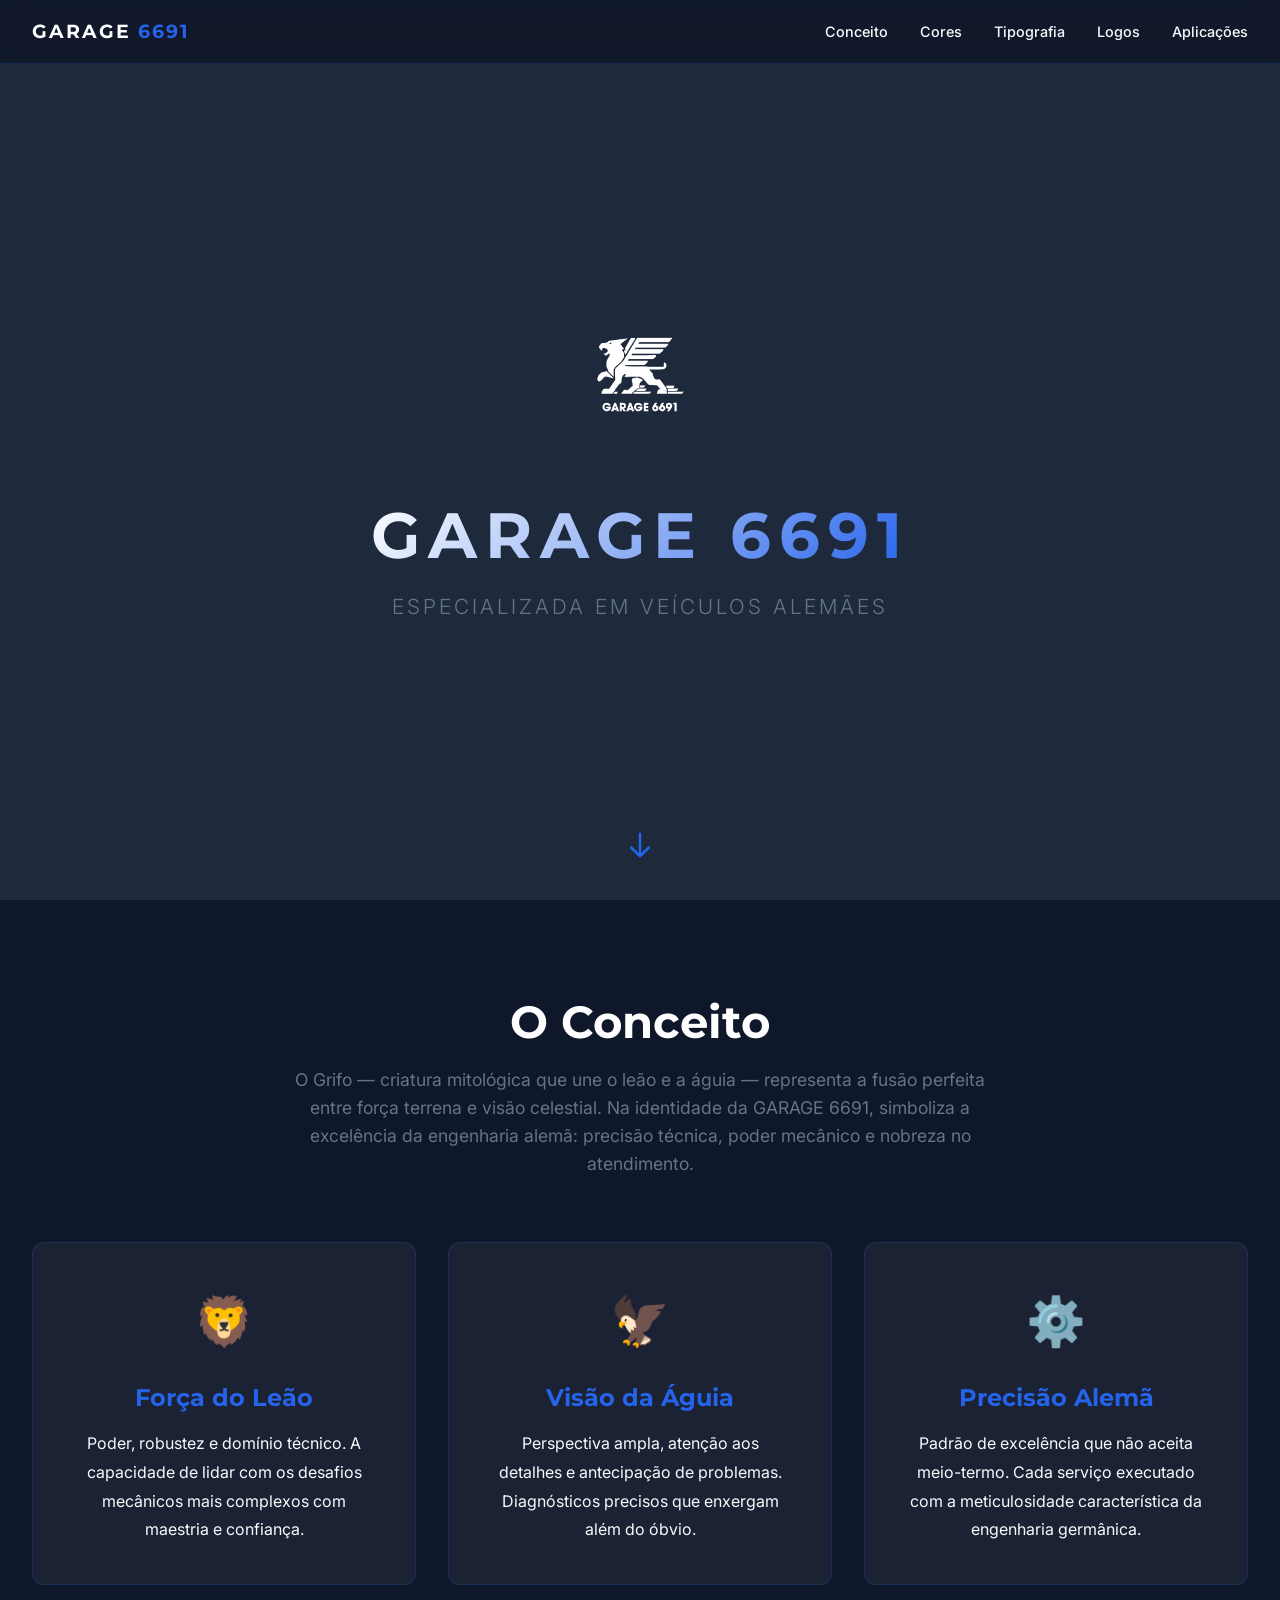
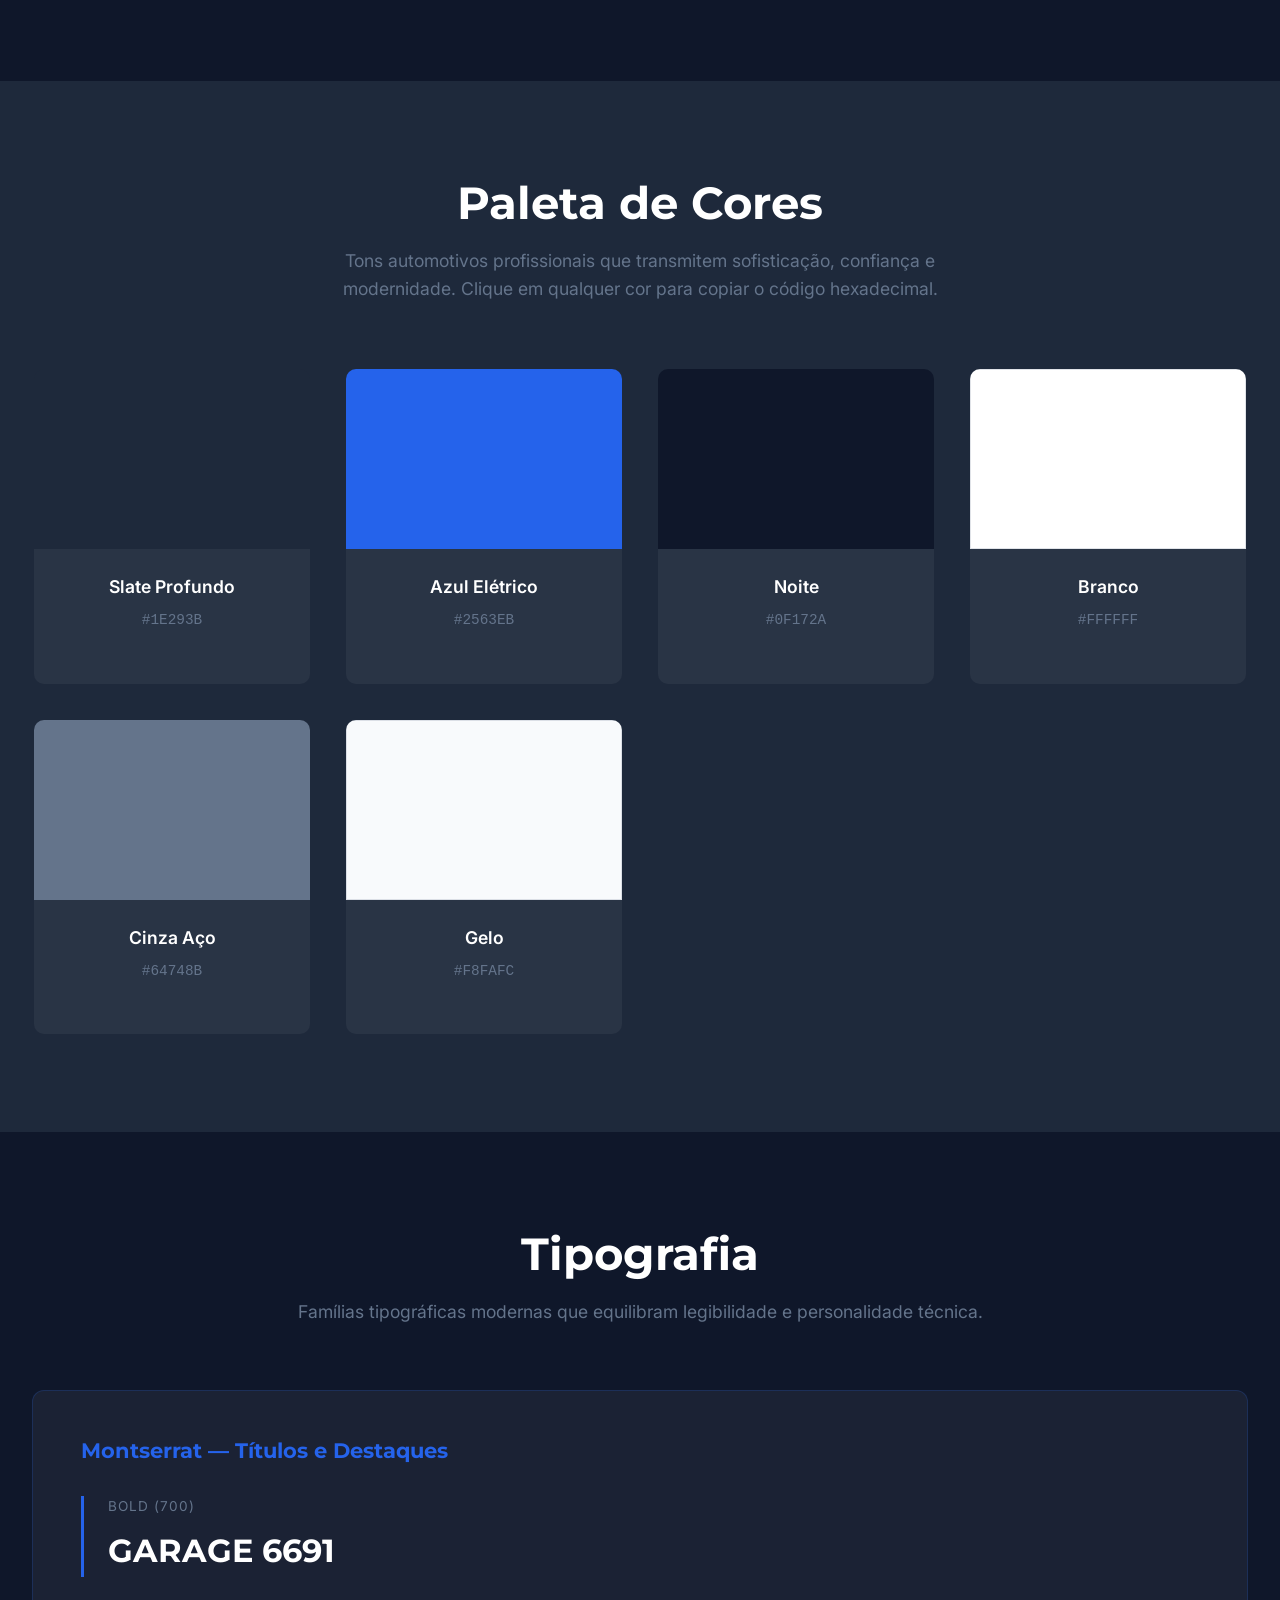
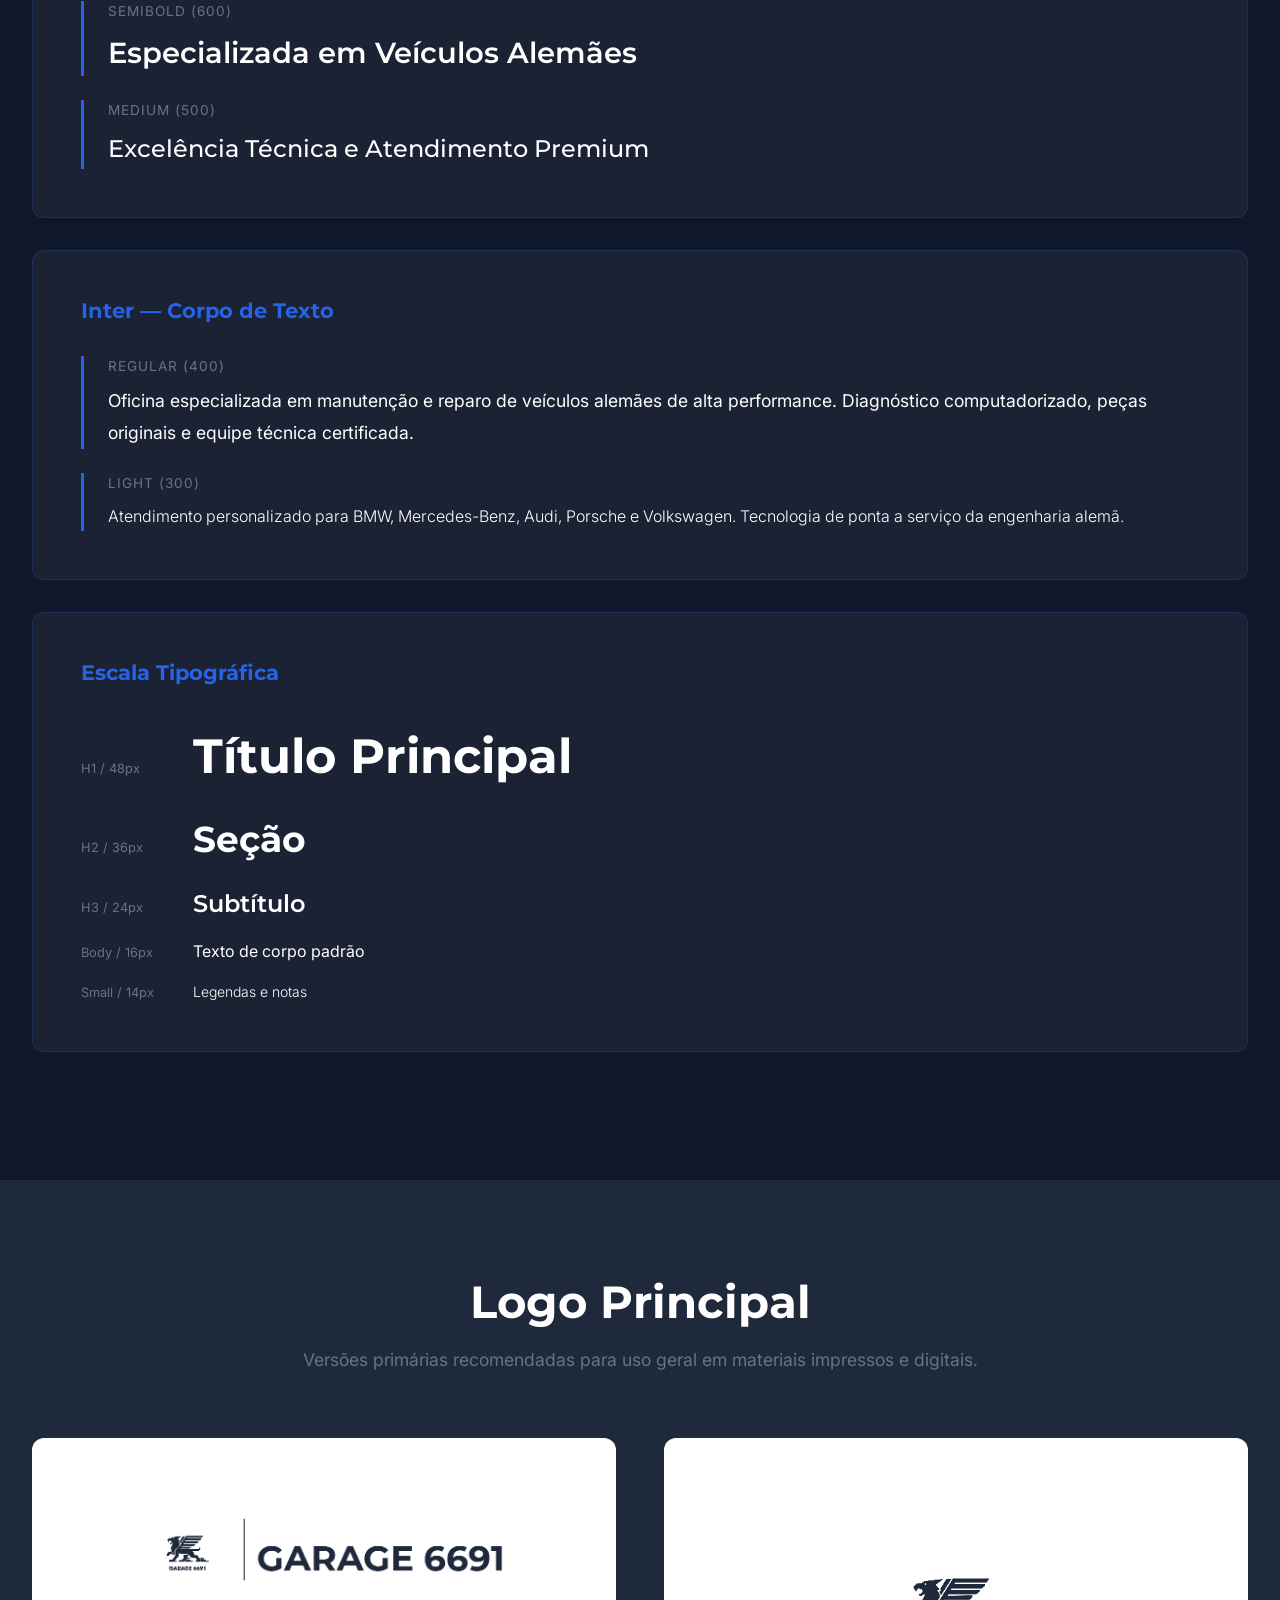
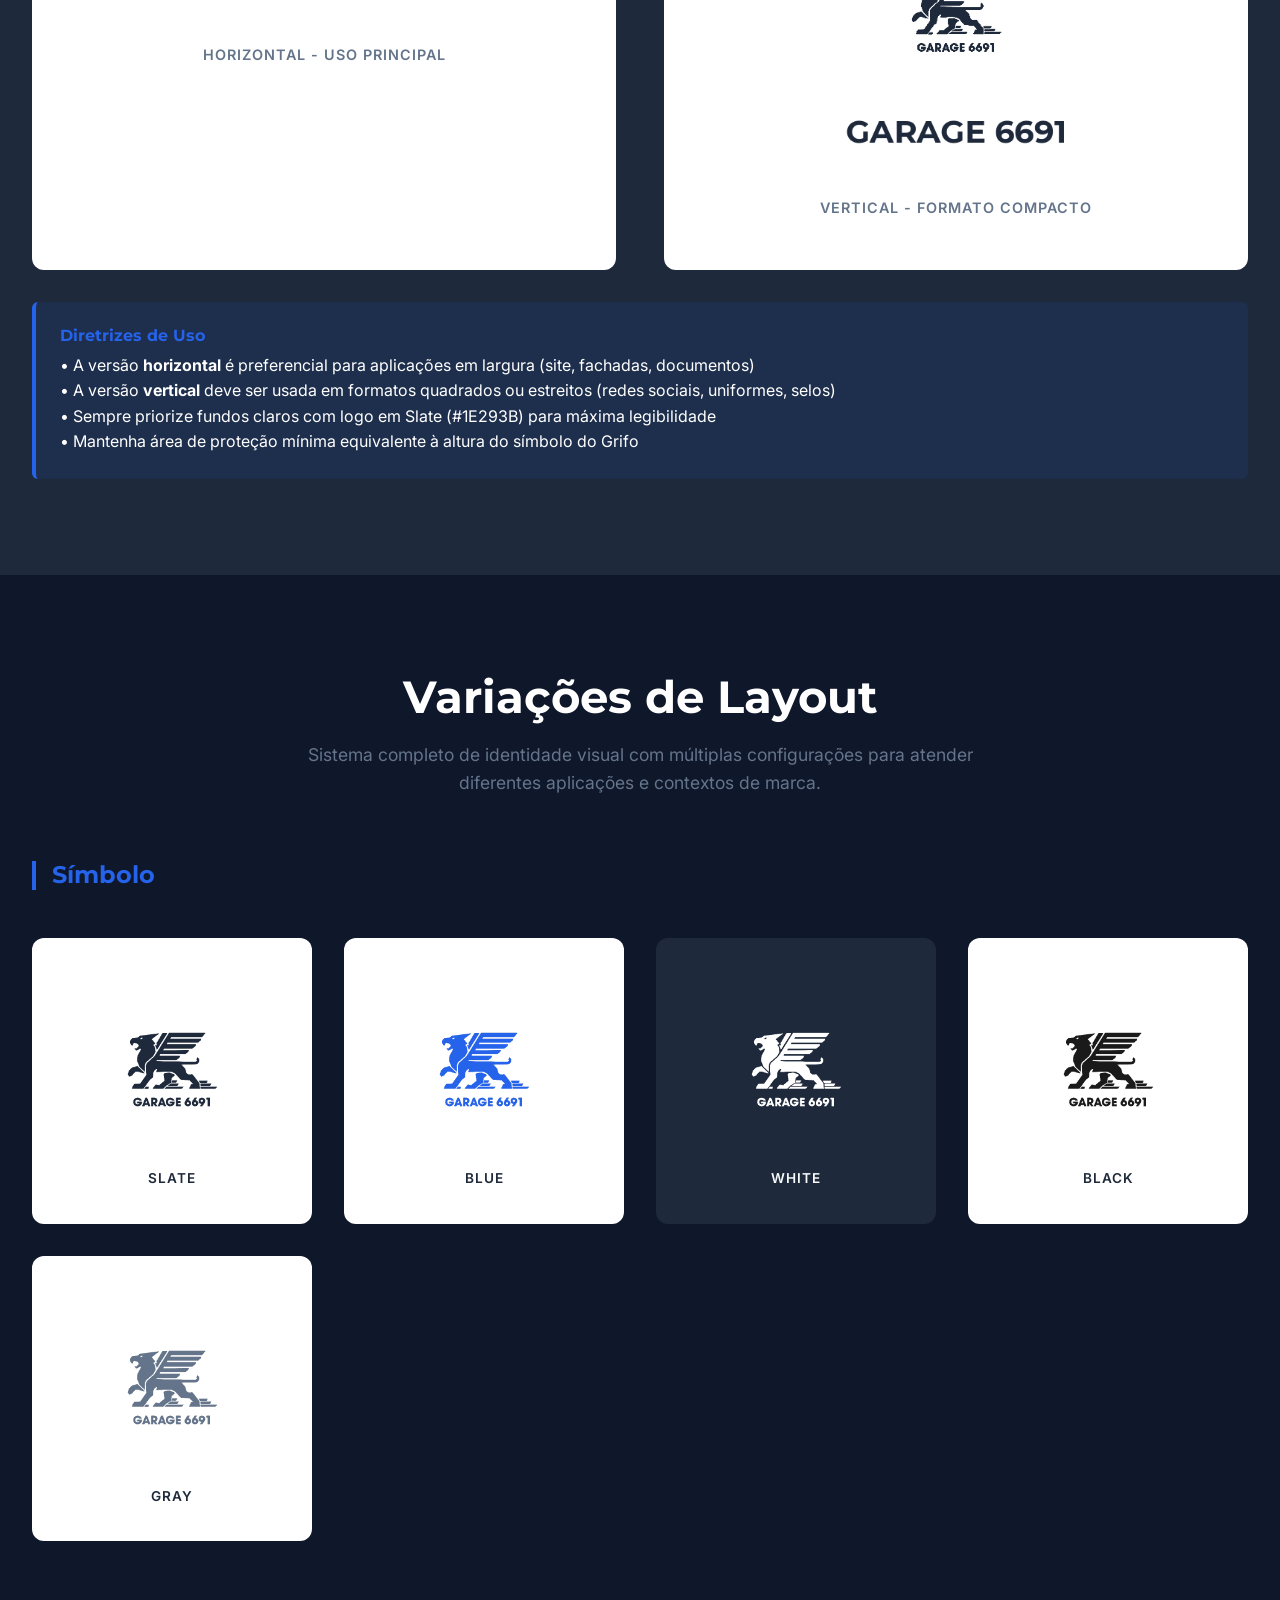
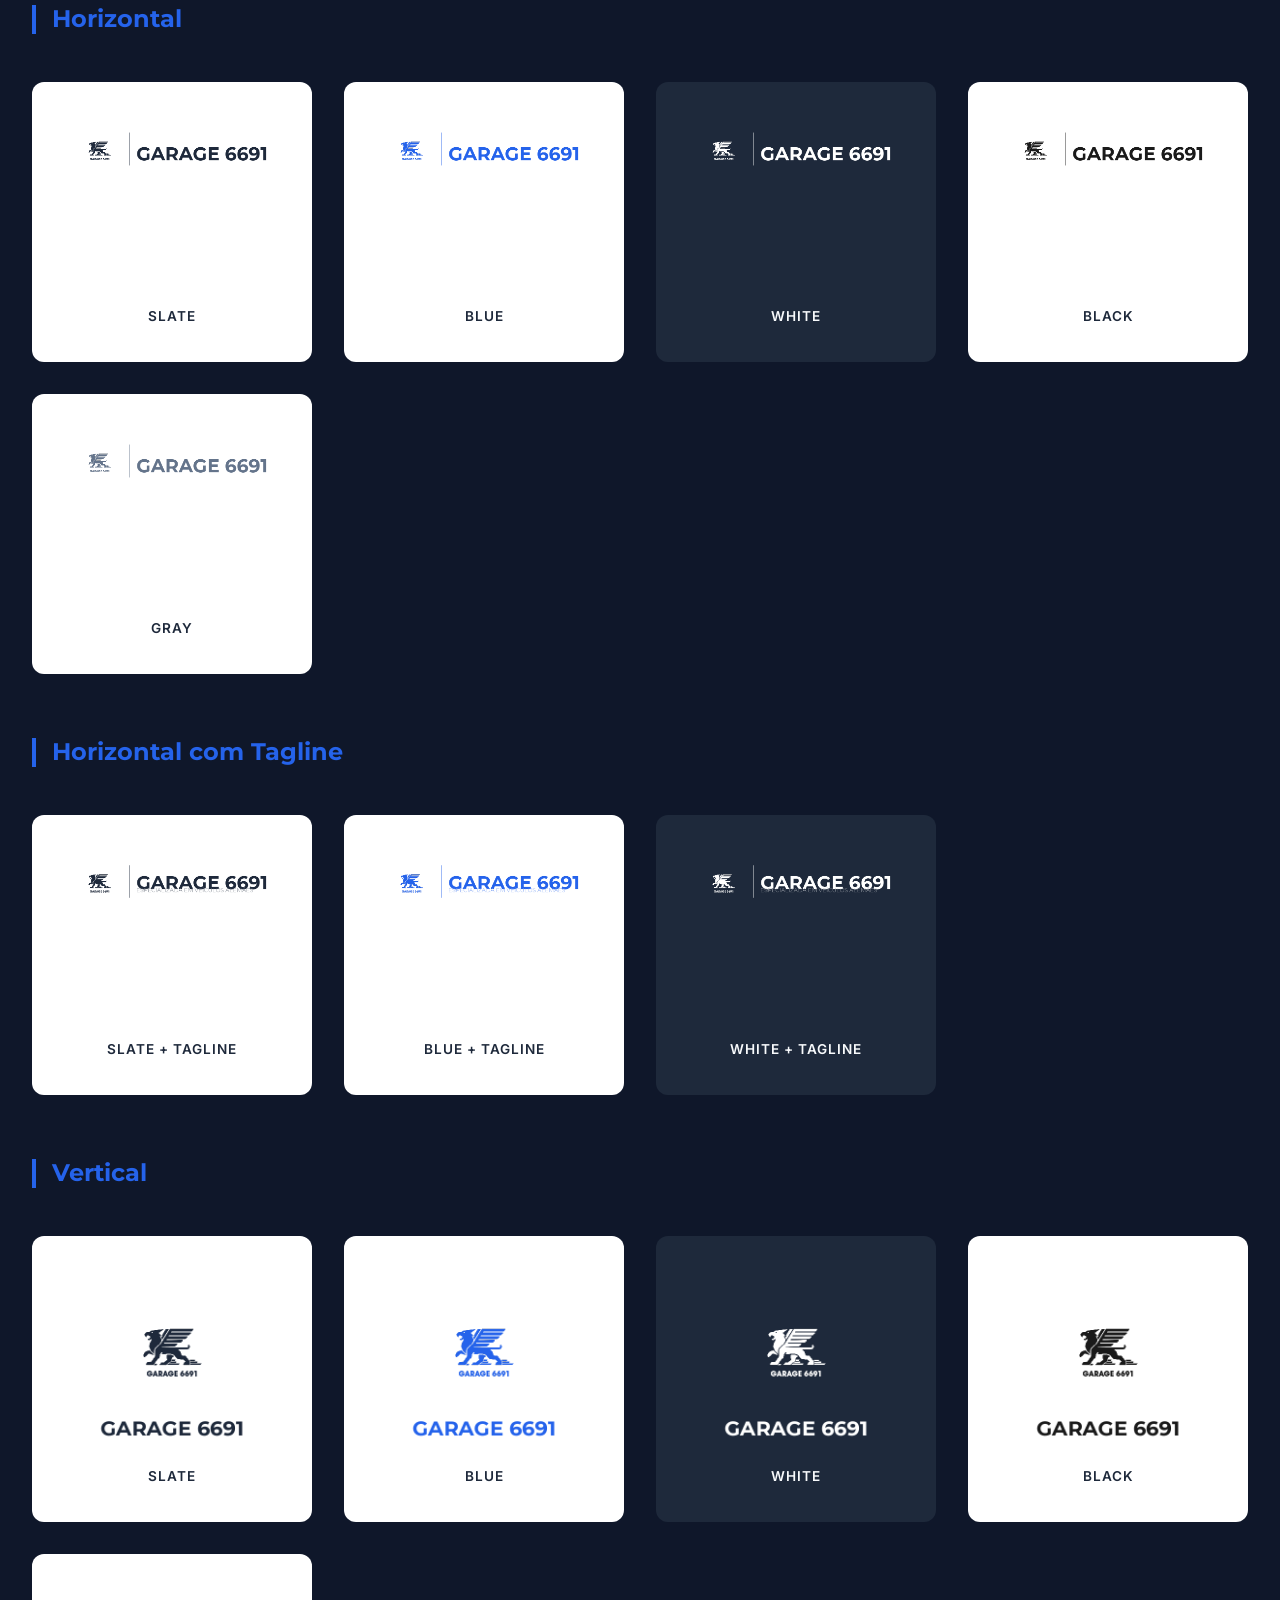
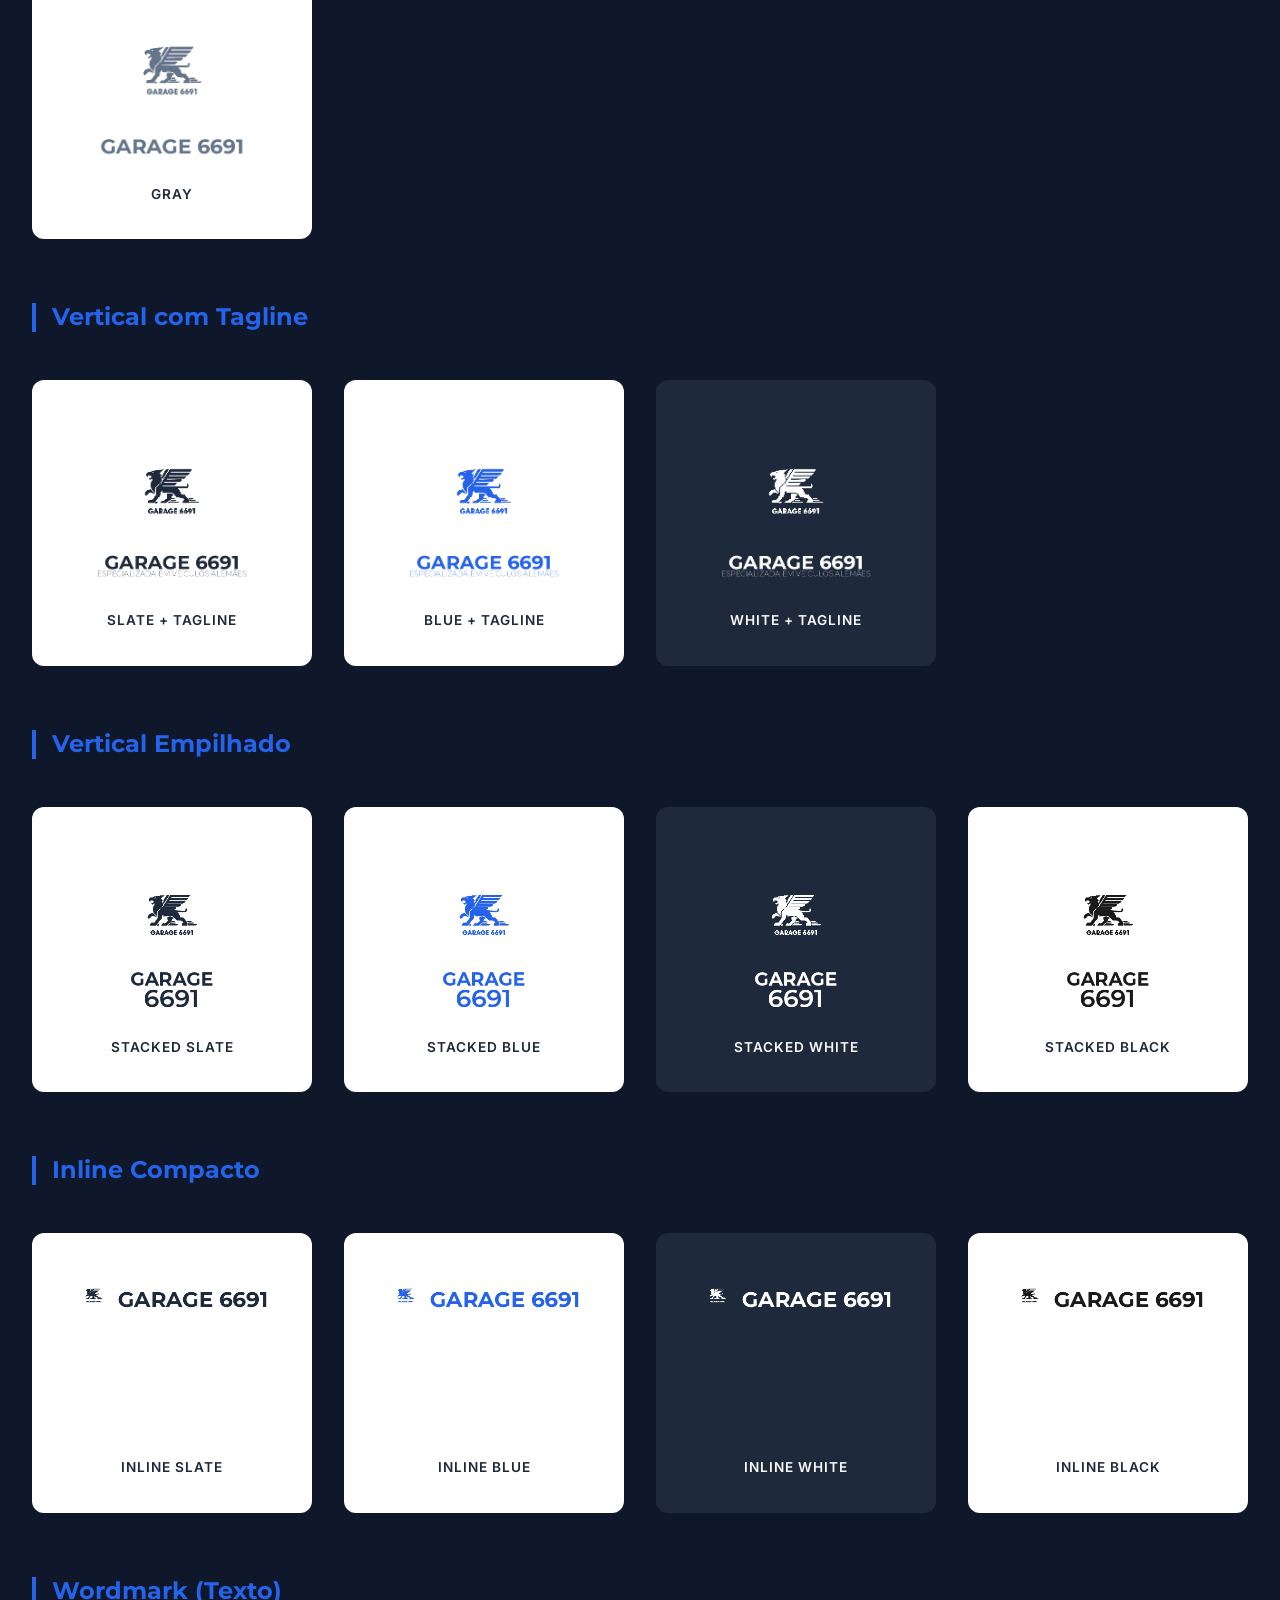
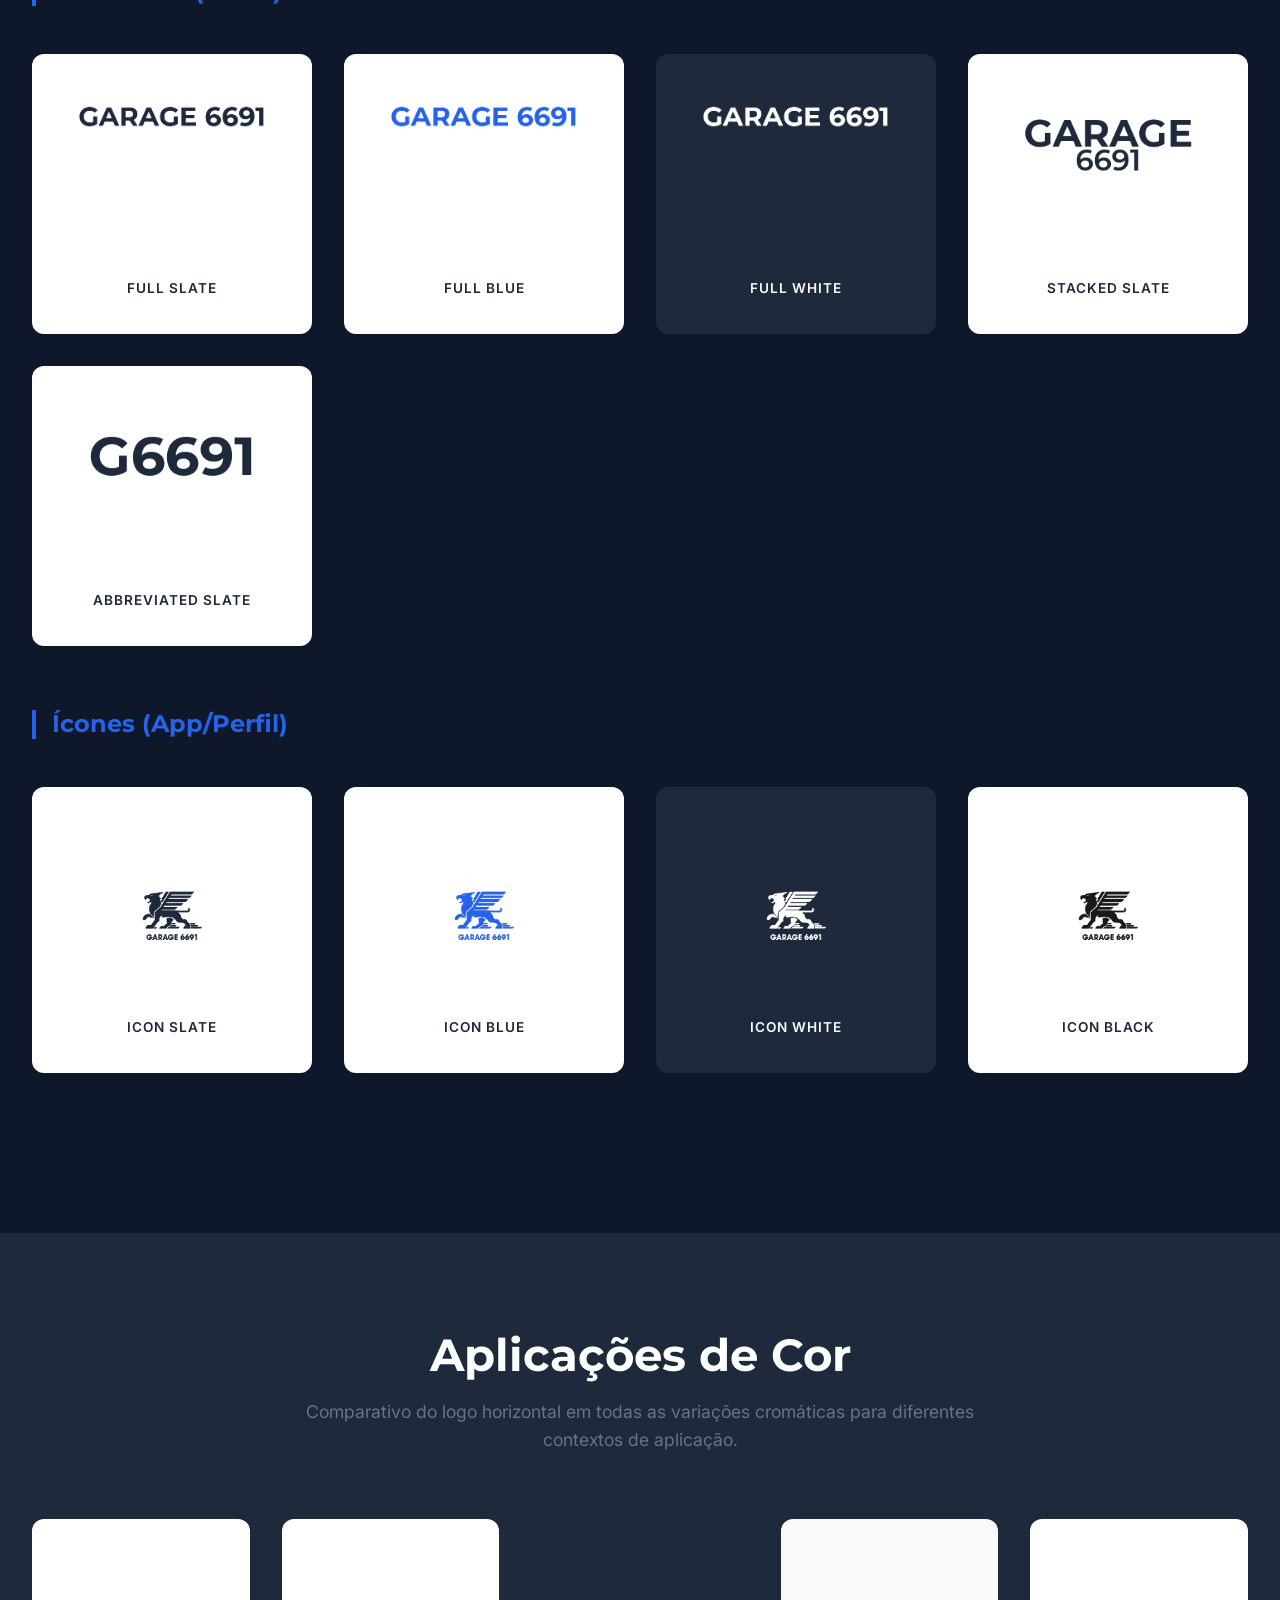
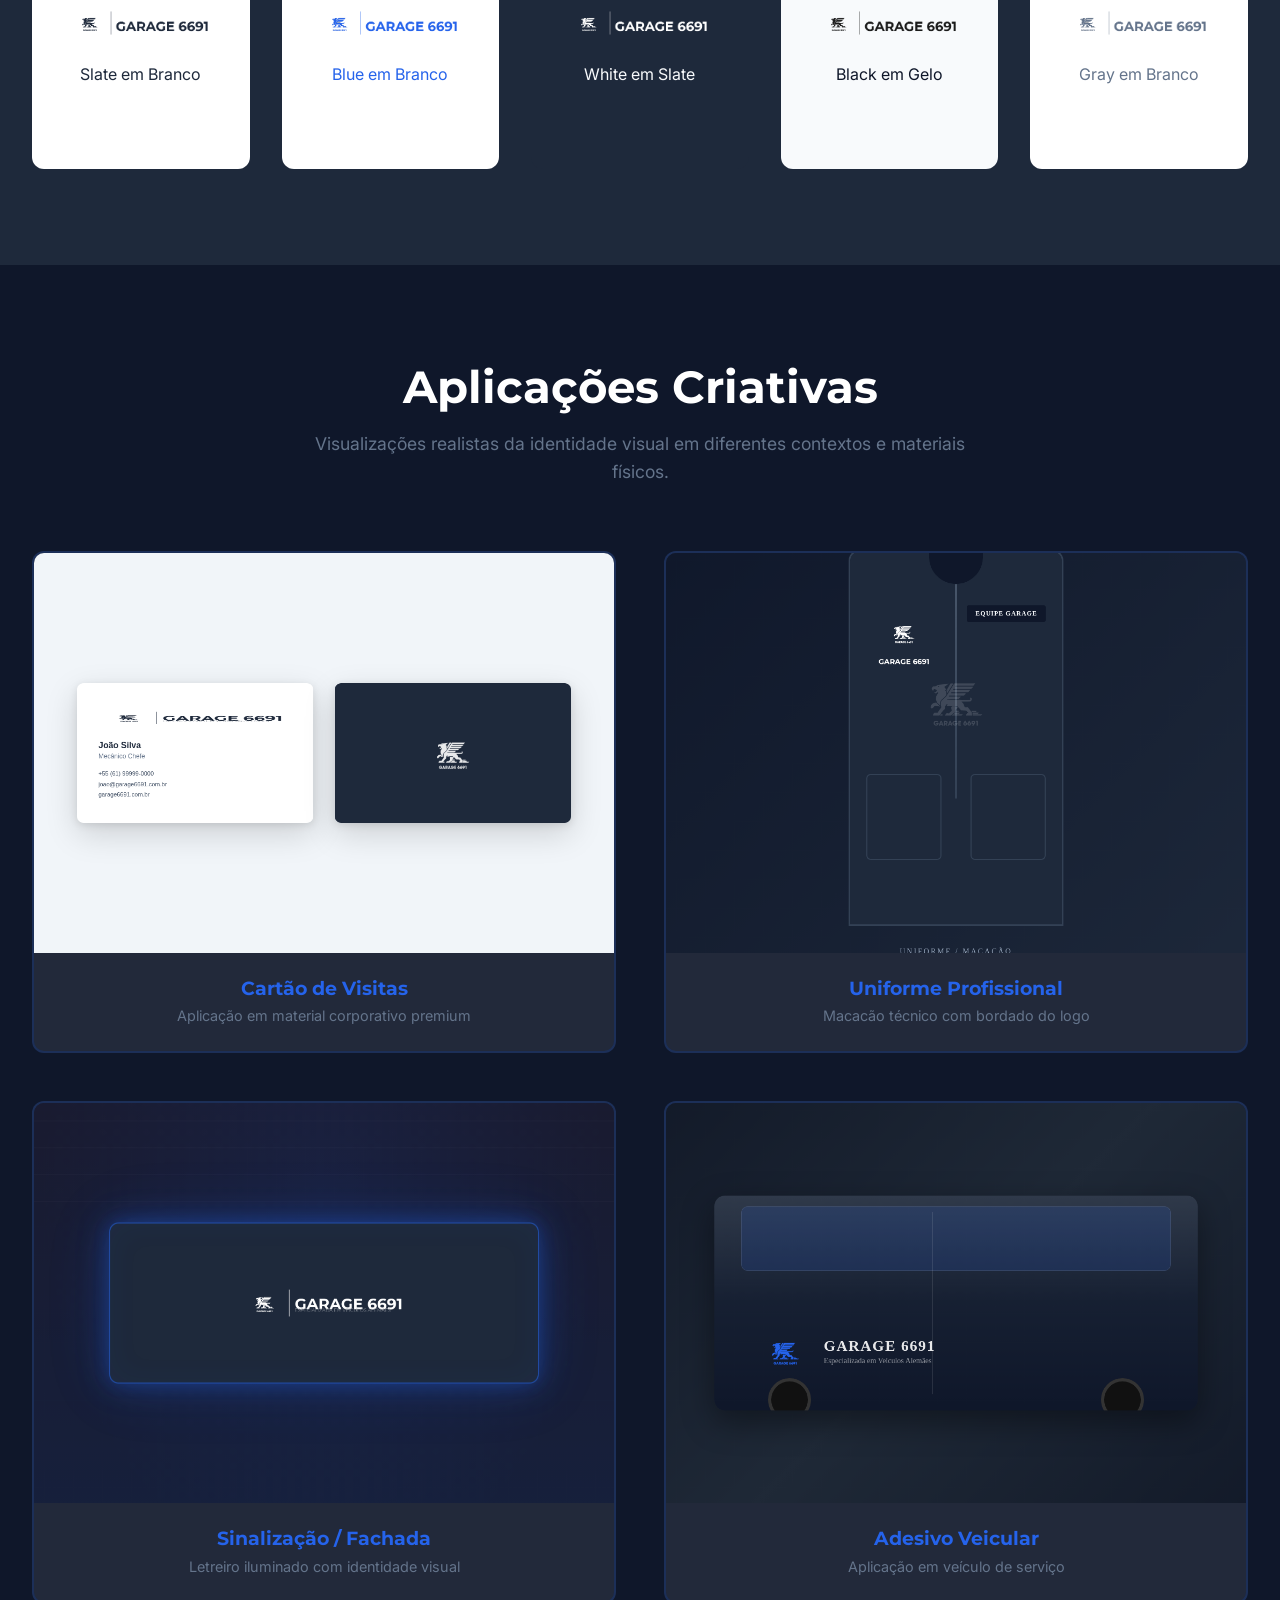
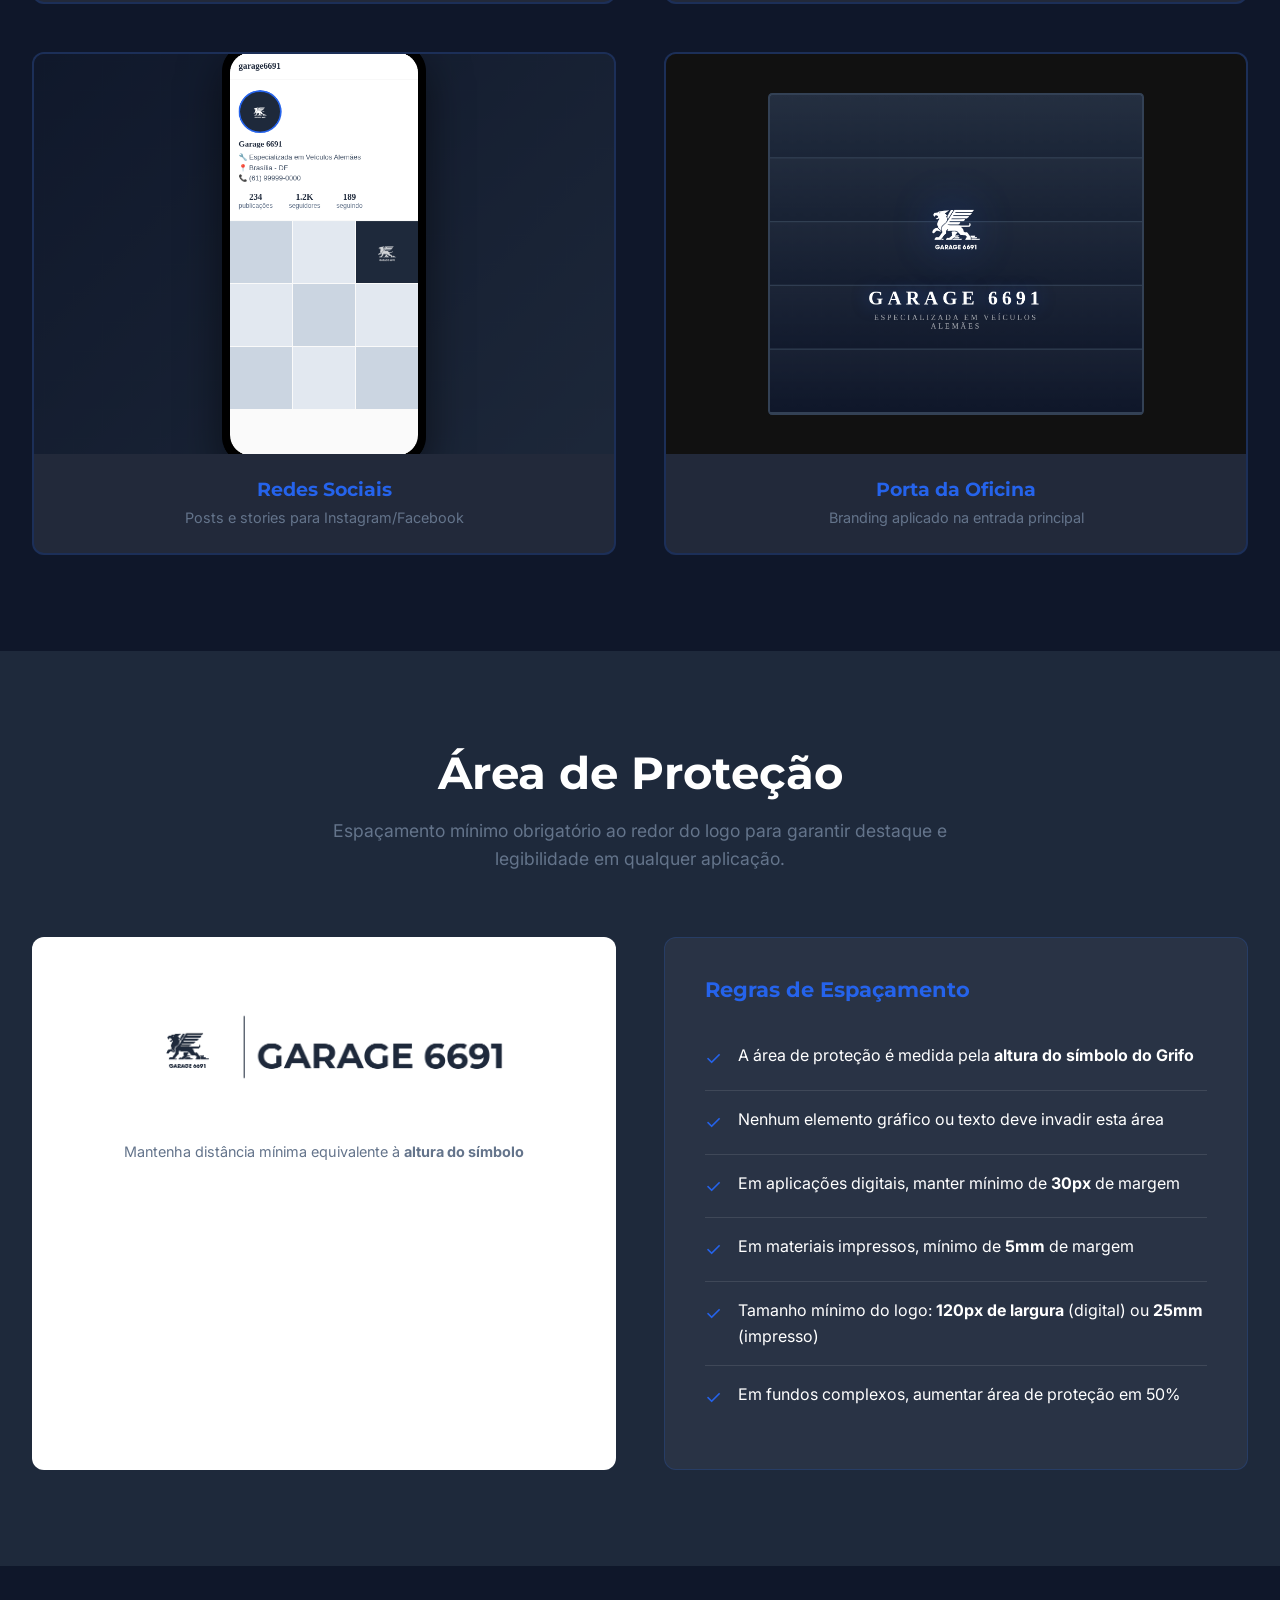
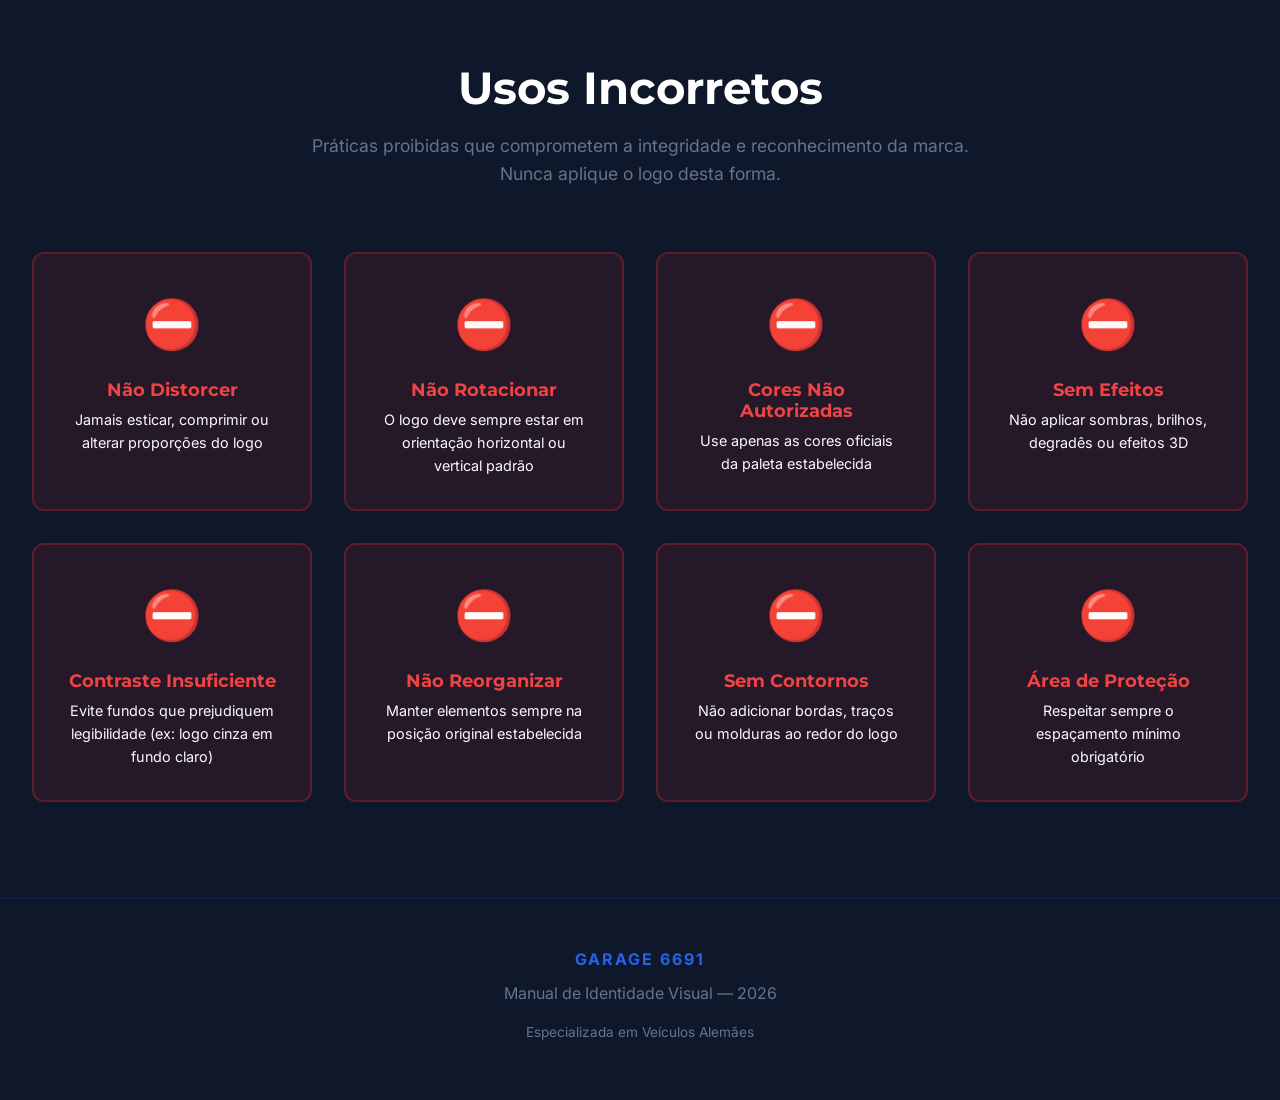
==== index.html @ 2727e560 "IDV v4: transparent logos + creative mockups + redesigned site - ALL 45 logo variations now transpar" ====
<!DOCTYPE html>
<html lang="pt-BR">
<head>
    <meta charset="UTF-8">
    <meta name="viewport" content="width=device-width, initial-scale=1.0">
    <title>GARAGE 6691 — Manual de Identidade Visual</title>
    <link rel="preconnect" href="https://fonts.googleapis.com">
    <link rel="preconnect" href="https://fonts.gstatic.com" crossorigin>
    <link href="https://fonts.googleapis.com/css2?family=Montserrat:wght@400;500;600;700&family=Inter:wght@300;400;500;600&display=swap" rel="stylesheet">
    <style>
        * {
            margin: 0;
            padding: 0;
            box-sizing: border-box;
        }

        :root {
            --slate: #1E293B;
            --blue: #2563EB;
            --dark: #0F172A;
            --white: #FFFFFF;
            --gray: #64748B;
            --ice: #F8FAFC;
            --steel: #475569;
        }

        html {
            scroll-behavior: smooth;
        }

        body {
            font-family: 'Inter', sans-serif;
            background-color: var(--dark);
            color: var(--white);
            line-height: 1.6;
            overflow-x: hidden;
        }

        h1, h2, h3, h4, h5, h6 {
            font-family: 'Montserrat', sans-serif;
            font-weight: 700;
            line-height: 1.2;
        }

        /* Navigation */
        nav {
            position: fixed;
            top: 0;
            left: 0;
            right: 0;
            background: rgba(15, 23, 42, 0.9);
            backdrop-filter: blur(10px);
            padding: 1rem 2rem;
            z-index: 1000;
            border-bottom: 1px solid rgba(37, 99, 235, 0.2);
        }

        nav .container {
            max-width: 1400px;
            margin: 0 auto;
            display: flex;
            justify-content: space-between;
            align-items: center;
        }

        nav .logo {
            font-family: 'Montserrat', sans-serif;
            font-weight: 700;
            font-size: 1.2rem;
            color: var(--white);
            letter-spacing: 2px;
        }

        nav .logo span {
            color: var(--blue);
        }

        nav ul {
            display: flex;
            gap: 2rem;
            list-style: none;
        }

        nav a {
            color: var(--ice);
            text-decoration: none;
            font-size: 0.9rem;
            font-weight: 500;
            transition: color 0.3s;
        }

        nav a:hover {
            color: var(--blue);
        }

        /* Hero Section */
        .hero {
            height: 100vh;
            display: flex;
            align-items: center;
            justify-content: center;
            position: relative;
            background: var(--dark);
            overflow: hidden;
        }

        .hero::before {
            content: '';
            position: absolute;
            top: 0;
            left: 0;
            right: 0;
            bottom: 0;
            background-image:
                linear-gradient(rgba(37, 99, 235, 0.05) 1px, transparent 1px),
                linear-gradient(90deg, rgba(37, 99, 235, 0.05) 1px, transparent 1px);
            background-size: 50px 50px;
            animation: gridMove 20s linear infinite;
        }

        @keyframes gridMove {
            0% { transform: translate(0, 0); }
            100% { transform: translate(50px, 50px); }
        }

        .hero-content {
            text-align: center;
            position: relative;
            z-index: 2;
        }

        .hero-symbol {
            width: 180px;
            height: 180px;
            margin: 0 auto 2rem;
            animation: float 6s ease-in-out infinite;
        }

        @keyframes float {
            0%, 100% { transform: translateY(0px); }
            50% { transform: translateY(-20px); }
        }

        .hero h1 {
            font-size: 4rem;
            letter-spacing: 8px;
            margin-bottom: 1rem;
            background: linear-gradient(135deg, var(--white) 0%, var(--blue) 100%);
            -webkit-background-clip: text;
            -webkit-text-fill-color: transparent;
            background-clip: text;
        }

        .hero .tagline {
            font-size: 1.3rem;
            color: var(--gray);
            font-weight: 300;
            letter-spacing: 3px;
            text-transform: uppercase;
        }

        .scroll-indicator {
            position: absolute;
            bottom: 2rem;
            left: 50%;
            transform: translateX(-50%);
            animation: bounce 2s infinite;
        }

        @keyframes bounce {
            0%, 20%, 50%, 80%, 100% { transform: translateX(-50%) translateY(0); }
            40% { transform: translateX(-50%) translateY(-10px); }
            60% { transform: translateX(-50%) translateY(-5px); }
        }

        .scroll-indicator svg {
            width: 30px;
            height: 30px;
            stroke: var(--blue);
        }

        /* Section Styles */
        section {
            padding: 6rem 2rem;
            position: relative;
        }

        section:nth-child(even) {
            background-color: var(--slate);
        }

        .container {
            max-width: 1400px;
            margin: 0 auto;
        }

        .section-title {
            font-size: 2.8rem;
            margin-bottom: 1rem;
            text-align: center;
            color: var(--white);
        }

        .section-subtitle {
            text-align: center;
            color: var(--gray);
            font-size: 1.1rem;
            margin-bottom: 4rem;
            max-width: 700px;
            margin-left: auto;
            margin-right: auto;
        }

        /* Fade-in Animation */
        .fade-in {
            opacity: 0;
            transform: translateY(30px);
            transition: opacity 0.8s ease, transform 0.8s ease;
        }

        .fade-in.visible {
            opacity: 1;
            transform: translateY(0);
        }

        /* Conceito Section */
        .concept-grid {
            display: grid;
            grid-template-columns: repeat(auto-fit, minmax(300px, 1fr));
            gap: 2rem;
            margin-top: 3rem;
        }

        .concept-card {
            background: rgba(255, 255, 255, 0.05);
            border: 1px solid rgba(37, 99, 235, 0.2);
            border-radius: 12px;
            padding: 2.5rem;
            text-align: center;
            transition: all 0.3s;
        }

        .concept-card:hover {
            transform: translateY(-5px);
            border-color: var(--blue);
            box-shadow: 0 10px 40px rgba(37, 99, 235, 0.2);
        }

        .concept-icon {
            font-size: 3rem;
            margin-bottom: 1.5rem;
        }

        .concept-card h3 {
            font-size: 1.5rem;
            margin-bottom: 1rem;
            color: var(--blue);
        }

        .concept-card p {
            color: var(--ice);
            line-height: 1.8;
        }

        /* Paleta de Cores */
        .color-grid {
            display: grid;
            grid-template-columns: repeat(auto-fit, minmax(250px, 1fr));
            gap: 2rem;
            margin-top: 3rem;
        }

        .color-swatch {
            border-radius: 12px;
            overflow: hidden;
            cursor: pointer;
            transition: transform 0.3s;
            border: 2px solid transparent;
        }

        .color-swatch:hover {
            transform: scale(1.05);
            border-color: var(--blue);
        }

        .color-preview {
            height: 180px;
            position: relative;
        }

        .color-info {
            background: rgba(255, 255, 255, 0.05);
            padding: 1.5rem;
            text-align: center;
        }

        .color-name {
            font-weight: 600;
            font-size: 1.1rem;
            margin-bottom: 0.5rem;
        }

        .color-hex {
            font-family: 'Courier New', monospace;
            color: var(--gray);
            font-size: 0.9rem;
        }

        .copy-hint {
            font-size: 0.75rem;
            color: var(--blue);
            margin-top: 0.5rem;
            opacity: 0;
            transition: opacity 0.3s;
        }

        .color-swatch:hover .copy-hint {
            opacity: 1;
        }

        /* Tipografia */
        .typography-section {
            margin-top: 3rem;
        }

        .font-showcase {
            background: rgba(255, 255, 255, 0.05);
            border-radius: 12px;
            padding: 3rem;
            margin-bottom: 2rem;
            border: 1px solid rgba(37, 99, 235, 0.2);
        }

        .font-showcase h3 {
            color: var(--blue);
            margin-bottom: 2rem;
            font-size: 1.3rem;
        }

        .font-weights {
            display: flex;
            flex-direction: column;
            gap: 1.5rem;
        }

        .font-sample {
            border-left: 3px solid var(--blue);
            padding-left: 1.5rem;
        }

        .font-label {
            font-size: 0.85rem;
            color: var(--gray);
            margin-bottom: 0.5rem;
            text-transform: uppercase;
            letter-spacing: 1px;
        }

        .scale-example {
            display: grid;
            gap: 1rem;
            margin-top: 2rem;
        }

        .scale-item {
            display: flex;
            align-items: baseline;
            gap: 2rem;
        }

        .scale-label {
            font-size: 0.8rem;
            color: var(--gray);
            min-width: 80px;
        }

        /* Logo Sections */
        .logo-showcase {
            display: grid;
            grid-template-columns: repeat(auto-fit, minmax(400px, 1fr));
            gap: 3rem;
            margin-top: 3rem;
        }

        .logo-card {
            background: var(--white);
            border-radius: 12px;
            padding: 3rem;
            text-align: center;
            border: 2px solid transparent;
            transition: all 0.3s;
        }

        .logo-card.dark-bg {
            background: var(--slate);
        }

        .logo-card:hover {
            border-color: var(--blue);
            box-shadow: 0 10px 40px rgba(37, 99, 235, 0.3);
        }

        .logo-card img {
            max-width: 100%;
            height: auto;
            margin-bottom: 1.5rem;
            object-fit: contain;
        }

        .logo-card .label {
            font-size: 0.9rem;
            color: var(--gray);
            font-weight: 600;
            text-transform: uppercase;
            letter-spacing: 1px;
        }

        .logo-card.dark-bg .label {
            color: var(--ice);
        }

        .usage-note {
            background: rgba(37, 99, 235, 0.1);
            border-left: 4px solid var(--blue);
            padding: 1.5rem;
            margin-top: 2rem;
            border-radius: 6px;
        }

        .usage-note h4 {
            color: var(--blue);
            margin-bottom: 0.5rem;
        }

        /* Variações de Layout */
        .layout-grid {
            display: grid;
            grid-template-columns: repeat(auto-fill, minmax(280px, 1fr));
            gap: 2rem;
            margin-top: 3rem;
        }

        .layout-card {
            border-radius: 12px;
            padding: 2rem;
            text-align: center;
            transition: all 0.3s;
            border: 2px solid transparent;
            display: flex;
            flex-direction: column;
            align-items: center;
            justify-content: center;
            min-height: 280px;
        }

        .layout-card.light-bg {
            background: var(--white);
        }

        .layout-card.dark-bg {
            background: var(--slate);
        }

        .layout-card:hover {
            border-color: var(--blue);
            transform: translateY(-5px);
            box-shadow: 0 10px 30px rgba(37, 99, 235, 0.2);
        }

        .layout-card img {
            max-width: 100%;
            max-height: 180px;
            width: auto;
            height: auto;
            object-fit: contain;
            margin-bottom: 1rem;
        }

        .layout-card .label {
            font-size: 0.85rem;
            font-weight: 600;
            text-transform: uppercase;
            letter-spacing: 1px;
            margin-top: auto;
        }

        .layout-card.light-bg .label {
            color: var(--slate);
        }

        .layout-card.dark-bg .label {
            color: var(--ice);
        }

        .layout-category {
            margin-bottom: 4rem;
        }

        .layout-category h3 {
            color: var(--blue);
            font-size: 1.5rem;
            margin-bottom: 2rem;
            padding-left: 1rem;
            border-left: 4px solid var(--blue);
        }

        /* Aplicações de Cor */
        .color-applications {
            margin-top: 3rem;
        }

        .color-app-grid {
            display: grid;
            grid-template-columns: repeat(auto-fit, minmax(200px, 1fr));
            gap: 2rem;
            margin-top: 2rem;
        }

        .color-app-card {
            border-radius: 12px;
            padding: 2rem;
            text-align: center;
            transition: all 0.3s;
            border: 2px solid transparent;
            min-height: 250px;
            display: flex;
            flex-direction: column;
            align-items: center;
            justify-content: center;
        }

        .color-app-card:hover {
            transform: translateY(-5px);
            border-color: var(--blue);
        }

        .color-app-card img {
            max-width: 100%;
            max-height: 140px;
            object-fit: contain;
            margin-bottom: 1rem;
        }

        /* Mockups Section */
        .mockups-grid {
            display: grid;
            grid-template-columns: repeat(auto-fit, minmax(500px, 1fr));
            gap: 3rem;
            margin-top: 3rem;
        }

        .mockup-card {
            background: rgba(255, 255, 255, 0.05);
            border-radius: 12px;
            overflow: hidden;
            border: 2px solid rgba(37, 99, 235, 0.2);
            transition: all 0.3s;
        }

        .mockup-card:hover {
            border-color: var(--blue);
            transform: translateY(-5px);
            box-shadow: 0 15px 50px rgba(37, 99, 235, 0.3);
        }

        .mockup-image {
            width: 100%;
            height: 400px;
            overflow: hidden;
            background: var(--dark);
        }

        .mockup-image img {
            width: 100%;
            height: 100%;
            object-fit: cover;
        }

        .mockup-label {
            padding: 1.5rem;
            text-align: center;
            background: rgba(255, 255, 255, 0.03);
        }

        .mockup-label h4 {
            font-size: 1.2rem;
            color: var(--blue);
            margin-bottom: 0.3rem;
        }

        .mockup-label p {
            font-size: 0.9rem;
            color: var(--gray);
        }

        /* Área de Proteção */
        .protection-area {
            margin-top: 3rem;
            display: grid;
            grid-template-columns: repeat(auto-fit, minmax(400px, 1fr));
            gap: 3rem;
        }

        .protection-visual {
            background: var(--white);
            border-radius: 12px;
            padding: 3rem;
            text-align: center;
        }

        .protection-visual img {
            max-width: 100%;
            height: auto;
        }

        .protection-rules {
            background: rgba(255, 255, 255, 0.05);
            border-radius: 12px;
            padding: 2.5rem;
            border: 1px solid rgba(37, 99, 235, 0.2);
        }

        .protection-rules h4 {
            color: var(--blue);
            margin-bottom: 1.5rem;
            font-size: 1.3rem;
        }

        .protection-rules ul {
            list-style: none;
            padding: 0;
        }

        .protection-rules li {
            padding: 1rem 0;
            border-bottom: 1px solid rgba(255, 255, 255, 0.1);
            display: flex;
            align-items: start;
            gap: 1rem;
        }

        .protection-rules li:last-child {
            border-bottom: none;
        }

        .check-icon {
            color: var(--blue);
            font-size: 1.2rem;
            flex-shrink: 0;
        }

        /* Usos Incorretos */
        .incorrect-usage-grid {
            display: grid;
            grid-template-columns: repeat(auto-fit, minmax(250px, 1fr));
            gap: 2rem;
            margin-top: 3rem;
        }

        .incorrect-card {
            background: rgba(220, 38, 38, 0.1);
            border: 2px solid rgba(220, 38, 38, 0.3);
            border-radius: 12px;
            padding: 2rem;
            text-align: center;
            transition: all 0.3s;
        }

        .incorrect-card:hover {
            border-color: #DC2626;
            transform: scale(1.02);
        }

        .incorrect-icon {
            font-size: 3rem;
            color: #DC2626;
            margin-bottom: 1rem;
        }

        .incorrect-card h4 {
            color: #EF4444;
            margin-bottom: 0.5rem;
            font-size: 1.1rem;
        }

        .incorrect-card p {
            color: var(--ice);
            font-size: 0.9rem;
        }

        /* Footer */
        footer {
            background: var(--dark);
            padding: 3rem 2rem;
            text-align: center;
            border-top: 1px solid rgba(37, 99, 235, 0.2);
        }

        footer p {
            color: var(--gray);
            margin-bottom: 0.5rem;
        }

        footer .brand {
            color: var(--blue);
            font-weight: 700;
            letter-spacing: 2px;
        }

        /* Toast Notification */
        .toast {
            position: fixed;
            bottom: 2rem;
            right: 2rem;
            background: var(--blue);
            color: var(--white);
            padding: 1rem 1.5rem;
            border-radius: 8px;
            box-shadow: 0 10px 40px rgba(0, 0, 0, 0.3);
            transform: translateY(200px);
            opacity: 0;
            transition: all 0.3s;
            z-index: 2000;
        }

        .toast.show {
            transform: translateY(0);
            opacity: 1;
        }

        /* Responsive */
        @media (max-width: 768px) {
            nav ul {
                display: none;
            }

            .hero h1 {
                font-size: 2.5rem;
                letter-spacing: 4px;
            }

            .hero .tagline {
                font-size: 0.9rem;
                letter-spacing: 2px;
            }

            .hero-symbol {
                width: 120px;
                height: 120px;
            }

            .section-title {
                font-size: 2rem;
            }

            .logo-showcase,
            .layout-grid,
            .mockups-grid {
                grid-template-columns: 1fr;
            }

            .mockups-grid {
                gap: 2rem;
            }

            .mockup-image {
                height: 300px;
            }

            section {
                padding: 4rem 1.5rem;
            }

            .concept-grid,
            .color-grid,
            .color-app-grid,
            .incorrect-usage-grid {
                grid-template-columns: 1fr;
            }

            .scale-item {
                flex-direction: column;
                gap: 0.5rem;
            }

            .protection-area {
                grid-template-columns: 1fr;
            }
        }
    </style>
</head>
<body>

    <!-- Navigation -->
    <nav>
        <div class="container">
            <div class="logo">GARAGE <span>6691</span></div>
            <ul>
                <li><a href="#conceito">Conceito</a></li>
                <li><a href="#cores">Cores</a></li>
                <li><a href="#tipografia">Tipografia</a></li>
                <li><a href="#logos">Logos</a></li>
                <li><a href="#mockups">Aplicações</a></li>
            </ul>
        </div>
    </nav>

    <!-- Hero Section -->
    <section class="hero">
        <div class="hero-content">
            <img src="logos/symbol-white.png" alt="Grifo GARAGE 6691" class="hero-symbol">
            <h1>GARAGE 6691</h1>
            <p class="tagline">Especializada em Veículos Alemães</p>
        </div>
        <div class="scroll-indicator">
            <svg fill="none" stroke="currentColor" stroke-width="2" viewBox="0 0 24 24">
                <path stroke-linecap="round" stroke-linejoin="round" d="M19 14l-7 7m0 0l-7-7m7 7V3"></path>
            </svg>
        </div>
    </section>

    <!-- Conceito -->
    <section id="conceito">
        <div class="container">
            <h2 class="section-title fade-in">O Conceito</h2>
            <p class="section-subtitle fade-in">O Grifo — criatura mitológica que une o leão e a águia — representa a fusão perfeita entre força terrena e visão celestial. Na identidade da GARAGE 6691, simboliza a excelência da engenharia alemã: precisão técnica, poder mecânico e nobreza no atendimento.</p>

            <div class="concept-grid">
                <div class="concept-card fade-in">
                    <div class="concept-icon">🦁</div>
                    <h3>Força do Leão</h3>
                    <p>Poder, robustez e domínio técnico. A capacidade de lidar com os desafios mecânicos mais complexos com maestria e confiança.</p>
                </div>
                <div class="concept-card fade-in">
                    <div class="concept-icon">🦅</div>
                    <h3>Visão da Águia</h3>
                    <p>Perspectiva ampla, atenção aos detalhes e antecipação de problemas. Diagnósticos precisos que enxergam além do óbvio.</p>
                </div>
                <div class="concept-card fade-in">
                    <div class="concept-icon">⚙️</div>
                    <h3>Precisão Alemã</h3>
                    <p>Padrão de excelência que não aceita meio-termo. Cada serviço executado com a meticulosidade característica da engenharia germânica.</p>
                </div>
            </div>
        </div>
    </section>

    <!-- Paleta de Cores -->
    <section id="cores">
        <div class="container">
            <h2 class="section-title fade-in">Paleta de Cores</h2>
            <p class="section-subtitle fade-in">Tons automotivos profissionais que transmitem sofisticação, confiança e modernidade. Clique em qualquer cor para copiar o código hexadecimal.</p>

            <div class="color-grid">
                <div class="color-swatch fade-in" data-color="#1E293B">
                    <div class="color-preview" style="background: #1E293B;"></div>
                    <div class="color-info">
                        <div class="color-name">Slate Profundo</div>
                        <div class="color-hex">#1E293B</div>
                        <div class="copy-hint">Clique para copiar</div>
                    </div>
                </div>

                <div class="color-swatch fade-in" data-color="#2563EB">
                    <div class="color-preview" style="background: #2563EB;"></div>
                    <div class="color-info">
                        <div class="color-name">Azul Elétrico</div>
                        <div class="color-hex">#2563EB</div>
                        <div class="copy-hint">Clique para copiar</div>
                    </div>
                </div>

                <div class="color-swatch fade-in" data-color="#0F172A">
                    <div class="color-preview" style="background: #0F172A;"></div>
                    <div class="color-info">
                        <div class="color-name">Noite</div>
                        <div class="color-hex">#0F172A</div>
                        <div class="copy-hint">Clique para copiar</div>
                    </div>
                </div>

                <div class="color-swatch fade-in" data-color="#FFFFFF">
                    <div class="color-preview" style="background: #FFFFFF; border: 1px solid rgba(100, 116, 139, 0.2);"></div>
                    <div class="color-info">
                        <div class="color-name">Branco</div>
                        <div class="color-hex">#FFFFFF</div>
                        <div class="copy-hint">Clique para copiar</div>
                    </div>
                </div>

                <div class="color-swatch fade-in" data-color="#64748B">
                    <div class="color-preview" style="background: #64748B;"></div>
                    <div class="color-info">
                        <div class="color-name">Cinza Aço</div>
                        <div class="color-hex">#64748B</div>
                        <div class="copy-hint">Clique para copiar</div>
                    </div>
                </div>

                <div class="color-swatch fade-in" data-color="#F8FAFC">
                    <div class="color-preview" style="background: #F8FAFC; border: 1px solid rgba(100, 116, 139, 0.2);"></div>
                    <div class="color-info">
                        <div class="color-name">Gelo</div>
                        <div class="color-hex">#F8FAFC</div>
                        <div class="copy-hint">Clique para copiar</div>
                    </div>
                </div>
            </div>
        </div>
    </section>

    <!-- Tipografia -->
    <section id="tipografia">
        <div class="container">
            <h2 class="section-title fade-in">Tipografia</h2>
            <p class="section-subtitle fade-in">Famílias tipográficas modernas que equilibram legibilidade e personalidade técnica.</p>

            <div class="typography-section fade-in">
                <div class="font-showcase">
                    <h3>Montserrat — Títulos e Destaques</h3>
                    <div class="font-weights">
                        <div class="font-sample">
                            <div class="font-label">Bold (700)</div>
                            <div style="font-family: 'Montserrat', sans-serif; font-weight: 700; font-size: 2rem;">GARAGE 6691</div>
                        </div>
                        <div class="font-sample">
                            <div class="font-label">SemiBold (600)</div>
                            <div style="font-family: 'Montserrat', sans-serif; font-weight: 600; font-size: 1.8rem;">Especializada em Veículos Alemães</div>
                        </div>
                        <div class="font-sample">
                            <div class="font-label">Medium (500)</div>
                            <div style="font-family: 'Montserrat', sans-serif; font-weight: 500; font-size: 1.5rem;">Excelência Técnica e Atendimento Premium</div>
                        </div>
                    </div>
                </div>

                <div class="font-showcase">
                    <h3>Inter — Corpo de Texto</h3>
                    <div class="font-weights">
                        <div class="font-sample">
                            <div class="font-label">Regular (400)</div>
                            <div style="font-family: 'Inter', sans-serif; font-weight: 400; font-size: 1.1rem; line-height: 1.8;">Oficina especializada em manutenção e reparo de veículos alemães de alta performance. Diagnóstico computadorizado, peças originais e equipe técnica certificada.</div>
                        </div>
                        <div class="font-sample">
                            <div class="font-label">Light (300)</div>
                            <div style="font-family: 'Inter', sans-serif; font-weight: 300; font-size: 1rem; line-height: 1.8;">Atendimento personalizado para BMW, Mercedes-Benz, Audi, Porsche e Volkswagen. Tecnologia de ponta a serviço da engenharia alemã.</div>
                        </div>
                    </div>
                </div>

                <div class="font-showcase">
                    <h3>Escala Tipográfica</h3>
                    <div class="scale-example">
                        <div class="scale-item">
                            <span class="scale-label">H1 / 48px</span>
                            <span style="font-size: 3rem; font-family: 'Montserrat', sans-serif; font-weight: 700;">Título Principal</span>
                        </div>
                        <div class="scale-item">
                            <span class="scale-label">H2 / 36px</span>
                            <span style="font-size: 2.25rem; font-family: 'Montserrat', sans-serif; font-weight: 700;">Seção</span>
                        </div>
                        <div class="scale-item">
                            <span class="scale-label">H3 / 24px</span>
                            <span style="font-size: 1.5rem; font-family: 'Montserrat', sans-serif; font-weight: 600;">Subtítulo</span>
                        </div>
                        <div class="scale-item">
                            <span class="scale-label">Body / 16px</span>
                            <span style="font-size: 1rem; font-family: 'Inter', sans-serif;">Texto de corpo padrão</span>
                        </div>
                        <div class="scale-item">
                            <span class="scale-label">Small / 14px</span>
                            <span style="font-size: 0.875rem; font-family: 'Inter', sans-serif; font-weight: 300;">Legendas e notas</span>
                        </div>
                    </div>
                </div>
            </div>
        </div>
    </section>

    <!-- Logo Principal -->
    <section id="logos">
        <div class="container">
            <h2 class="section-title fade-in">Logo Principal</h2>
            <p class="section-subtitle fade-in">Versões primárias recomendadas para uso geral em materiais impressos e digitais.</p>

            <div class="logo-showcase">
                <div class="logo-card fade-in">
                    <img src="logos/horizontal-slate.png" alt="Logo Horizontal Slate" style="max-width: 400px;">
                    <div class="label">Horizontal - Uso Principal</div>
                </div>

                <div class="logo-card fade-in">
                    <img src="logos/vertical-slate.png" alt="Logo Vertical Slate" style="max-width: 280px;">
                    <div class="label">Vertical - Formato Compacto</div>
                </div>
            </div>

            <div class="usage-note fade-in">
                <h4>Diretrizes de Uso</h4>
                <p>• A versão <strong>horizontal</strong> é preferencial para aplicações em largura (site, fachadas, documentos)</p>
                <p>• A versão <strong>vertical</strong> deve ser usada em formatos quadrados ou estreitos (redes sociais, uniformes, selos)</p>
                <p>• Sempre priorize fundos claros com logo em Slate (#1E293B) para máxima legibilidade</p>
                <p>• Mantenha área de proteção mínima equivalente à altura do símbolo do Grifo</p>
            </div>
        </div>
    </section>

    <!-- Variações de Layout -->
    <section id="variacoes">
        <div class="container">
            <h2 class="section-title fade-in">Variações de Layout</h2>
            <p class="section-subtitle fade-in">Sistema completo de identidade visual com múltiplas configurações para atender diferentes aplicações e contextos de marca.</p>

            <!-- Símbolo -->
            <div class="layout-category fade-in">
                <h3>Símbolo</h3>
                <div class="layout-grid">
                    <div class="layout-card light-bg">
                        <img src="logos/symbol-slate.png" alt="Símbolo Slate">
                        <div class="label">Slate</div>
                    </div>
                    <div class="layout-card light-bg">
                        <img src="logos/symbol-blue.png" alt="Símbolo Blue">
                        <div class="label">Blue</div>
                    </div>
                    <div class="layout-card dark-bg">
                        <img src="logos/symbol-white.png" alt="Símbolo White">
                        <div class="label">White</div>
                    </div>
                    <div class="layout-card light-bg">
                        <img src="logos/symbol-black.png" alt="Símbolo Black">
                        <div class="label">Black</div>
                    </div>
                    <div class="layout-card light-bg">
                        <img src="logos/symbol-gray.png" alt="Símbolo Gray">
                        <div class="label">Gray</div>
                    </div>
                </div>
            </div>

            <!-- Horizontal -->
            <div class="layout-category fade-in">
                <h3>Horizontal</h3>
                <div class="layout-grid">
                    <div class="layout-card light-bg">
                        <img src="logos/horizontal-slate.png" alt="Horizontal Slate">
                        <div class="label">Slate</div>
                    </div>
                    <div class="layout-card light-bg">
                        <img src="logos/horizontal-blue.png" alt="Horizontal Blue">
                        <div class="label">Blue</div>
                    </div>
                    <div class="layout-card dark-bg">
                        <img src="logos/horizontal-white.png" alt="Horizontal White">
                        <div class="label">White</div>
                    </div>
                    <div class="layout-card light-bg">
                        <img src="logos/horizontal-black.png" alt="Horizontal Black">
                        <div class="label">Black</div>
                    </div>
                    <div class="layout-card light-bg">
                        <img src="logos/horizontal-gray.png" alt="Horizontal Gray">
                        <div class="label">Gray</div>
                    </div>
                </div>
            </div>

            <!-- Horizontal com Tagline -->
            <div class="layout-category fade-in">
                <h3>Horizontal com Tagline</h3>
                <div class="layout-grid">
                    <div class="layout-card light-bg">
                        <img src="logos/horizontal-slate-tagline.png" alt="Horizontal Slate Tagline">
                        <div class="label">Slate + Tagline</div>
                    </div>
                    <div class="layout-card light-bg">
                        <img src="logos/horizontal-blue-tagline.png" alt="Horizontal Blue Tagline">
                        <div class="label">Blue + Tagline</div>
                    </div>
                    <div class="layout-card dark-bg">
                        <img src="logos/horizontal-white-tagline.png" alt="Horizontal White Tagline">
                        <div class="label">White + Tagline</div>
                    </div>
                </div>
            </div>

            <!-- Vertical -->
            <div class="layout-category fade-in">
                <h3>Vertical</h3>
                <div class="layout-grid">
                    <div class="layout-card light-bg">
                        <img src="logos/vertical-slate.png" alt="Vertical Slate">
                        <div class="label">Slate</div>
                    </div>
                    <div class="layout-card light-bg">
                        <img src="logos/vertical-blue.png" alt="Vertical Blue">
                        <div class="label">Blue</div>
                    </div>
                    <div class="layout-card dark-bg">
                        <img src="logos/vertical-white.png" alt="Vertical White">
                        <div class="label">White</div>
                    </div>
                    <div class="layout-card light-bg">
                        <img src="logos/vertical-black.png" alt="Vertical Black">
                        <div class="label">Black</div>
                    </div>
                    <div class="layout-card light-bg">
                        <img src="logos/vertical-gray.png" alt="Vertical Gray">
                        <div class="label">Gray</div>
                    </div>
                </div>
            </div>

            <!-- Vertical com Tagline -->
            <div class="layout-category fade-in">
                <h3>Vertical com Tagline</h3>
                <div class="layout-grid">
                    <div class="layout-card light-bg">
                        <img src="logos/vertical-slate-tagline.png" alt="Vertical Slate Tagline">
                        <div class="label">Slate + Tagline</div>
                    </div>
                    <div class="layout-card light-bg">
                        <img src="logos/vertical-blue-tagline.png" alt="Vertical Blue Tagline">
                        <div class="label">Blue + Tagline</div>
                    </div>
                    <div class="layout-card dark-bg">
                        <img src="logos/vertical-white-tagline.png" alt="Vertical White Tagline">
                        <div class="label">White + Tagline</div>
                    </div>
                </div>
            </div>

            <!-- Vertical Stacked -->
            <div class="layout-category fade-in">
                <h3>Vertical Empilhado</h3>
                <div class="layout-grid">
                    <div class="layout-card light-bg">
                        <img src="logos/vertical-stacked-slate.png" alt="Vertical Stacked Slate">
                        <div class="label">Stacked Slate</div>
                    </div>
                    <div class="layout-card light-bg">
                        <img src="logos/vertical-stacked-blue.png" alt="Vertical Stacked Blue">
                        <div class="label">Stacked Blue</div>
                    </div>
                    <div class="layout-card dark-bg">
                        <img src="logos/vertical-stacked-white.png" alt="Vertical Stacked White">
                        <div class="label">Stacked White</div>
                    </div>
                    <div class="layout-card light-bg">
                        <img src="logos/vertical-stacked-black.png" alt="Vertical Stacked Black">
                        <div class="label">Stacked Black</div>
                    </div>
                </div>
            </div>

            <!-- Inline -->
            <div class="layout-category fade-in">
                <h3>Inline Compacto</h3>
                <div class="layout-grid">
                    <div class="layout-card light-bg">
                        <img src="logos/inline-slate.png" alt="Inline Slate">
                        <div class="label">Inline Slate</div>
                    </div>
                    <div class="layout-card light-bg">
                        <img src="logos/inline-blue.png" alt="Inline Blue">
                        <div class="label">Inline Blue</div>
                    </div>
                    <div class="layout-card dark-bg">
                        <img src="logos/inline-white.png" alt="Inline White">
                        <div class="label">Inline White</div>
                    </div>
                    <div class="layout-card light-bg">
                        <img src="logos/inline-black.png" alt="Inline Black">
                        <div class="label">Inline Black</div>
                    </div>
                </div>
            </div>

            <!-- Wordmark -->
            <div class="layout-category fade-in">
                <h3>Wordmark (Texto)</h3>
                <div class="layout-grid">
                    <div class="layout-card light-bg">
                        <img src="logos/wordmark-full-slate.png" alt="Wordmark Full Slate">
                        <div class="label">Full Slate</div>
                    </div>
                    <div class="layout-card light-bg">
                        <img src="logos/wordmark-full-blue.png" alt="Wordmark Full Blue">
                        <div class="label">Full Blue</div>
                    </div>
                    <div class="layout-card dark-bg">
                        <img src="logos/wordmark-full-white.png" alt="Wordmark Full White">
                        <div class="label">Full White</div>
                    </div>
                    <div class="layout-card light-bg">
                        <img src="logos/wordmark-stacked-slate.png" alt="Wordmark Stacked Slate">
                        <div class="label">Stacked Slate</div>
                    </div>
                    <div class="layout-card light-bg">
                        <img src="logos/wordmark-abbrev-slate.png" alt="Wordmark Abbrev Slate">
                        <div class="label">Abbreviated Slate</div>
                    </div>
                </div>
            </div>

            <!-- Ícones -->
            <div class="layout-category fade-in">
                <h3>Ícones (App/Perfil)</h3>
                <div class="layout-grid">
                    <div class="layout-card light-bg">
                        <img src="logos/icon-slate.png" alt="Icon Slate">
                        <div class="label">Icon Slate</div>
                    </div>
                    <div class="layout-card light-bg">
                        <img src="logos/icon-blue.png" alt="Icon Blue">
                        <div class="label">Icon Blue</div>
                    </div>
                    <div class="layout-card dark-bg">
                        <img src="logos/icon-white.png" alt="Icon White">
                        <div class="label">Icon White</div>
                    </div>
                    <div class="layout-card light-bg">
                        <img src="logos/icon-black.png" alt="Icon Black">
                        <div class="label">Icon Black</div>
                    </div>
                </div>
            </div>
        </div>
    </section>

    <!-- Aplicações de Cor -->
    <section id="aplicacoes-cor">
        <div class="container">
            <h2 class="section-title fade-in">Aplicações de Cor</h2>
            <p class="section-subtitle fade-in">Comparativo do logo horizontal em todas as variações cromáticas para diferentes contextos de aplicação.</p>

            <div class="color-applications">
                <div class="color-app-grid">
                    <div class="color-app-card fade-in" style="background: #FFFFFF;">
                        <img src="logos/horizontal-slate.png" alt="Logo Slate">
                        <div class="label" style="color: #1E293B;">Slate em Branco</div>
                    </div>

                    <div class="color-app-card fade-in" style="background: #FFFFFF;">
                        <img src="logos/horizontal-blue.png" alt="Logo Blue">
                        <div class="label" style="color: #2563EB;">Blue em Branco</div>
                    </div>

                    <div class="color-app-card fade-in" style="background: #1E293B;">
                        <img src="logos/horizontal-white.png" alt="Logo White">
                        <div class="label" style="color: #F8FAFC;">White em Slate</div>
                    </div>

                    <div class="color-app-card fade-in" style="background: #F8FAFC;">
                        <img src="logos/horizontal-black.png" alt="Logo Black">
                        <div class="label" style="color: #0F172A;">Black em Gelo</div>
                    </div>

                    <div class="color-app-card fade-in" style="background: #FFFFFF;">
                        <img src="logos/horizontal-gray.png" alt="Logo Gray">
                        <div class="label" style="color: #64748B;">Gray em Branco</div>
                    </div>
                </div>
            </div>
        </div>
    </section>

    <!-- Mockups Criativos -->
    <section id="mockups">
        <div class="container">
            <h2 class="section-title fade-in">Aplicações Criativas</h2>
            <p class="section-subtitle fade-in">Visualizações realistas da identidade visual em diferentes contextos e materiais físicos.</p>

            <div class="mockups-grid">
                <div class="mockup-card fade-in">
                    <div class="mockup-image">
                        <img src="mockups/business-card.png" alt="Cartão de Visitas">
                    </div>
                    <div class="mockup-label">
                        <h4>Cartão de Visitas</h4>
                        <p>Aplicação em material corporativo premium</p>
                    </div>
                </div>

                <div class="mockup-card fade-in">
                    <div class="mockup-image">
                        <img src="mockups/uniform.png" alt="Uniforme">
                    </div>
                    <div class="mockup-label">
                        <h4>Uniforme Profissional</h4>
                        <p>Macacão técnico com bordado do logo</p>
                    </div>
                </div>

                <div class="mockup-card fade-in">
                    <div class="mockup-image">
                        <img src="mockups/signage.png" alt="Letreiro">
                    </div>
                    <div class="mockup-label">
                        <h4>Sinalização / Fachada</h4>
                        <p>Letreiro iluminado com identidade visual</p>
                    </div>
                </div>

                <div class="mockup-card fade-in">
                    <div class="mockup-image">
                        <img src="mockups/car-sticker.png" alt="Adesivo Veicular">
                    </div>
                    <div class="mockup-label">
                        <h4>Adesivo Veicular</h4>
                        <p>Aplicação em veículo de serviço</p>
                    </div>
                </div>

                <div class="mockup-card fade-in">
                    <div class="mockup-image">
                        <img src="mockups/social-media.png" alt="Redes Sociais">
                    </div>
                    <div class="mockup-label">
                        <h4>Redes Sociais</h4>
                        <p>Posts e stories para Instagram/Facebook</p>
                    </div>
                </div>

                <div class="mockup-card fade-in">
                    <div class="mockup-image">
                        <img src="mockups/garage-door.png" alt="Porta da Oficina">
                    </div>
                    <div class="mockup-label">
                        <h4>Porta da Oficina</h4>
                        <p>Branding aplicado na entrada principal</p>
                    </div>
                </div>
            </div>
        </div>
    </section>

    <!-- Área de Proteção -->
    <section id="protecao">
        <div class="container">
            <h2 class="section-title fade-in">Área de Proteção</h2>
            <p class="section-subtitle fade-in">Espaçamento mínimo obrigatório ao redor do logo para garantir destaque e legibilidade em qualquer aplicação.</p>

            <div class="protection-area">
                <div class="protection-visual fade-in">
                    <img src="logos/horizontal-slate.png" alt="Área de Proteção" style="max-width: 400px;">
                    <p style="color: #64748B; margin-top: 1.5rem; font-size: 0.9rem;">Mantenha distância mínima equivalente à <strong>altura do símbolo</strong></p>
                </div>

                <div class="protection-rules fade-in">
                    <h4>Regras de Espaçamento</h4>
                    <ul>
                        <li>
                            <span class="check-icon">✓</span>
                            <span>A área de proteção é medida pela <strong>altura do símbolo do Grifo</strong></span>
                        </li>
                        <li>
                            <span class="check-icon">✓</span>
                            <span>Nenhum elemento gráfico ou texto deve invadir esta área</span>
                        </li>
                        <li>
                            <span class="check-icon">✓</span>
                            <span>Em aplicações digitais, manter mínimo de <strong>30px</strong> de margem</span>
                        </li>
                        <li>
                            <span class="check-icon">✓</span>
                            <span>Em materiais impressos, mínimo de <strong>5mm</strong> de margem</span>
                        </li>
                        <li>
                            <span class="check-icon">✓</span>
                            <span>Tamanho mínimo do logo: <strong>120px de largura</strong> (digital) ou <strong>25mm</strong> (impresso)</span>
                        </li>
                        <li>
                            <span class="check-icon">✓</span>
                            <span>Em fundos complexos, aumentar área de proteção em 50%</span>
                        </li>
                    </ul>
                </div>
            </div>
        </div>
    </section>

    <!-- Usos Incorretos -->
    <section id="usos-incorretos">
        <div class="container">
            <h2 class="section-title fade-in">Usos Incorretos</h2>
            <p class="section-subtitle fade-in">Práticas proibidas que comprometem a integridade e reconhecimento da marca. Nunca aplique o logo desta forma.</p>

            <div class="incorrect-usage-grid">
                <div class="incorrect-card fade-in">
                    <div class="incorrect-icon">⛔</div>
                    <h4>Não Distorcer</h4>
                    <p>Jamais esticar, comprimir ou alterar proporções do logo</p>
                </div>

                <div class="incorrect-card fade-in">
                    <div class="incorrect-icon">⛔</div>
                    <h4>Não Rotacionar</h4>
                    <p>O logo deve sempre estar em orientação horizontal ou vertical padrão</p>
                </div>

                <div class="incorrect-card fade-in">
                    <div class="incorrect-icon">⛔</div>
                    <h4>Cores Não Autorizadas</h4>
                    <p>Use apenas as cores oficiais da paleta estabelecida</p>
                </div>

                <div class="incorrect-card fade-in">
                    <div class="incorrect-icon">⛔</div>
                    <h4>Sem Efeitos</h4>
                    <p>Não aplicar sombras, brilhos, degradês ou efeitos 3D</p>
                </div>

                <div class="incorrect-card fade-in">
                    <div class="incorrect-icon">⛔</div>
                    <h4>Contraste Insuficiente</h4>
                    <p>Evite fundos que prejudiquem legibilidade (ex: logo cinza em fundo claro)</p>
                </div>

                <div class="incorrect-card fade-in">
                    <div class="incorrect-icon">⛔</div>
                    <h4>Não Reorganizar</h4>
                    <p>Manter elementos sempre na posição original estabelecida</p>
                </div>

                <div class="incorrect-card fade-in">
                    <div class="incorrect-icon">⛔</div>
                    <h4>Sem Contornos</h4>
                    <p>Não adicionar bordas, traços ou molduras ao redor do logo</p>
                </div>

                <div class="incorrect-card fade-in">
                    <div class="incorrect-icon">⛔</div>
                    <h4>Área de Proteção</h4>
                    <p>Respeitar sempre o espaçamento mínimo obrigatório</p>
                </div>
            </div>
        </div>
    </section>

    <!-- Footer -->
    <footer>
        <p class="brand">GARAGE 6691</p>
        <p>Manual de Identidade Visual — 2026</p>
        <p style="margin-top: 1rem; font-size: 0.85rem;">Especializada em Veículos Alemães</p>
    </footer>

    <!-- Toast Notification -->
    <div class="toast" id="toast">
        Código hexadecimal copiado!
    </div>

    <script>
        // Intersection Observer for fade-in animations
        const observerOptions = {
            threshold: 0.1,
            rootMargin: '0px 0px -50px 0px'
        };

        const observer = new IntersectionObserver((entries) => {
            entries.forEach(entry => {
                if (entry.isIntersecting) {
                    entry.target.classList.add('visible');
                }
            });
        }, observerOptions);

        document.querySelectorAll('.fade-in').forEach(el => {
            observer.observe(el);
        });

        // Color swatch click-to-copy
        const toast = document.getElementById('toast');

        document.querySelectorAll('.color-swatch').forEach(swatch => {
            swatch.addEventListener('click', () => {
                const color = swatch.dataset.color;

                // Copy to clipboard
                navigator.clipboard.writeText(color).then(() => {
                    // Show toast
                    toast.classList.add('show');

                    // Hide after 2 seconds
                    setTimeout(() => {
                        toast.classList.remove('show');
                    }, 2000);
                });
            });
        });

        // Smooth scroll for navigation
        document.querySelectorAll('nav a').forEach(anchor => {
            anchor.addEventListener('click', function(e) {
                e.preventDefault();
                const target = document.querySelector(this.getAttribute('href'));
                if (target) {
                    target.scrollIntoView({
                        behavior: 'smooth',
                        block: 'start'
                    });
                }
            });
        });

        // Parallax effect on hero
        window.addEventListener('scroll', () => {
            const scrolled = window.pageYOffset;
            const heroSymbol = document.querySelector('.hero-symbol');
            if (heroSymbol && scrolled < window.innerHeight) {
                heroSymbol.style.transform = `translateY(${scrolled * 0.3}px)`;
            }
        });
    </script>

</body>
</html>
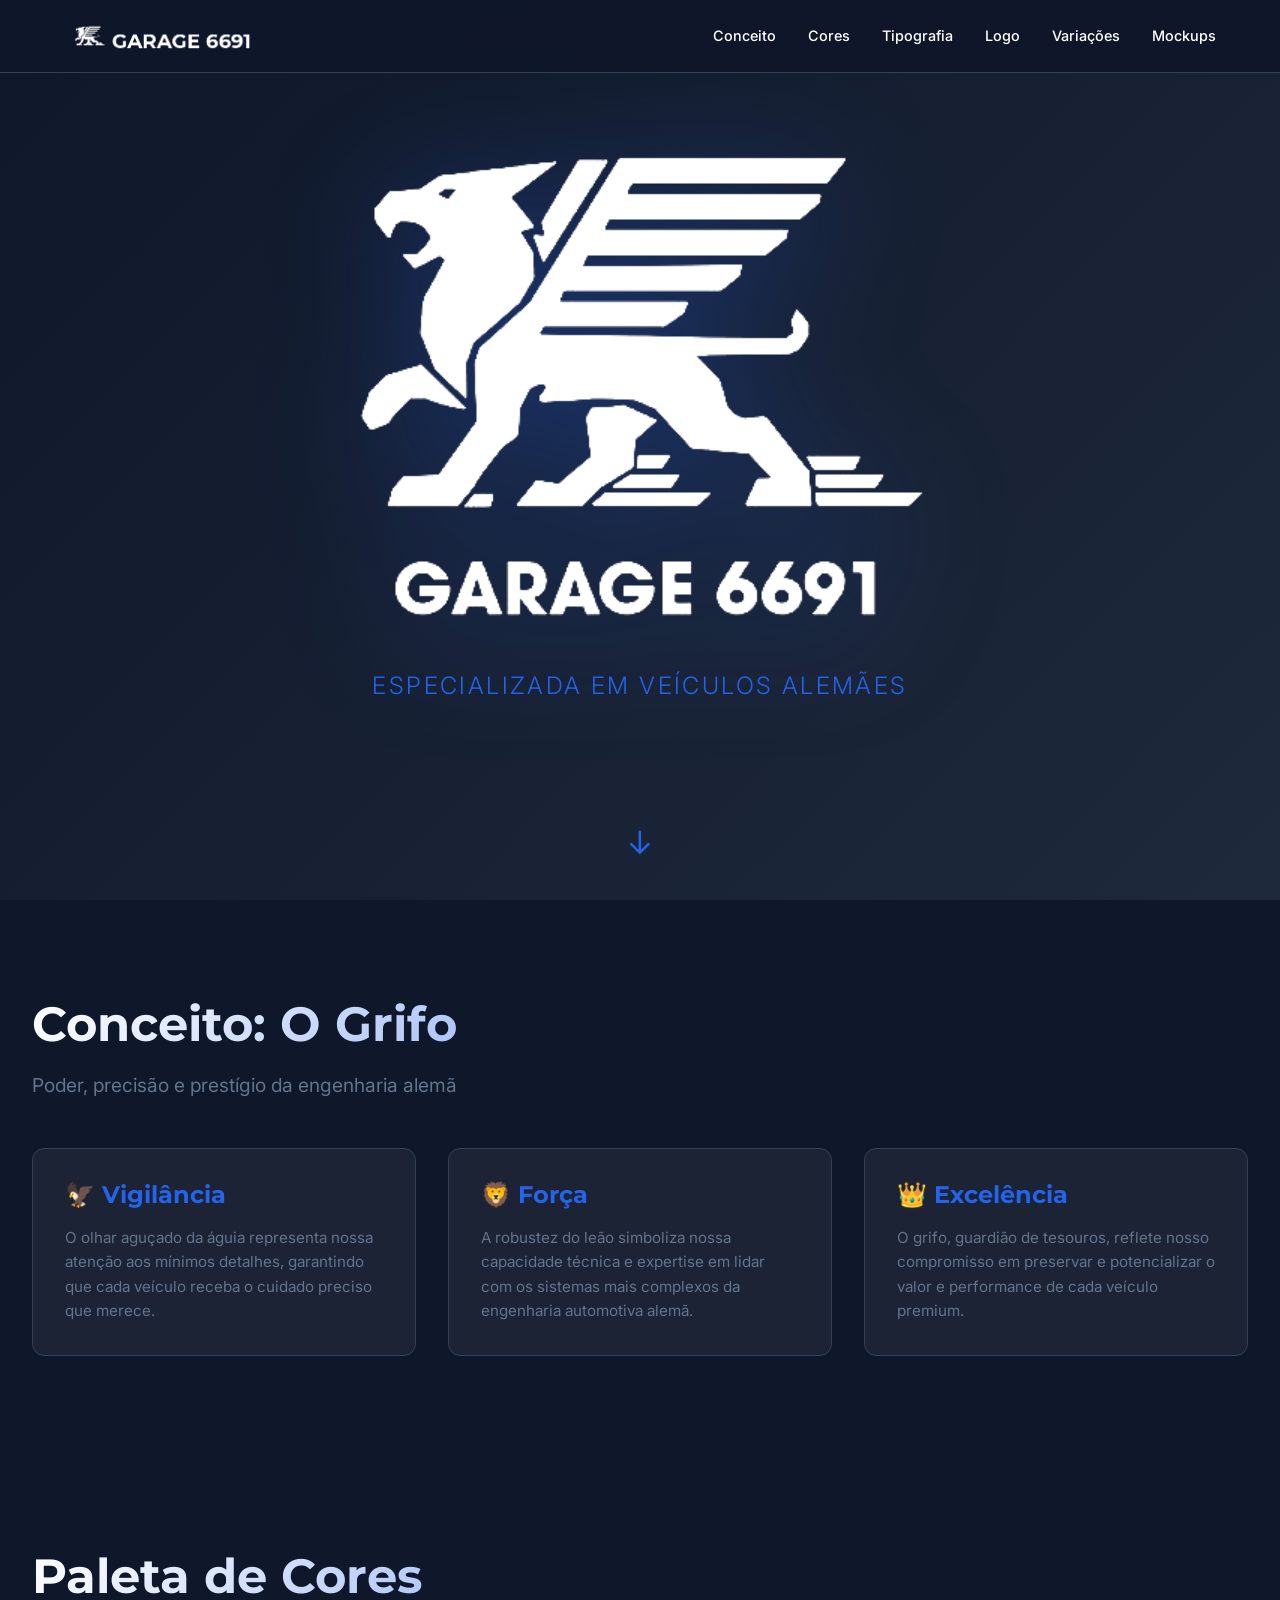
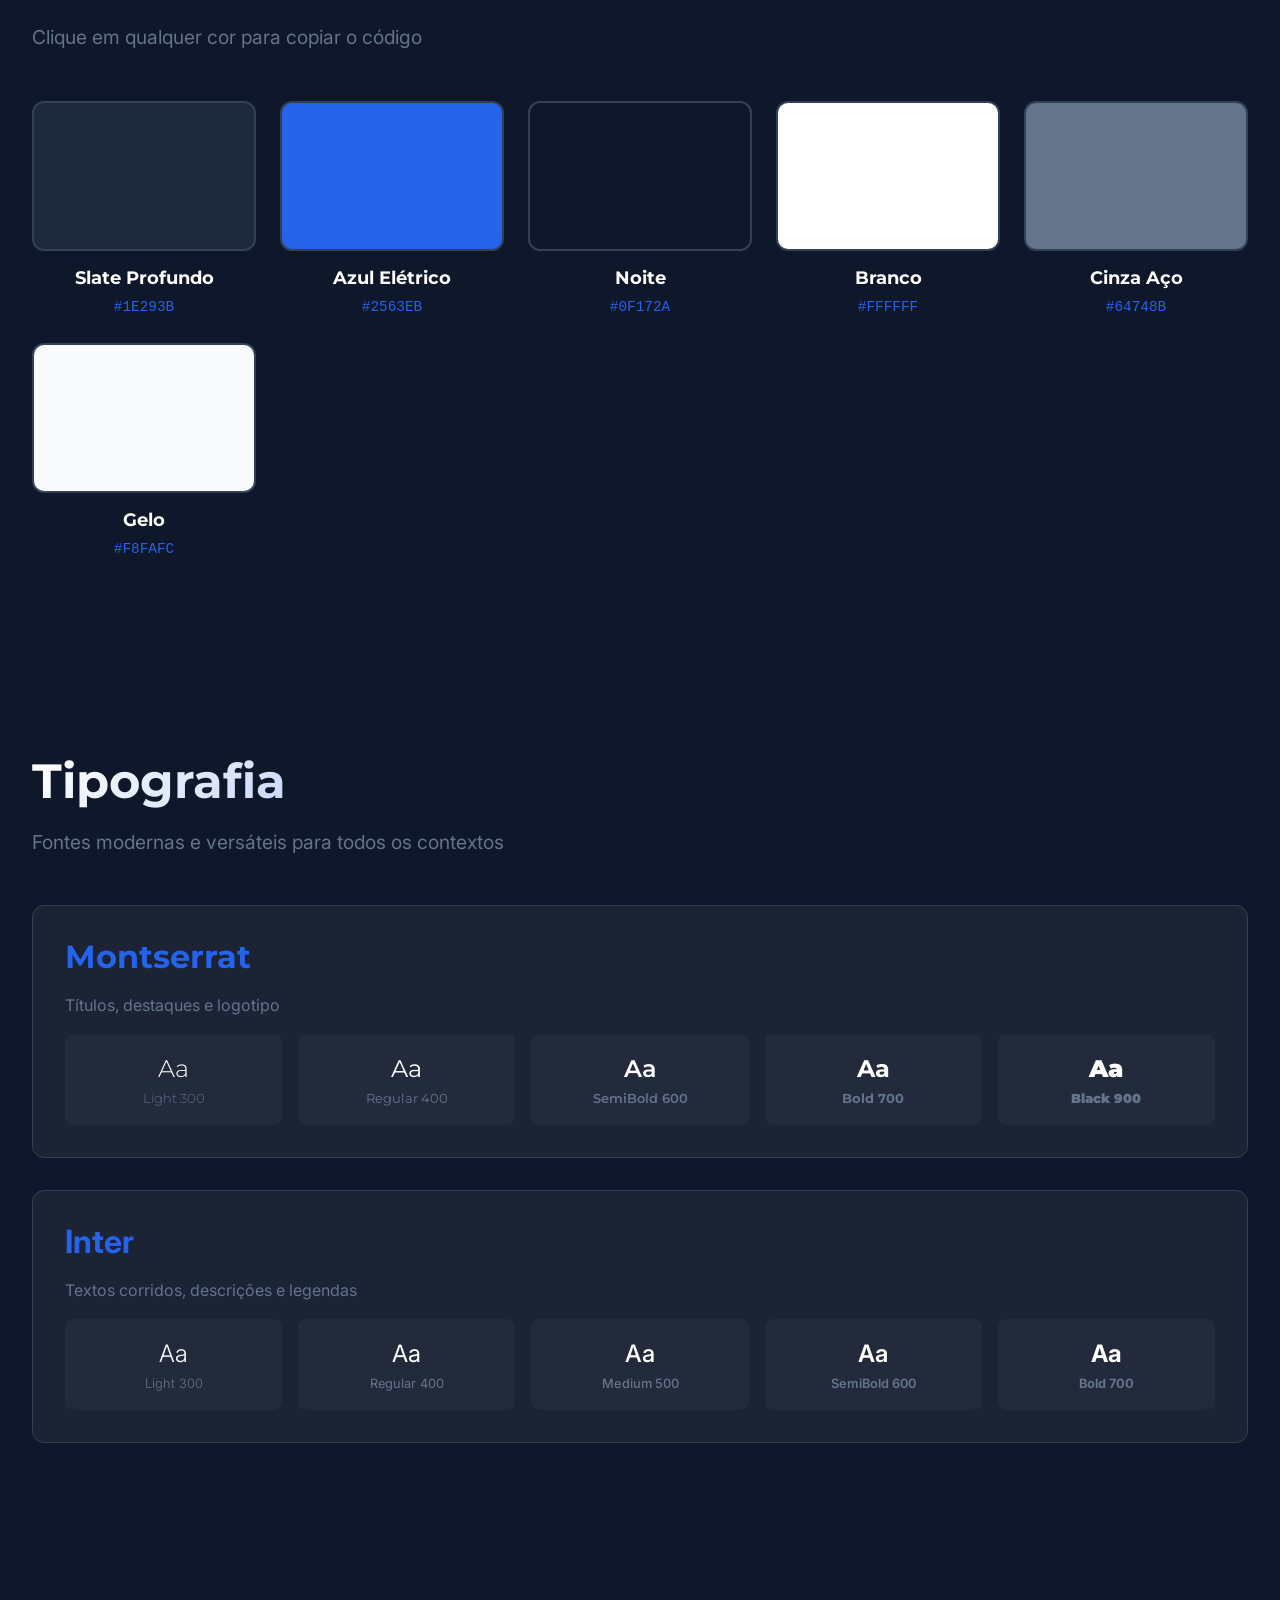
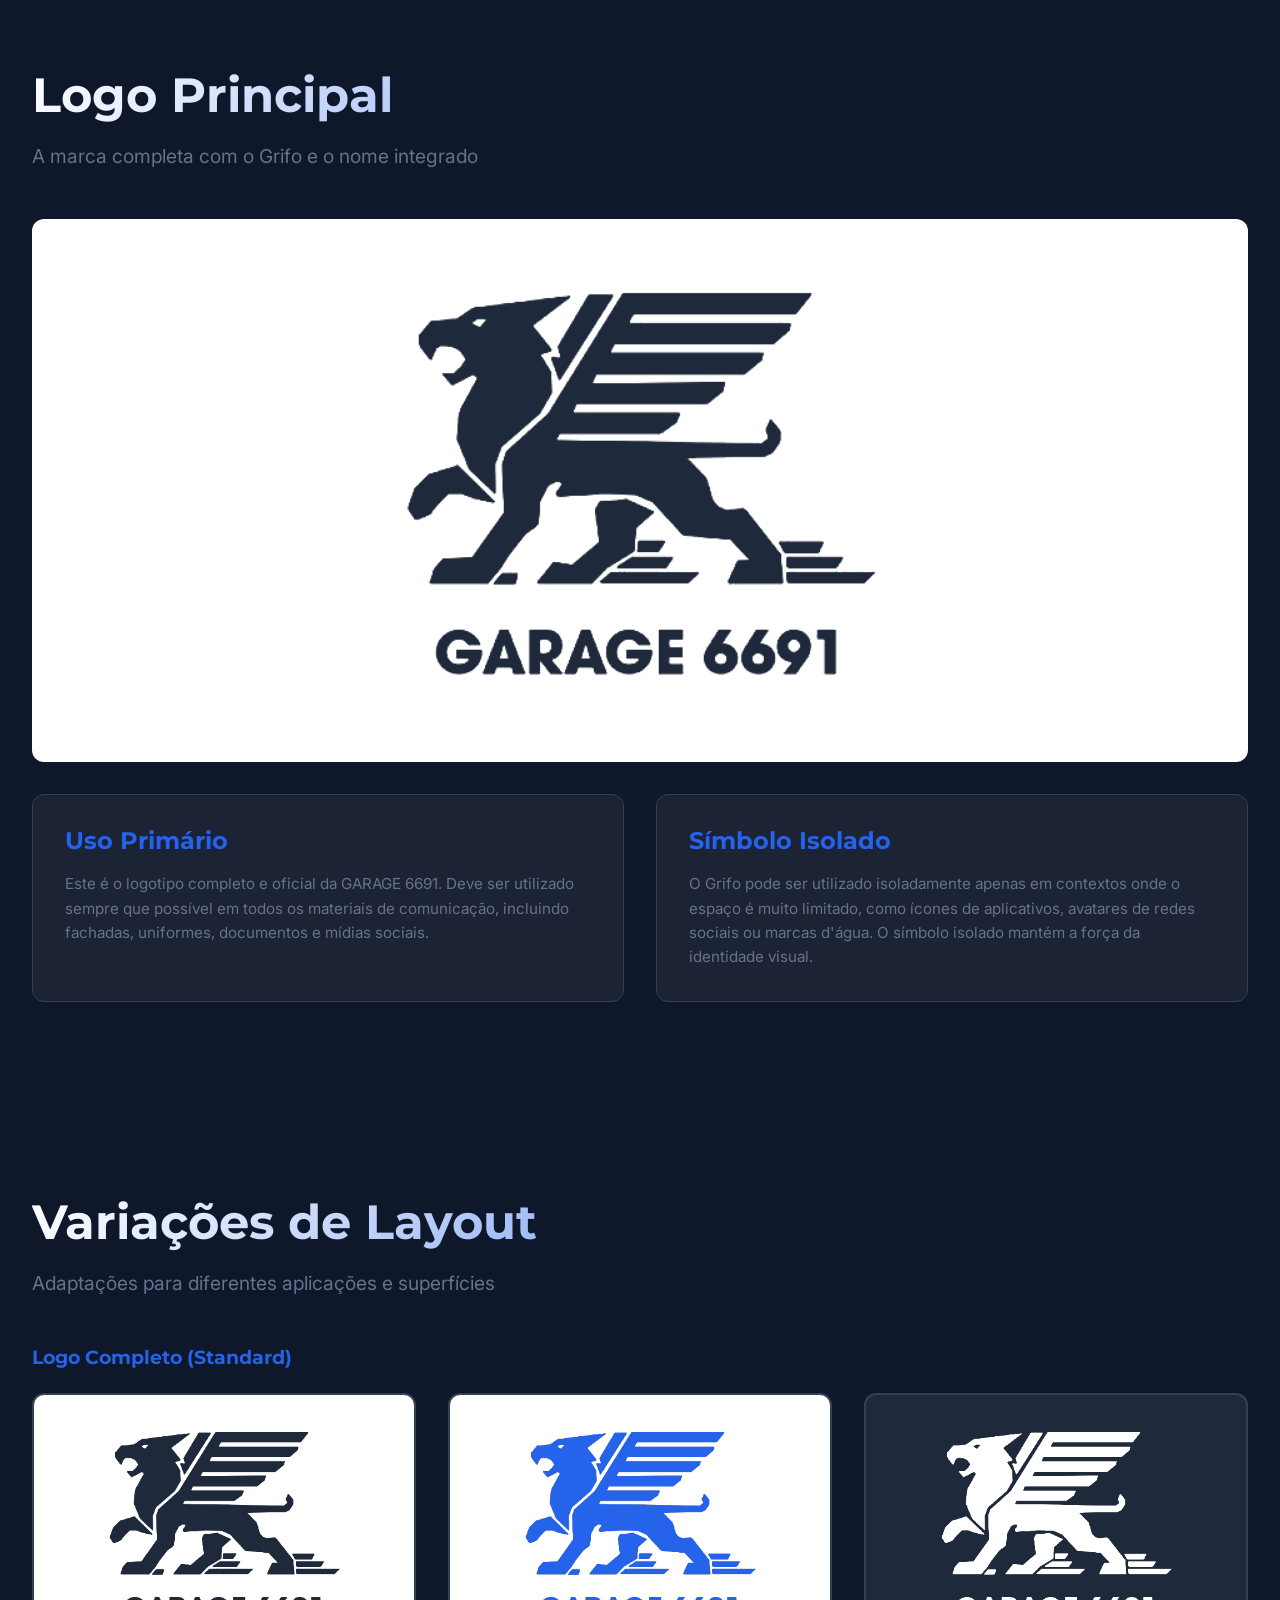
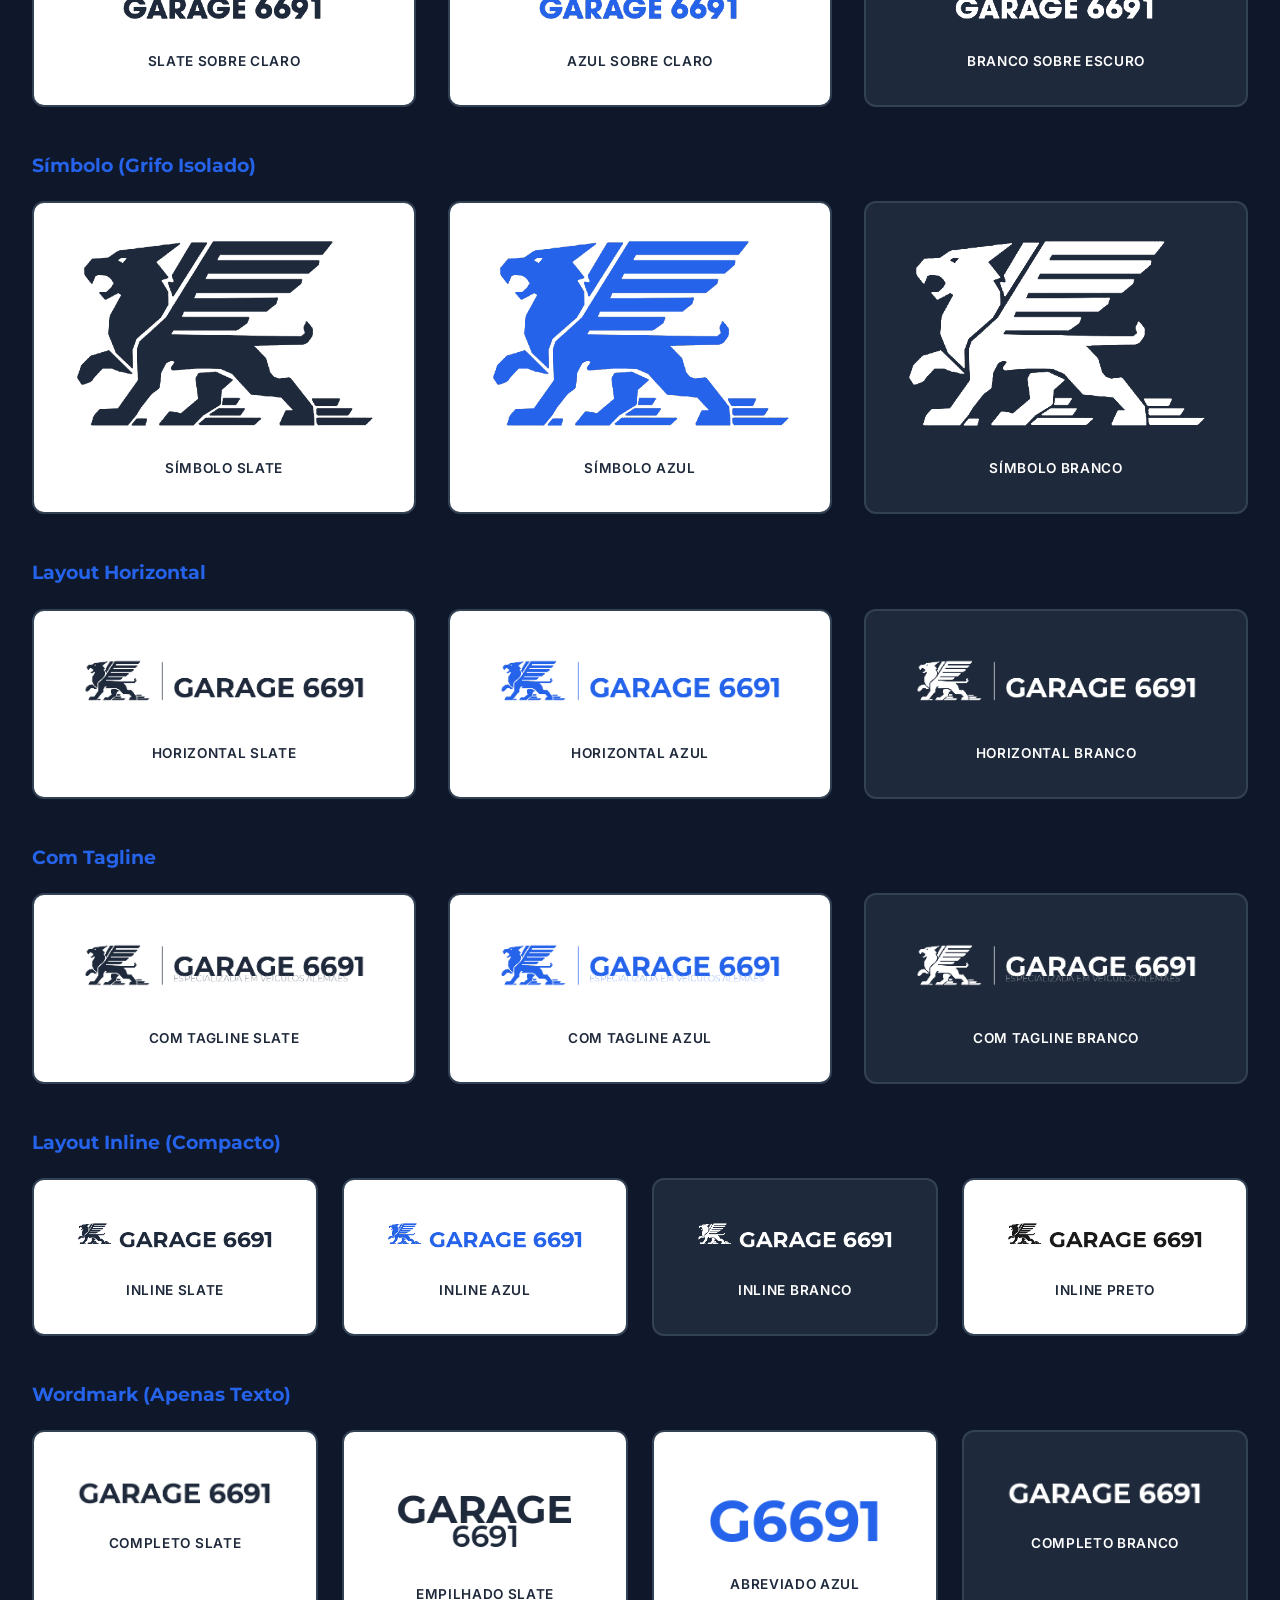
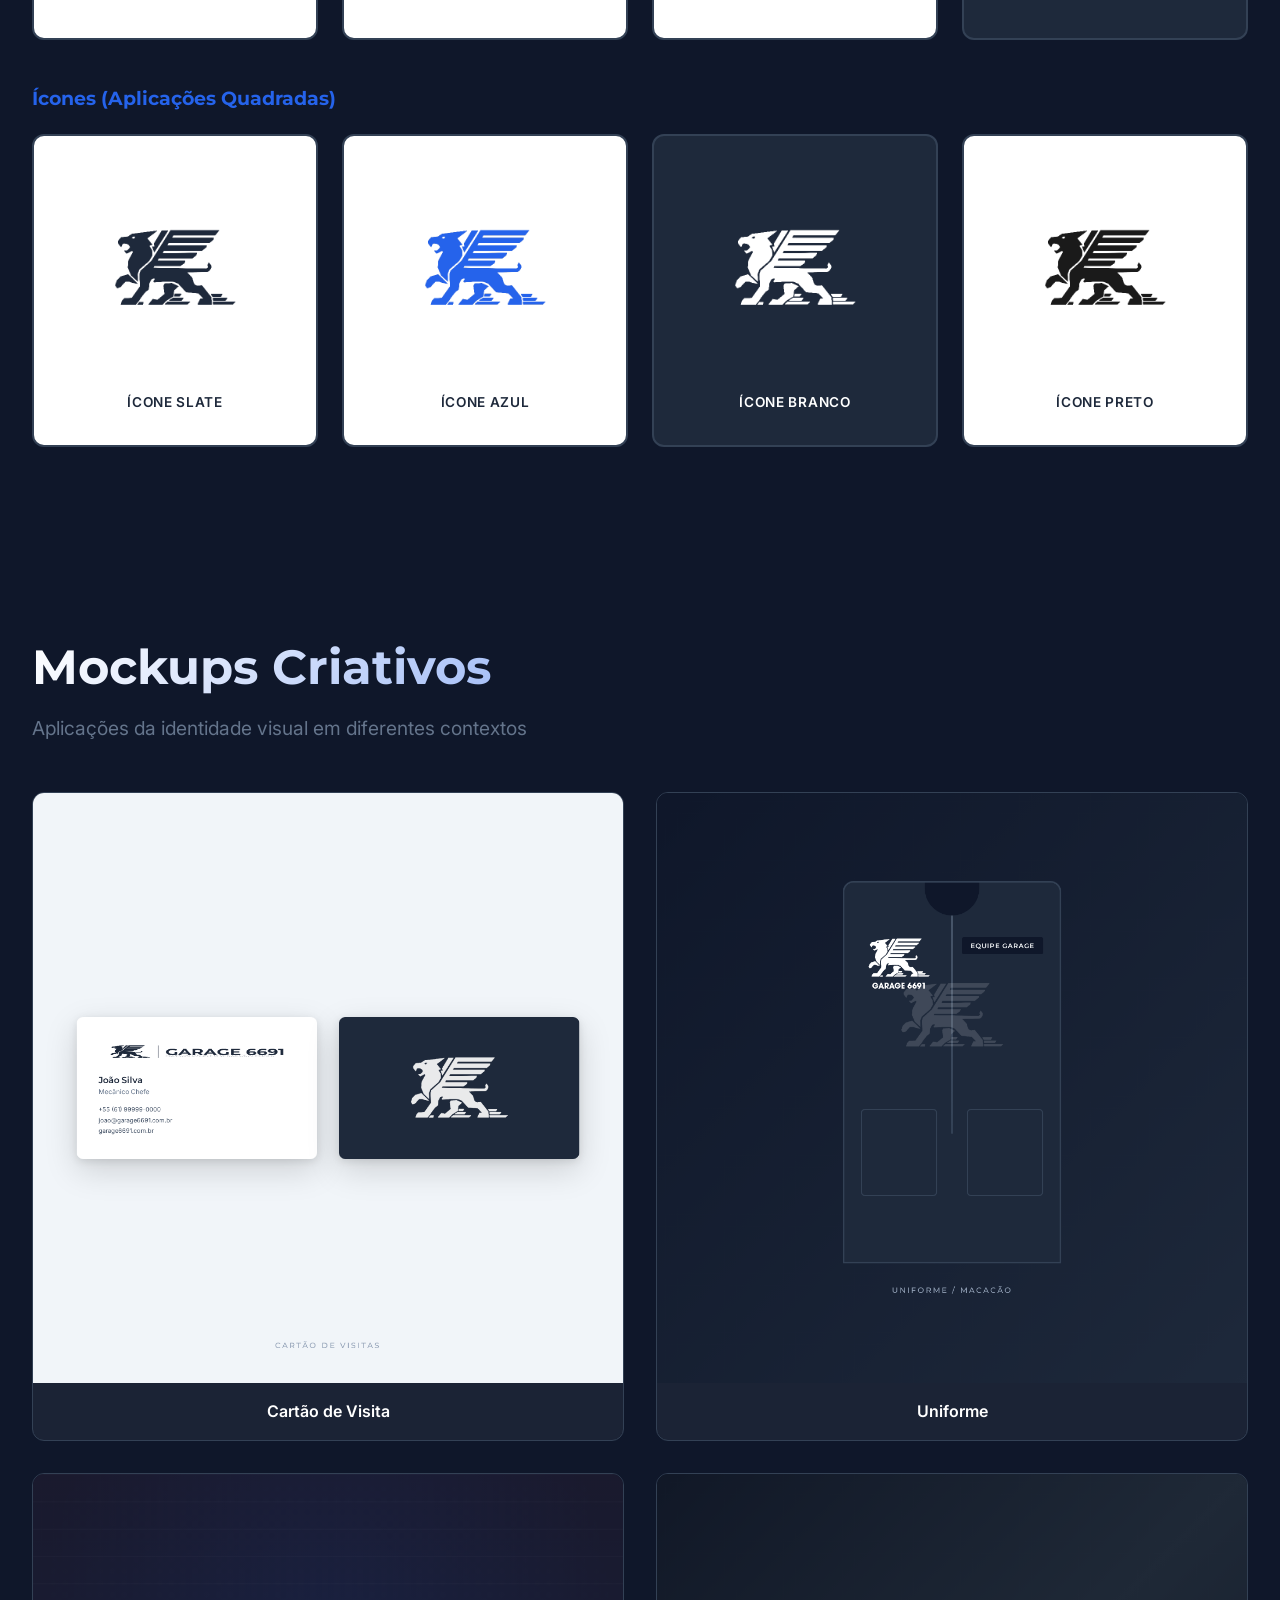
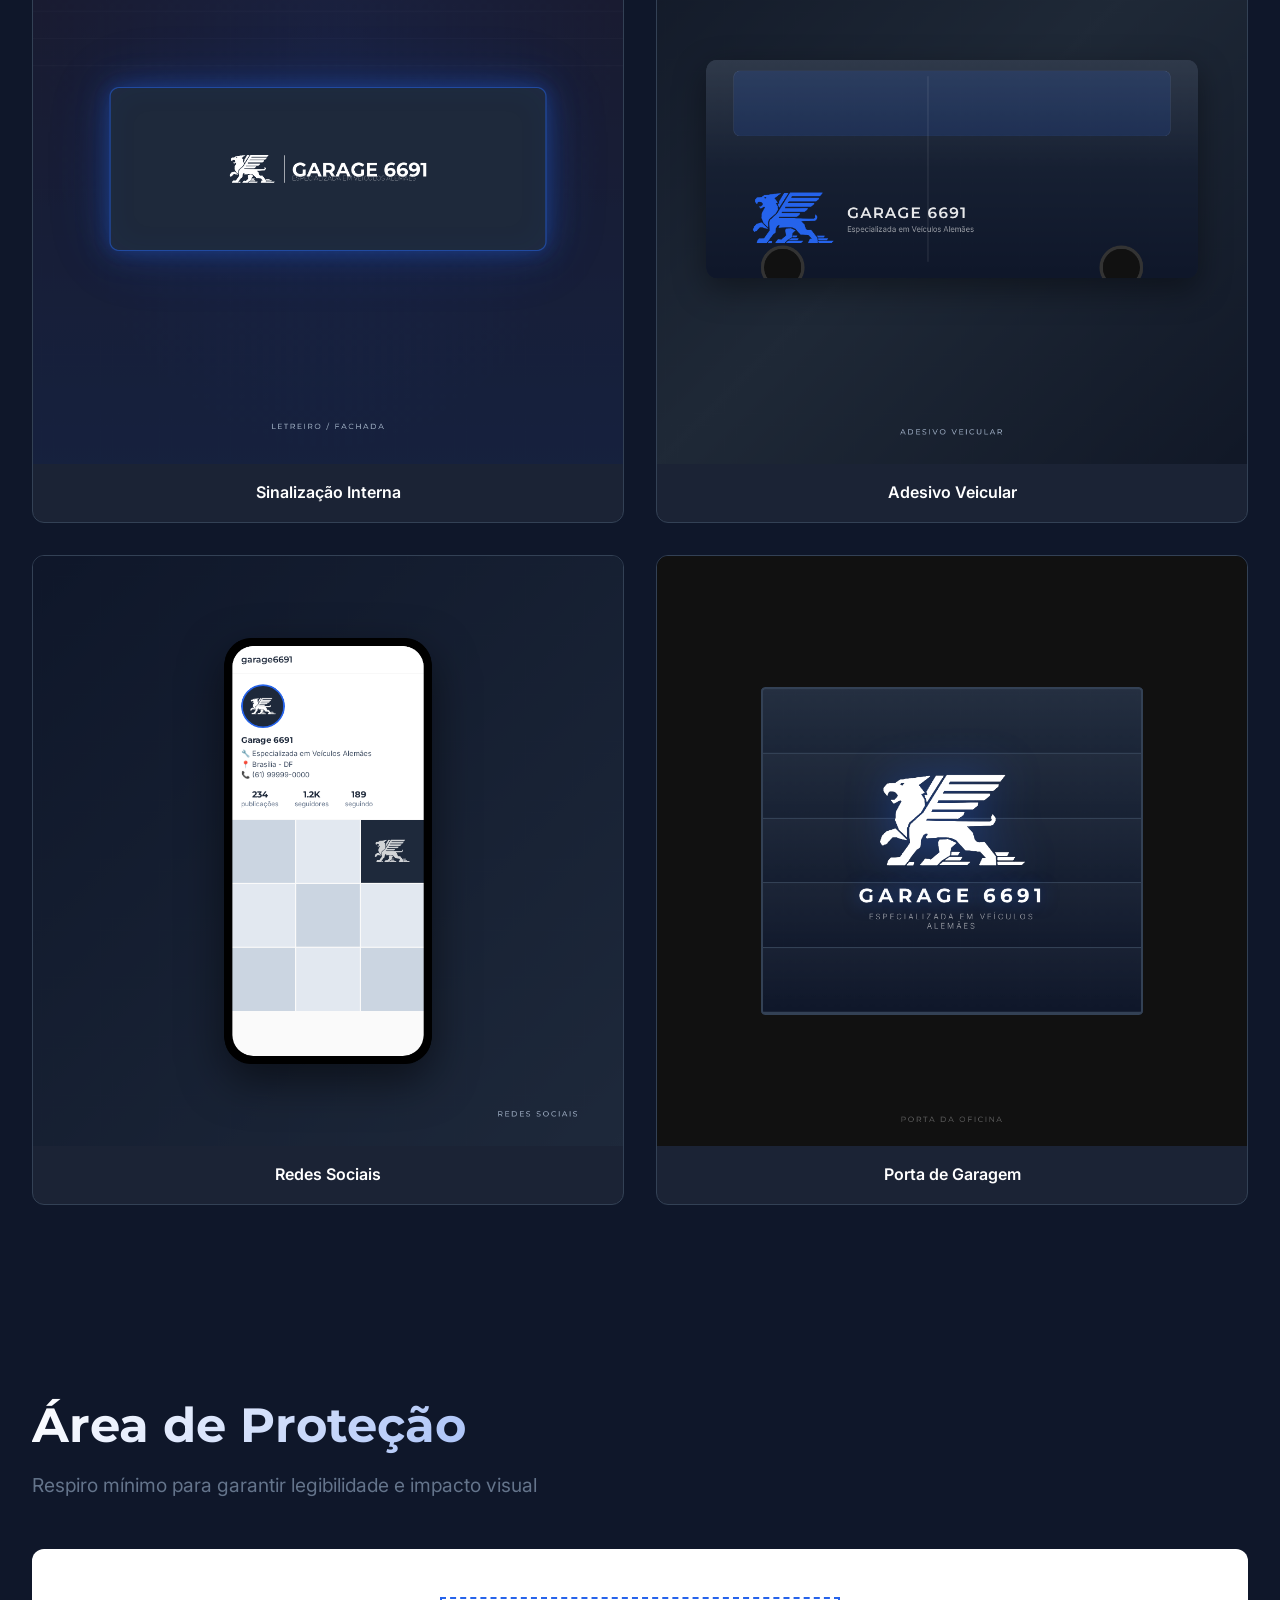
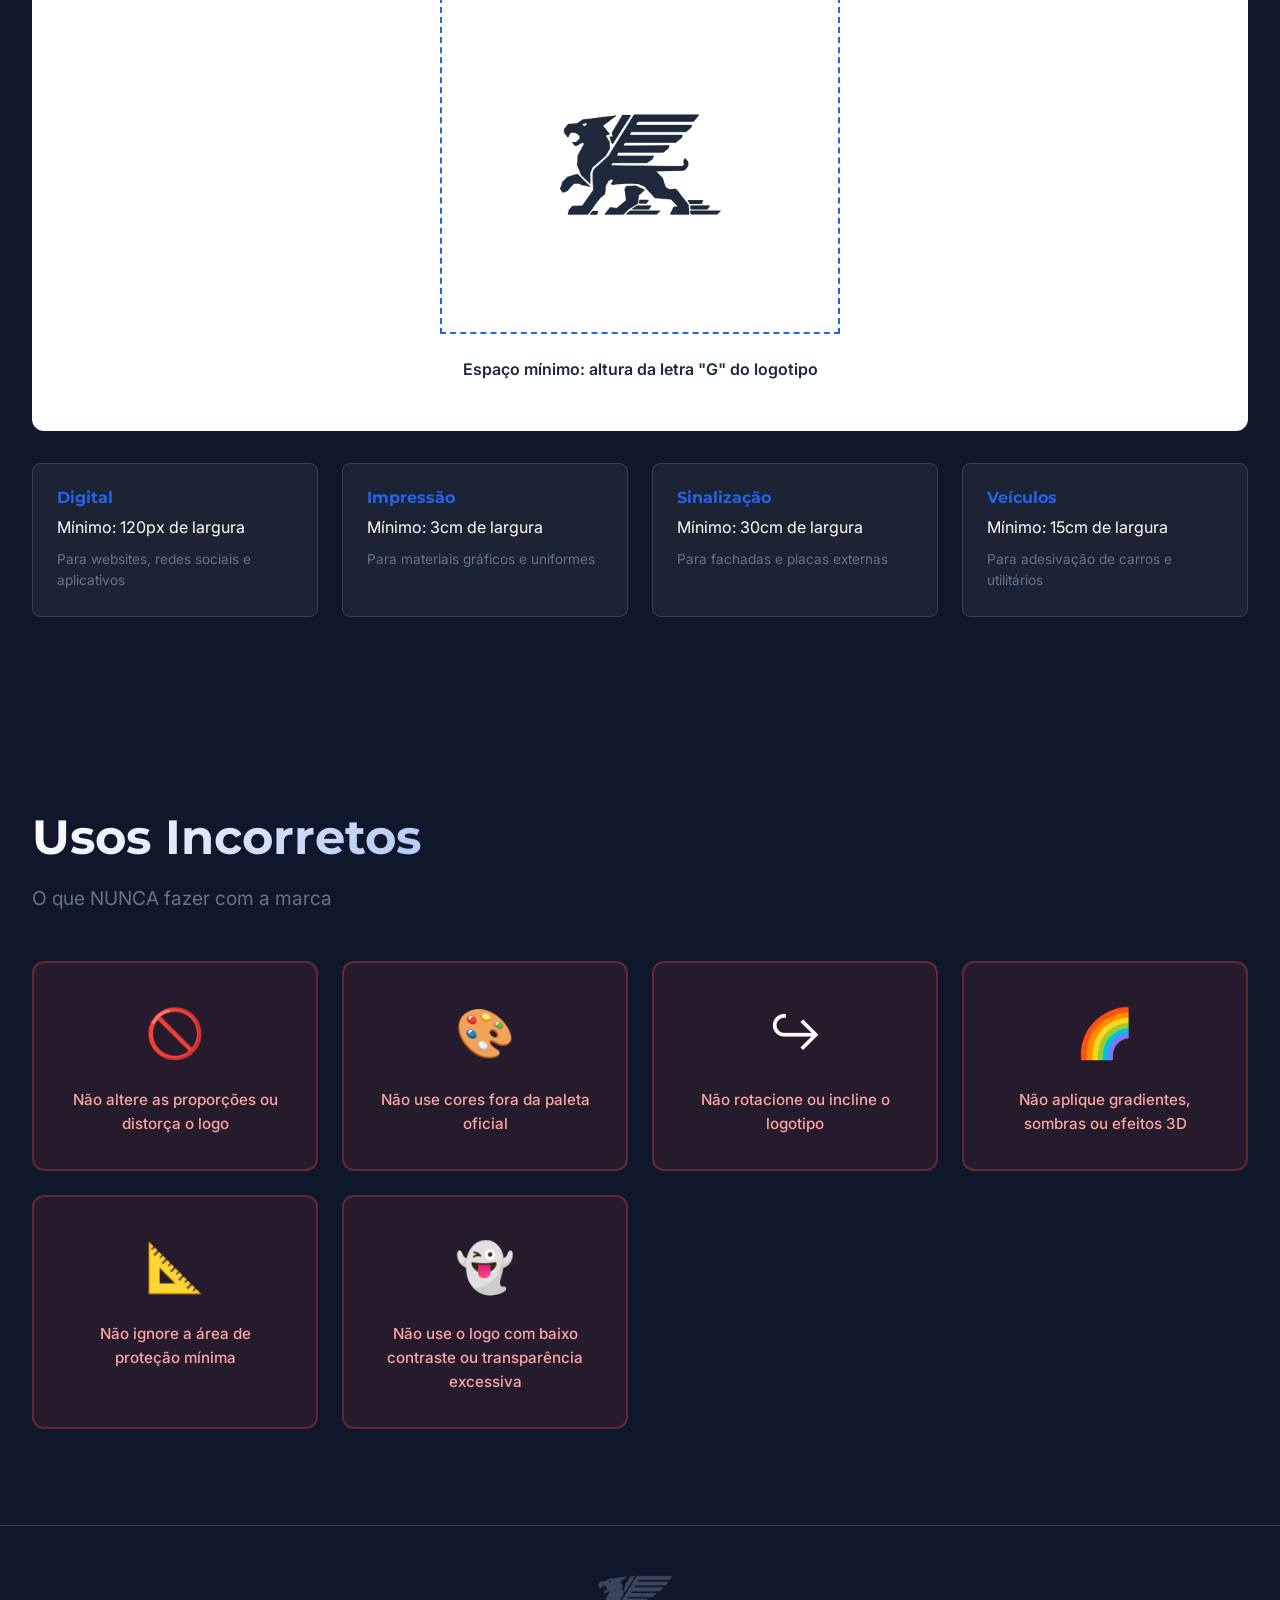
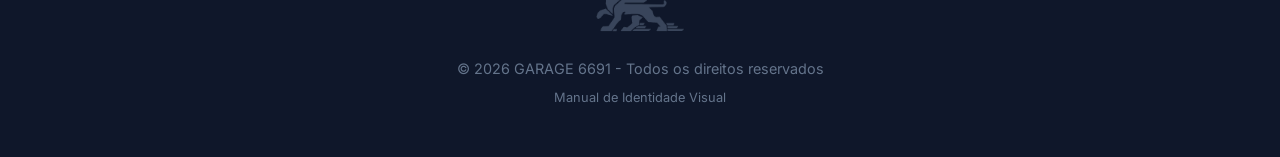
==== commit 127f62a7: "IDV v5: fix nome duplicado + responsividade mobile - Separou Grifo (símbolo) do texto "GARAGE 6691" " ====
--- a/index.html
+++ b/index.html
@@ -3,10 +3,10 @@
 <head>
     <meta charset="UTF-8">
     <meta name="viewport" content="width=device-width, initial-scale=1.0">
-    <title>GARAGE 6691 — Manual de Identidade Visual</title>
+    <title>GARAGE 6691 - Manual de Identidade Visual</title>
     <link rel="preconnect" href="https://fonts.googleapis.com">
     <link rel="preconnect" href="https://fonts.gstatic.com" crossorigin>
-    <link href="https://fonts.googleapis.com/css2?family=Montserrat:wght@400;500;600;700&family=Inter:wght@300;400;500;600&display=swap" rel="stylesheet">
+    <link href="https://fonts.googleapis.com/css2?family=Montserrat:wght@300;400;500;600;700;800;900&family=Inter:wght@300;400;500;600;700&display=swap" rel="stylesheet">
     <style>
         * {
             margin: 0;
@@ -21,16 +21,12 @@
             --white: #FFFFFF;
             --gray: #64748B;
             --ice: #F8FAFC;
-            --steel: #475569;
-        }
-
-        html {
-            scroll-behavior: smooth;
+            --border: #334155;
         }
 
         body {
             font-family: 'Inter', sans-serif;
-            background-color: var(--dark);
+            background: var(--dark);
             color: var(--white);
             line-height: 1.6;
             overflow-x: hidden;
@@ -48,11 +44,11 @@
             top: 0;
             left: 0;
             right: 0;
-            background: rgba(15, 23, 42, 0.9);
+            background: rgba(15, 23, 42, 0.95);
             backdrop-filter: blur(10px);
             padding: 1rem 2rem;
             z-index: 1000;
-            border-bottom: 1px solid rgba(37, 99, 235, 0.2);
+            border-bottom: 1px solid var(--border);
         }
 
         nav .container {
@@ -64,28 +60,22 @@
         }
 
         nav .logo {
-            font-family: 'Montserrat', sans-serif;
-            font-weight: 700;
-            font-size: 1.2rem;
-            color: var(--white);
-            letter-spacing: 2px;
-        }
-
-        nav .logo span {
-            color: var(--blue);
+            height: 40px;
+            width: auto;
+            max-width: 100%;
         }
 
         nav ul {
+            list-style: none;
             display: flex;
             gap: 2rem;
-            list-style: none;
         }
 
         nav a {
-            color: var(--ice);
+            color: var(--white);
             text-decoration: none;
+            font-weight: 500;
             font-size: 0.9rem;
-            font-weight: 500;
             transition: color 0.3s;
         }
 
@@ -93,57 +83,60 @@
             color: var(--blue);
         }
 
-        /* Hero Section */
-        .hero {
-            height: 100vh;
-            display: flex;
-            align-items: center;
-            justify-content: center;
-            position: relative;
-            background: var(--dark);
-            overflow: hidden;
-        }
-
-        .hero::before {
-            content: '';
-            position: absolute;
-            top: 0;
-            left: 0;
-            right: 0;
-            bottom: 0;
-            background-image:
-                linear-gradient(rgba(37, 99, 235, 0.05) 1px, transparent 1px),
-                linear-gradient(90deg, rgba(37, 99, 235, 0.05) 1px, transparent 1px);
-            background-size: 50px 50px;
-            animation: gridMove 20s linear infinite;
-        }
-
-        @keyframes gridMove {
-            0% { transform: translate(0, 0); }
-            100% { transform: translate(50px, 50px); }
-        }
-
-        .hero-content {
-            text-align: center;
-            position: relative;
-            z-index: 2;
-        }
-
-        .hero-symbol {
-            width: 180px;
-            height: 180px;
-            margin: 0 auto 2rem;
-            animation: float 6s ease-in-out infinite;
-        }
-
-        @keyframes float {
-            0%, 100% { transform: translateY(0px); }
-            50% { transform: translateY(-20px); }
-        }
-
-        .hero h1 {
-            font-size: 4rem;
-            letter-spacing: 8px;
+        @media (max-width: 768px) {
+            nav {
+                padding: 1rem;
+            }
+
+            nav ul {
+                display: none;
+            }
+
+            nav .logo {
+                height: 32px;
+            }
+        }
+
+        /* Container */
+        .container {
+            max-width: 1400px;
+            margin: 0 auto;
+            padding: 0 2rem;
+        }
+
+        @media (max-width: 768px) {
+            .container {
+                padding: 0 1rem;
+            }
+        }
+
+        /* Section */
+        section {
+            padding: 6rem 0;
+            opacity: 0;
+            transform: translateY(30px);
+            transition: opacity 0.8s, transform 0.8s;
+        }
+
+        section.visible {
+            opacity: 1;
+            transform: translateY(0);
+        }
+
+        @media (max-width: 768px) {
+            section {
+                padding: 4rem 0;
+            }
+        }
+
+        @media (max-width: 480px) {
+            section {
+                padding: 3rem 0;
+            }
+        }
+
+        section h2 {
+            font-size: 3rem;
             margin-bottom: 1rem;
             background: linear-gradient(135deg, var(--white) 0%, var(--blue) 100%);
             -webkit-background-clip: text;
@@ -151,15 +144,84 @@
             background-clip: text;
         }
 
-        .hero .tagline {
-            font-size: 1.3rem;
+        @media (max-width: 768px) {
+            section h2 {
+                font-size: 2.2rem;
+            }
+        }
+
+        @media (max-width: 480px) {
+            section h2 {
+                font-size: 1.8rem;
+            }
+        }
+
+        section .subtitle {
+            font-size: 1.2rem;
             color: var(--gray);
+            margin-bottom: 3rem;
+        }
+
+        @media (max-width: 480px) {
+            section .subtitle {
+                font-size: 1rem;
+                margin-bottom: 2rem;
+            }
+        }
+
+        /* Hero */
+        #hero {
+            min-height: 100vh;
+            display: flex;
+            flex-direction: column;
+            justify-content: center;
+            align-items: center;
+            text-align: center;
+            background: linear-gradient(135deg, var(--dark) 0%, var(--slate) 100%);
+            position: relative;
+            padding: 6rem 2rem;
+        }
+
+        #hero .hero-logo {
+            max-width: 600px;
+            width: 100%;
+            height: auto;
+            margin-bottom: 2rem;
+            filter: drop-shadow(0 20px 60px rgba(37, 99, 235, 0.3));
+        }
+
+        @media (max-width: 768px) {
+            #hero .hero-logo {
+                max-width: 400px;
+            }
+        }
+
+        @media (max-width: 480px) {
+            #hero .hero-logo {
+                max-width: 280px;
+            }
+
+            #hero {
+                padding: 4rem 1rem;
+            }
+        }
+
+        #hero .tagline {
+            font-size: 1.5rem;
             font-weight: 300;
-            letter-spacing: 3px;
+            letter-spacing: 0.1em;
             text-transform: uppercase;
-        }
-
-        .scroll-indicator {
+            color: var(--blue);
+            margin-bottom: 3rem;
+        }
+
+        @media (max-width: 480px) {
+            #hero .tagline {
+                font-size: 1rem;
+            }
+        }
+
+        #hero .scroll-indicator {
             position: absolute;
             bottom: 2rem;
             left: 50%;
@@ -167,544 +229,450 @@
             animation: bounce 2s infinite;
         }
 
+        #hero .scroll-indicator::before {
+            content: '↓';
+            font-size: 2rem;
+            color: var(--blue);
+        }
+
         @keyframes bounce {
-            0%, 20%, 50%, 80%, 100% { transform: translateX(-50%) translateY(0); }
-            40% { transform: translateX(-50%) translateY(-10px); }
-            60% { transform: translateX(-50%) translateY(-5px); }
-        }
-
-        .scroll-indicator svg {
-            width: 30px;
-            height: 30px;
-            stroke: var(--blue);
-        }
-
-        /* Section Styles */
-        section {
-            padding: 6rem 2rem;
-            position: relative;
-        }
-
-        section:nth-child(even) {
-            background-color: var(--slate);
-        }
-
-        .container {
-            max-width: 1400px;
-            margin: 0 auto;
-        }
-
-        .section-title {
-            font-size: 2.8rem;
-            margin-bottom: 1rem;
-            text-align: center;
-            color: var(--white);
-        }
-
-        .section-subtitle {
-            text-align: center;
-            color: var(--gray);
-            font-size: 1.1rem;
-            margin-bottom: 4rem;
-            max-width: 700px;
-            margin-left: auto;
-            margin-right: auto;
-        }
-
-        /* Fade-in Animation */
-        .fade-in {
-            opacity: 0;
-            transform: translateY(30px);
-            transition: opacity 0.8s ease, transform 0.8s ease;
-        }
-
-        .fade-in.visible {
-            opacity: 1;
-            transform: translateY(0);
-        }
-
-        /* Conceito Section */
-        .concept-grid {
+            0%, 100% { transform: translateX(-50%) translateY(0); }
+            50% { transform: translateX(-50%) translateY(-10px); }
+        }
+
+        /* Grid Systems */
+        .grid-3 {
             display: grid;
-            grid-template-columns: repeat(auto-fit, minmax(300px, 1fr));
+            grid-template-columns: repeat(auto-fit, minmax(min(300px, 100%), 1fr));
             gap: 2rem;
-            margin-top: 3rem;
-        }
-
-        .concept-card {
+        }
+
+        @media (max-width: 480px) {
+            .grid-3 {
+                gap: 1.5rem;
+            }
+        }
+
+        .grid-2 {
+            display: grid;
+            grid-template-columns: repeat(auto-fit, minmax(min(400px, 100%), 1fr));
+            gap: 2rem;
+        }
+
+        @media (max-width: 768px) {
+            .grid-2 {
+                grid-template-columns: 1fr;
+            }
+        }
+
+        .grid-4 {
+            display: grid;
+            grid-template-columns: repeat(auto-fit, minmax(min(280px, 100%), 1fr));
+            gap: 1.5rem;
+        }
+
+        @media (max-width: 480px) {
+            .grid-4 {
+                gap: 1rem;
+            }
+        }
+
+        /* Cards */
+        .card {
             background: rgba(255, 255, 255, 0.05);
-            border: 1px solid rgba(37, 99, 235, 0.2);
+            border: 1px solid var(--border);
             border-radius: 12px;
-            padding: 2.5rem;
-            text-align: center;
-            transition: all 0.3s;
-        }
-
-        .concept-card:hover {
+            padding: 2rem;
+            transition: transform 0.3s, box-shadow 0.3s;
+        }
+
+        .card:hover {
             transform: translateY(-5px);
-            border-color: var(--blue);
-            box-shadow: 0 10px 40px rgba(37, 99, 235, 0.2);
-        }
-
-        .concept-icon {
-            font-size: 3rem;
-            margin-bottom: 1.5rem;
-        }
-
-        .concept-card h3 {
+            box-shadow: 0 20px 40px rgba(37, 99, 235, 0.2);
+        }
+
+        @media (max-width: 480px) {
+            .card {
+                padding: 1.5rem;
+            }
+        }
+
+        .card h3 {
             font-size: 1.5rem;
             margin-bottom: 1rem;
             color: var(--blue);
         }
 
-        .concept-card p {
-            color: var(--ice);
-            line-height: 1.8;
-        }
-
-        /* Paleta de Cores */
+        @media (max-width: 480px) {
+            .card h3 {
+                font-size: 1.2rem;
+            }
+        }
+
+        .card p {
+            color: var(--gray);
+            font-size: 0.95rem;
+        }
+
+        /* Color Swatches */
         .color-grid {
             display: grid;
-            grid-template-columns: repeat(auto-fit, minmax(250px, 1fr));
-            gap: 2rem;
-            margin-top: 3rem;
+            grid-template-columns: repeat(auto-fit, minmax(min(200px, 100%), 1fr));
+            gap: 1.5rem;
         }
 
         .color-swatch {
-            border-radius: 12px;
-            overflow: hidden;
+            text-align: center;
             cursor: pointer;
             transition: transform 0.3s;
-            border: 2px solid transparent;
         }
 
         .color-swatch:hover {
             transform: scale(1.05);
-            border-color: var(--blue);
-        }
-
-        .color-preview {
-            height: 180px;
+        }
+
+        .color-swatch .swatch {
+            height: 150px;
+            border-radius: 12px;
+            margin-bottom: 1rem;
+            border: 2px solid var(--border);
             position: relative;
-        }
-
-        .color-info {
-            background: rgba(255, 255, 255, 0.05);
-            padding: 1.5rem;
-            text-align: center;
-        }
-
-        .color-name {
-            font-weight: 600;
+            overflow: hidden;
+        }
+
+        @media (max-width: 480px) {
+            .color-swatch .swatch {
+                height: 100px;
+            }
+        }
+
+        .color-swatch .swatch::after {
+            content: 'Clique para copiar';
+            position: absolute;
+            top: 50%;
+            left: 50%;
+            transform: translate(-50%, -50%);
+            background: rgba(0, 0, 0, 0.8);
+            color: white;
+            padding: 0.5rem 1rem;
+            border-radius: 6px;
+            opacity: 0;
+            transition: opacity 0.3s;
+            font-size: 0.8rem;
+            white-space: nowrap;
+        }
+
+        .color-swatch .swatch:hover::after {
+            opacity: 1;
+        }
+
+        .color-swatch h4 {
             font-size: 1.1rem;
             margin-bottom: 0.5rem;
         }
 
-        .color-hex {
+        @media (max-width: 480px) {
+            .color-swatch h4 {
+                font-size: 0.95rem;
+            }
+        }
+
+        .color-swatch p {
             font-family: 'Courier New', monospace;
-            color: var(--gray);
+            color: var(--blue);
             font-size: 0.9rem;
         }
 
-        .copy-hint {
-            font-size: 0.75rem;
+        /* Typography */
+        .type-sample {
+            background: rgba(255, 255, 255, 0.05);
+            border: 1px solid var(--border);
+            border-radius: 12px;
+            padding: 2rem;
+            margin-bottom: 2rem;
+        }
+
+        @media (max-width: 480px) {
+            .type-sample {
+                padding: 1.5rem;
+            }
+        }
+
+        .type-sample h3 {
+            font-size: 2rem;
+            margin-bottom: 1rem;
             color: var(--blue);
-            margin-top: 0.5rem;
-            opacity: 0;
-            transition: opacity 0.3s;
-        }
-
-        .color-swatch:hover .copy-hint {
-            opacity: 1;
-        }
-
-        /* Tipografia */
-        .typography-section {
-            margin-top: 3rem;
-        }
-
-        .font-showcase {
-            background: rgba(255, 255, 255, 0.05);
+        }
+
+        @media (max-width: 480px) {
+            .type-sample h3 {
+                font-size: 1.5rem;
+            }
+        }
+
+        .weight-row {
+            display: flex;
+            flex-wrap: wrap;
+            gap: 1rem;
+            margin-top: 1rem;
+        }
+
+        .weight-sample {
+            flex: 1;
+            min-width: 120px;
+            text-align: center;
+            padding: 1rem;
+            background: rgba(255, 255, 255, 0.03);
+            border-radius: 8px;
+        }
+
+        @media (max-width: 480px) {
+            .weight-sample {
+                min-width: 100px;
+                padding: 0.75rem;
+                font-size: 0.85rem;
+            }
+        }
+
+        /* Logo Display */
+        .logo-showcase {
+            background: white;
+            padding: 4rem;
             border-radius: 12px;
-            padding: 3rem;
+            text-align: center;
             margin-bottom: 2rem;
-            border: 1px solid rgba(37, 99, 235, 0.2);
-        }
-
-        .font-showcase h3 {
-            color: var(--blue);
-            margin-bottom: 2rem;
-            font-size: 1.3rem;
-        }
-
-        .font-weights {
-            display: flex;
-            flex-direction: column;
-            gap: 1.5rem;
-        }
-
-        .font-sample {
-            border-left: 3px solid var(--blue);
-            padding-left: 1.5rem;
-        }
-
-        .font-label {
-            font-size: 0.85rem;
-            color: var(--gray);
-            margin-bottom: 0.5rem;
-            text-transform: uppercase;
-            letter-spacing: 1px;
-        }
-
-        .scale-example {
+        }
+
+        @media (max-width: 768px) {
+            .logo-showcase {
+                padding: 3rem;
+            }
+        }
+
+        @media (max-width: 480px) {
+            .logo-showcase {
+                padding: 2rem 1rem;
+            }
+        }
+
+        .logo-showcase img {
+            max-width: 500px;
+            width: 100%;
+            height: auto;
+        }
+
+        @media (max-width: 480px) {
+            .logo-showcase img {
+                max-width: 300px;
+            }
+        }
+
+        .logo-showcase.dark {
+            background: var(--slate);
+        }
+
+        /* Logo Variations Grid */
+        .logo-variations-grid {
             display: grid;
-            gap: 1rem;
-            margin-top: 2rem;
-        }
-
-        .scale-item {
-            display: flex;
-            align-items: baseline;
+            grid-template-columns: repeat(auto-fit, minmax(min(280px, 100%), 1fr));
             gap: 2rem;
         }
 
-        .scale-label {
-            font-size: 0.8rem;
-            color: var(--gray);
-            min-width: 80px;
-        }
-
-        /* Logo Sections */
-        .logo-showcase {
-            display: grid;
-            grid-template-columns: repeat(auto-fit, minmax(400px, 1fr));
-            gap: 3rem;
-            margin-top: 3rem;
+        @media (max-width: 480px) {
+            .logo-variations-grid {
+                gap: 1.5rem;
+            }
         }
 
         .logo-card {
-            background: var(--white);
+            background: white;
             border-radius: 12px;
-            padding: 3rem;
+            padding: 2rem;
             text-align: center;
-            border: 2px solid transparent;
-            transition: all 0.3s;
-        }
-
-        .logo-card.dark-bg {
+            border: 2px solid var(--border);
+        }
+
+        @media (max-width: 480px) {
+            .logo-card {
+                padding: 1.5rem;
+            }
+        }
+
+        .logo-card.dark {
             background: var(--slate);
-        }
-
-        .logo-card:hover {
-            border-color: var(--blue);
-            box-shadow: 0 10px 40px rgba(37, 99, 235, 0.3);
         }
 
         .logo-card img {
             max-width: 100%;
             height: auto;
-            margin-bottom: 1.5rem;
+            max-height: 200px;
             object-fit: contain;
+            margin-bottom: 1rem;
+        }
+
+        @media (max-width: 480px) {
+            .logo-card img {
+                max-height: 150px;
+            }
         }
 
         .logo-card .label {
-            font-size: 0.9rem;
-            color: var(--gray);
+            font-size: 0.85rem;
+            color: var(--slate);
             font-weight: 600;
             text-transform: uppercase;
-            letter-spacing: 1px;
-        }
-
-        .logo-card.dark-bg .label {
-            color: var(--ice);
-        }
-
-        .usage-note {
-            background: rgba(37, 99, 235, 0.1);
-            border-left: 4px solid var(--blue);
+            letter-spacing: 0.05em;
+        }
+
+        .logo-card.dark .label {
+            color: var(--white);
+        }
+
+        /* Mockups */
+        .mockup-grid {
+            display: grid;
+            grid-template-columns: repeat(auto-fit, minmax(min(400px, 100%), 1fr));
+            gap: 2rem;
+        }
+
+        @media (max-width: 768px) {
+            .mockup-grid {
+                grid-template-columns: 1fr;
+            }
+        }
+
+        .mockup-item {
+            border-radius: 12px;
+            overflow: hidden;
+            border: 1px solid var(--border);
+            transition: transform 0.3s;
+        }
+
+        .mockup-item:hover {
+            transform: scale(1.02);
+        }
+
+        .mockup-item img {
+            width: 100%;
+            height: auto;
+            display: block;
+        }
+
+        .mockup-item .caption {
+            padding: 1rem;
+            background: rgba(255, 255, 255, 0.05);
+            text-align: center;
+            font-weight: 600;
+        }
+
+        @media (max-width: 480px) {
+            .mockup-item .caption {
+                padding: 0.75rem;
+                font-size: 0.9rem;
+            }
+        }
+
+        /* Protection Area */
+        .protection-diagram {
+            background: white;
+            padding: 3rem;
+            border-radius: 12px;
+            text-align: center;
+            margin-top: 2rem;
+        }
+
+        @media (max-width: 480px) {
+            .protection-diagram {
+                padding: 2rem 1rem;
+            }
+        }
+
+        .protection-diagram img {
+            max-width: 400px;
+            width: 100%;
+            height: auto;
+        }
+
+        .size-guide {
+            display: grid;
+            grid-template-columns: repeat(auto-fit, minmax(min(250px, 100%), 1fr));
+            gap: 1.5rem;
+            margin-top: 2rem;
+        }
+
+        .size-item {
+            background: rgba(255, 255, 255, 0.05);
             padding: 1.5rem;
-            margin-top: 2rem;
-            border-radius: 6px;
-        }
-
-        .usage-note h4 {
+            border-radius: 8px;
+            border: 1px solid var(--border);
+        }
+
+        @media (max-width: 480px) {
+            .size-item {
+                padding: 1rem;
+            }
+        }
+
+        .size-item h4 {
             color: var(--blue);
             margin-bottom: 0.5rem;
         }
 
-        /* Variações de Layout */
-        .layout-grid {
+        /* Don'ts */
+        .donts-grid {
             display: grid;
-            grid-template-columns: repeat(auto-fill, minmax(280px, 1fr));
-            gap: 2rem;
-            margin-top: 3rem;
-        }
-
-        .layout-card {
+            grid-template-columns: repeat(auto-fit, minmax(min(280px, 100%), 1fr));
+            gap: 1.5rem;
+        }
+
+        .dont-item {
+            background: rgba(239, 68, 68, 0.1);
+            border: 2px solid rgba(239, 68, 68, 0.3);
             border-radius: 12px;
             padding: 2rem;
             text-align: center;
-            transition: all 0.3s;
-            border: 2px solid transparent;
-            display: flex;
-            flex-direction: column;
-            align-items: center;
-            justify-content: center;
-            min-height: 280px;
-        }
-
-        .layout-card.light-bg {
-            background: var(--white);
-        }
-
-        .layout-card.dark-bg {
-            background: var(--slate);
-        }
-
-        .layout-card:hover {
-            border-color: var(--blue);
-            transform: translateY(-5px);
-            box-shadow: 0 10px 30px rgba(37, 99, 235, 0.2);
-        }
-
-        .layout-card img {
-            max-width: 100%;
-            max-height: 180px;
-            width: auto;
-            height: auto;
-            object-fit: contain;
+        }
+
+        @media (max-width: 480px) {
+            .dont-item {
+                padding: 1.5rem;
+            }
+        }
+
+        .dont-item .icon {
+            font-size: 3rem;
             margin-bottom: 1rem;
         }
 
-        .layout-card .label {
-            font-size: 0.85rem;
-            font-weight: 600;
-            text-transform: uppercase;
-            letter-spacing: 1px;
-            margin-top: auto;
-        }
-
-        .layout-card.light-bg .label {
-            color: var(--slate);
-        }
-
-        .layout-card.dark-bg .label {
-            color: var(--ice);
-        }
-
-        .layout-category {
-            margin-bottom: 4rem;
-        }
-
-        .layout-category h3 {
-            color: var(--blue);
-            font-size: 1.5rem;
-            margin-bottom: 2rem;
-            padding-left: 1rem;
-            border-left: 4px solid var(--blue);
-        }
-
-        /* Aplicações de Cor */
-        .color-applications {
-            margin-top: 3rem;
-        }
-
-        .color-app-grid {
-            display: grid;
-            grid-template-columns: repeat(auto-fit, minmax(200px, 1fr));
-            gap: 2rem;
-            margin-top: 2rem;
-        }
-
-        .color-app-card {
-            border-radius: 12px;
-            padding: 2rem;
-            text-align: center;
-            transition: all 0.3s;
-            border: 2px solid transparent;
-            min-height: 250px;
-            display: flex;
-            flex-direction: column;
-            align-items: center;
-            justify-content: center;
-        }
-
-        .color-app-card:hover {
-            transform: translateY(-5px);
-            border-color: var(--blue);
-        }
-
-        .color-app-card img {
-            max-width: 100%;
-            max-height: 140px;
-            object-fit: contain;
-            margin-bottom: 1rem;
-        }
-
-        /* Mockups Section */
-        .mockups-grid {
-            display: grid;
-            grid-template-columns: repeat(auto-fit, minmax(500px, 1fr));
-            gap: 3rem;
-            margin-top: 3rem;
-        }
-
-        .mockup-card {
-            background: rgba(255, 255, 255, 0.05);
-            border-radius: 12px;
-            overflow: hidden;
-            border: 2px solid rgba(37, 99, 235, 0.2);
-            transition: all 0.3s;
-        }
-
-        .mockup-card:hover {
-            border-color: var(--blue);
-            transform: translateY(-5px);
-            box-shadow: 0 15px 50px rgba(37, 99, 235, 0.3);
-        }
-
-        .mockup-image {
-            width: 100%;
-            height: 400px;
-            overflow: hidden;
-            background: var(--dark);
-        }
-
-        .mockup-image img {
-            width: 100%;
-            height: 100%;
-            object-fit: cover;
-        }
-
-        .mockup-label {
-            padding: 1.5rem;
-            text-align: center;
-            background: rgba(255, 255, 255, 0.03);
-        }
-
-        .mockup-label h4 {
-            font-size: 1.2rem;
-            color: var(--blue);
-            margin-bottom: 0.3rem;
-        }
-
-        .mockup-label p {
-            font-size: 0.9rem;
-            color: var(--gray);
-        }
-
-        /* Área de Proteção */
-        .protection-area {
-            margin-top: 3rem;
-            display: grid;
-            grid-template-columns: repeat(auto-fit, minmax(400px, 1fr));
-            gap: 3rem;
-        }
-
-        .protection-visual {
-            background: var(--white);
-            border-radius: 12px;
-            padding: 3rem;
-            text-align: center;
-        }
-
-        .protection-visual img {
-            max-width: 100%;
-            height: auto;
-        }
-
-        .protection-rules {
-            background: rgba(255, 255, 255, 0.05);
-            border-radius: 12px;
-            padding: 2.5rem;
-            border: 1px solid rgba(37, 99, 235, 0.2);
-        }
-
-        .protection-rules h4 {
-            color: var(--blue);
-            margin-bottom: 1.5rem;
-            font-size: 1.3rem;
-        }
-
-        .protection-rules ul {
-            list-style: none;
-            padding: 0;
-        }
-
-        .protection-rules li {
-            padding: 1rem 0;
-            border-bottom: 1px solid rgba(255, 255, 255, 0.1);
-            display: flex;
-            align-items: start;
-            gap: 1rem;
-        }
-
-        .protection-rules li:last-child {
-            border-bottom: none;
-        }
-
-        .check-icon {
-            color: var(--blue);
-            font-size: 1.2rem;
-            flex-shrink: 0;
-        }
-
-        /* Usos Incorretos */
-        .incorrect-usage-grid {
-            display: grid;
-            grid-template-columns: repeat(auto-fit, minmax(250px, 1fr));
-            gap: 2rem;
-            margin-top: 3rem;
-        }
-
-        .incorrect-card {
-            background: rgba(220, 38, 38, 0.1);
-            border: 2px solid rgba(220, 38, 38, 0.3);
-            border-radius: 12px;
-            padding: 2rem;
-            text-align: center;
-            transition: all 0.3s;
-        }
-
-        .incorrect-card:hover {
-            border-color: #DC2626;
-            transform: scale(1.02);
-        }
-
-        .incorrect-icon {
-            font-size: 3rem;
-            color: #DC2626;
-            margin-bottom: 1rem;
-        }
-
-        .incorrect-card h4 {
-            color: #EF4444;
-            margin-bottom: 0.5rem;
-            font-size: 1.1rem;
-        }
-
-        .incorrect-card p {
-            color: var(--ice);
-            font-size: 0.9rem;
+        @media (max-width: 480px) {
+            .dont-item .icon {
+                font-size: 2rem;
+            }
+        }
+
+        .dont-item p {
+            color: #FCA5A5;
+            font-weight: 500;
+            font-size: 0.95rem;
+        }
+
+        @media (max-width: 480px) {
+            .dont-item p {
+                font-size: 0.85rem;
+            }
         }
 
         /* Footer */
         footer {
             background: var(--dark);
-            padding: 3rem 2rem;
+            border-top: 1px solid var(--border);
+            padding: 3rem 0;
             text-align: center;
-            border-top: 1px solid rgba(37, 99, 235, 0.2);
         }
 
         footer p {
             color: var(--gray);
-            margin-bottom: 0.5rem;
-        }
-
-        footer .brand {
-            color: var(--blue);
-            font-weight: 700;
-            letter-spacing: 2px;
+            font-size: 0.9rem;
         }
 
         /* Toast Notification */
@@ -713,133 +681,85 @@
             bottom: 2rem;
             right: 2rem;
             background: var(--blue);
-            color: var(--white);
-            padding: 1rem 1.5rem;
+            color: white;
+            padding: 1rem 2rem;
             border-radius: 8px;
-            box-shadow: 0 10px 40px rgba(0, 0, 0, 0.3);
-            transform: translateY(200px);
+            box-shadow: 0 10px 30px rgba(0, 0, 0, 0.3);
             opacity: 0;
-            transition: all 0.3s;
+            transform: translateY(100px);
+            transition: opacity 0.3s, transform 0.3s;
             z-index: 2000;
         }
 
+        @media (max-width: 480px) {
+            .toast {
+                right: 1rem;
+                left: 1rem;
+                bottom: 1rem;
+                padding: 0.75rem 1rem;
+                font-size: 0.9rem;
+            }
+        }
+
         .toast.show {
+            opacity: 1;
             transform: translateY(0);
-            opacity: 1;
-        }
-
-        /* Responsive */
-        @media (max-width: 768px) {
-            nav ul {
-                display: none;
-            }
-
-            .hero h1 {
-                font-size: 2.5rem;
-                letter-spacing: 4px;
-            }
-
-            .hero .tagline {
-                font-size: 0.9rem;
-                letter-spacing: 2px;
-            }
-
-            .hero-symbol {
-                width: 120px;
-                height: 120px;
-            }
-
-            .section-title {
-                font-size: 2rem;
-            }
-
-            .logo-showcase,
-            .layout-grid,
-            .mockups-grid {
-                grid-template-columns: 1fr;
-            }
-
-            .mockups-grid {
-                gap: 2rem;
-            }
-
-            .mockup-image {
-                height: 300px;
-            }
-
-            section {
-                padding: 4rem 1.5rem;
-            }
-
-            .concept-grid,
-            .color-grid,
-            .color-app-grid,
-            .incorrect-usage-grid {
-                grid-template-columns: 1fr;
-            }
-
-            .scale-item {
-                flex-direction: column;
-                gap: 0.5rem;
-            }
-
-            .protection-area {
-                grid-template-columns: 1fr;
-            }
+        }
+
+        /* Utility Classes */
+        .text-center {
+            text-align: center;
+        }
+
+        .mb-2 {
+            margin-bottom: 2rem;
+        }
+
+        .mt-2 {
+            margin-top: 2rem;
         }
     </style>
 </head>
 <body>
-
     <!-- Navigation -->
     <nav>
         <div class="container">
-            <div class="logo">GARAGE <span>6691</span></div>
+            <img src="logos/inline-white.png" alt="GARAGE 6691" class="logo">
             <ul>
                 <li><a href="#conceito">Conceito</a></li>
                 <li><a href="#cores">Cores</a></li>
                 <li><a href="#tipografia">Tipografia</a></li>
-                <li><a href="#logos">Logos</a></li>
-                <li><a href="#mockups">Aplicações</a></li>
+                <li><a href="#logo">Logo</a></li>
+                <li><a href="#variacoes">Variações</a></li>
+                <li><a href="#mockups">Mockups</a></li>
             </ul>
         </div>
     </nav>
 
-    <!-- Hero Section -->
-    <section class="hero">
-        <div class="hero-content">
-            <img src="logos/symbol-white.png" alt="Grifo GARAGE 6691" class="hero-symbol">
-            <h1>GARAGE 6691</h1>
-            <p class="tagline">Especializada em Veículos Alemães</p>
-        </div>
-        <div class="scroll-indicator">
-            <svg fill="none" stroke="currentColor" stroke-width="2" viewBox="0 0 24 24">
-                <path stroke-linecap="round" stroke-linejoin="round" d="M19 14l-7 7m0 0l-7-7m7 7V3"></path>
-            </svg>
-        </div>
+    <!-- Hero -->
+    <section id="hero">
+        <img src="logos/standard-white.png" alt="GARAGE 6691" class="hero-logo">
+        <p class="tagline">Especializada em Veículos Alemães</p>
+        <div class="scroll-indicator"></div>
     </section>
 
     <!-- Conceito -->
     <section id="conceito">
         <div class="container">
-            <h2 class="section-title fade-in">O Conceito</h2>
-            <p class="section-subtitle fade-in">O Grifo — criatura mitológica que une o leão e a águia — representa a fusão perfeita entre força terrena e visão celestial. Na identidade da GARAGE 6691, simboliza a excelência da engenharia alemã: precisão técnica, poder mecânico e nobreza no atendimento.</p>
-
-            <div class="concept-grid">
-                <div class="concept-card fade-in">
-                    <div class="concept-icon">🦁</div>
-                    <h3>Força do Leão</h3>
-                    <p>Poder, robustez e domínio técnico. A capacidade de lidar com os desafios mecânicos mais complexos com maestria e confiança.</p>
-                </div>
-                <div class="concept-card fade-in">
-                    <div class="concept-icon">🦅</div>
-                    <h3>Visão da Águia</h3>
-                    <p>Perspectiva ampla, atenção aos detalhes e antecipação de problemas. Diagnósticos precisos que enxergam além do óbvio.</p>
-                </div>
-                <div class="concept-card fade-in">
-                    <div class="concept-icon">⚙️</div>
-                    <h3>Precisão Alemã</h3>
-                    <p>Padrão de excelência que não aceita meio-termo. Cada serviço executado com a meticulosidade característica da engenharia germânica.</p>
+            <h2>Conceito: O Grifo</h2>
+            <p class="subtitle">Poder, precisão e prestígio da engenharia alemã</p>
+            <div class="grid-3">
+                <div class="card">
+                    <h3>🦅 Vigilância</h3>
+                    <p>O olhar aguçado da águia representa nossa atenção aos mínimos detalhes, garantindo que cada veículo receba o cuidado preciso que merece.</p>
+                </div>
+                <div class="card">
+                    <h3>🦁 Força</h3>
+                    <p>A robustez do leão simboliza nossa capacidade técnica e expertise em lidar com os sistemas mais complexos da engenharia automotiva alemã.</p>
+                </div>
+                <div class="card">
+                    <h3>👑 Excelência</h3>
+                    <p>O grifo, guardião de tesouros, reflete nosso compromisso em preservar e potencializar o valor e performance de cada veículo premium.</p>
                 </div>
             </div>
         </div>
@@ -848,62 +768,38 @@
     <!-- Paleta de Cores -->
     <section id="cores">
         <div class="container">
-            <h2 class="section-title fade-in">Paleta de Cores</h2>
-            <p class="section-subtitle fade-in">Tons automotivos profissionais que transmitem sofisticação, confiança e modernidade. Clique em qualquer cor para copiar o código hexadecimal.</p>
-
+            <h2>Paleta de Cores</h2>
+            <p class="subtitle">Clique em qualquer cor para copiar o código</p>
             <div class="color-grid">
-                <div class="color-swatch fade-in" data-color="#1E293B">
-                    <div class="color-preview" style="background: #1E293B;"></div>
-                    <div class="color-info">
-                        <div class="color-name">Slate Profundo</div>
-                        <div class="color-hex">#1E293B</div>
-                        <div class="copy-hint">Clique para copiar</div>
-                    </div>
-                </div>
-
-                <div class="color-swatch fade-in" data-color="#2563EB">
-                    <div class="color-preview" style="background: #2563EB;"></div>
-                    <div class="color-info">
-                        <div class="color-name">Azul Elétrico</div>
-                        <div class="color-hex">#2563EB</div>
-                        <div class="copy-hint">Clique para copiar</div>
-                    </div>
-                </div>
-
-                <div class="color-swatch fade-in" data-color="#0F172A">
-                    <div class="color-preview" style="background: #0F172A;"></div>
-                    <div class="color-info">
-                        <div class="color-name">Noite</div>
-                        <div class="color-hex">#0F172A</div>
-                        <div class="copy-hint">Clique para copiar</div>
-                    </div>
-                </div>
-
-                <div class="color-swatch fade-in" data-color="#FFFFFF">
-                    <div class="color-preview" style="background: #FFFFFF; border: 1px solid rgba(100, 116, 139, 0.2);"></div>
-                    <div class="color-info">
-                        <div class="color-name">Branco</div>
-                        <div class="color-hex">#FFFFFF</div>
-                        <div class="copy-hint">Clique para copiar</div>
-                    </div>
-                </div>
-
-                <div class="color-swatch fade-in" data-color="#64748B">
-                    <div class="color-preview" style="background: #64748B;"></div>
-                    <div class="color-info">
-                        <div class="color-name">Cinza Aço</div>
-                        <div class="color-hex">#64748B</div>
-                        <div class="copy-hint">Clique para copiar</div>
-                    </div>
-                </div>
-
-                <div class="color-swatch fade-in" data-color="#F8FAFC">
-                    <div class="color-preview" style="background: #F8FAFC; border: 1px solid rgba(100, 116, 139, 0.2);"></div>
-                    <div class="color-info">
-                        <div class="color-name">Gelo</div>
-                        <div class="color-hex">#F8FAFC</div>
-                        <div class="copy-hint">Clique para copiar</div>
-                    </div>
+                <div class="color-swatch" onclick="copyColor('#1E293B', 'Slate Profundo')">
+                    <div class="swatch" style="background: #1E293B;"></div>
+                    <h4>Slate Profundo</h4>
+                    <p>#1E293B</p>
+                </div>
+                <div class="color-swatch" onclick="copyColor('#2563EB', 'Azul Elétrico')">
+                    <div class="swatch" style="background: #2563EB;"></div>
+                    <h4>Azul Elétrico</h4>
+                    <p>#2563EB</p>
+                </div>
+                <div class="color-swatch" onclick="copyColor('#0F172A', 'Noite')">
+                    <div class="swatch" style="background: #0F172A;"></div>
+                    <h4>Noite</h4>
+                    <p>#0F172A</p>
+                </div>
+                <div class="color-swatch" onclick="copyColor('#FFFFFF', 'Branco')">
+                    <div class="swatch" style="background: #FFFFFF; border-color: #334155;"></div>
+                    <h4>Branco</h4>
+                    <p>#FFFFFF</p>
+                </div>
+                <div class="color-swatch" onclick="copyColor('#64748B', 'Cinza Aço')">
+                    <div class="swatch" style="background: #64748B;"></div>
+                    <h4>Cinza Aço</h4>
+                    <p>#64748B</p>
+                </div>
+                <div class="color-swatch" onclick="copyColor('#F8FAFC', 'Gelo')">
+                    <div class="swatch" style="background: #F8FAFC; border-color: #334155;"></div>
+                    <h4>Gelo</h4>
+                    <p>#F8FAFC</p>
                 </div>
             </div>
         </div>
@@ -912,65 +808,59 @@
     <!-- Tipografia -->
     <section id="tipografia">
         <div class="container">
-            <h2 class="section-title fade-in">Tipografia</h2>
-            <p class="section-subtitle fade-in">Famílias tipográficas modernas que equilibram legibilidade e personalidade técnica.</p>
-
-            <div class="typography-section fade-in">
-                <div class="font-showcase">
-                    <h3>Montserrat — Títulos e Destaques</h3>
-                    <div class="font-weights">
-                        <div class="font-sample">
-                            <div class="font-label">Bold (700)</div>
-                            <div style="font-family: 'Montserrat', sans-serif; font-weight: 700; font-size: 2rem;">GARAGE 6691</div>
-                        </div>
-                        <div class="font-sample">
-                            <div class="font-label">SemiBold (600)</div>
-                            <div style="font-family: 'Montserrat', sans-serif; font-weight: 600; font-size: 1.8rem;">Especializada em Veículos Alemães</div>
-                        </div>
-                        <div class="font-sample">
-                            <div class="font-label">Medium (500)</div>
-                            <div style="font-family: 'Montserrat', sans-serif; font-weight: 500; font-size: 1.5rem;">Excelência Técnica e Atendimento Premium</div>
-                        </div>
+            <h2>Tipografia</h2>
+            <p class="subtitle">Fontes modernas e versáteis para todos os contextos</p>
+
+            <div class="type-sample">
+                <h3 style="font-family: 'Montserrat', sans-serif;">Montserrat</h3>
+                <p style="color: var(--gray); margin-bottom: 1rem;">Títulos, destaques e logotipo</p>
+                <div class="weight-row">
+                    <div class="weight-sample" style="font-family: 'Montserrat'; font-weight: 300;">
+                        <div style="font-size: 1.5rem;">Aa</div>
+                        <div style="font-size: 0.8rem; color: var(--gray);">Light 300</div>
                     </div>
-                </div>
-
-                <div class="font-showcase">
-                    <h3>Inter — Corpo de Texto</h3>
-                    <div class="font-weights">
-                        <div class="font-sample">
-                            <div class="font-label">Regular (400)</div>
-                            <div style="font-family: 'Inter', sans-serif; font-weight: 400; font-size: 1.1rem; line-height: 1.8;">Oficina especializada em manutenção e reparo de veículos alemães de alta performance. Diagnóstico computadorizado, peças originais e equipe técnica certificada.</div>
-                        </div>
-                        <div class="font-sample">
-                            <div class="font-label">Light (300)</div>
-                            <div style="font-family: 'Inter', sans-serif; font-weight: 300; font-size: 1rem; line-height: 1.8;">Atendimento personalizado para BMW, Mercedes-Benz, Audi, Porsche e Volkswagen. Tecnologia de ponta a serviço da engenharia alemã.</div>
-                        </div>
+                    <div class="weight-sample" style="font-family: 'Montserrat'; font-weight: 400;">
+                        <div style="font-size: 1.5rem;">Aa</div>
+                        <div style="font-size: 0.8rem; color: var(--gray);">Regular 400</div>
                     </div>
-                </div>
-
-                <div class="font-showcase">
-                    <h3>Escala Tipográfica</h3>
-                    <div class="scale-example">
-                        <div class="scale-item">
-                            <span class="scale-label">H1 / 48px</span>
-                            <span style="font-size: 3rem; font-family: 'Montserrat', sans-serif; font-weight: 700;">Título Principal</span>
-                        </div>
-                        <div class="scale-item">
-                            <span class="scale-label">H2 / 36px</span>
-                            <span style="font-size: 2.25rem; font-family: 'Montserrat', sans-serif; font-weight: 700;">Seção</span>
-                        </div>
-                        <div class="scale-item">
-                            <span class="scale-label">H3 / 24px</span>
-                            <span style="font-size: 1.5rem; font-family: 'Montserrat', sans-serif; font-weight: 600;">Subtítulo</span>
-                        </div>
-                        <div class="scale-item">
-                            <span class="scale-label">Body / 16px</span>
-                            <span style="font-size: 1rem; font-family: 'Inter', sans-serif;">Texto de corpo padrão</span>
-                        </div>
-                        <div class="scale-item">
-                            <span class="scale-label">Small / 14px</span>
-                            <span style="font-size: 0.875rem; font-family: 'Inter', sans-serif; font-weight: 300;">Legendas e notas</span>
-                        </div>
+                    <div class="weight-sample" style="font-family: 'Montserrat'; font-weight: 600;">
+                        <div style="font-size: 1.5rem;">Aa</div>
+                        <div style="font-size: 0.8rem; color: var(--gray);">SemiBold 600</div>
+                    </div>
+                    <div class="weight-sample" style="font-family: 'Montserrat'; font-weight: 700;">
+                        <div style="font-size: 1.5rem;">Aa</div>
+                        <div style="font-size: 0.8rem; color: var(--gray);">Bold 700</div>
+                    </div>
+                    <div class="weight-sample" style="font-family: 'Montserrat'; font-weight: 900;">
+                        <div style="font-size: 1.5rem;">Aa</div>
+                        <div style="font-size: 0.8rem; color: var(--gray);">Black 900</div>
+                    </div>
+                </div>
+            </div>
+
+            <div class="type-sample">
+                <h3 style="font-family: 'Inter', sans-serif;">Inter</h3>
+                <p style="color: var(--gray); margin-bottom: 1rem;">Textos corridos, descrições e legendas</p>
+                <div class="weight-row">
+                    <div class="weight-sample" style="font-family: 'Inter'; font-weight: 300;">
+                        <div style="font-size: 1.5rem;">Aa</div>
+                        <div style="font-size: 0.8rem; color: var(--gray);">Light 300</div>
+                    </div>
+                    <div class="weight-sample" style="font-family: 'Inter'; font-weight: 400;">
+                        <div style="font-size: 1.5rem;">Aa</div>
+                        <div style="font-size: 0.8rem; color: var(--gray);">Regular 400</div>
+                    </div>
+                    <div class="weight-sample" style="font-family: 'Inter'; font-weight: 500;">
+                        <div style="font-size: 1.5rem;">Aa</div>
+                        <div style="font-size: 0.8rem; color: var(--gray);">Medium 500</div>
+                    </div>
+                    <div class="weight-sample" style="font-family: 'Inter'; font-weight: 600;">
+                        <div style="font-size: 1.5rem;">Aa</div>
+                        <div style="font-size: 0.8rem; color: var(--gray);">SemiBold 600</div>
+                    </div>
+                    <div class="weight-sample" style="font-family: 'Inter'; font-weight: 700;">
+                        <div style="font-size: 1.5rem;">Aa</div>
+                        <div style="font-size: 0.8rem; color: var(--gray);">Bold 700</div>
                     </div>
                 </div>
             </div>
@@ -978,29 +868,24 @@
     </section>
 
     <!-- Logo Principal -->
-    <section id="logos">
+    <section id="logo">
         <div class="container">
-            <h2 class="section-title fade-in">Logo Principal</h2>
-            <p class="section-subtitle fade-in">Versões primárias recomendadas para uso geral em materiais impressos e digitais.</p>
+            <h2>Logo Principal</h2>
+            <p class="subtitle">A marca completa com o Grifo e o nome integrado</p>
 
             <div class="logo-showcase">
-                <div class="logo-card fade-in">
-                    <img src="logos/horizontal-slate.png" alt="Logo Horizontal Slate" style="max-width: 400px;">
-                    <div class="label">Horizontal - Uso Principal</div>
-                </div>
-
-                <div class="logo-card fade-in">
-                    <img src="logos/vertical-slate.png" alt="Logo Vertical Slate" style="max-width: 280px;">
-                    <div class="label">Vertical - Formato Compacto</div>
-                </div>
-            </div>
-
-            <div class="usage-note fade-in">
-                <h4>Diretrizes de Uso</h4>
-                <p>• A versão <strong>horizontal</strong> é preferencial para aplicações em largura (site, fachadas, documentos)</p>
-                <p>• A versão <strong>vertical</strong> deve ser usada em formatos quadrados ou estreitos (redes sociais, uniformes, selos)</p>
-                <p>• Sempre priorize fundos claros com logo em Slate (#1E293B) para máxima legibilidade</p>
-                <p>• Mantenha área de proteção mínima equivalente à altura do símbolo do Grifo</p>
+                <img src="logos/standard-slate.png" alt="GARAGE 6691 - Logo Principal">
+            </div>
+
+            <div class="grid-2">
+                <div class="card">
+                    <h3>Uso Primário</h3>
+                    <p>Este é o logotipo completo e oficial da GARAGE 6691. Deve ser utilizado sempre que possível em todos os materiais de comunicação, incluindo fachadas, uniformes, documentos e mídias sociais.</p>
+                </div>
+                <div class="card">
+                    <h3>Símbolo Isolado</h3>
+                    <p>O Grifo pode ser utilizado isoladamente apenas em contextos onde o espaço é muito limitado, como ícones de aplicativos, avatares de redes sociais ou marcas d'água. O símbolo isolado mantém a força da identidade visual.</p>
+                </div>
             </div>
         </div>
     </section>
@@ -1008,258 +893,130 @@
     <!-- Variações de Layout -->
     <section id="variacoes">
         <div class="container">
-            <h2 class="section-title fade-in">Variações de Layout</h2>
-            <p class="section-subtitle fade-in">Sistema completo de identidade visual com múltiplas configurações para atender diferentes aplicações e contextos de marca.</p>
-
-            <!-- Símbolo -->
-            <div class="layout-category fade-in">
-                <h3>Símbolo</h3>
-                <div class="layout-grid">
-                    <div class="layout-card light-bg">
-                        <img src="logos/symbol-slate.png" alt="Símbolo Slate">
-                        <div class="label">Slate</div>
-                    </div>
-                    <div class="layout-card light-bg">
-                        <img src="logos/symbol-blue.png" alt="Símbolo Blue">
-                        <div class="label">Blue</div>
-                    </div>
-                    <div class="layout-card dark-bg">
-                        <img src="logos/symbol-white.png" alt="Símbolo White">
-                        <div class="label">White</div>
-                    </div>
-                    <div class="layout-card light-bg">
-                        <img src="logos/symbol-black.png" alt="Símbolo Black">
-                        <div class="label">Black</div>
-                    </div>
-                    <div class="layout-card light-bg">
-                        <img src="logos/symbol-gray.png" alt="Símbolo Gray">
-                        <div class="label">Gray</div>
-                    </div>
-                </div>
-            </div>
-
-            <!-- Horizontal -->
-            <div class="layout-category fade-in">
-                <h3>Horizontal</h3>
-                <div class="layout-grid">
-                    <div class="layout-card light-bg">
-                        <img src="logos/horizontal-slate.png" alt="Horizontal Slate">
-                        <div class="label">Slate</div>
-                    </div>
-                    <div class="layout-card light-bg">
-                        <img src="logos/horizontal-blue.png" alt="Horizontal Blue">
-                        <div class="label">Blue</div>
-                    </div>
-                    <div class="layout-card dark-bg">
-                        <img src="logos/horizontal-white.png" alt="Horizontal White">
-                        <div class="label">White</div>
-                    </div>
-                    <div class="layout-card light-bg">
-                        <img src="logos/horizontal-black.png" alt="Horizontal Black">
-                        <div class="label">Black</div>
-                    </div>
-                    <div class="layout-card light-bg">
-                        <img src="logos/horizontal-gray.png" alt="Horizontal Gray">
-                        <div class="label">Gray</div>
-                    </div>
-                </div>
-            </div>
-
-            <!-- Horizontal com Tagline -->
-            <div class="layout-category fade-in">
-                <h3>Horizontal com Tagline</h3>
-                <div class="layout-grid">
-                    <div class="layout-card light-bg">
-                        <img src="logos/horizontal-slate-tagline.png" alt="Horizontal Slate Tagline">
-                        <div class="label">Slate + Tagline</div>
-                    </div>
-                    <div class="layout-card light-bg">
-                        <img src="logos/horizontal-blue-tagline.png" alt="Horizontal Blue Tagline">
-                        <div class="label">Blue + Tagline</div>
-                    </div>
-                    <div class="layout-card dark-bg">
-                        <img src="logos/horizontal-white-tagline.png" alt="Horizontal White Tagline">
-                        <div class="label">White + Tagline</div>
-                    </div>
-                </div>
-            </div>
-
-            <!-- Vertical -->
-            <div class="layout-category fade-in">
-                <h3>Vertical</h3>
-                <div class="layout-grid">
-                    <div class="layout-card light-bg">
-                        <img src="logos/vertical-slate.png" alt="Vertical Slate">
-                        <div class="label">Slate</div>
-                    </div>
-                    <div class="layout-card light-bg">
-                        <img src="logos/vertical-blue.png" alt="Vertical Blue">
-                        <div class="label">Blue</div>
-                    </div>
-                    <div class="layout-card dark-bg">
-                        <img src="logos/vertical-white.png" alt="Vertical White">
-                        <div class="label">White</div>
-                    </div>
-                    <div class="layout-card light-bg">
-                        <img src="logos/vertical-black.png" alt="Vertical Black">
-                        <div class="label">Black</div>
-                    </div>
-                    <div class="layout-card light-bg">
-                        <img src="logos/vertical-gray.png" alt="Vertical Gray">
-                        <div class="label">Gray</div>
-                    </div>
-                </div>
-            </div>
-
-            <!-- Vertical com Tagline -->
-            <div class="layout-category fade-in">
-                <h3>Vertical com Tagline</h3>
-                <div class="layout-grid">
-                    <div class="layout-card light-bg">
-                        <img src="logos/vertical-slate-tagline.png" alt="Vertical Slate Tagline">
-                        <div class="label">Slate + Tagline</div>
-                    </div>
-                    <div class="layout-card light-bg">
-                        <img src="logos/vertical-blue-tagline.png" alt="Vertical Blue Tagline">
-                        <div class="label">Blue + Tagline</div>
-                    </div>
-                    <div class="layout-card dark-bg">
-                        <img src="logos/vertical-white-tagline.png" alt="Vertical White Tagline">
-                        <div class="label">White + Tagline</div>
-                    </div>
-                </div>
-            </div>
-
-            <!-- Vertical Stacked -->
-            <div class="layout-category fade-in">
-                <h3>Vertical Empilhado</h3>
-                <div class="layout-grid">
-                    <div class="layout-card light-bg">
-                        <img src="logos/vertical-stacked-slate.png" alt="Vertical Stacked Slate">
-                        <div class="label">Stacked Slate</div>
-                    </div>
-                    <div class="layout-card light-bg">
-                        <img src="logos/vertical-stacked-blue.png" alt="Vertical Stacked Blue">
-                        <div class="label">Stacked Blue</div>
-                    </div>
-                    <div class="layout-card dark-bg">
-                        <img src="logos/vertical-stacked-white.png" alt="Vertical Stacked White">
-                        <div class="label">Stacked White</div>
-                    </div>
-                    <div class="layout-card light-bg">
-                        <img src="logos/vertical-stacked-black.png" alt="Vertical Stacked Black">
-                        <div class="label">Stacked Black</div>
-                    </div>
-                </div>
-            </div>
-
-            <!-- Inline -->
-            <div class="layout-category fade-in">
-                <h3>Inline Compacto</h3>
-                <div class="layout-grid">
-                    <div class="layout-card light-bg">
-                        <img src="logos/inline-slate.png" alt="Inline Slate">
-                        <div class="label">Inline Slate</div>
-                    </div>
-                    <div class="layout-card light-bg">
-                        <img src="logos/inline-blue.png" alt="Inline Blue">
-                        <div class="label">Inline Blue</div>
-                    </div>
-                    <div class="layout-card dark-bg">
-                        <img src="logos/inline-white.png" alt="Inline White">
-                        <div class="label">Inline White</div>
-                    </div>
-                    <div class="layout-card light-bg">
-                        <img src="logos/inline-black.png" alt="Inline Black">
-                        <div class="label">Inline Black</div>
-                    </div>
-                </div>
-            </div>
-
-            <!-- Wordmark -->
-            <div class="layout-category fade-in">
-                <h3>Wordmark (Texto)</h3>
-                <div class="layout-grid">
-                    <div class="layout-card light-bg">
-                        <img src="logos/wordmark-full-slate.png" alt="Wordmark Full Slate">
-                        <div class="label">Full Slate</div>
-                    </div>
-                    <div class="layout-card light-bg">
-                        <img src="logos/wordmark-full-blue.png" alt="Wordmark Full Blue">
-                        <div class="label">Full Blue</div>
-                    </div>
-                    <div class="layout-card dark-bg">
-                        <img src="logos/wordmark-full-white.png" alt="Wordmark Full White">
-                        <div class="label">Full White</div>
-                    </div>
-                    <div class="layout-card light-bg">
-                        <img src="logos/wordmark-stacked-slate.png" alt="Wordmark Stacked Slate">
-                        <div class="label">Stacked Slate</div>
-                    </div>
-                    <div class="layout-card light-bg">
-                        <img src="logos/wordmark-abbrev-slate.png" alt="Wordmark Abbrev Slate">
-                        <div class="label">Abbreviated Slate</div>
-                    </div>
-                </div>
-            </div>
-
-            <!-- Ícones -->
-            <div class="layout-category fade-in">
-                <h3>Ícones (App/Perfil)</h3>
-                <div class="layout-grid">
-                    <div class="layout-card light-bg">
-                        <img src="logos/icon-slate.png" alt="Icon Slate">
-                        <div class="label">Icon Slate</div>
-                    </div>
-                    <div class="layout-card light-bg">
-                        <img src="logos/icon-blue.png" alt="Icon Blue">
-                        <div class="label">Icon Blue</div>
-                    </div>
-                    <div class="layout-card dark-bg">
-                        <img src="logos/icon-white.png" alt="Icon White">
-                        <div class="label">Icon White</div>
-                    </div>
-                    <div class="layout-card light-bg">
-                        <img src="logos/icon-black.png" alt="Icon Black">
-                        <div class="label">Icon Black</div>
-                    </div>
-                </div>
-            </div>
-        </div>
-    </section>
-
-    <!-- Aplicações de Cor -->
-    <section id="aplicacoes-cor">
-        <div class="container">
-            <h2 class="section-title fade-in">Aplicações de Cor</h2>
-            <p class="section-subtitle fade-in">Comparativo do logo horizontal em todas as variações cromáticas para diferentes contextos de aplicação.</p>
-
-            <div class="color-applications">
-                <div class="color-app-grid">
-                    <div class="color-app-card fade-in" style="background: #FFFFFF;">
-                        <img src="logos/horizontal-slate.png" alt="Logo Slate">
-                        <div class="label" style="color: #1E293B;">Slate em Branco</div>
-                    </div>
-
-                    <div class="color-app-card fade-in" style="background: #FFFFFF;">
-                        <img src="logos/horizontal-blue.png" alt="Logo Blue">
-                        <div class="label" style="color: #2563EB;">Blue em Branco</div>
-                    </div>
-
-                    <div class="color-app-card fade-in" style="background: #1E293B;">
-                        <img src="logos/horizontal-white.png" alt="Logo White">
-                        <div class="label" style="color: #F8FAFC;">White em Slate</div>
-                    </div>
-
-                    <div class="color-app-card fade-in" style="background: #F8FAFC;">
-                        <img src="logos/horizontal-black.png" alt="Logo Black">
-                        <div class="label" style="color: #0F172A;">Black em Gelo</div>
-                    </div>
-
-                    <div class="color-app-card fade-in" style="background: #FFFFFF;">
-                        <img src="logos/horizontal-gray.png" alt="Logo Gray">
-                        <div class="label" style="color: #64748B;">Gray em Branco</div>
-                    </div>
+            <h2>Variações de Layout</h2>
+            <p class="subtitle">Adaptações para diferentes aplicações e superfícies</p>
+
+            <h3 style="color: var(--blue); margin: 3rem 0 1.5rem;">Logo Completo (Standard)</h3>
+            <div class="logo-variations-grid">
+                <div class="logo-card">
+                    <img src="logos/standard-slate.png" alt="Standard Slate">
+                    <div class="label">Slate sobre Claro</div>
+                </div>
+                <div class="logo-card">
+                    <img src="logos/standard-blue.png" alt="Standard Blue">
+                    <div class="label">Azul sobre Claro</div>
+                </div>
+                <div class="logo-card dark">
+                    <img src="logos/standard-white.png" alt="Standard White">
+                    <div class="label">Branco sobre Escuro</div>
+                </div>
+            </div>
+
+            <h3 style="color: var(--blue); margin: 3rem 0 1.5rem;">Símbolo (Grifo Isolado)</h3>
+            <div class="logo-variations-grid">
+                <div class="logo-card">
+                    <img src="logos/symbol-slate.png" alt="Symbol Slate">
+                    <div class="label">Símbolo Slate</div>
+                </div>
+                <div class="logo-card">
+                    <img src="logos/symbol-blue.png" alt="Symbol Blue">
+                    <div class="label">Símbolo Azul</div>
+                </div>
+                <div class="logo-card dark">
+                    <img src="logos/symbol-white.png" alt="Symbol White">
+                    <div class="label">Símbolo Branco</div>
+                </div>
+            </div>
+
+            <h3 style="color: var(--blue); margin: 3rem 0 1.5rem;">Layout Horizontal</h3>
+            <div class="logo-variations-grid">
+                <div class="logo-card">
+                    <img src="logos/horizontal-slate.png" alt="Horizontal Slate">
+                    <div class="label">Horizontal Slate</div>
+                </div>
+                <div class="logo-card">
+                    <img src="logos/horizontal-blue.png" alt="Horizontal Blue">
+                    <div class="label">Horizontal Azul</div>
+                </div>
+                <div class="logo-card dark">
+                    <img src="logos/horizontal-white.png" alt="Horizontal White">
+                    <div class="label">Horizontal Branco</div>
+                </div>
+            </div>
+
+            <h3 style="color: var(--blue); margin: 3rem 0 1.5rem;">Com Tagline</h3>
+            <div class="logo-variations-grid">
+                <div class="logo-card">
+                    <img src="logos/horizontal-slate-tagline.png" alt="Tagline Slate">
+                    <div class="label">Com Tagline Slate</div>
+                </div>
+                <div class="logo-card">
+                    <img src="logos/horizontal-blue-tagline.png" alt="Tagline Blue">
+                    <div class="label">Com Tagline Azul</div>
+                </div>
+                <div class="logo-card dark">
+                    <img src="logos/horizontal-white-tagline.png" alt="Tagline White">
+                    <div class="label">Com Tagline Branco</div>
+                </div>
+            </div>
+
+            <h3 style="color: var(--blue); margin: 3rem 0 1.5rem;">Layout Inline (Compacto)</h3>
+            <div class="grid-4">
+                <div class="logo-card">
+                    <img src="logos/inline-slate.png" alt="Inline Slate">
+                    <div class="label">Inline Slate</div>
+                </div>
+                <div class="logo-card">
+                    <img src="logos/inline-blue.png" alt="Inline Blue">
+                    <div class="label">Inline Azul</div>
+                </div>
+                <div class="logo-card dark">
+                    <img src="logos/inline-white.png" alt="Inline White">
+                    <div class="label">Inline Branco</div>
+                </div>
+                <div class="logo-card">
+                    <img src="logos/inline-black.png" alt="Inline Black">
+                    <div class="label">Inline Preto</div>
+                </div>
+            </div>
+
+            <h3 style="color: var(--blue); margin: 3rem 0 1.5rem;">Wordmark (Apenas Texto)</h3>
+            <div class="grid-4">
+                <div class="logo-card">
+                    <img src="logos/wordmark-full-slate.png" alt="Wordmark Full Slate">
+                    <div class="label">Completo Slate</div>
+                </div>
+                <div class="logo-card">
+                    <img src="logos/wordmark-stacked-slate.png" alt="Wordmark Stacked Slate">
+                    <div class="label">Empilhado Slate</div>
+                </div>
+                <div class="logo-card">
+                    <img src="logos/wordmark-abbrev-blue.png" alt="Wordmark Abbrev Blue">
+                    <div class="label">Abreviado Azul</div>
+                </div>
+                <div class="logo-card dark">
+                    <img src="logos/wordmark-full-white.png" alt="Wordmark Full White">
+                    <div class="label">Completo Branco</div>
+                </div>
+            </div>
+
+            <h3 style="color: var(--blue); margin: 3rem 0 1.5rem;">Ícones (Aplicações Quadradas)</h3>
+            <div class="grid-4">
+                <div class="logo-card">
+                    <img src="logos/icon-slate.png" alt="Icon Slate">
+                    <div class="label">Ícone Slate</div>
+                </div>
+                <div class="logo-card">
+                    <img src="logos/icon-blue.png" alt="Icon Blue">
+                    <div class="label">Ícone Azul</div>
+                </div>
+                <div class="logo-card dark">
+                    <img src="logos/icon-white.png" alt="Icon White">
+                    <div class="label">Ícone Branco</div>
+                </div>
+                <div class="logo-card">
+                    <img src="logos/icon-black.png" alt="Icon Black">
+                    <div class="label">Ícone Preto</div>
                 </div>
             </div>
         </div>
@@ -1268,68 +1025,33 @@
     <!-- Mockups Criativos -->
     <section id="mockups">
         <div class="container">
-            <h2 class="section-title fade-in">Aplicações Criativas</h2>
-            <p class="section-subtitle fade-in">Visualizações realistas da identidade visual em diferentes contextos e materiais físicos.</p>
-
-            <div class="mockups-grid">
-                <div class="mockup-card fade-in">
-                    <div class="mockup-image">
-                        <img src="mockups/business-card.png" alt="Cartão de Visitas">
-                    </div>
-                    <div class="mockup-label">
-                        <h4>Cartão de Visitas</h4>
-                        <p>Aplicação em material corporativo premium</p>
-                    </div>
-                </div>
-
-                <div class="mockup-card fade-in">
-                    <div class="mockup-image">
-                        <img src="mockups/uniform.png" alt="Uniforme">
-                    </div>
-                    <div class="mockup-label">
-                        <h4>Uniforme Profissional</h4>
-                        <p>Macacão técnico com bordado do logo</p>
-                    </div>
-                </div>
-
-                <div class="mockup-card fade-in">
-                    <div class="mockup-image">
-                        <img src="mockups/signage.png" alt="Letreiro">
-                    </div>
-                    <div class="mockup-label">
-                        <h4>Sinalização / Fachada</h4>
-                        <p>Letreiro iluminado com identidade visual</p>
-                    </div>
-                </div>
-
-                <div class="mockup-card fade-in">
-                    <div class="mockup-image">
-                        <img src="mockups/car-sticker.png" alt="Adesivo Veicular">
-                    </div>
-                    <div class="mockup-label">
-                        <h4>Adesivo Veicular</h4>
-                        <p>Aplicação em veículo de serviço</p>
-                    </div>
-                </div>
-
-                <div class="mockup-card fade-in">
-                    <div class="mockup-image">
-                        <img src="mockups/social-media.png" alt="Redes Sociais">
-                    </div>
-                    <div class="mockup-label">
-                        <h4>Redes Sociais</h4>
-                        <p>Posts e stories para Instagram/Facebook</p>
-                    </div>
-                </div>
-
-                <div class="mockup-card fade-in">
-                    <div class="mockup-image">
-                        <img src="mockups/garage-door.png" alt="Porta da Oficina">
-                    </div>
-                    <div class="mockup-label">
-                        <h4>Porta da Oficina</h4>
-                        <p>Branding aplicado na entrada principal</p>
-                    </div>
+            <h2>Mockups Criativos</h2>
+            <p class="subtitle">Aplicações da identidade visual em diferentes contextos</p>
+
+            <div class="mockup-grid">
+                <div class="mockup-item">
+                    <img src="mockups/business-card.png" alt="Cartão de Visita">
+                    <div class="caption">Cartão de Visita</div>
+                </div>
+                <div class="mockup-item">
+                    <img src="mockups/uniform.png" alt="Uniforme">
+                    <div class="caption">Uniforme</div>
+                </div>
+                <div class="mockup-item">
+                    <img src="mockups/signage.png" alt="Sinalização">
+                    <div class="caption">Sinalização Interna</div>
+                </div>
+                <div class="mockup-item">
+                    <img src="mockups/car-sticker.png" alt="Adesivo Veicular">
+                    <div class="caption">Adesivo Veicular</div>
+                </div>
+                <div class="mockup-item">
+                    <img src="mockups/social-media.png" alt="Redes Sociais">
+                    <div class="caption">Redes Sociais</div>
+                </div>
+                <div class="mockup-item">
+                    <img src="mockups/garage-door.png" alt="Porta de Garagem">
+                    <div class="caption">Porta de Garagem</div>
                 </div>
             </div>
         </div>
@@ -1338,43 +1060,34 @@
     <!-- Área de Proteção -->
     <section id="protecao">
         <div class="container">
-            <h2 class="section-title fade-in">Área de Proteção</h2>
-            <p class="section-subtitle fade-in">Espaçamento mínimo obrigatório ao redor do logo para garantir destaque e legibilidade em qualquer aplicação.</p>
-
-            <div class="protection-area">
-                <div class="protection-visual fade-in">
-                    <img src="logos/horizontal-slate.png" alt="Área de Proteção" style="max-width: 400px;">
-                    <p style="color: #64748B; margin-top: 1.5rem; font-size: 0.9rem;">Mantenha distância mínima equivalente à <strong>altura do símbolo</strong></p>
-                </div>
-
-                <div class="protection-rules fade-in">
-                    <h4>Regras de Espaçamento</h4>
-                    <ul>
-                        <li>
-                            <span class="check-icon">✓</span>
-                            <span>A área de proteção é medida pela <strong>altura do símbolo do Grifo</strong></span>
-                        </li>
-                        <li>
-                            <span class="check-icon">✓</span>
-                            <span>Nenhum elemento gráfico ou texto deve invadir esta área</span>
-                        </li>
-                        <li>
-                            <span class="check-icon">✓</span>
-                            <span>Em aplicações digitais, manter mínimo de <strong>30px</strong> de margem</span>
-                        </li>
-                        <li>
-                            <span class="check-icon">✓</span>
-                            <span>Em materiais impressos, mínimo de <strong>5mm</strong> de margem</span>
-                        </li>
-                        <li>
-                            <span class="check-icon">✓</span>
-                            <span>Tamanho mínimo do logo: <strong>120px de largura</strong> (digital) ou <strong>25mm</strong> (impresso)</span>
-                        </li>
-                        <li>
-                            <span class="check-icon">✓</span>
-                            <span>Em fundos complexos, aumentar área de proteção em 50%</span>
-                        </li>
-                    </ul>
+            <h2>Área de Proteção</h2>
+            <p class="subtitle">Respiro mínimo para garantir legibilidade e impacto visual</p>
+
+            <div class="protection-diagram">
+                <img src="logos/symbol-slate.png" alt="Área de Proteção" style="padding: 10%; border: 2px dashed var(--blue);">
+                <p style="color: var(--slate); margin-top: 1rem; font-weight: 600;">Espaço mínimo: altura da letra "G" do logotipo</p>
+            </div>
+
+            <div class="size-guide">
+                <div class="size-item">
+                    <h4>Digital</h4>
+                    <p>Mínimo: 120px de largura</p>
+                    <p style="font-size: 0.85rem; color: var(--gray); margin-top: 0.5rem;">Para websites, redes sociais e aplicativos</p>
+                </div>
+                <div class="size-item">
+                    <h4>Impressão</h4>
+                    <p>Mínimo: 3cm de largura</p>
+                    <p style="font-size: 0.85rem; color: var(--gray); margin-top: 0.5rem;">Para materiais gráficos e uniformes</p>
+                </div>
+                <div class="size-item">
+                    <h4>Sinalização</h4>
+                    <p>Mínimo: 30cm de largura</p>
+                    <p style="font-size: 0.85rem; color: var(--gray); margin-top: 0.5rem;">Para fachadas e placas externas</p>
+                </div>
+                <div class="size-item">
+                    <h4>Veículos</h4>
+                    <p>Mínimo: 15cm de largura</p>
+                    <p style="font-size: 0.85rem; color: var(--gray); margin-top: 0.5rem;">Para adesivação de carros e utilitários</p>
                 </div>
             </div>
         </div>
@@ -1383,56 +1096,33 @@
     <!-- Usos Incorretos -->
     <section id="usos-incorretos">
         <div class="container">
-            <h2 class="section-title fade-in">Usos Incorretos</h2>
-            <p class="section-subtitle fade-in">Práticas proibidas que comprometem a integridade e reconhecimento da marca. Nunca aplique o logo desta forma.</p>
-
-            <div class="incorrect-usage-grid">
-                <div class="incorrect-card fade-in">
-                    <div class="incorrect-icon">⛔</div>
-                    <h4>Não Distorcer</h4>
-                    <p>Jamais esticar, comprimir ou alterar proporções do logo</p>
-                </div>
-
-                <div class="incorrect-card fade-in">
-                    <div class="incorrect-icon">⛔</div>
-                    <h4>Não Rotacionar</h4>
-                    <p>O logo deve sempre estar em orientação horizontal ou vertical padrão</p>
-                </div>
-
-                <div class="incorrect-card fade-in">
-                    <div class="incorrect-icon">⛔</div>
-                    <h4>Cores Não Autorizadas</h4>
-                    <p>Use apenas as cores oficiais da paleta estabelecida</p>
-                </div>
-
-                <div class="incorrect-card fade-in">
-                    <div class="incorrect-icon">⛔</div>
-                    <h4>Sem Efeitos</h4>
-                    <p>Não aplicar sombras, brilhos, degradês ou efeitos 3D</p>
-                </div>
-
-                <div class="incorrect-card fade-in">
-                    <div class="incorrect-icon">⛔</div>
-                    <h4>Contraste Insuficiente</h4>
-                    <p>Evite fundos que prejudiquem legibilidade (ex: logo cinza em fundo claro)</p>
-                </div>
-
-                <div class="incorrect-card fade-in">
-                    <div class="incorrect-icon">⛔</div>
-                    <h4>Não Reorganizar</h4>
-                    <p>Manter elementos sempre na posição original estabelecida</p>
-                </div>
-
-                <div class="incorrect-card fade-in">
-                    <div class="incorrect-icon">⛔</div>
-                    <h4>Sem Contornos</h4>
-                    <p>Não adicionar bordas, traços ou molduras ao redor do logo</p>
-                </div>
-
-                <div class="incorrect-card fade-in">
-                    <div class="incorrect-icon">⛔</div>
-                    <h4>Área de Proteção</h4>
-                    <p>Respeitar sempre o espaçamento mínimo obrigatório</p>
+            <h2>Usos Incorretos</h2>
+            <p class="subtitle">O que NUNCA fazer com a marca</p>
+
+            <div class="donts-grid">
+                <div class="dont-item">
+                    <div class="icon">🚫</div>
+                    <p>Não altere as proporções ou distorça o logo</p>
+                </div>
+                <div class="dont-item">
+                    <div class="icon">🎨</div>
+                    <p>Não use cores fora da paleta oficial</p>
+                </div>
+                <div class="dont-item">
+                    <div class="icon">↪️</div>
+                    <p>Não rotacione ou incline o logotipo</p>
+                </div>
+                <div class="dont-item">
+                    <div class="icon">🌈</div>
+                    <p>Não aplique gradientes, sombras ou efeitos 3D</p>
+                </div>
+                <div class="dont-item">
+                    <div class="icon">📐</div>
+                    <p>Não ignore a área de proteção mínima</p>
+                </div>
+                <div class="dont-item">
+                    <div class="icon">👻</div>
+                    <p>Não use o logo com baixo contraste ou transparência excessiva</p>
                 </div>
             </div>
         </div>
@@ -1440,18 +1130,18 @@
 
     <!-- Footer -->
     <footer>
-        <p class="brand">GARAGE 6691</p>
-        <p>Manual de Identidade Visual — 2026</p>
-        <p style="margin-top: 1rem; font-size: 0.85rem;">Especializada em Veículos Alemães</p>
+        <div class="container">
+            <img src="logos/symbol-gray.png" alt="GARAGE 6691" style="height: 60px; margin-bottom: 1rem; opacity: 0.5; max-width: 100%;">
+            <p>&copy; 2026 GARAGE 6691 - Todos os direitos reservados</p>
+            <p style="margin-top: 0.5rem; font-size: 0.8rem;">Manual de Identidade Visual</p>
+        </div>
     </footer>
 
     <!-- Toast Notification -->
-    <div class="toast" id="toast">
-        Código hexadecimal copiado!
-    </div>
+    <div id="toast" class="toast"></div>
 
     <script>
-        // Intersection Observer for fade-in animations
+        // Intersection Observer for animations
         const observerOptions = {
             threshold: 0.1,
             rootMargin: '0px 0px -50px 0px'
@@ -1465,53 +1155,51 @@
             });
         }, observerOptions);
 
-        document.querySelectorAll('.fade-in').forEach(el => {
-            observer.observe(el);
+        document.querySelectorAll('section').forEach(section => {
+            observer.observe(section);
         });
 
-        // Color swatch click-to-copy
-        const toast = document.getElementById('toast');
-
-        document.querySelectorAll('.color-swatch').forEach(swatch => {
-            swatch.addEventListener('click', () => {
-                const color = swatch.dataset.color;
-
-                // Copy to clipboard
-                navigator.clipboard.writeText(color).then(() => {
-                    // Show toast
-                    toast.classList.add('show');
-
-                    // Hide after 2 seconds
-                    setTimeout(() => {
-                        toast.classList.remove('show');
-                    }, 2000);
-                });
+        // Color copy functionality
+        function copyColor(hex, name) {
+            navigator.clipboard.writeText(hex).then(() => {
+                showToast(`${name} (${hex}) copiado!`);
             });
-        });
+        }
+
+        // Toast notification
+        function showToast(message) {
+            const toast = document.getElementById('toast');
+            toast.textContent = message;
+            toast.classList.add('show');
+
+            setTimeout(() => {
+                toast.classList.remove('show');
+            }, 2000);
+        }
 
         // Smooth scroll for navigation
-        document.querySelectorAll('nav a').forEach(anchor => {
-            anchor.addEventListener('click', function(e) {
+        document.querySelectorAll('nav a').forEach(link => {
+            link.addEventListener('click', (e) => {
                 e.preventDefault();
-                const target = document.querySelector(this.getAttribute('href'));
-                if (target) {
-                    target.scrollIntoView({
-                        behavior: 'smooth',
-                        block: 'start'
+                const targetId = link.getAttribute('href');
+                const targetSection = document.querySelector(targetId);
+
+                if (targetSection) {
+                    const navHeight = document.querySelector('nav').offsetHeight;
+                    const targetPosition = targetSection.offsetTop - navHeight;
+
+                    window.scrollTo({
+                        top: targetPosition,
+                        behavior: 'smooth'
                     });
                 }
             });
         });
 
-        // Parallax effect on hero
-        window.addEventListener('scroll', () => {
-            const scrolled = window.pageYOffset;
-            const heroSymbol = document.querySelector('.hero-symbol');
-            if (heroSymbol && scrolled < window.innerHeight) {
-                heroSymbol.style.transform = `translateY(${scrolled * 0.3}px)`;
-            }
+        // Initial animation trigger
+        window.addEventListener('load', () => {
+            document.querySelector('#hero').classList.add('visible');
         });
     </script>
-
 </body>
 </html>
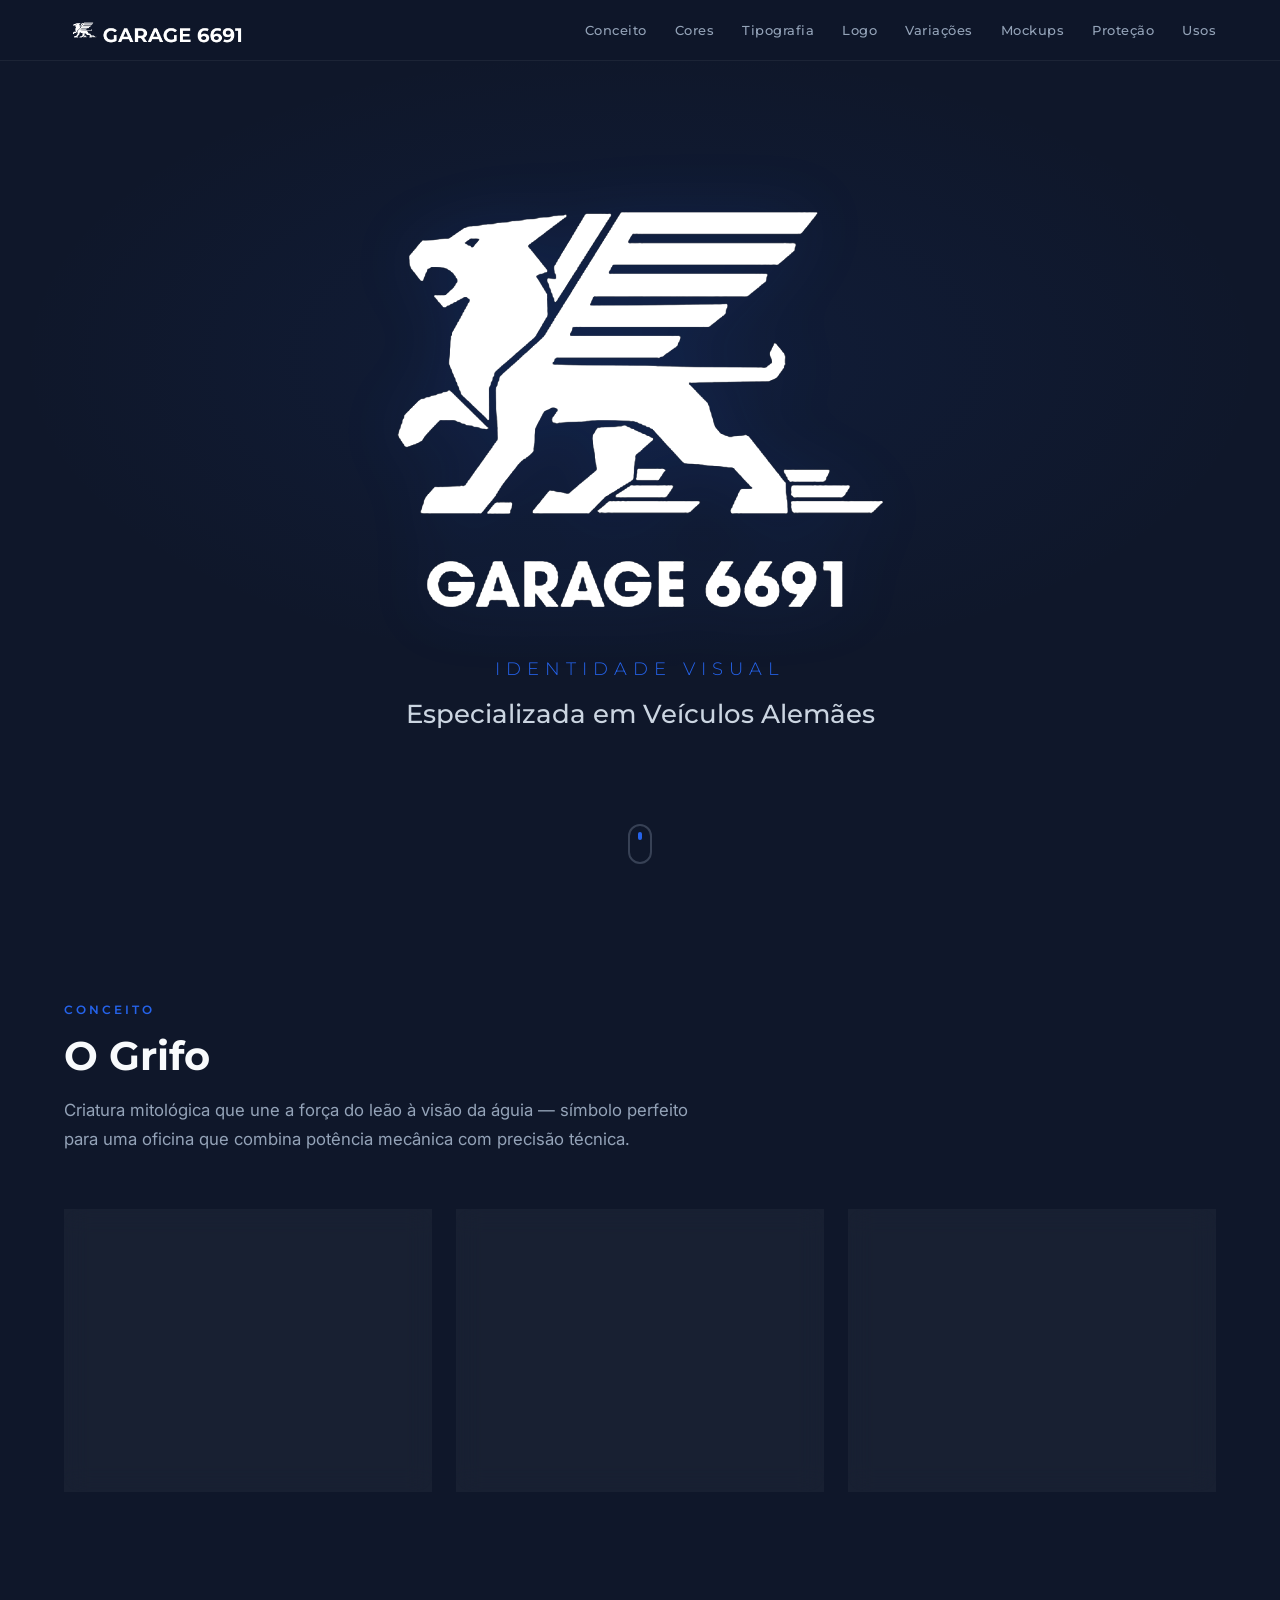
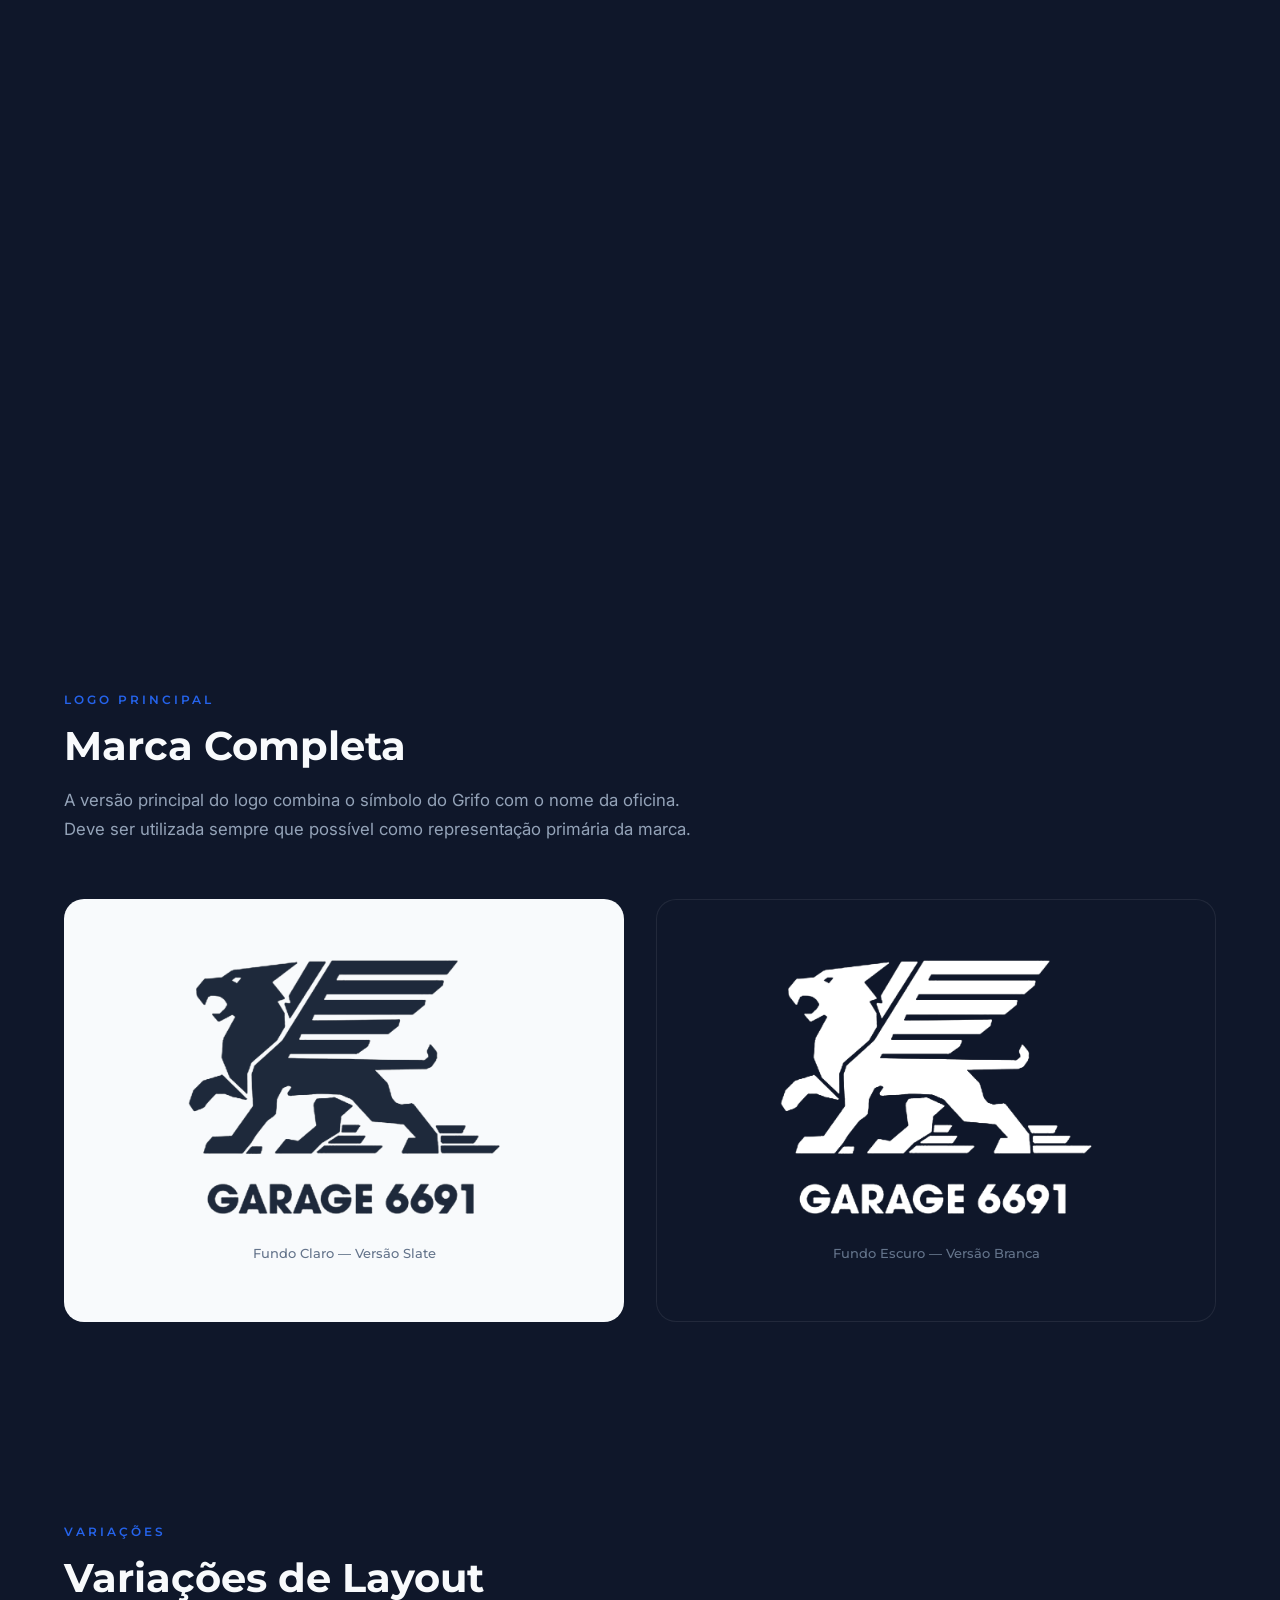
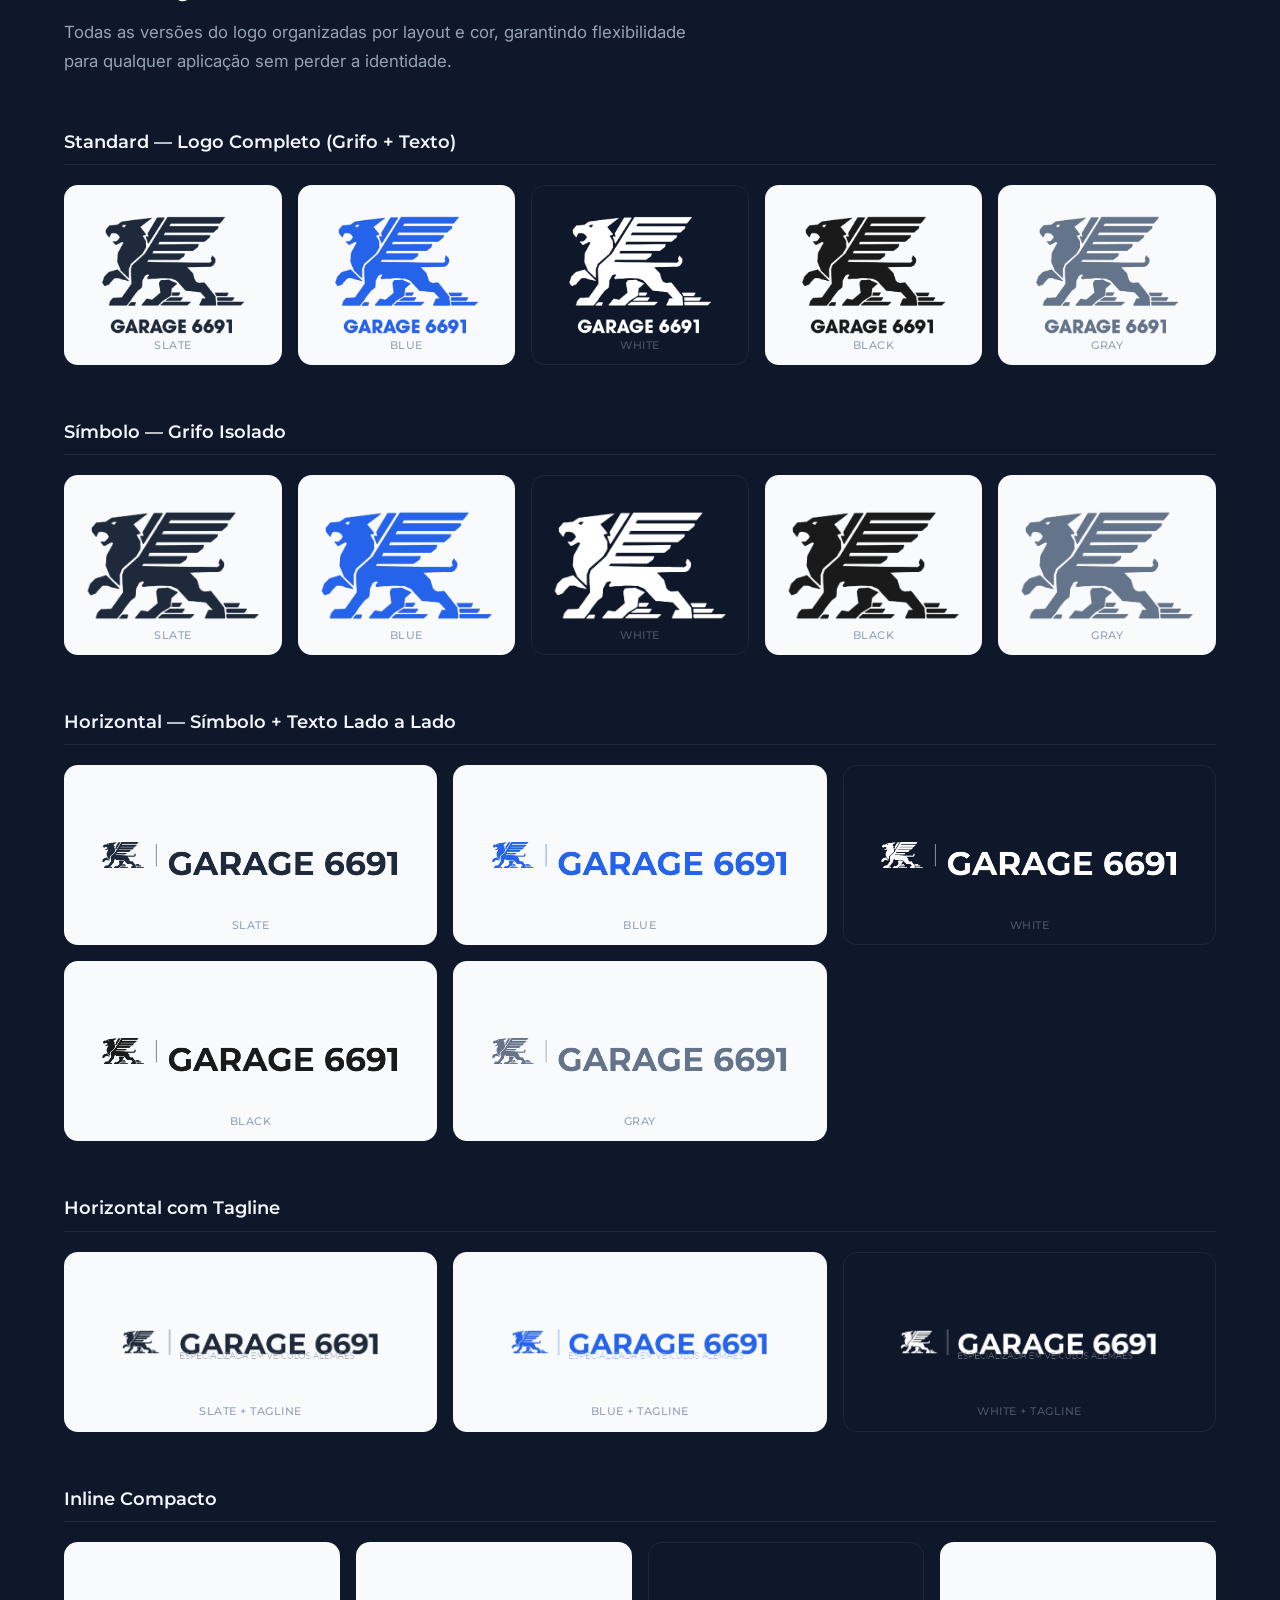
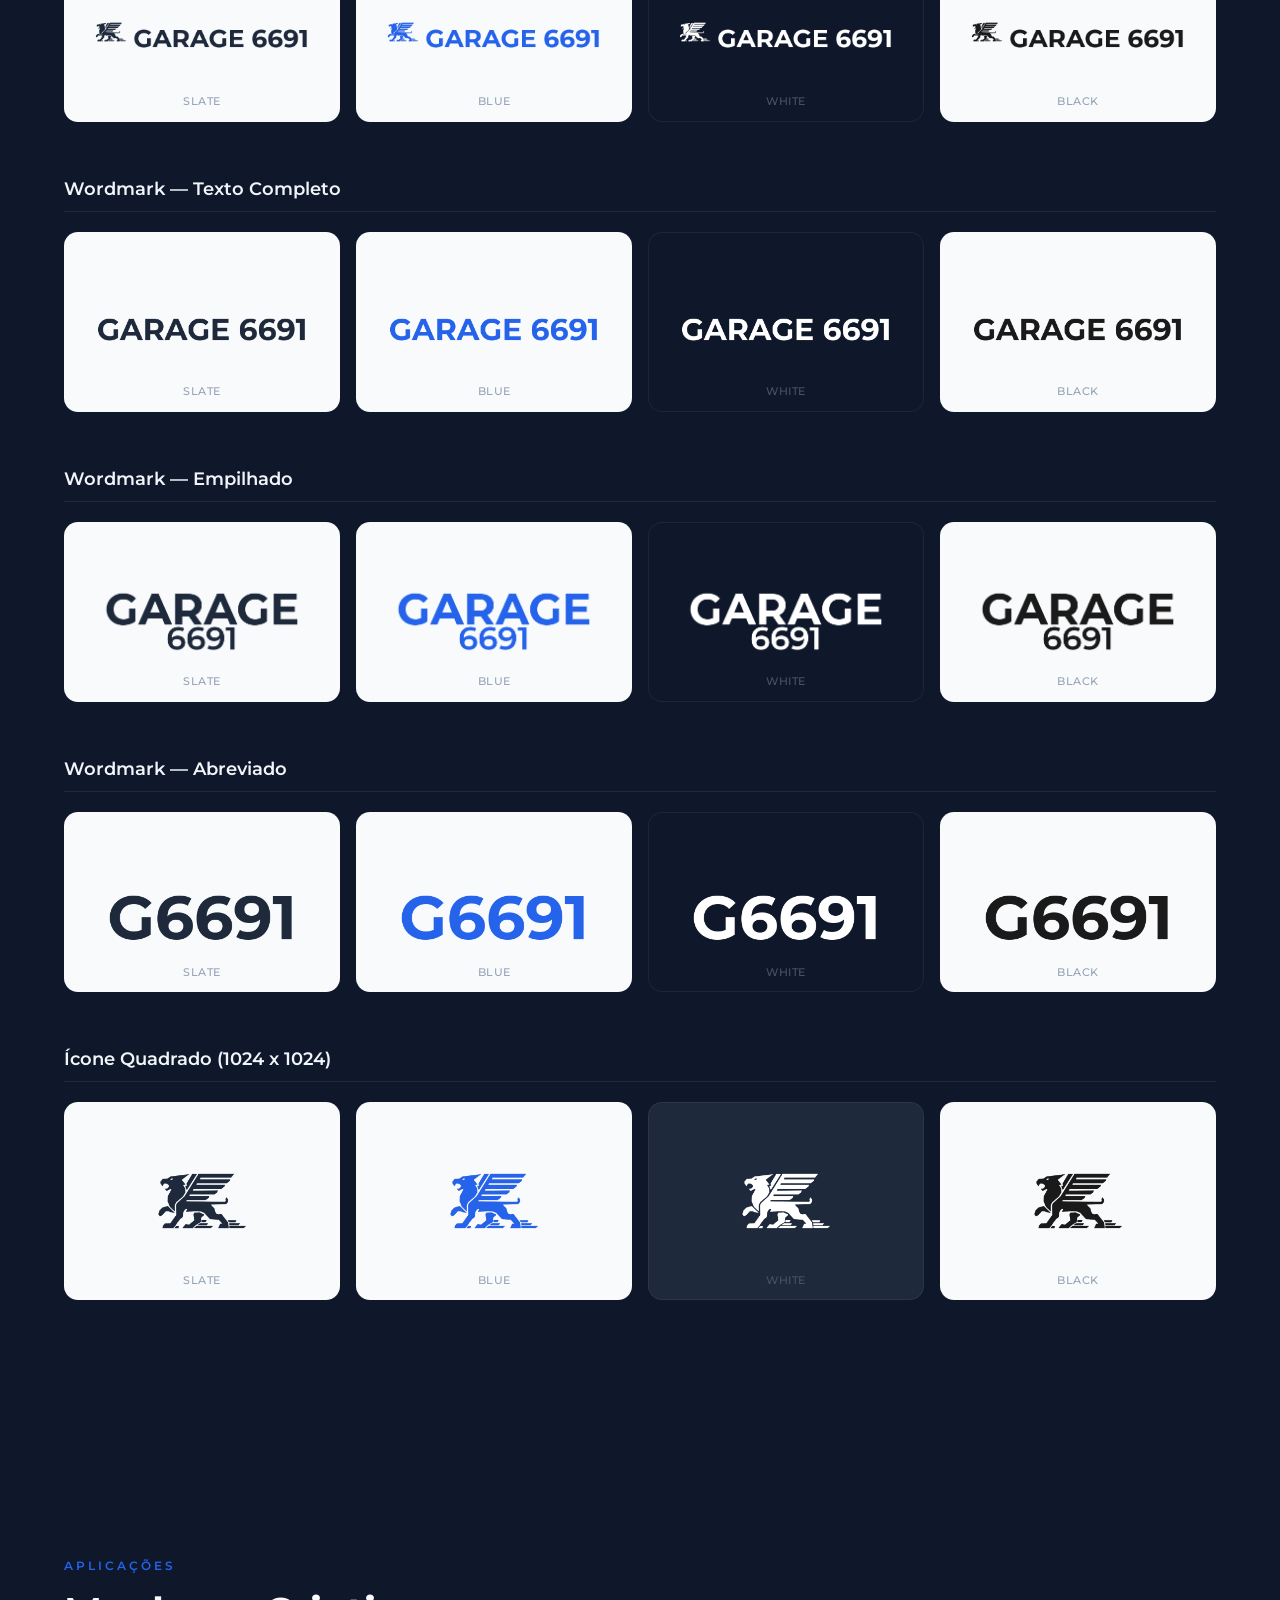
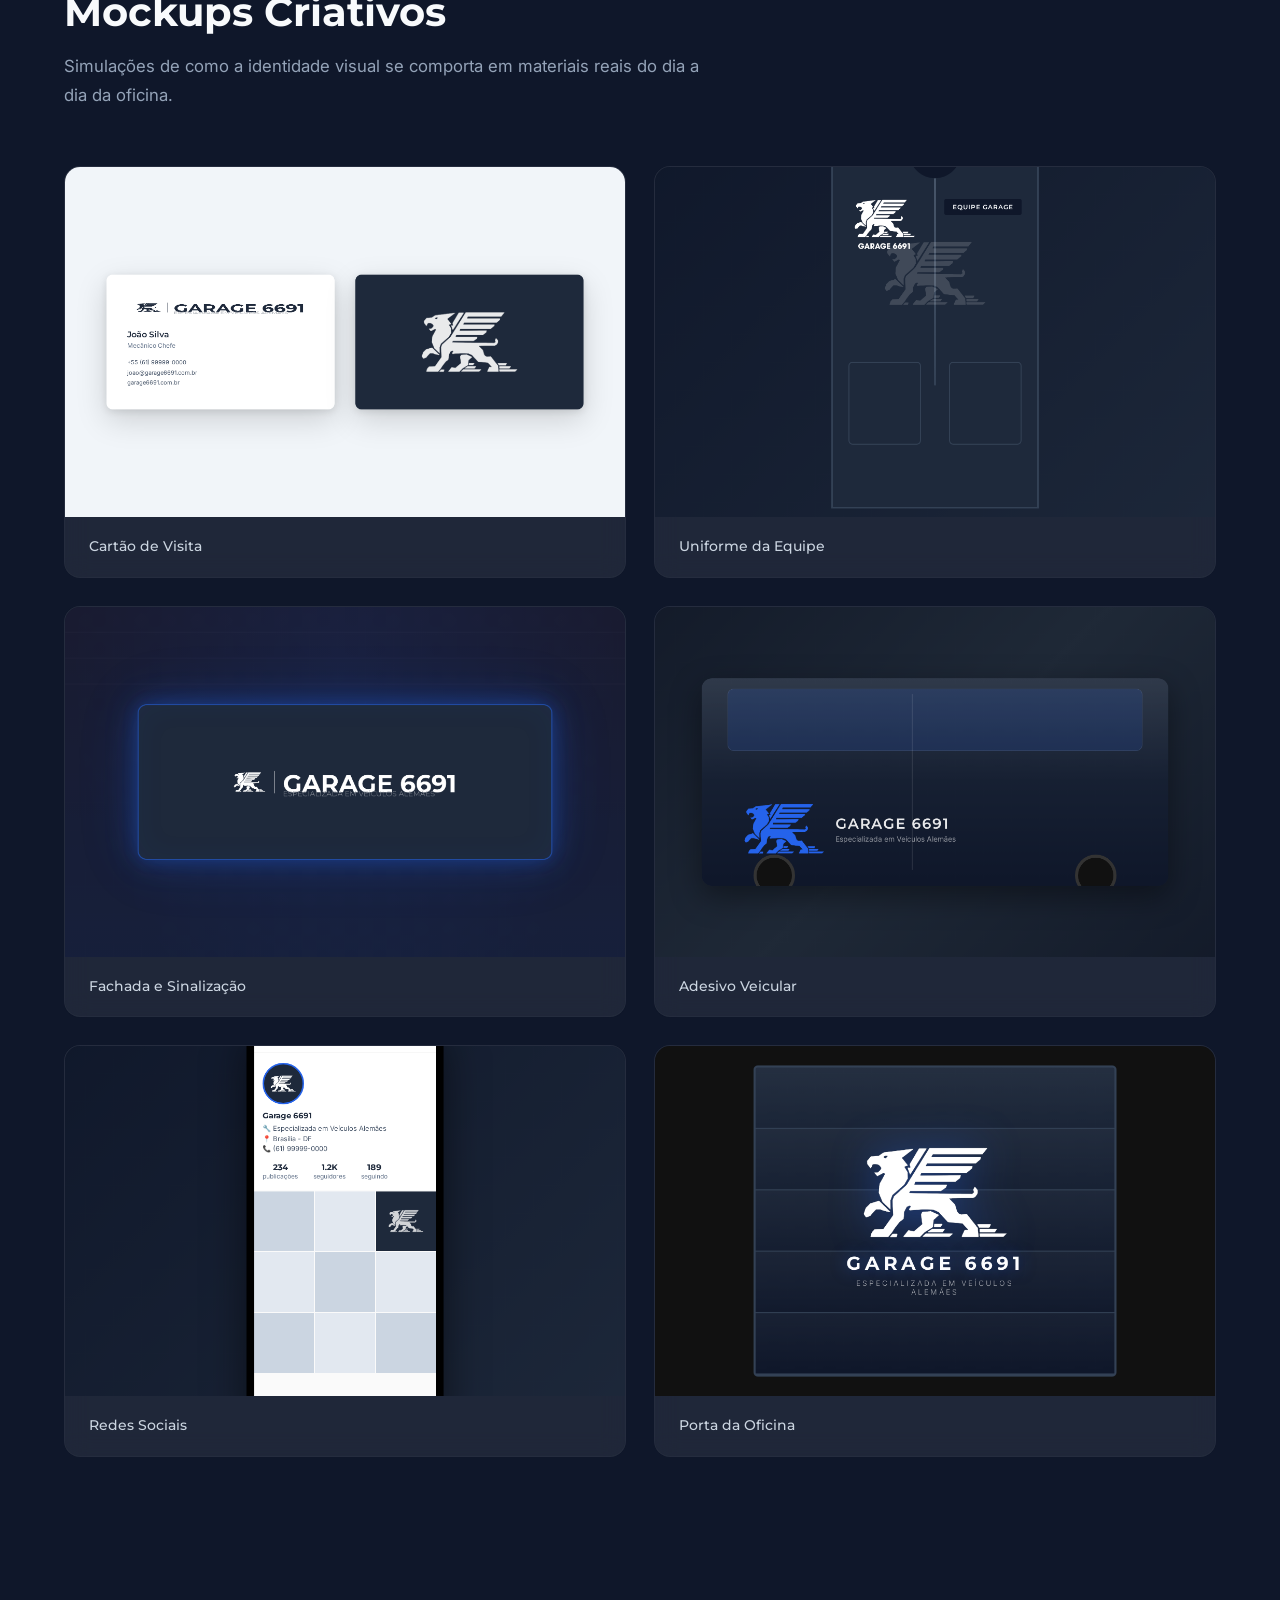
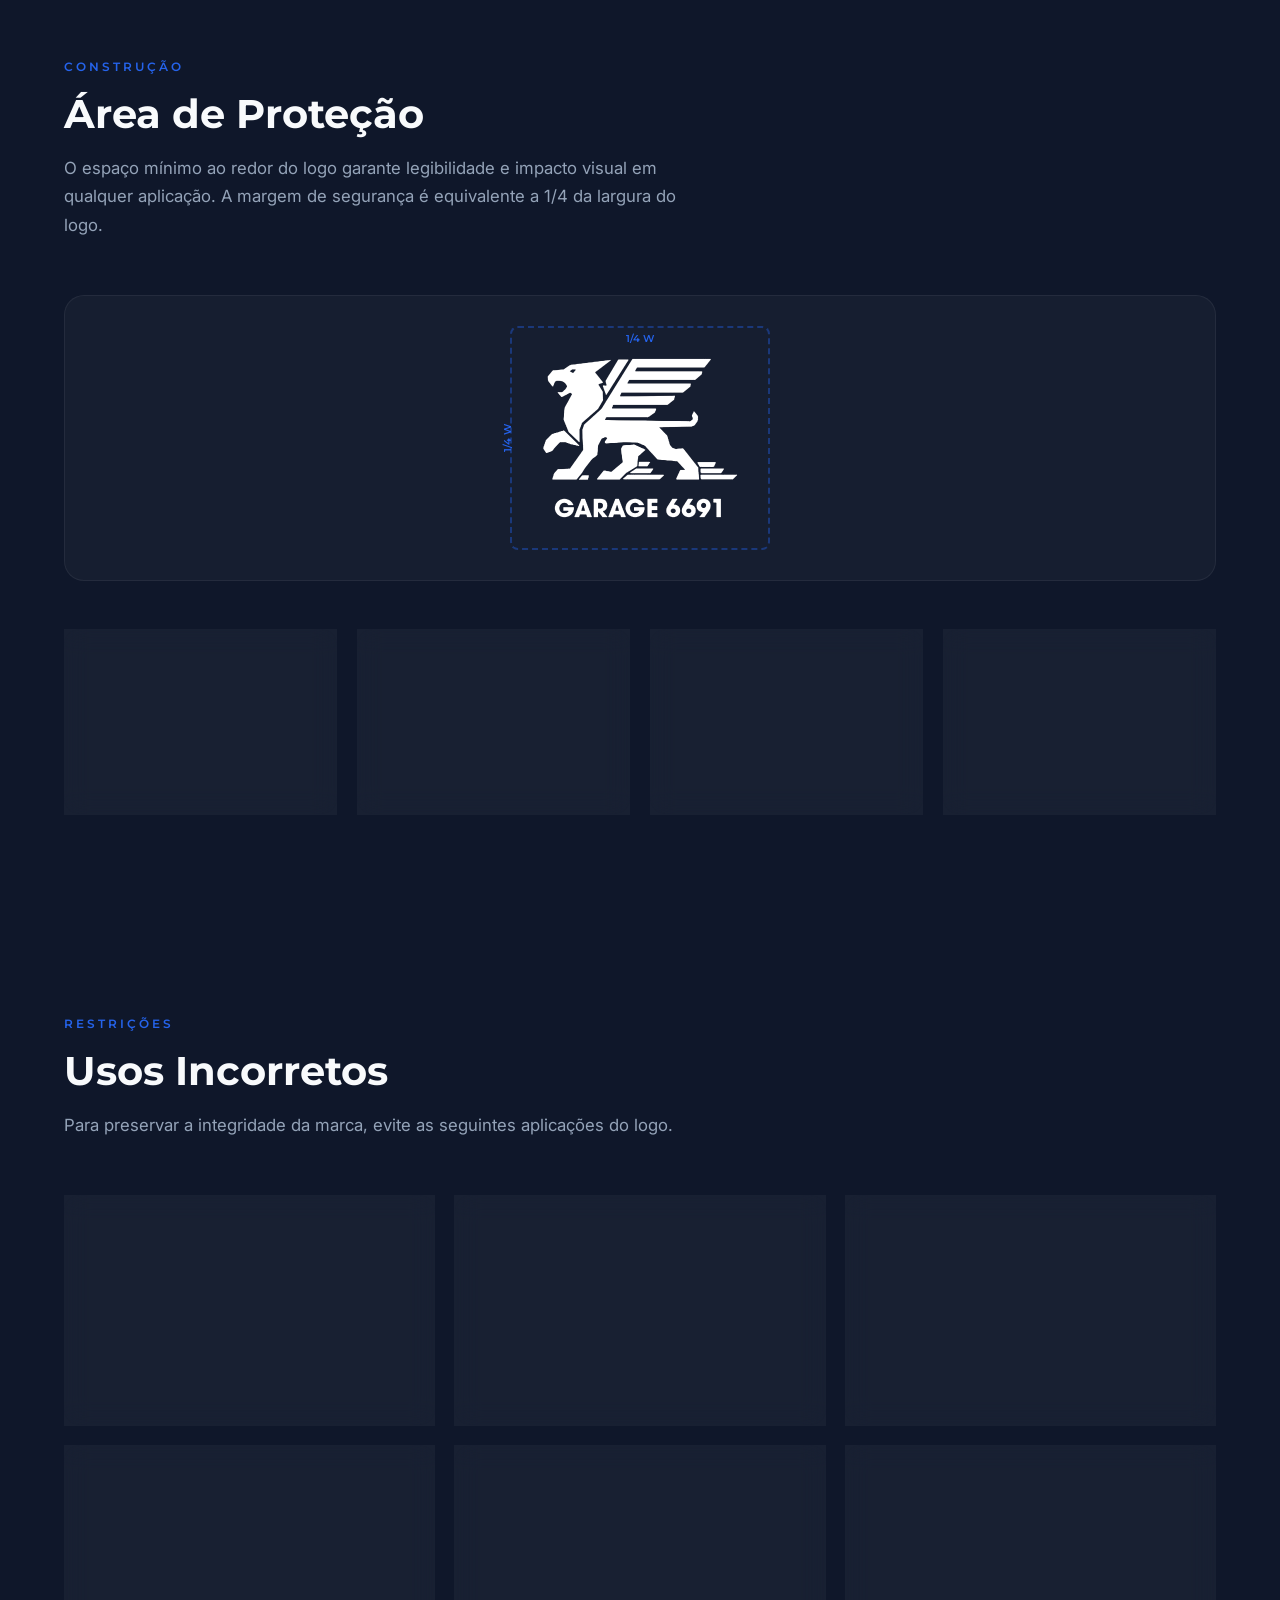
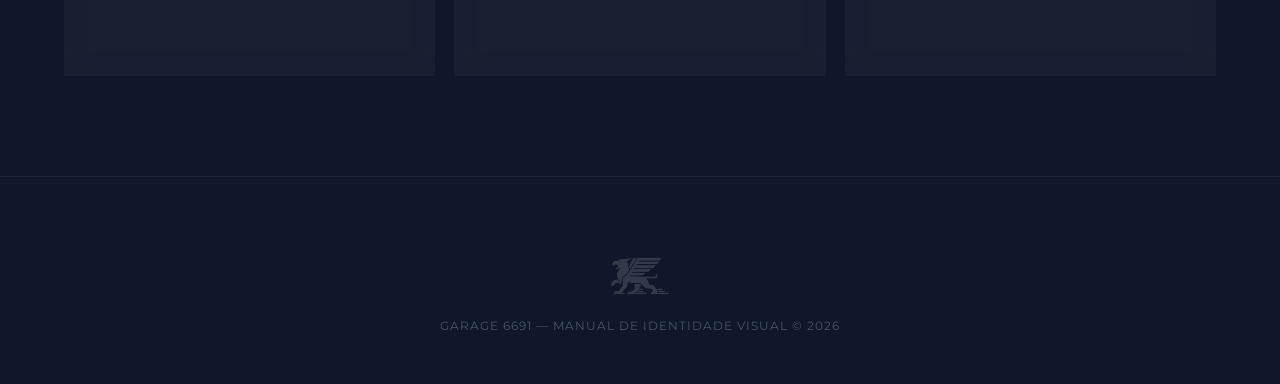
==== commit ac96e438: "IDV v6: logos hi-res 2x + horizontal proporcional - Todos logos renderizados a 2x resolução (standar" ====
--- a/index.html
+++ b/index.html
@@ -1,1205 +1,843 @@
 <!DOCTYPE html>
 <html lang="pt-BR">
 <head>
-    <meta charset="UTF-8">
-    <meta name="viewport" content="width=device-width, initial-scale=1.0">
-    <title>GARAGE 6691 - Manual de Identidade Visual</title>
-    <link rel="preconnect" href="https://fonts.googleapis.com">
-    <link rel="preconnect" href="https://fonts.gstatic.com" crossorigin>
-    <link href="https://fonts.googleapis.com/css2?family=Montserrat:wght@300;400;500;600;700;800;900&family=Inter:wght@300;400;500;600;700&display=swap" rel="stylesheet">
-    <style>
-        * {
-            margin: 0;
-            padding: 0;
-            box-sizing: border-box;
-        }
-
-        :root {
-            --slate: #1E293B;
-            --blue: #2563EB;
-            --dark: #0F172A;
-            --white: #FFFFFF;
-            --gray: #64748B;
-            --ice: #F8FAFC;
-            --border: #334155;
-        }
-
-        body {
-            font-family: 'Inter', sans-serif;
-            background: var(--dark);
-            color: var(--white);
-            line-height: 1.6;
-            overflow-x: hidden;
-        }
-
-        h1, h2, h3, h4, h5, h6 {
-            font-family: 'Montserrat', sans-serif;
-            font-weight: 700;
-            line-height: 1.2;
-        }
-
-        /* Navigation */
-        nav {
-            position: fixed;
-            top: 0;
-            left: 0;
-            right: 0;
-            background: rgba(15, 23, 42, 0.95);
-            backdrop-filter: blur(10px);
-            padding: 1rem 2rem;
-            z-index: 1000;
-            border-bottom: 1px solid var(--border);
-        }
-
-        nav .container {
-            max-width: 1400px;
-            margin: 0 auto;
-            display: flex;
-            justify-content: space-between;
-            align-items: center;
-        }
-
-        nav .logo {
-            height: 40px;
-            width: auto;
-            max-width: 100%;
-        }
-
-        nav ul {
-            list-style: none;
-            display: flex;
-            gap: 2rem;
-        }
-
-        nav a {
-            color: var(--white);
-            text-decoration: none;
-            font-weight: 500;
-            font-size: 0.9rem;
-            transition: color 0.3s;
-        }
-
-        nav a:hover {
-            color: var(--blue);
-        }
-
-        @media (max-width: 768px) {
-            nav {
-                padding: 1rem;
-            }
-
-            nav ul {
-                display: none;
-            }
-
-            nav .logo {
-                height: 32px;
-            }
-        }
-
-        /* Container */
-        .container {
-            max-width: 1400px;
-            margin: 0 auto;
-            padding: 0 2rem;
-        }
-
-        @media (max-width: 768px) {
-            .container {
-                padding: 0 1rem;
-            }
-        }
-
-        /* Section */
-        section {
-            padding: 6rem 0;
-            opacity: 0;
-            transform: translateY(30px);
-            transition: opacity 0.8s, transform 0.8s;
-        }
-
-        section.visible {
-            opacity: 1;
-            transform: translateY(0);
-        }
-
-        @media (max-width: 768px) {
-            section {
-                padding: 4rem 0;
-            }
-        }
-
-        @media (max-width: 480px) {
-            section {
-                padding: 3rem 0;
-            }
-        }
-
-        section h2 {
-            font-size: 3rem;
-            margin-bottom: 1rem;
-            background: linear-gradient(135deg, var(--white) 0%, var(--blue) 100%);
-            -webkit-background-clip: text;
-            -webkit-text-fill-color: transparent;
-            background-clip: text;
-        }
-
-        @media (max-width: 768px) {
-            section h2 {
-                font-size: 2.2rem;
-            }
-        }
-
-        @media (max-width: 480px) {
-            section h2 {
-                font-size: 1.8rem;
-            }
-        }
-
-        section .subtitle {
-            font-size: 1.2rem;
-            color: var(--gray);
-            margin-bottom: 3rem;
-        }
-
-        @media (max-width: 480px) {
-            section .subtitle {
-                font-size: 1rem;
-                margin-bottom: 2rem;
-            }
-        }
-
-        /* Hero */
-        #hero {
-            min-height: 100vh;
-            display: flex;
-            flex-direction: column;
-            justify-content: center;
-            align-items: center;
-            text-align: center;
-            background: linear-gradient(135deg, var(--dark) 0%, var(--slate) 100%);
-            position: relative;
-            padding: 6rem 2rem;
-        }
-
-        #hero .hero-logo {
-            max-width: 600px;
-            width: 100%;
-            height: auto;
-            margin-bottom: 2rem;
-            filter: drop-shadow(0 20px 60px rgba(37, 99, 235, 0.3));
-        }
-
-        @media (max-width: 768px) {
-            #hero .hero-logo {
-                max-width: 400px;
-            }
-        }
-
-        @media (max-width: 480px) {
-            #hero .hero-logo {
-                max-width: 280px;
-            }
-
-            #hero {
-                padding: 4rem 1rem;
-            }
-        }
-
-        #hero .tagline {
-            font-size: 1.5rem;
-            font-weight: 300;
-            letter-spacing: 0.1em;
-            text-transform: uppercase;
-            color: var(--blue);
-            margin-bottom: 3rem;
-        }
-
-        @media (max-width: 480px) {
-            #hero .tagline {
-                font-size: 1rem;
-            }
-        }
-
-        #hero .scroll-indicator {
-            position: absolute;
-            bottom: 2rem;
-            left: 50%;
-            transform: translateX(-50%);
-            animation: bounce 2s infinite;
-        }
-
-        #hero .scroll-indicator::before {
-            content: '↓';
-            font-size: 2rem;
-            color: var(--blue);
-        }
-
-        @keyframes bounce {
-            0%, 100% { transform: translateX(-50%) translateY(0); }
-            50% { transform: translateX(-50%) translateY(-10px); }
-        }
-
-        /* Grid Systems */
-        .grid-3 {
-            display: grid;
-            grid-template-columns: repeat(auto-fit, minmax(min(300px, 100%), 1fr));
-            gap: 2rem;
-        }
-
-        @media (max-width: 480px) {
-            .grid-3 {
-                gap: 1.5rem;
-            }
-        }
-
-        .grid-2 {
-            display: grid;
-            grid-template-columns: repeat(auto-fit, minmax(min(400px, 100%), 1fr));
-            gap: 2rem;
-        }
-
-        @media (max-width: 768px) {
-            .grid-2 {
-                grid-template-columns: 1fr;
-            }
-        }
-
-        .grid-4 {
-            display: grid;
-            grid-template-columns: repeat(auto-fit, minmax(min(280px, 100%), 1fr));
-            gap: 1.5rem;
-        }
-
-        @media (max-width: 480px) {
-            .grid-4 {
-                gap: 1rem;
-            }
-        }
-
-        /* Cards */
-        .card {
-            background: rgba(255, 255, 255, 0.05);
-            border: 1px solid var(--border);
-            border-radius: 12px;
-            padding: 2rem;
-            transition: transform 0.3s, box-shadow 0.3s;
-        }
-
-        .card:hover {
-            transform: translateY(-5px);
-            box-shadow: 0 20px 40px rgba(37, 99, 235, 0.2);
-        }
-
-        @media (max-width: 480px) {
-            .card {
-                padding: 1.5rem;
-            }
-        }
-
-        .card h3 {
-            font-size: 1.5rem;
-            margin-bottom: 1rem;
-            color: var(--blue);
-        }
-
-        @media (max-width: 480px) {
-            .card h3 {
-                font-size: 1.2rem;
-            }
-        }
-
-        .card p {
-            color: var(--gray);
-            font-size: 0.95rem;
-        }
-
-        /* Color Swatches */
-        .color-grid {
-            display: grid;
-            grid-template-columns: repeat(auto-fit, minmax(min(200px, 100%), 1fr));
-            gap: 1.5rem;
-        }
-
-        .color-swatch {
-            text-align: center;
-            cursor: pointer;
-            transition: transform 0.3s;
-        }
-
-        .color-swatch:hover {
-            transform: scale(1.05);
-        }
-
-        .color-swatch .swatch {
-            height: 150px;
-            border-radius: 12px;
-            margin-bottom: 1rem;
-            border: 2px solid var(--border);
-            position: relative;
-            overflow: hidden;
-        }
-
-        @media (max-width: 480px) {
-            .color-swatch .swatch {
-                height: 100px;
-            }
-        }
-
-        .color-swatch .swatch::after {
-            content: 'Clique para copiar';
-            position: absolute;
-            top: 50%;
-            left: 50%;
-            transform: translate(-50%, -50%);
-            background: rgba(0, 0, 0, 0.8);
-            color: white;
-            padding: 0.5rem 1rem;
-            border-radius: 6px;
-            opacity: 0;
-            transition: opacity 0.3s;
-            font-size: 0.8rem;
-            white-space: nowrap;
-        }
-
-        .color-swatch .swatch:hover::after {
-            opacity: 1;
-        }
-
-        .color-swatch h4 {
-            font-size: 1.1rem;
-            margin-bottom: 0.5rem;
-        }
-
-        @media (max-width: 480px) {
-            .color-swatch h4 {
-                font-size: 0.95rem;
-            }
-        }
-
-        .color-swatch p {
-            font-family: 'Courier New', monospace;
-            color: var(--blue);
-            font-size: 0.9rem;
-        }
-
-        /* Typography */
-        .type-sample {
-            background: rgba(255, 255, 255, 0.05);
-            border: 1px solid var(--border);
-            border-radius: 12px;
-            padding: 2rem;
-            margin-bottom: 2rem;
-        }
-
-        @media (max-width: 480px) {
-            .type-sample {
-                padding: 1.5rem;
-            }
-        }
-
-        .type-sample h3 {
-            font-size: 2rem;
-            margin-bottom: 1rem;
-            color: var(--blue);
-        }
-
-        @media (max-width: 480px) {
-            .type-sample h3 {
-                font-size: 1.5rem;
-            }
-        }
-
-        .weight-row {
-            display: flex;
-            flex-wrap: wrap;
-            gap: 1rem;
-            margin-top: 1rem;
-        }
-
-        .weight-sample {
-            flex: 1;
-            min-width: 120px;
-            text-align: center;
-            padding: 1rem;
-            background: rgba(255, 255, 255, 0.03);
-            border-radius: 8px;
-        }
-
-        @media (max-width: 480px) {
-            .weight-sample {
-                min-width: 100px;
-                padding: 0.75rem;
-                font-size: 0.85rem;
-            }
-        }
-
-        /* Logo Display */
-        .logo-showcase {
-            background: white;
-            padding: 4rem;
-            border-radius: 12px;
-            text-align: center;
-            margin-bottom: 2rem;
-        }
-
-        @media (max-width: 768px) {
-            .logo-showcase {
-                padding: 3rem;
-            }
-        }
-
-        @media (max-width: 480px) {
-            .logo-showcase {
-                padding: 2rem 1rem;
-            }
-        }
-
-        .logo-showcase img {
-            max-width: 500px;
-            width: 100%;
-            height: auto;
-        }
-
-        @media (max-width: 480px) {
-            .logo-showcase img {
-                max-width: 300px;
-            }
-        }
-
-        .logo-showcase.dark {
-            background: var(--slate);
-        }
-
-        /* Logo Variations Grid */
-        .logo-variations-grid {
-            display: grid;
-            grid-template-columns: repeat(auto-fit, minmax(min(280px, 100%), 1fr));
-            gap: 2rem;
-        }
-
-        @media (max-width: 480px) {
-            .logo-variations-grid {
-                gap: 1.5rem;
-            }
-        }
-
-        .logo-card {
-            background: white;
-            border-radius: 12px;
-            padding: 2rem;
-            text-align: center;
-            border: 2px solid var(--border);
-        }
-
-        @media (max-width: 480px) {
-            .logo-card {
-                padding: 1.5rem;
-            }
-        }
-
-        .logo-card.dark {
-            background: var(--slate);
-        }
-
-        .logo-card img {
-            max-width: 100%;
-            height: auto;
-            max-height: 200px;
-            object-fit: contain;
-            margin-bottom: 1rem;
-        }
-
-        @media (max-width: 480px) {
-            .logo-card img {
-                max-height: 150px;
-            }
-        }
-
-        .logo-card .label {
-            font-size: 0.85rem;
-            color: var(--slate);
-            font-weight: 600;
-            text-transform: uppercase;
-            letter-spacing: 0.05em;
-        }
-
-        .logo-card.dark .label {
-            color: var(--white);
-        }
-
-        /* Mockups */
-        .mockup-grid {
-            display: grid;
-            grid-template-columns: repeat(auto-fit, minmax(min(400px, 100%), 1fr));
-            gap: 2rem;
-        }
-
-        @media (max-width: 768px) {
-            .mockup-grid {
-                grid-template-columns: 1fr;
-            }
-        }
-
-        .mockup-item {
-            border-radius: 12px;
-            overflow: hidden;
-            border: 1px solid var(--border);
-            transition: transform 0.3s;
-        }
-
-        .mockup-item:hover {
-            transform: scale(1.02);
-        }
-
-        .mockup-item img {
-            width: 100%;
-            height: auto;
-            display: block;
-        }
-
-        .mockup-item .caption {
-            padding: 1rem;
-            background: rgba(255, 255, 255, 0.05);
-            text-align: center;
-            font-weight: 600;
-        }
-
-        @media (max-width: 480px) {
-            .mockup-item .caption {
-                padding: 0.75rem;
-                font-size: 0.9rem;
-            }
-        }
-
-        /* Protection Area */
-        .protection-diagram {
-            background: white;
-            padding: 3rem;
-            border-radius: 12px;
-            text-align: center;
-            margin-top: 2rem;
-        }
-
-        @media (max-width: 480px) {
-            .protection-diagram {
-                padding: 2rem 1rem;
-            }
-        }
-
-        .protection-diagram img {
-            max-width: 400px;
-            width: 100%;
-            height: auto;
-        }
-
-        .size-guide {
-            display: grid;
-            grid-template-columns: repeat(auto-fit, minmax(min(250px, 100%), 1fr));
-            gap: 1.5rem;
-            margin-top: 2rem;
-        }
-
-        .size-item {
-            background: rgba(255, 255, 255, 0.05);
-            padding: 1.5rem;
-            border-radius: 8px;
-            border: 1px solid var(--border);
-        }
-
-        @media (max-width: 480px) {
-            .size-item {
-                padding: 1rem;
-            }
-        }
-
-        .size-item h4 {
-            color: var(--blue);
-            margin-bottom: 0.5rem;
-        }
-
-        /* Don'ts */
-        .donts-grid {
-            display: grid;
-            grid-template-columns: repeat(auto-fit, minmax(min(280px, 100%), 1fr));
-            gap: 1.5rem;
-        }
-
-        .dont-item {
-            background: rgba(239, 68, 68, 0.1);
-            border: 2px solid rgba(239, 68, 68, 0.3);
-            border-radius: 12px;
-            padding: 2rem;
-            text-align: center;
-        }
-
-        @media (max-width: 480px) {
-            .dont-item {
-                padding: 1.5rem;
-            }
-        }
-
-        .dont-item .icon {
-            font-size: 3rem;
-            margin-bottom: 1rem;
-        }
-
-        @media (max-width: 480px) {
-            .dont-item .icon {
-                font-size: 2rem;
-            }
-        }
-
-        .dont-item p {
-            color: #FCA5A5;
-            font-weight: 500;
-            font-size: 0.95rem;
-        }
-
-        @media (max-width: 480px) {
-            .dont-item p {
-                font-size: 0.85rem;
-            }
-        }
-
-        /* Footer */
-        footer {
-            background: var(--dark);
-            border-top: 1px solid var(--border);
-            padding: 3rem 0;
-            text-align: center;
-        }
-
-        footer p {
-            color: var(--gray);
-            font-size: 0.9rem;
-        }
-
-        /* Toast Notification */
-        .toast {
-            position: fixed;
-            bottom: 2rem;
-            right: 2rem;
-            background: var(--blue);
-            color: white;
-            padding: 1rem 2rem;
-            border-radius: 8px;
-            box-shadow: 0 10px 30px rgba(0, 0, 0, 0.3);
-            opacity: 0;
-            transform: translateY(100px);
-            transition: opacity 0.3s, transform 0.3s;
-            z-index: 2000;
-        }
-
-        @media (max-width: 480px) {
-            .toast {
-                right: 1rem;
-                left: 1rem;
-                bottom: 1rem;
-                padding: 0.75rem 1rem;
-                font-size: 0.9rem;
-            }
-        }
-
-        .toast.show {
-            opacity: 1;
-            transform: translateY(0);
-        }
-
-        /* Utility Classes */
-        .text-center {
-            text-align: center;
-        }
-
-        .mb-2 {
-            margin-bottom: 2rem;
-        }
-
-        .mt-2 {
-            margin-top: 2rem;
-        }
-    </style>
+<meta charset="UTF-8">
+<meta name="viewport" content="width=device-width, initial-scale=1.0">
+<title>Garage 6691 — Manual de Identidade Visual</title>
+<link rel="preconnect" href="https://fonts.googleapis.com">
+<link rel="preconnect" href="https://fonts.gstatic.com" crossorigin>
+<link href="https://fonts.googleapis.com/css2?family=Inter:wght@300;400;500;600&family=Montserrat:wght@300;400;500;600;700;900&display=swap" rel="stylesheet">
+<style>
+/* ========== RESET & BASE ========== */
+*, *::before, *::after { margin: 0; padding: 0; box-sizing: border-box; }
+html { scroll-behavior: smooth; font-size: 16px; }
+body {
+  font-family: 'Inter', sans-serif;
+  font-weight: 400;
+  line-height: 1.7;
+  color: #e2e8f0;
+  background: #0F172A;
+  overflow-x: hidden;
+}
+img { max-width: 100%; height: auto; display: block; }
+a { color: #2563EB; text-decoration: none; }
+h1, h2, h3, h4, h5, h6 { font-family: 'Montserrat', sans-serif; line-height: 1.2; }
+
+/* ========== UTILITY ========== */
+.section { padding: 100px 24px; max-width: 1200px; margin: 0 auto; }
+.section-label {
+  font-family: 'Montserrat', sans-serif;
+  font-weight: 600;
+  font-size: 0.75rem;
+  letter-spacing: 3px;
+  text-transform: uppercase;
+  color: #2563EB;
+  margin-bottom: 12px;
+}
+.section-title {
+  font-weight: 700;
+  font-size: 2.5rem;
+  color: #f8fafc;
+  margin-bottom: 16px;
+}
+.section-desc {
+  font-size: 1.05rem;
+  color: #94a3b8;
+  max-width: 640px;
+  margin-bottom: 56px;
+}
+.card {
+  background: rgba(255,255,255,0.04);
+  border: 1px solid rgba(255,255,255,0.06);
+  border-radius: 16px;
+  backdrop-filter: blur(12px);
+  -webkit-backdrop-filter: blur(12px);
+  transition: transform 0.3s ease, box-shadow 0.3s ease;
+}
+.card:hover { transform: translateY(-3px); box-shadow: 0 12px 40px rgba(0,0,0,0.3); }
+.grid-auto {
+  display: grid;
+  grid-template-columns: repeat(auto-fit, minmax(min(280px, 100%), 1fr));
+  gap: 24px;
+}
+.fade-in { opacity: 0; transform: translateY(30px); transition: opacity 0.7s ease, transform 0.7s ease; }
+.fade-in.visible { opacity: 1; transform: translateY(0); }
+
+/* ========== NAV ========== */
+nav {
+  position: fixed; top: 0; left: 0; right: 0; z-index: 100;
+  background: rgba(15,23,42,0.85);
+  backdrop-filter: blur(16px);
+  -webkit-backdrop-filter: blur(16px);
+  border-bottom: 1px solid rgba(255,255,255,0.06);
+  transition: background 0.3s;
+}
+.nav-inner {
+  max-width: 1200px; margin: 0 auto;
+  display: flex; align-items: center; justify-content: space-between;
+  padding: 14px 24px;
+}
+.nav-logo { height: 32px; }
+.nav-links { display: flex; gap: 28px; list-style: none; }
+.nav-links a {
+  font-family: 'Montserrat', sans-serif;
+  font-weight: 500; font-size: 0.82rem;
+  letter-spacing: 0.5px; color: #94a3b8;
+  transition: color 0.2s;
+}
+.nav-links a:hover { color: #f8fafc; }
+
+/* ========== 1. HERO ========== */
+#hero {
+  min-height: 100vh; display: flex; flex-direction: column;
+  align-items: center; justify-content: center;
+  text-align: center; padding: 120px 24px 80px;
+  background: radial-gradient(ellipse 70% 50% at 50% 40%, rgba(37,99,235,0.08) 0%, transparent 70%), #0F172A;
+  position: relative;
+}
+.hero-logo {
+  max-width: 500px; width: 90%;
+  margin-bottom: 40px;
+  filter: drop-shadow(0 4px 32px rgba(37,99,235,0.12));
+  animation: heroFade 1.2s ease both;
+}
+@keyframes heroFade { from { opacity: 0; transform: scale(0.92) translateY(20px); } to { opacity: 1; transform: scale(1) translateY(0); } }
+.hero-tag {
+  font-family: 'Montserrat', sans-serif;
+  font-weight: 300; font-size: 1.1rem;
+  letter-spacing: 6px; text-transform: uppercase;
+  color: #2563EB; margin-bottom: 8px;
+  animation: heroFade 1.2s 0.3s ease both;
+}
+.hero-sub {
+  font-family: 'Montserrat', sans-serif;
+  font-weight: 500; font-size: 1.6rem;
+  color: #cbd5e1;
+  animation: heroFade 1.2s 0.5s ease both;
+}
+.scroll-indicator {
+  position: absolute; bottom: 36px;
+  width: 24px; height: 40px;
+  border: 2px solid rgba(148,163,184,0.3);
+  border-radius: 12px; display: flex; justify-content: center;
+  animation: heroFade 1.2s 0.8s ease both;
+}
+.scroll-dot {
+  width: 4px; height: 8px; background: #2563EB;
+  border-radius: 4px; margin-top: 6px;
+  animation: scrollBounce 2s infinite;
+}
+@keyframes scrollBounce { 0%,100% { transform: translateY(0); opacity: 1; } 50% { transform: translateY(12px); opacity: 0.3; } }
+
+/* ========== 2. CONCEITO ========== */
+.concept-icon {
+  width: 56px; height: 56px; border-radius: 14px;
+  background: rgba(37,99,235,0.12);
+  display: flex; align-items: center; justify-content: center;
+  margin-bottom: 20px; font-size: 1.5rem;
+}
+.concept-card { padding: 36px 28px; }
+.concept-card h3 { font-weight: 600; font-size: 1.15rem; color: #f1f5f9; margin-bottom: 10px; }
+.concept-card p { font-size: 0.92rem; color: #94a3b8; }
+
+/* ========== 3. PALETA ========== */
+.color-grid { display: grid; grid-template-columns: repeat(auto-fit, minmax(min(160px, 100%), 1fr)); gap: 20px; }
+.color-swatch {
+  border-radius: 14px; overflow: hidden; cursor: pointer;
+  background: rgba(255,255,255,0.04); border: 1px solid rgba(255,255,255,0.06);
+  transition: transform 0.2s;
+}
+.color-swatch:hover { transform: scale(1.03); }
+.swatch-block { height: 100px; transition: transform 0.3s; }
+.swatch-info { padding: 14px 16px; }
+.swatch-name { font-family: 'Montserrat', sans-serif; font-weight: 600; font-size: 0.85rem; color: #f1f5f9; }
+.swatch-hex { font-family: 'Inter', monospace; font-size: 0.78rem; color: #64748b; margin-top: 2px; }
+.swatch-copied {
+  font-size: 0.7rem; color: #2563EB; font-weight: 600;
+  opacity: 0; transition: opacity 0.3s; margin-top: 2px;
+}
+.swatch-copied.show { opacity: 1; }
+
+/* ========== 4. TIPOGRAFIA ========== */
+.type-block { margin-bottom: 48px; }
+.type-label {
+  font-family: 'Montserrat', sans-serif;
+  font-weight: 600; font-size: 0.75rem;
+  letter-spacing: 2px; text-transform: uppercase;
+  color: #2563EB; margin-bottom: 20px;
+}
+.type-sample {
+  padding: 28px 0; border-bottom: 1px solid rgba(255,255,255,0.06);
+  display: flex; align-items: baseline; gap: 20px; flex-wrap: wrap;
+}
+.type-weight { font-size: 0.72rem; color: #64748b; min-width: 80px; font-family: 'Inter', sans-serif; }
+.type-text-mont { font-family: 'Montserrat', sans-serif; font-size: 1.8rem; color: #f1f5f9; }
+.type-text-inter { font-family: 'Inter', sans-serif; font-size: 1.3rem; color: #f1f5f9; }
+
+/* ========== 5. LOGO PRINCIPAL ========== */
+.logo-showcase {
+  display: grid; grid-template-columns: 1fr 1fr; gap: 32px;
+}
+.showcase-card {
+  border-radius: 20px; padding: 56px 40px;
+  display: flex; flex-direction: column; align-items: center; justify-content: center;
+  min-height: 420px;
+}
+.showcase-card img { max-width: 320px; width: 100%; }
+.showcase-light { background: #f8fafc; }
+.showcase-dark { background: #0F172A; border: 1px solid rgba(255,255,255,0.08); }
+.showcase-caption {
+  margin-top: 24px; font-size: 0.82rem; color: #64748b;
+  font-family: 'Montserrat', sans-serif; font-weight: 500;
+}
+.showcase-dark .showcase-caption { color: #64748b; }
+
+/* ========== 6. VARIACOES ========== */
+.var-group { margin-bottom: 56px; }
+.var-group-title {
+  font-family: 'Montserrat', sans-serif;
+  font-weight: 600; font-size: 1.1rem; color: #f1f5f9;
+  margin-bottom: 20px; padding-bottom: 12px;
+  border-bottom: 1px solid rgba(255,255,255,0.08);
+}
+.var-grid { display: grid; gap: 16px; }
+.var-grid-5 { grid-template-columns: repeat(auto-fit, minmax(min(200px, 100%), 1fr)); }
+.var-grid-4 { grid-template-columns: repeat(auto-fit, minmax(min(220px, 100%), 1fr)); }
+.var-grid-wide { grid-template-columns: repeat(auto-fit, minmax(min(340px, 100%), 1fr)); }
+.var-item {
+  border-radius: 14px; padding: 28px 20px;
+  display: flex; flex-direction: column; align-items: center; justify-content: center;
+  min-height: 180px;
+  border: 1px solid rgba(255,255,255,0.06);
+  position: relative;
+}
+.var-item img { max-height: 120px; width: auto; max-width: 100%; object-fit: contain; }
+.var-item-wide img { max-height: 60px; width: 100%; object-fit: contain; }
+.var-item-icon img { max-height: 140px; }
+.var-bg-light { background: #f8fafc; }
+.var-bg-dark { background: #0F172A; }
+.var-bg-mid { background: #1e293b; }
+.var-label {
+  position: absolute; bottom: 10px; left: 0; right: 0; text-align: center;
+  font-size: 0.68rem; font-family: 'Montserrat', sans-serif;
+  font-weight: 500; letter-spacing: 0.5px; text-transform: uppercase;
+}
+.var-bg-light .var-label { color: #94a3b8; }
+.var-bg-dark .var-label, .var-bg-mid .var-label { color: #475569; }
+
+/* ========== 7. MOCKUPS ========== */
+.mockup-grid {
+  display: grid; grid-template-columns: repeat(auto-fit, minmax(min(380px, 100%), 1fr)); gap: 28px;
+}
+.mockup-card { border-radius: 16px; overflow: hidden; }
+.mockup-card img { width: 100%; aspect-ratio: 16/10; object-fit: cover; }
+.mockup-caption {
+  padding: 18px 24px;
+  font-family: 'Montserrat', sans-serif; font-weight: 500;
+  font-size: 0.88rem; color: #cbd5e1;
+  background: rgba(255,255,255,0.03);
+}
+
+/* ========== 8. AREA DE PROTECAO ========== */
+.protection-visual {
+  display: flex; align-items: center; justify-content: center;
+  padding: 60px; margin-bottom: 48px;
+  background: rgba(255,255,255,0.03); border-radius: 20px;
+  border: 1px solid rgba(255,255,255,0.06);
+}
+.protection-logo-wrap {
+  position: relative; display: inline-block;
+}
+.protection-logo-wrap img { width: 200px; }
+.protection-border {
+  position: absolute; inset: -30px;
+  border: 2px dashed rgba(37,99,235,0.4);
+  border-radius: 8px;
+}
+.protection-arrow {
+  position: absolute; color: #2563EB; font-size: 0.65rem;
+  font-family: 'Montserrat', sans-serif; font-weight: 600;
+}
+.protection-arrow.top { top: -26px; left: 50%; transform: translateX(-50%); }
+.protection-arrow.left { left: -46px; top: 50%; transform: translateY(-50%) rotate(-90deg); }
+.size-grid { display: grid; grid-template-columns: repeat(auto-fit, minmax(min(240px, 100%), 1fr)); gap: 20px; }
+.size-card {
+  padding: 28px 24px; text-align: center;
+}
+.size-value {
+  font-family: 'Montserrat', sans-serif; font-weight: 700;
+  font-size: 2rem; color: #2563EB; margin-bottom: 4px;
+}
+.size-context {
+  font-family: 'Montserrat', sans-serif; font-weight: 600;
+  font-size: 0.82rem; color: #f1f5f9; margin-bottom: 4px;
+}
+.size-detail { font-size: 0.78rem; color: #64748b; }
+
+/* ========== 9. USOS INCORRETOS ========== */
+.dont-grid { display: grid; grid-template-columns: repeat(auto-fit, minmax(min(280px, 100%), 1fr)); gap: 20px; }
+.dont-card { padding: 32px 24px; text-align: center; }
+.dont-icon {
+  width: 56px; height: 56px; border-radius: 50%;
+  background: rgba(239,68,68,0.12); color: #ef4444;
+  display: flex; align-items: center; justify-content: center;
+  margin: 0 auto 16px; font-size: 1.4rem;
+}
+.dont-card h4 {
+  font-family: 'Montserrat', sans-serif; font-weight: 600;
+  font-size: 0.9rem; color: #f1f5f9; margin-bottom: 8px;
+}
+.dont-card p { font-size: 0.82rem; color: #94a3b8; }
+
+/* ========== 10. FOOTER ========== */
+footer {
+  text-align: center; padding: 80px 24px 48px;
+  border-top: 1px solid rgba(255,255,255,0.06);
+}
+footer img { width: 60px; margin: 0 auto 20px; opacity: 0.15; }
+footer p {
+  font-family: 'Montserrat', sans-serif;
+  font-size: 0.78rem; color: #475569; letter-spacing: 1px;
+}
+
+/* ========== TOAST ========== */
+.toast {
+  position: fixed; bottom: 32px; left: 50%; transform: translateX(-50%) translateY(80px);
+  background: #1e293b; color: #f1f5f9; padding: 12px 28px;
+  border-radius: 10px; font-size: 0.85rem; font-weight: 500;
+  border: 1px solid rgba(37,99,235,0.3);
+  box-shadow: 0 8px 32px rgba(0,0,0,0.4);
+  transition: transform 0.4s cubic-bezier(0.34,1.56,0.64,1), opacity 0.4s;
+  opacity: 0; z-index: 200; pointer-events: none;
+  font-family: 'Montserrat', sans-serif;
+}
+.toast.show { transform: translateX(-50%) translateY(0); opacity: 1; }
+
+/* ========== RESPONSIVE 768px ========== */
+@media (max-width: 768px) {
+  .section { padding: 72px 20px; }
+  .section-title { font-size: 1.9rem; }
+  .section-desc { font-size: 0.95rem; }
+  .nav-links { display: none; }
+  .hero-logo { max-width: 360px; }
+  .hero-sub { font-size: 1.2rem; }
+  .hero-tag { font-size: 0.95rem; letter-spacing: 4px; }
+  .logo-showcase { grid-template-columns: 1fr; }
+  .showcase-card { min-height: 320px; padding: 40px 24px; }
+  .showcase-card img { max-width: 260px; }
+  .type-text-mont { font-size: 1.4rem; }
+  .type-text-inter { font-size: 1.1rem; }
+  .type-sample { flex-direction: column; gap: 6px; }
+  .color-grid { grid-template-columns: repeat(auto-fit, minmax(min(140px, 100%), 1fr)); gap: 14px; }
+  .swatch-block { height: 72px; }
+  .mockup-grid { grid-template-columns: 1fr; }
+  .var-grid-5, .var-grid-4 { grid-template-columns: repeat(auto-fit, minmax(min(160px, 100%), 1fr)); }
+  .var-grid-wide { grid-template-columns: 1fr; }
+  .var-item { min-height: 140px; padding: 20px 16px; }
+  .var-item img { max-height: 90px; }
+  .var-item-wide img { max-height: 48px; }
+  .protection-visual { padding: 40px 20px; }
+  .protection-logo-wrap img { width: 140px; }
+  .protection-border { inset: -22px; }
+  .size-grid { grid-template-columns: repeat(2, 1fr); }
+  .dont-grid { grid-template-columns: repeat(auto-fit, minmax(min(220px, 100%), 1fr)); }
+}
+
+/* ========== RESPONSIVE 480px ========== */
+@media (max-width: 480px) {
+  html { font-size: 15px; }
+  .section { padding: 56px 16px; }
+  .section-title { font-size: 1.55rem; }
+  .section-label { font-size: 0.68rem; letter-spacing: 2px; }
+  .section-desc { font-size: 0.88rem; margin-bottom: 40px; }
+  .hero-logo { max-width: 280px; }
+  .hero-sub { font-size: 1rem; }
+  .hero-tag { font-size: 0.8rem; letter-spacing: 3px; }
+  .nav-inner { padding: 10px 16px; }
+  .nav-logo { height: 26px; }
+  .concept-card { padding: 24px 20px; }
+  .color-grid { grid-template-columns: repeat(2, 1fr); gap: 10px; }
+  .swatch-block { height: 60px; }
+  .swatch-info { padding: 10px 12px; }
+  .swatch-name { font-size: 0.78rem; }
+  .logo-showcase { gap: 20px; }
+  .showcase-card { min-height: 260px; padding: 32px 16px; }
+  .showcase-card img { max-width: 200px; }
+  .type-text-mont { font-size: 1.15rem; }
+  .type-text-inter { font-size: 1rem; }
+  .var-grid-5, .var-grid-4 { grid-template-columns: repeat(2, 1fr); gap: 10px; }
+  .var-grid-wide { grid-template-columns: 1fr; }
+  .var-item { min-height: 110px; padding: 16px 12px; }
+  .var-item img { max-height: 70px; }
+  .var-item-wide img { max-height: 36px; }
+  .var-item-icon img { max-height: 90px; }
+  .mockup-grid { gap: 16px; }
+  .size-grid { grid-template-columns: 1fr; gap: 12px; }
+  .size-value { font-size: 1.6rem; }
+  .dont-grid { grid-template-columns: 1fr; gap: 14px; }
+  .dont-card { padding: 24px 18px; }
+  .protection-visual { padding: 28px 16px; }
+  .protection-logo-wrap img { width: 100px; }
+  .protection-border { inset: -16px; }
+  .protection-arrow { font-size: 0.55rem; }
+  .protection-arrow.left { left: -36px; }
+  footer { padding: 56px 16px 36px; }
+}
+</style>
 </head>
 <body>
-    <!-- Navigation -->
-    <nav>
-        <div class="container">
-            <img src="logos/inline-white.png" alt="GARAGE 6691" class="logo">
-            <ul>
-                <li><a href="#conceito">Conceito</a></li>
-                <li><a href="#cores">Cores</a></li>
-                <li><a href="#tipografia">Tipografia</a></li>
-                <li><a href="#logo">Logo</a></li>
-                <li><a href="#variacoes">Variações</a></li>
-                <li><a href="#mockups">Mockups</a></li>
-            </ul>
-        </div>
-    </nav>
-
-    <!-- Hero -->
-    <section id="hero">
-        <img src="logos/standard-white.png" alt="GARAGE 6691" class="hero-logo">
-        <p class="tagline">Especializada em Veículos Alemães</p>
-        <div class="scroll-indicator"></div>
-    </section>
-
-    <!-- Conceito -->
-    <section id="conceito">
-        <div class="container">
-            <h2>Conceito: O Grifo</h2>
-            <p class="subtitle">Poder, precisão e prestígio da engenharia alemã</p>
-            <div class="grid-3">
-                <div class="card">
-                    <h3>🦅 Vigilância</h3>
-                    <p>O olhar aguçado da águia representa nossa atenção aos mínimos detalhes, garantindo que cada veículo receba o cuidado preciso que merece.</p>
-                </div>
-                <div class="card">
-                    <h3>🦁 Força</h3>
-                    <p>A robustez do leão simboliza nossa capacidade técnica e expertise em lidar com os sistemas mais complexos da engenharia automotiva alemã.</p>
-                </div>
-                <div class="card">
-                    <h3>👑 Excelência</h3>
-                    <p>O grifo, guardião de tesouros, reflete nosso compromisso em preservar e potencializar o valor e performance de cada veículo premium.</p>
-                </div>
-            </div>
-        </div>
-    </section>
-
-    <!-- Paleta de Cores -->
-    <section id="cores">
-        <div class="container">
-            <h2>Paleta de Cores</h2>
-            <p class="subtitle">Clique em qualquer cor para copiar o código</p>
-            <div class="color-grid">
-                <div class="color-swatch" onclick="copyColor('#1E293B', 'Slate Profundo')">
-                    <div class="swatch" style="background: #1E293B;"></div>
-                    <h4>Slate Profundo</h4>
-                    <p>#1E293B</p>
-                </div>
-                <div class="color-swatch" onclick="copyColor('#2563EB', 'Azul Elétrico')">
-                    <div class="swatch" style="background: #2563EB;"></div>
-                    <h4>Azul Elétrico</h4>
-                    <p>#2563EB</p>
-                </div>
-                <div class="color-swatch" onclick="copyColor('#0F172A', 'Noite')">
-                    <div class="swatch" style="background: #0F172A;"></div>
-                    <h4>Noite</h4>
-                    <p>#0F172A</p>
-                </div>
-                <div class="color-swatch" onclick="copyColor('#FFFFFF', 'Branco')">
-                    <div class="swatch" style="background: #FFFFFF; border-color: #334155;"></div>
-                    <h4>Branco</h4>
-                    <p>#FFFFFF</p>
-                </div>
-                <div class="color-swatch" onclick="copyColor('#64748B', 'Cinza Aço')">
-                    <div class="swatch" style="background: #64748B;"></div>
-                    <h4>Cinza Aço</h4>
-                    <p>#64748B</p>
-                </div>
-                <div class="color-swatch" onclick="copyColor('#F8FAFC', 'Gelo')">
-                    <div class="swatch" style="background: #F8FAFC; border-color: #334155;"></div>
-                    <h4>Gelo</h4>
-                    <p>#F8FAFC</p>
-                </div>
-            </div>
-        </div>
-    </section>
-
-    <!-- Tipografia -->
-    <section id="tipografia">
-        <div class="container">
-            <h2>Tipografia</h2>
-            <p class="subtitle">Fontes modernas e versáteis para todos os contextos</p>
-
-            <div class="type-sample">
-                <h3 style="font-family: 'Montserrat', sans-serif;">Montserrat</h3>
-                <p style="color: var(--gray); margin-bottom: 1rem;">Títulos, destaques e logotipo</p>
-                <div class="weight-row">
-                    <div class="weight-sample" style="font-family: 'Montserrat'; font-weight: 300;">
-                        <div style="font-size: 1.5rem;">Aa</div>
-                        <div style="font-size: 0.8rem; color: var(--gray);">Light 300</div>
-                    </div>
-                    <div class="weight-sample" style="font-family: 'Montserrat'; font-weight: 400;">
-                        <div style="font-size: 1.5rem;">Aa</div>
-                        <div style="font-size: 0.8rem; color: var(--gray);">Regular 400</div>
-                    </div>
-                    <div class="weight-sample" style="font-family: 'Montserrat'; font-weight: 600;">
-                        <div style="font-size: 1.5rem;">Aa</div>
-                        <div style="font-size: 0.8rem; color: var(--gray);">SemiBold 600</div>
-                    </div>
-                    <div class="weight-sample" style="font-family: 'Montserrat'; font-weight: 700;">
-                        <div style="font-size: 1.5rem;">Aa</div>
-                        <div style="font-size: 0.8rem; color: var(--gray);">Bold 700</div>
-                    </div>
-                    <div class="weight-sample" style="font-family: 'Montserrat'; font-weight: 900;">
-                        <div style="font-size: 1.5rem;">Aa</div>
-                        <div style="font-size: 0.8rem; color: var(--gray);">Black 900</div>
-                    </div>
-                </div>
-            </div>
-
-            <div class="type-sample">
-                <h3 style="font-family: 'Inter', sans-serif;">Inter</h3>
-                <p style="color: var(--gray); margin-bottom: 1rem;">Textos corridos, descrições e legendas</p>
-                <div class="weight-row">
-                    <div class="weight-sample" style="font-family: 'Inter'; font-weight: 300;">
-                        <div style="font-size: 1.5rem;">Aa</div>
-                        <div style="font-size: 0.8rem; color: var(--gray);">Light 300</div>
-                    </div>
-                    <div class="weight-sample" style="font-family: 'Inter'; font-weight: 400;">
-                        <div style="font-size: 1.5rem;">Aa</div>
-                        <div style="font-size: 0.8rem; color: var(--gray);">Regular 400</div>
-                    </div>
-                    <div class="weight-sample" style="font-family: 'Inter'; font-weight: 500;">
-                        <div style="font-size: 1.5rem;">Aa</div>
-                        <div style="font-size: 0.8rem; color: var(--gray);">Medium 500</div>
-                    </div>
-                    <div class="weight-sample" style="font-family: 'Inter'; font-weight: 600;">
-                        <div style="font-size: 1.5rem;">Aa</div>
-                        <div style="font-size: 0.8rem; color: var(--gray);">SemiBold 600</div>
-                    </div>
-                    <div class="weight-sample" style="font-family: 'Inter'; font-weight: 700;">
-                        <div style="font-size: 1.5rem;">Aa</div>
-                        <div style="font-size: 0.8rem; color: var(--gray);">Bold 700</div>
-                    </div>
-                </div>
-            </div>
-        </div>
-    </section>
-
-    <!-- Logo Principal -->
-    <section id="logo">
-        <div class="container">
-            <h2>Logo Principal</h2>
-            <p class="subtitle">A marca completa com o Grifo e o nome integrado</p>
-
-            <div class="logo-showcase">
-                <img src="logos/standard-slate.png" alt="GARAGE 6691 - Logo Principal">
-            </div>
-
-            <div class="grid-2">
-                <div class="card">
-                    <h3>Uso Primário</h3>
-                    <p>Este é o logotipo completo e oficial da GARAGE 6691. Deve ser utilizado sempre que possível em todos os materiais de comunicação, incluindo fachadas, uniformes, documentos e mídias sociais.</p>
-                </div>
-                <div class="card">
-                    <h3>Símbolo Isolado</h3>
-                    <p>O Grifo pode ser utilizado isoladamente apenas em contextos onde o espaço é muito limitado, como ícones de aplicativos, avatares de redes sociais ou marcas d'água. O símbolo isolado mantém a força da identidade visual.</p>
-                </div>
-            </div>
-        </div>
-    </section>
-
-    <!-- Variações de Layout -->
-    <section id="variacoes">
-        <div class="container">
-            <h2>Variações de Layout</h2>
-            <p class="subtitle">Adaptações para diferentes aplicações e superfícies</p>
-
-            <h3 style="color: var(--blue); margin: 3rem 0 1.5rem;">Logo Completo (Standard)</h3>
-            <div class="logo-variations-grid">
-                <div class="logo-card">
-                    <img src="logos/standard-slate.png" alt="Standard Slate">
-                    <div class="label">Slate sobre Claro</div>
-                </div>
-                <div class="logo-card">
-                    <img src="logos/standard-blue.png" alt="Standard Blue">
-                    <div class="label">Azul sobre Claro</div>
-                </div>
-                <div class="logo-card dark">
-                    <img src="logos/standard-white.png" alt="Standard White">
-                    <div class="label">Branco sobre Escuro</div>
-                </div>
-            </div>
-
-            <h3 style="color: var(--blue); margin: 3rem 0 1.5rem;">Símbolo (Grifo Isolado)</h3>
-            <div class="logo-variations-grid">
-                <div class="logo-card">
-                    <img src="logos/symbol-slate.png" alt="Symbol Slate">
-                    <div class="label">Símbolo Slate</div>
-                </div>
-                <div class="logo-card">
-                    <img src="logos/symbol-blue.png" alt="Symbol Blue">
-                    <div class="label">Símbolo Azul</div>
-                </div>
-                <div class="logo-card dark">
-                    <img src="logos/symbol-white.png" alt="Symbol White">
-                    <div class="label">Símbolo Branco</div>
-                </div>
-            </div>
-
-            <h3 style="color: var(--blue); margin: 3rem 0 1.5rem;">Layout Horizontal</h3>
-            <div class="logo-variations-grid">
-                <div class="logo-card">
-                    <img src="logos/horizontal-slate.png" alt="Horizontal Slate">
-                    <div class="label">Horizontal Slate</div>
-                </div>
-                <div class="logo-card">
-                    <img src="logos/horizontal-blue.png" alt="Horizontal Blue">
-                    <div class="label">Horizontal Azul</div>
-                </div>
-                <div class="logo-card dark">
-                    <img src="logos/horizontal-white.png" alt="Horizontal White">
-                    <div class="label">Horizontal Branco</div>
-                </div>
-            </div>
-
-            <h3 style="color: var(--blue); margin: 3rem 0 1.5rem;">Com Tagline</h3>
-            <div class="logo-variations-grid">
-                <div class="logo-card">
-                    <img src="logos/horizontal-slate-tagline.png" alt="Tagline Slate">
-                    <div class="label">Com Tagline Slate</div>
-                </div>
-                <div class="logo-card">
-                    <img src="logos/horizontal-blue-tagline.png" alt="Tagline Blue">
-                    <div class="label">Com Tagline Azul</div>
-                </div>
-                <div class="logo-card dark">
-                    <img src="logos/horizontal-white-tagline.png" alt="Tagline White">
-                    <div class="label">Com Tagline Branco</div>
-                </div>
-            </div>
-
-            <h3 style="color: var(--blue); margin: 3rem 0 1.5rem;">Layout Inline (Compacto)</h3>
-            <div class="grid-4">
-                <div class="logo-card">
-                    <img src="logos/inline-slate.png" alt="Inline Slate">
-                    <div class="label">Inline Slate</div>
-                </div>
-                <div class="logo-card">
-                    <img src="logos/inline-blue.png" alt="Inline Blue">
-                    <div class="label">Inline Azul</div>
-                </div>
-                <div class="logo-card dark">
-                    <img src="logos/inline-white.png" alt="Inline White">
-                    <div class="label">Inline Branco</div>
-                </div>
-                <div class="logo-card">
-                    <img src="logos/inline-black.png" alt="Inline Black">
-                    <div class="label">Inline Preto</div>
-                </div>
-            </div>
-
-            <h3 style="color: var(--blue); margin: 3rem 0 1.5rem;">Wordmark (Apenas Texto)</h3>
-            <div class="grid-4">
-                <div class="logo-card">
-                    <img src="logos/wordmark-full-slate.png" alt="Wordmark Full Slate">
-                    <div class="label">Completo Slate</div>
-                </div>
-                <div class="logo-card">
-                    <img src="logos/wordmark-stacked-slate.png" alt="Wordmark Stacked Slate">
-                    <div class="label">Empilhado Slate</div>
-                </div>
-                <div class="logo-card">
-                    <img src="logos/wordmark-abbrev-blue.png" alt="Wordmark Abbrev Blue">
-                    <div class="label">Abreviado Azul</div>
-                </div>
-                <div class="logo-card dark">
-                    <img src="logos/wordmark-full-white.png" alt="Wordmark Full White">
-                    <div class="label">Completo Branco</div>
-                </div>
-            </div>
-
-            <h3 style="color: var(--blue); margin: 3rem 0 1.5rem;">Ícones (Aplicações Quadradas)</h3>
-            <div class="grid-4">
-                <div class="logo-card">
-                    <img src="logos/icon-slate.png" alt="Icon Slate">
-                    <div class="label">Ícone Slate</div>
-                </div>
-                <div class="logo-card">
-                    <img src="logos/icon-blue.png" alt="Icon Blue">
-                    <div class="label">Ícone Azul</div>
-                </div>
-                <div class="logo-card dark">
-                    <img src="logos/icon-white.png" alt="Icon White">
-                    <div class="label">Ícone Branco</div>
-                </div>
-                <div class="logo-card">
-                    <img src="logos/icon-black.png" alt="Icon Black">
-                    <div class="label">Ícone Preto</div>
-                </div>
-            </div>
-        </div>
-    </section>
-
-    <!-- Mockups Criativos -->
-    <section id="mockups">
-        <div class="container">
-            <h2>Mockups Criativos</h2>
-            <p class="subtitle">Aplicações da identidade visual em diferentes contextos</p>
-
-            <div class="mockup-grid">
-                <div class="mockup-item">
-                    <img src="mockups/business-card.png" alt="Cartão de Visita">
-                    <div class="caption">Cartão de Visita</div>
-                </div>
-                <div class="mockup-item">
-                    <img src="mockups/uniform.png" alt="Uniforme">
-                    <div class="caption">Uniforme</div>
-                </div>
-                <div class="mockup-item">
-                    <img src="mockups/signage.png" alt="Sinalização">
-                    <div class="caption">Sinalização Interna</div>
-                </div>
-                <div class="mockup-item">
-                    <img src="mockups/car-sticker.png" alt="Adesivo Veicular">
-                    <div class="caption">Adesivo Veicular</div>
-                </div>
-                <div class="mockup-item">
-                    <img src="mockups/social-media.png" alt="Redes Sociais">
-                    <div class="caption">Redes Sociais</div>
-                </div>
-                <div class="mockup-item">
-                    <img src="mockups/garage-door.png" alt="Porta de Garagem">
-                    <div class="caption">Porta de Garagem</div>
-                </div>
-            </div>
-        </div>
-    </section>
-
-    <!-- Área de Proteção -->
-    <section id="protecao">
-        <div class="container">
-            <h2>Área de Proteção</h2>
-            <p class="subtitle">Respiro mínimo para garantir legibilidade e impacto visual</p>
-
-            <div class="protection-diagram">
-                <img src="logos/symbol-slate.png" alt="Área de Proteção" style="padding: 10%; border: 2px dashed var(--blue);">
-                <p style="color: var(--slate); margin-top: 1rem; font-weight: 600;">Espaço mínimo: altura da letra "G" do logotipo</p>
-            </div>
-
-            <div class="size-guide">
-                <div class="size-item">
-                    <h4>Digital</h4>
-                    <p>Mínimo: 120px de largura</p>
-                    <p style="font-size: 0.85rem; color: var(--gray); margin-top: 0.5rem;">Para websites, redes sociais e aplicativos</p>
-                </div>
-                <div class="size-item">
-                    <h4>Impressão</h4>
-                    <p>Mínimo: 3cm de largura</p>
-                    <p style="font-size: 0.85rem; color: var(--gray); margin-top: 0.5rem;">Para materiais gráficos e uniformes</p>
-                </div>
-                <div class="size-item">
-                    <h4>Sinalização</h4>
-                    <p>Mínimo: 30cm de largura</p>
-                    <p style="font-size: 0.85rem; color: var(--gray); margin-top: 0.5rem;">Para fachadas e placas externas</p>
-                </div>
-                <div class="size-item">
-                    <h4>Veículos</h4>
-                    <p>Mínimo: 15cm de largura</p>
-                    <p style="font-size: 0.85rem; color: var(--gray); margin-top: 0.5rem;">Para adesivação de carros e utilitários</p>
-                </div>
-            </div>
-        </div>
-    </section>
-
-    <!-- Usos Incorretos -->
-    <section id="usos-incorretos">
-        <div class="container">
-            <h2>Usos Incorretos</h2>
-            <p class="subtitle">O que NUNCA fazer com a marca</p>
-
-            <div class="donts-grid">
-                <div class="dont-item">
-                    <div class="icon">🚫</div>
-                    <p>Não altere as proporções ou distorça o logo</p>
-                </div>
-                <div class="dont-item">
-                    <div class="icon">🎨</div>
-                    <p>Não use cores fora da paleta oficial</p>
-                </div>
-                <div class="dont-item">
-                    <div class="icon">↪️</div>
-                    <p>Não rotacione ou incline o logotipo</p>
-                </div>
-                <div class="dont-item">
-                    <div class="icon">🌈</div>
-                    <p>Não aplique gradientes, sombras ou efeitos 3D</p>
-                </div>
-                <div class="dont-item">
-                    <div class="icon">📐</div>
-                    <p>Não ignore a área de proteção mínima</p>
-                </div>
-                <div class="dont-item">
-                    <div class="icon">👻</div>
-                    <p>Não use o logo com baixo contraste ou transparência excessiva</p>
-                </div>
-            </div>
-        </div>
-    </section>
-
-    <!-- Footer -->
-    <footer>
-        <div class="container">
-            <img src="logos/symbol-gray.png" alt="GARAGE 6691" style="height: 60px; margin-bottom: 1rem; opacity: 0.5; max-width: 100%;">
-            <p>&copy; 2026 GARAGE 6691 - Todos os direitos reservados</p>
-            <p style="margin-top: 0.5rem; font-size: 0.8rem;">Manual de Identidade Visual</p>
-        </div>
-    </footer>
-
-    <!-- Toast Notification -->
-    <div id="toast" class="toast"></div>
-
-    <script>
-        // Intersection Observer for animations
-        const observerOptions = {
-            threshold: 0.1,
-            rootMargin: '0px 0px -50px 0px'
-        };
-
-        const observer = new IntersectionObserver((entries) => {
-            entries.forEach(entry => {
-                if (entry.isIntersecting) {
-                    entry.target.classList.add('visible');
-                }
-            });
-        }, observerOptions);
-
-        document.querySelectorAll('section').forEach(section => {
-            observer.observe(section);
-        });
-
-        // Color copy functionality
-        function copyColor(hex, name) {
-            navigator.clipboard.writeText(hex).then(() => {
-                showToast(`${name} (${hex}) copiado!`);
-            });
-        }
-
-        // Toast notification
-        function showToast(message) {
-            const toast = document.getElementById('toast');
-            toast.textContent = message;
-            toast.classList.add('show');
-
-            setTimeout(() => {
-                toast.classList.remove('show');
-            }, 2000);
-        }
-
-        // Smooth scroll for navigation
-        document.querySelectorAll('nav a').forEach(link => {
-            link.addEventListener('click', (e) => {
-                e.preventDefault();
-                const targetId = link.getAttribute('href');
-                const targetSection = document.querySelector(targetId);
-
-                if (targetSection) {
-                    const navHeight = document.querySelector('nav').offsetHeight;
-                    const targetPosition = targetSection.offsetTop - navHeight;
-
-                    window.scrollTo({
-                        top: targetPosition,
-                        behavior: 'smooth'
-                    });
-                }
-            });
-        });
-
-        // Initial animation trigger
-        window.addEventListener('load', () => {
-            document.querySelector('#hero').classList.add('visible');
-        });
-    </script>
+
+<!-- ========== NAV ========== -->
+<nav>
+  <div class="nav-inner">
+    <img src="logos/inline-white.png" alt="Garage 6691" class="nav-logo">
+    <ul class="nav-links">
+      <li><a href="#conceito">Conceito</a></li>
+      <li><a href="#paleta">Cores</a></li>
+      <li><a href="#tipografia">Tipografia</a></li>
+      <li><a href="#logo-principal">Logo</a></li>
+      <li><a href="#variacoes">Variações</a></li>
+      <li><a href="#mockups">Mockups</a></li>
+      <li><a href="#protecao">Proteção</a></li>
+      <li><a href="#incorretos">Usos</a></li>
+    </ul>
+  </div>
+</nav>
+
+<!-- ========== 1. HERO ========== -->
+<section id="hero">
+  <img src="logos/standard-white.png" alt="Garage 6691 — Logo Completo" class="hero-logo">
+  <p class="hero-tag">Identidade Visual</p>
+  <p class="hero-sub">Especializada em Veículos Alemães</p>
+  <div class="scroll-indicator"><div class="scroll-dot"></div></div>
+</section>
+
+<!-- ========== 2. CONCEITO ========== -->
+<section id="conceito" class="section">
+  <div class="fade-in">
+    <p class="section-label">Conceito</p>
+    <h2 class="section-title">O Grifo</h2>
+    <p class="section-desc">Criatura mitológica que une a força do leão à visão da águia — símbolo perfeito para uma oficina que combina potência mecânica com precisão técnica.</p>
+  </div>
+  <div class="grid-auto">
+    <div class="card concept-card fade-in">
+      <div class="concept-icon">
+        <svg width="24" height="24" fill="none" stroke="#2563EB" stroke-width="2" stroke-linecap="round" stroke-linejoin="round"><path d="M13 2L3 14h9l-1 8 10-12h-9l1-8z"/></svg>
+      </div>
+      <h3>Força e Precisão Alemã</h3>
+      <p>O Grifo representa a engenharia alemã em sua essência: potência bruta aliada a uma precisão milimétrica que define cada serviço executado na oficina.</p>
+    </div>
+    <div class="card concept-card fade-in">
+      <div class="concept-icon">
+        <svg width="24" height="24" fill="none" stroke="#2563EB" stroke-width="2" stroke-linecap="round" stroke-linejoin="round"><path d="M12 22s8-4 8-10V5l-8-3-8 3v7c0 6 8 10 8 10z"/></svg>
+      </div>
+      <h3>Proteção e Confiança</h3>
+      <p>Guardião dos tesouros na mitologia, o Grifo simboliza a confiança que os clientes depositam ao entregar seus veículos premium aos cuidados da Garage 6691.</p>
+    </div>
+    <div class="card concept-card fade-in">
+      <div class="concept-icon">
+        <svg width="24" height="24" fill="none" stroke="#2563EB" stroke-width="2" stroke-linecap="round" stroke-linejoin="round"><polygon points="12 2 15.09 8.26 22 9.27 17 14.14 18.18 21.02 12 17.77 5.82 21.02 7 14.14 2 9.27 8.91 8.26 12 2"/></svg>
+      </div>
+      <h3>Excelência em Cada Detalhe</h3>
+      <p>Com olhos de águia para os detalhes, cada traço do logo reflete o compromisso com a excelência técnica que distingue a oficina no mercado de veículos alemães.</p>
+    </div>
+  </div>
+</section>
+
+<!-- ========== 3. PALETA DE CORES ========== -->
+<section id="paleta" class="section">
+  <div class="fade-in">
+    <p class="section-label">Paleta de Cores</p>
+    <h2 class="section-title">Cores da Marca</h2>
+    <p class="section-desc">Uma paleta sóbria e técnica que transmite autoridade, confiança e sofisticação mecânica.</p>
+  </div>
+  <div class="color-grid fade-in" id="colorGrid"></div>
+</section>
+
+<!-- ========== 4. TIPOGRAFIA ========== -->
+<section id="tipografia" class="section">
+  <div class="fade-in">
+    <p class="section-label">Tipografia</p>
+    <h2 class="section-title">Fontes da Marca</h2>
+    <p class="section-desc">Montserrat para títulos com personalidade forte. Inter para textos com leitura confortável e profissional.</p>
+  </div>
+  <div class="fade-in">
+    <div class="type-block">
+      <p class="type-label">Montserrat — Títulos e Destaques</p>
+      <div class="type-sample">
+        <span class="type-weight">Light 300</span>
+        <span class="type-text-mont" style="font-weight:300">Garage 6691 — Precisão Alemã</span>
+      </div>
+      <div class="type-sample">
+        <span class="type-weight">Regular 400</span>
+        <span class="type-text-mont" style="font-weight:400">Garage 6691 — Precisão Alemã</span>
+      </div>
+      <div class="type-sample">
+        <span class="type-weight">Medium 500</span>
+        <span class="type-text-mont" style="font-weight:500">Garage 6691 — Precisão Alemã</span>
+      </div>
+      <div class="type-sample">
+        <span class="type-weight">SemiBold 600</span>
+        <span class="type-text-mont" style="font-weight:600">Garage 6691 — Precisão Alemã</span>
+      </div>
+      <div class="type-sample">
+        <span class="type-weight">Bold 700</span>
+        <span class="type-text-mont" style="font-weight:700">Garage 6691 — Precisão Alemã</span>
+      </div>
+      <div class="type-sample">
+        <span class="type-weight">Black 900</span>
+        <span class="type-text-mont" style="font-weight:900">Garage 6691 — Precisão Alemã</span>
+      </div>
+    </div>
+    <div class="type-block">
+      <p class="type-label">Inter — Texto Corrido e Interface</p>
+      <div class="type-sample">
+        <span class="type-weight">Light 300</span>
+        <span class="type-text-inter" style="font-weight:300">Manutenção preventiva e corretiva para veículos alemães com peças originais.</span>
+      </div>
+      <div class="type-sample">
+        <span class="type-weight">Regular 400</span>
+        <span class="type-text-inter" style="font-weight:400">Manutenção preventiva e corretiva para veículos alemães com peças originais.</span>
+      </div>
+      <div class="type-sample">
+        <span class="type-weight">Medium 500</span>
+        <span class="type-text-inter" style="font-weight:500">Manutenção preventiva e corretiva para veículos alemães com peças originais.</span>
+      </div>
+      <div class="type-sample">
+        <span class="type-weight">SemiBold 600</span>
+        <span class="type-text-inter" style="font-weight:600">Manutenção preventiva e corretiva para veículos alemães com peças originais.</span>
+      </div>
+    </div>
+  </div>
+</section>
+
+<!-- ========== 5. LOGO PRINCIPAL ========== -->
+<section id="logo-principal" class="section">
+  <div class="fade-in">
+    <p class="section-label">Logo Principal</p>
+    <h2 class="section-title">Marca Completa</h2>
+    <p class="section-desc">A versão principal do logo combina o símbolo do Grifo com o nome da oficina. Deve ser utilizada sempre que possível como representação primária da marca.</p>
+  </div>
+  <div class="logo-showcase fade-in">
+    <div class="showcase-card showcase-light">
+      <img src="logos/standard-slate.png" alt="Logo Slate sobre fundo claro">
+      <span class="showcase-caption">Fundo Claro — Versão Slate</span>
+    </div>
+    <div class="showcase-card showcase-dark">
+      <img src="logos/standard-white.png" alt="Logo Branco sobre fundo escuro">
+      <span class="showcase-caption">Fundo Escuro — Versão Branca</span>
+    </div>
+  </div>
+</section>
+
+<!-- ========== 6. VARIACOES ========== -->
+<section id="variacoes" class="section">
+  <div class="fade-in">
+    <p class="section-label">Variações</p>
+    <h2 class="section-title">Variações de Layout</h2>
+    <p class="section-desc">Todas as versões do logo organizadas por layout e cor, garantindo flexibilidade para qualquer aplicação sem perder a identidade.</p>
+  </div>
+
+  <!-- Standard -->
+  <div class="var-group fade-in">
+    <h3 class="var-group-title">Standard — Logo Completo (Grifo + Texto)</h3>
+    <div class="var-grid var-grid-5">
+      <div class="var-item var-bg-light"><img src="logos/standard-slate.png" alt="Standard Slate"><span class="var-label">Slate</span></div>
+      <div class="var-item var-bg-light"><img src="logos/standard-blue.png" alt="Standard Blue"><span class="var-label">Blue</span></div>
+      <div class="var-item var-bg-dark"><img src="logos/standard-white.png" alt="Standard White"><span class="var-label">White</span></div>
+      <div class="var-item var-bg-light"><img src="logos/standard-black.png" alt="Standard Black"><span class="var-label">Black</span></div>
+      <div class="var-item var-bg-light"><img src="logos/standard-gray.png" alt="Standard Gray"><span class="var-label">Gray</span></div>
+    </div>
+  </div>
+
+  <!-- Symbol -->
+  <div class="var-group fade-in">
+    <h3 class="var-group-title">Símbolo — Grifo Isolado</h3>
+    <div class="var-grid var-grid-5">
+      <div class="var-item var-bg-light"><img src="logos/symbol-slate.png" alt="Symbol Slate"><span class="var-label">Slate</span></div>
+      <div class="var-item var-bg-light"><img src="logos/symbol-blue.png" alt="Symbol Blue"><span class="var-label">Blue</span></div>
+      <div class="var-item var-bg-dark"><img src="logos/symbol-white.png" alt="Symbol White"><span class="var-label">White</span></div>
+      <div class="var-item var-bg-light"><img src="logos/symbol-black.png" alt="Symbol Black"><span class="var-label">Black</span></div>
+      <div class="var-item var-bg-light"><img src="logos/symbol-gray.png" alt="Symbol Gray"><span class="var-label">Gray</span></div>
+    </div>
+  </div>
+
+  <!-- Horizontal -->
+  <div class="var-group fade-in">
+    <h3 class="var-group-title">Horizontal — Símbolo + Texto Lado a Lado</h3>
+    <div class="var-grid var-grid-wide">
+      <div class="var-item var-item-wide var-bg-light"><img src="logos/horizontal-slate.png" alt="Horizontal Slate"><span class="var-label">Slate</span></div>
+      <div class="var-item var-item-wide var-bg-light"><img src="logos/horizontal-blue.png" alt="Horizontal Blue"><span class="var-label">Blue</span></div>
+      <div class="var-item var-item-wide var-bg-dark"><img src="logos/horizontal-white.png" alt="Horizontal White"><span class="var-label">White</span></div>
+      <div class="var-item var-item-wide var-bg-light"><img src="logos/horizontal-black.png" alt="Horizontal Black"><span class="var-label">Black</span></div>
+      <div class="var-item var-item-wide var-bg-light"><img src="logos/horizontal-gray.png" alt="Horizontal Gray"><span class="var-label">Gray</span></div>
+    </div>
+  </div>
+
+  <!-- Horizontal Tagline -->
+  <div class="var-group fade-in">
+    <h3 class="var-group-title">Horizontal com Tagline</h3>
+    <div class="var-grid var-grid-wide">
+      <div class="var-item var-item-wide var-bg-light"><img src="logos/horizontal-slate-tagline.png" alt="Horizontal Slate Tagline"><span class="var-label">Slate + Tagline</span></div>
+      <div class="var-item var-item-wide var-bg-light"><img src="logos/horizontal-blue-tagline.png" alt="Horizontal Blue Tagline"><span class="var-label">Blue + Tagline</span></div>
+      <div class="var-item var-item-wide var-bg-dark"><img src="logos/horizontal-white-tagline.png" alt="Horizontal White Tagline"><span class="var-label">White + Tagline</span></div>
+    </div>
+  </div>
+
+  <!-- Inline -->
+  <div class="var-group fade-in">
+    <h3 class="var-group-title">Inline Compacto</h3>
+    <div class="var-grid var-grid-4">
+      <div class="var-item var-item-wide var-bg-light"><img src="logos/inline-slate.png" alt="Inline Slate"><span class="var-label">Slate</span></div>
+      <div class="var-item var-item-wide var-bg-light"><img src="logos/inline-blue.png" alt="Inline Blue"><span class="var-label">Blue</span></div>
+      <div class="var-item var-item-wide var-bg-dark"><img src="logos/inline-white.png" alt="Inline White"><span class="var-label">White</span></div>
+      <div class="var-item var-item-wide var-bg-light"><img src="logos/inline-black.png" alt="Inline Black"><span class="var-label">Black</span></div>
+    </div>
+  </div>
+
+  <!-- Wordmark Full -->
+  <div class="var-group fade-in">
+    <h3 class="var-group-title">Wordmark — Texto Completo</h3>
+    <div class="var-grid var-grid-4">
+      <div class="var-item var-item-wide var-bg-light"><img src="logos/wordmark-full-slate.png" alt="Wordmark Full Slate"><span class="var-label">Slate</span></div>
+      <div class="var-item var-item-wide var-bg-light"><img src="logos/wordmark-full-blue.png" alt="Wordmark Full Blue"><span class="var-label">Blue</span></div>
+      <div class="var-item var-item-wide var-bg-dark"><img src="logos/wordmark-full-white.png" alt="Wordmark Full White"><span class="var-label">White</span></div>
+      <div class="var-item var-item-wide var-bg-light"><img src="logos/wordmark-full-black.png" alt="Wordmark Full Black"><span class="var-label">Black</span></div>
+    </div>
+  </div>
+
+  <!-- Wordmark Stacked -->
+  <div class="var-group fade-in">
+    <h3 class="var-group-title">Wordmark — Empilhado</h3>
+    <div class="var-grid var-grid-4">
+      <div class="var-item var-bg-light"><img src="logos/wordmark-stacked-slate.png" alt="Wordmark Stacked Slate"><span class="var-label">Slate</span></div>
+      <div class="var-item var-bg-light"><img src="logos/wordmark-stacked-blue.png" alt="Wordmark Stacked Blue"><span class="var-label">Blue</span></div>
+      <div class="var-item var-bg-dark"><img src="logos/wordmark-stacked-white.png" alt="Wordmark Stacked White"><span class="var-label">White</span></div>
+      <div class="var-item var-bg-light"><img src="logos/wordmark-stacked-black.png" alt="Wordmark Stacked Black"><span class="var-label">Black</span></div>
+    </div>
+  </div>
+
+  <!-- Wordmark Abbreviated -->
+  <div class="var-group fade-in">
+    <h3 class="var-group-title">Wordmark — Abreviado</h3>
+    <div class="var-grid var-grid-4">
+      <div class="var-item var-bg-light"><img src="logos/wordmark-abbrev-slate.png" alt="Wordmark Abbrev Slate"><span class="var-label">Slate</span></div>
+      <div class="var-item var-bg-light"><img src="logos/wordmark-abbrev-blue.png" alt="Wordmark Abbrev Blue"><span class="var-label">Blue</span></div>
+      <div class="var-item var-bg-dark"><img src="logos/wordmark-abbrev-white.png" alt="Wordmark Abbrev White"><span class="var-label">White</span></div>
+      <div class="var-item var-bg-light"><img src="logos/wordmark-abbrev-black.png" alt="Wordmark Abbrev Black"><span class="var-label">Black</span></div>
+    </div>
+  </div>
+
+  <!-- Icon -->
+  <div class="var-group fade-in">
+    <h3 class="var-group-title">Ícone Quadrado (1024 x 1024)</h3>
+    <div class="var-grid var-grid-4">
+      <div class="var-item var-item-icon var-bg-light"><img src="logos/icon-slate.png" alt="Icon Slate"><span class="var-label">Slate</span></div>
+      <div class="var-item var-item-icon var-bg-light"><img src="logos/icon-blue.png" alt="Icon Blue"><span class="var-label">Blue</span></div>
+      <div class="var-item var-item-icon var-bg-mid"><img src="logos/icon-white.png" alt="Icon White"><span class="var-label">White</span></div>
+      <div class="var-item var-item-icon var-bg-light"><img src="logos/icon-black.png" alt="Icon Black"><span class="var-label">Black</span></div>
+    </div>
+  </div>
+</section>
+
+<!-- ========== 7. MOCKUPS ========== -->
+<section id="mockups" class="section">
+  <div class="fade-in">
+    <p class="section-label">Aplicações</p>
+    <h2 class="section-title">Mockups Criativos</h2>
+    <p class="section-desc">Simulações de como a identidade visual se comporta em materiais reais do dia a dia da oficina.</p>
+  </div>
+  <div class="mockup-grid fade-in">
+    <div class="card mockup-card">
+      <img src="mockups/business-card.png" alt="Cartão de Visita" loading="lazy">
+      <div class="mockup-caption">Cartão de Visita</div>
+    </div>
+    <div class="card mockup-card">
+      <img src="mockups/uniform.png" alt="Uniforme" loading="lazy">
+      <div class="mockup-caption">Uniforme da Equipe</div>
+    </div>
+    <div class="card mockup-card">
+      <img src="mockups/signage.png" alt="Fachada" loading="lazy">
+      <div class="mockup-caption">Fachada e Sinalização</div>
+    </div>
+    <div class="card mockup-card">
+      <img src="mockups/car-sticker.png" alt="Adesivo Veicular" loading="lazy">
+      <div class="mockup-caption">Adesivo Veicular</div>
+    </div>
+    <div class="card mockup-card">
+      <img src="mockups/social-media.png" alt="Redes Sociais" loading="lazy">
+      <div class="mockup-caption">Redes Sociais</div>
+    </div>
+    <div class="card mockup-card">
+      <img src="mockups/garage-door.png" alt="Porta da Oficina" loading="lazy">
+      <div class="mockup-caption">Porta da Oficina</div>
+    </div>
+  </div>
+</section>
+
+<!-- ========== 8. AREA DE PROTECAO ========== -->
+<section id="protecao" class="section">
+  <div class="fade-in">
+    <p class="section-label">Construção</p>
+    <h2 class="section-title">Área de Proteção</h2>
+    <p class="section-desc">O espaço mínimo ao redor do logo garante legibilidade e impacto visual em qualquer aplicação. A margem de segurança é equivalente a 1/4 da largura do logo.</p>
+  </div>
+  <div class="protection-visual fade-in">
+    <div class="protection-logo-wrap">
+      <img src="logos/standard-white.png" alt="Área de proteção">
+      <div class="protection-border"></div>
+      <span class="protection-arrow top">1/4 W</span>
+      <span class="protection-arrow left">1/4 W</span>
+    </div>
+  </div>
+  <div class="size-grid fade-in">
+    <div class="card size-card">
+      <div class="size-value">120px</div>
+      <div class="size-context">Digital</div>
+      <div class="size-detail">Largura mínima para telas e interfaces web</div>
+    </div>
+    <div class="card size-card">
+      <div class="size-value">25mm</div>
+      <div class="size-context">Impressão</div>
+      <div class="size-detail">Largura mínima para materiais impressos</div>
+    </div>
+    <div class="card size-card">
+      <div class="size-value">40cm</div>
+      <div class="size-context">Sinalização</div>
+      <div class="size-detail">Largura mínima para placas e fachadas</div>
+    </div>
+    <div class="card size-card">
+      <div class="size-value">15cm</div>
+      <div class="size-context">Veículos</div>
+      <div class="size-detail">Largura mínima para adesivos veiculares</div>
+    </div>
+  </div>
+</section>
+
+<!-- ========== 9. USOS INCORRETOS ========== -->
+<section id="incorretos" class="section">
+  <div class="fade-in">
+    <p class="section-label">Restrições</p>
+    <h2 class="section-title">Usos Incorretos</h2>
+    <p class="section-desc">Para preservar a integridade da marca, evite as seguintes aplicações do logo.</p>
+  </div>
+  <div class="dont-grid fade-in">
+    <div class="card dont-card">
+      <div class="dont-icon">
+        <svg width="22" height="22" fill="none" stroke="currentColor" stroke-width="2" stroke-linecap="round"><path d="M21 3H3v18"/><path d="M21 3L3 21"/></svg>
+      </div>
+      <h4>Não Distorcer</h4>
+      <p>Nunca altere as proporções originais do logo, esticando ou comprimindo horizontal ou verticalmente.</p>
+    </div>
+    <div class="card dont-card">
+      <div class="dont-icon">
+        <svg width="22" height="22" fill="none" stroke="currentColor" stroke-width="2" stroke-linecap="round"><path d="M1 12s4-8 11-8 11 8 11 8-4 8-11 8S1 12 1 12z"/><circle cx="12" cy="12" r="3"/><line x1="2" y1="2" x2="22" y2="22"/></svg>
+      </div>
+      <h4>Não Rotacionar</h4>
+      <p>O logo deve ser sempre aplicado na posição horizontal original. Nunca incline ou gire.</p>
+    </div>
+    <div class="card dont-card">
+      <div class="dont-icon">
+        <svg width="22" height="22" fill="none" stroke="currentColor" stroke-width="2" stroke-linecap="round"><circle cx="11" cy="11" r="8"/><path d="M11 7v4h3"/><line x1="2" y1="2" x2="22" y2="22"/></svg>
+      </div>
+      <h4>Não Alterar Cores</h4>
+      <p>Use apenas as variações de cor oficiais. Nunca aplique gradientes, cores aleatórias ou filtros.</p>
+    </div>
+    <div class="card dont-card">
+      <div class="dont-icon">
+        <svg width="22" height="22" fill="none" stroke="currentColor" stroke-width="2" stroke-linecap="round"><rect x="3" y="3" width="16" height="16" rx="3"/><path d="M3 12h16"/><path d="M12 3v16"/></svg>
+      </div>
+      <h4>Não Adicionar Efeitos</h4>
+      <p>Sombras, brilhos, contornos, texturas e outros efeitos visuais comprometem a leitura da marca.</p>
+    </div>
+    <div class="card dont-card">
+      <div class="dont-icon">
+        <svg width="22" height="22" fill="none" stroke="currentColor" stroke-width="2" stroke-linecap="round"><rect x="2" y="2" width="18" height="18" rx="2"/><path d="M8 2v18"/><path d="M14 2v18"/><line x1="2" y1="2" x2="22" y2="22"/></svg>
+      </div>
+      <h4>Não Cortar</h4>
+      <p>Todas as versões devem ser exibidas por completo. Nunca recorte partes do Grifo ou do texto.</p>
+    </div>
+    <div class="card dont-card">
+      <div class="dont-icon">
+        <svg width="22" height="22" fill="none" stroke="currentColor" stroke-width="2" stroke-linecap="round"><rect x="2" y="2" width="18" height="18" rx="2"/><circle cx="7" cy="7" r="1.5" fill="currentColor"/><circle cx="15" cy="7" r="1.5" fill="currentColor"/><circle cx="7" cy="15" r="1.5" fill="currentColor"/><circle cx="15" cy="15" r="1.5" fill="currentColor"/><circle cx="11" cy="11" r="1.5" fill="currentColor"/></svg>
+      </div>
+      <h4>Não Usar Fundos Poluídos</h4>
+      <p>Evite aplicar o logo sobre imagens complexas ou padrões que prejudiquem o contraste e a legibilidade.</p>
+    </div>
+  </div>
+</section>
+
+<!-- ========== 10. FOOTER ========== -->
+<footer>
+  <img src="logos/symbol-white.png" alt="Grifo">
+  <p>GARAGE 6691 &mdash; MANUAL DE IDENTIDADE VISUAL &copy; 2026</p>
+</footer>
+
+<!-- ========== TOAST ========== -->
+<div class="toast" id="toast"></div>
+
+<script>
+/* ===== COLOR PALETTE ===== */
+const colors = [
+  { name: 'Slate', hex: '#1E293B', text: '#fff' },
+  { name: 'Blue', hex: '#2563EB', text: '#fff' },
+  { name: 'Dark', hex: '#0F172A', text: '#fff' },
+  { name: 'White', hex: '#FFFFFF', text: '#1a1a1a' },
+  { name: 'Black', hex: '#1A1A1A', text: '#fff' },
+  { name: 'Gray', hex: '#64748B', text: '#fff' }
+];
+
+const grid = document.getElementById('colorGrid');
+colors.forEach(c => {
+  const swatch = document.createElement('div');
+  swatch.className = 'color-swatch';
+  swatch.innerHTML = `
+    <div class="swatch-block" style="background:${c.hex};${c.hex==='#FFFFFF'?'border:1px solid rgba(255,255,255,0.1)':''}"></div>
+    <div class="swatch-info">
+      <div class="swatch-name">${c.name}</div>
+      <div class="swatch-hex">${c.hex}</div>
+      <div class="swatch-copied" id="copied-${c.hex}">Copiado!</div>
+    </div>`;
+  swatch.addEventListener('click', () => {
+    navigator.clipboard.writeText(c.hex).then(() => {
+      showToast(`${c.hex} copiado!`);
+      const el = document.getElementById('copied-' + c.hex);
+      el.classList.add('show');
+      setTimeout(() => el.classList.remove('show'), 1500);
+    });
+  });
+  grid.appendChild(swatch);
+});
+
+/* ===== TOAST ===== */
+function showToast(msg) {
+  const t = document.getElementById('toast');
+  t.textContent = msg;
+  t.classList.add('show');
+  clearTimeout(t._timer);
+  t._timer = setTimeout(() => t.classList.remove('show'), 2000);
+}
+
+/* ===== INTERSECTION OBSERVER ===== */
+const observer = new IntersectionObserver((entries) => {
+  entries.forEach(entry => {
+    if (entry.isIntersecting) {
+      entry.target.classList.add('visible');
+      observer.unobserve(entry.target);
+    }
+  });
+}, { threshold: 0.12, rootMargin: '0px 0px -40px 0px' });
+
+document.querySelectorAll('.fade-in').forEach(el => observer.observe(el));
+
+/* ===== NAV SCROLL ===== */
+const nav = document.querySelector('nav');
+let lastScroll = 0;
+window.addEventListener('scroll', () => {
+  const y = window.scrollY;
+  nav.style.background = y > 60 ? 'rgba(15,23,42,0.95)' : 'rgba(15,23,42,0.85)';
+  lastScroll = y;
+}, { passive: true });
+</script>
 </body>
-</html>+</html>
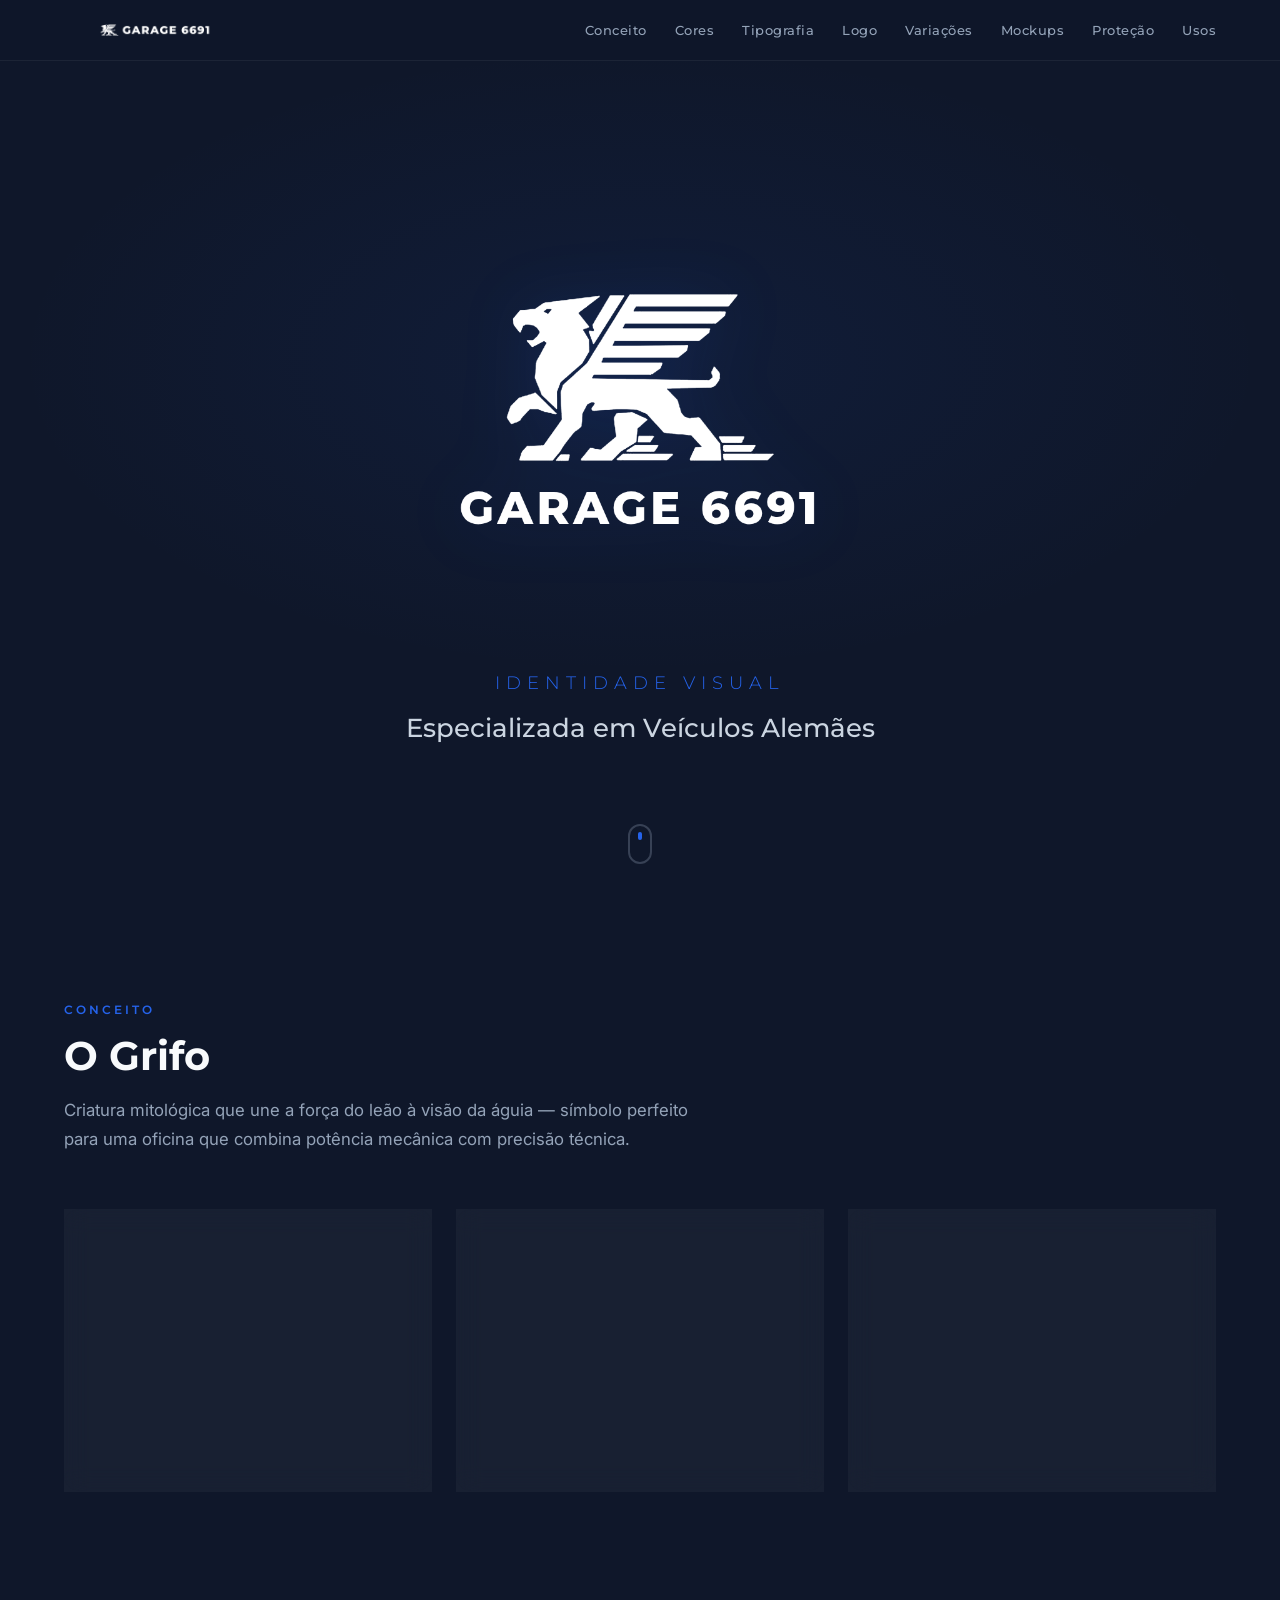
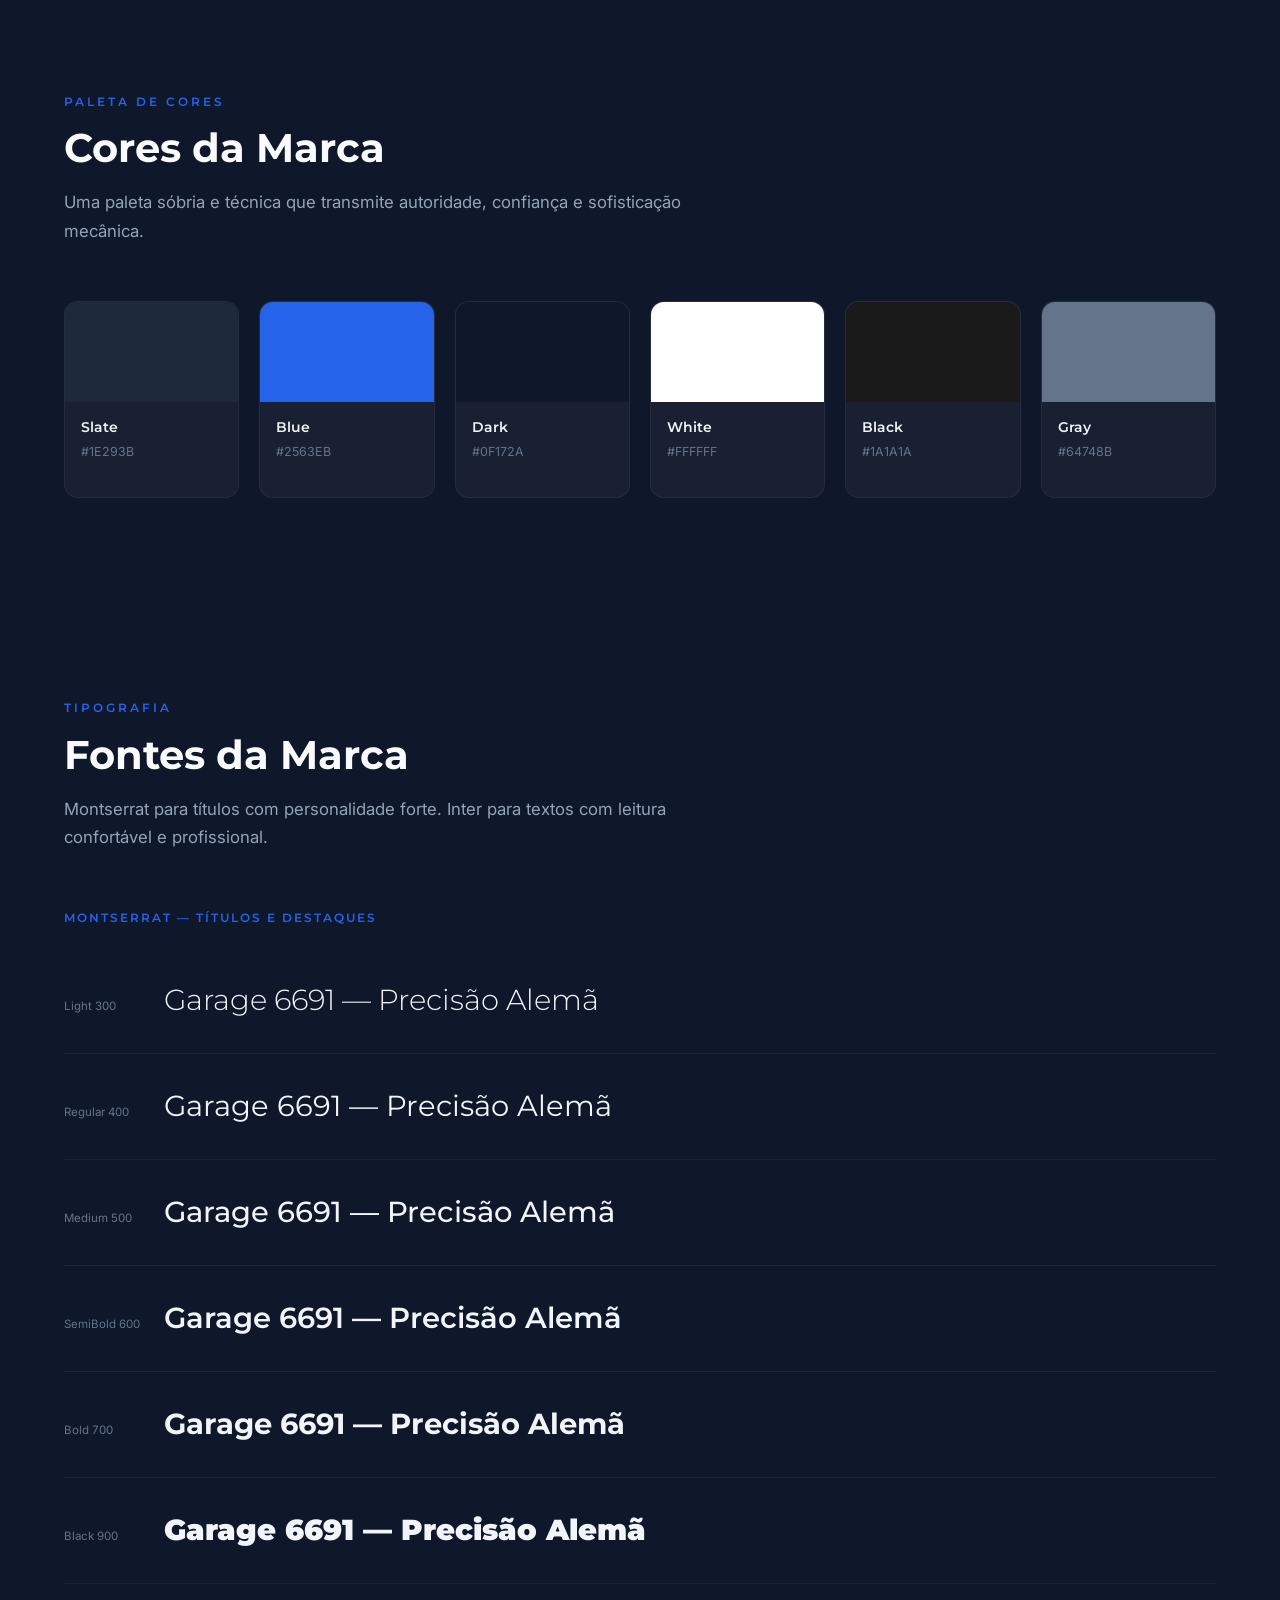
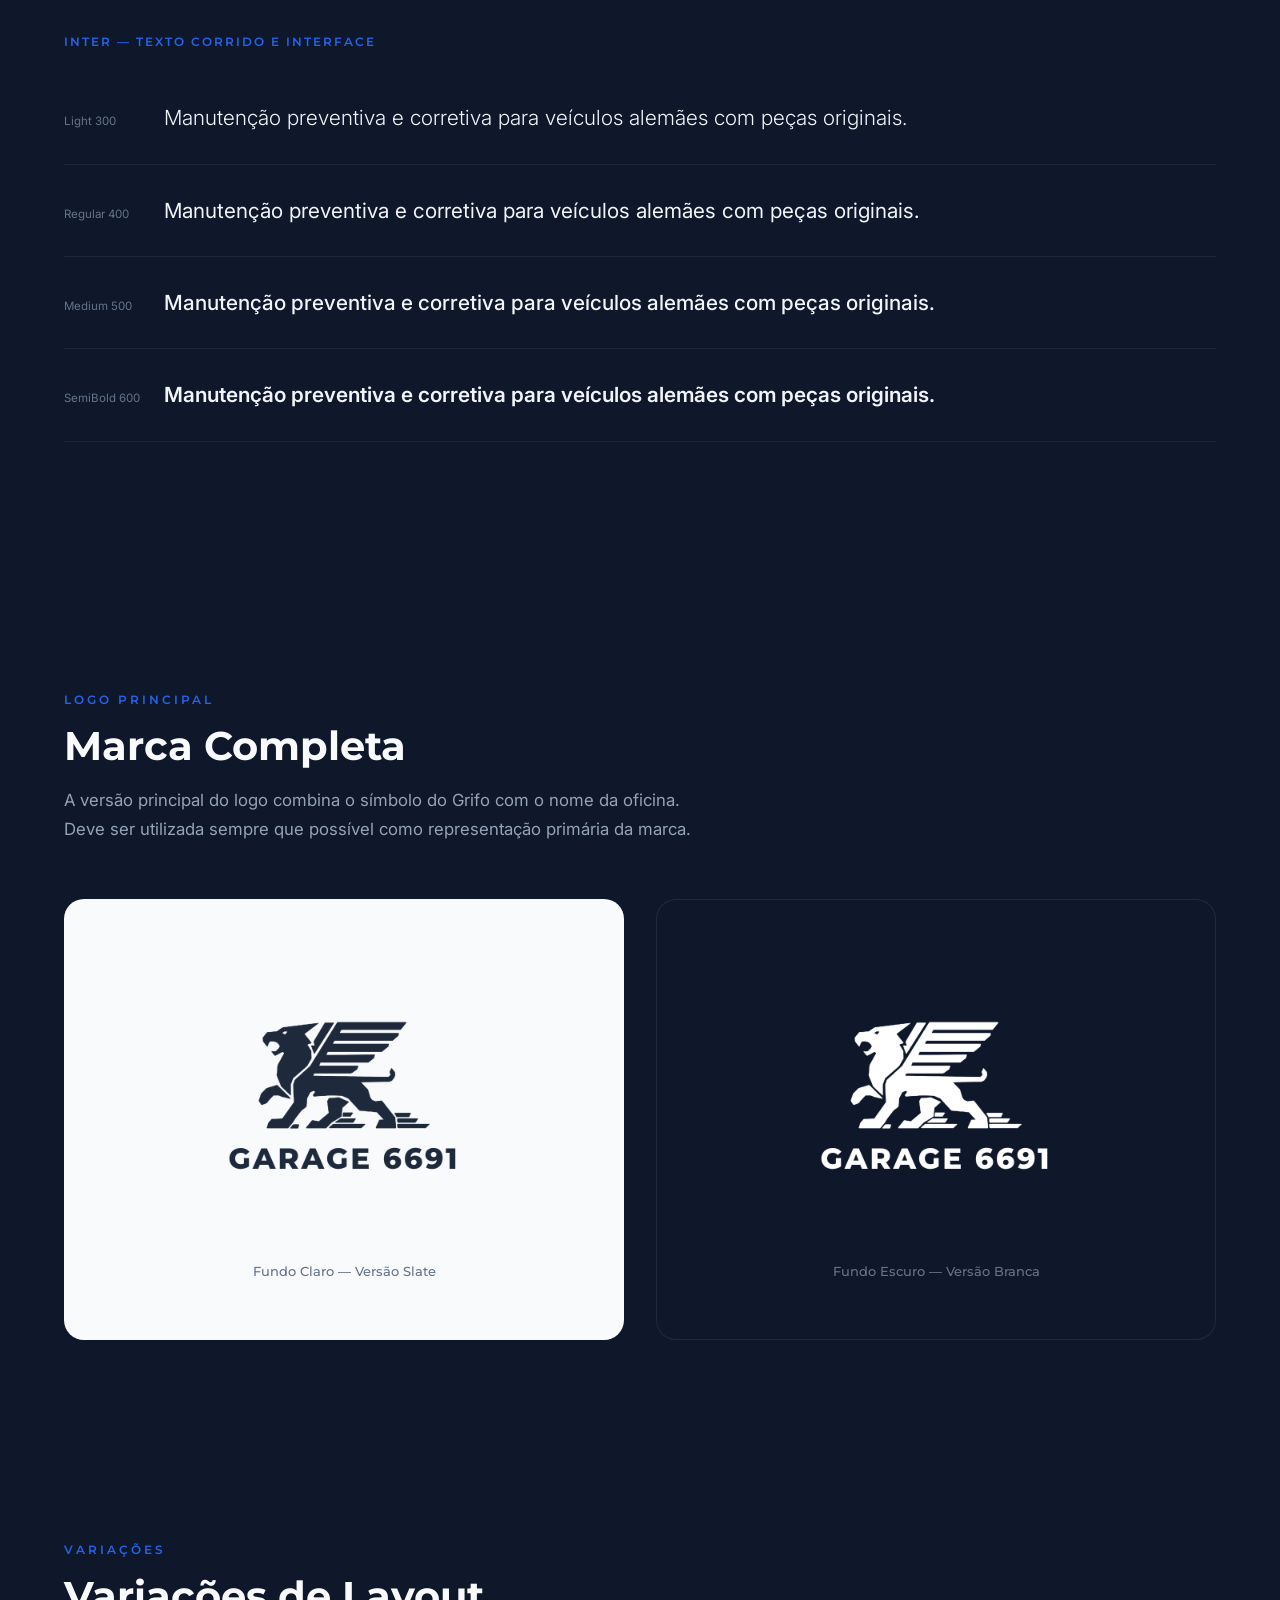
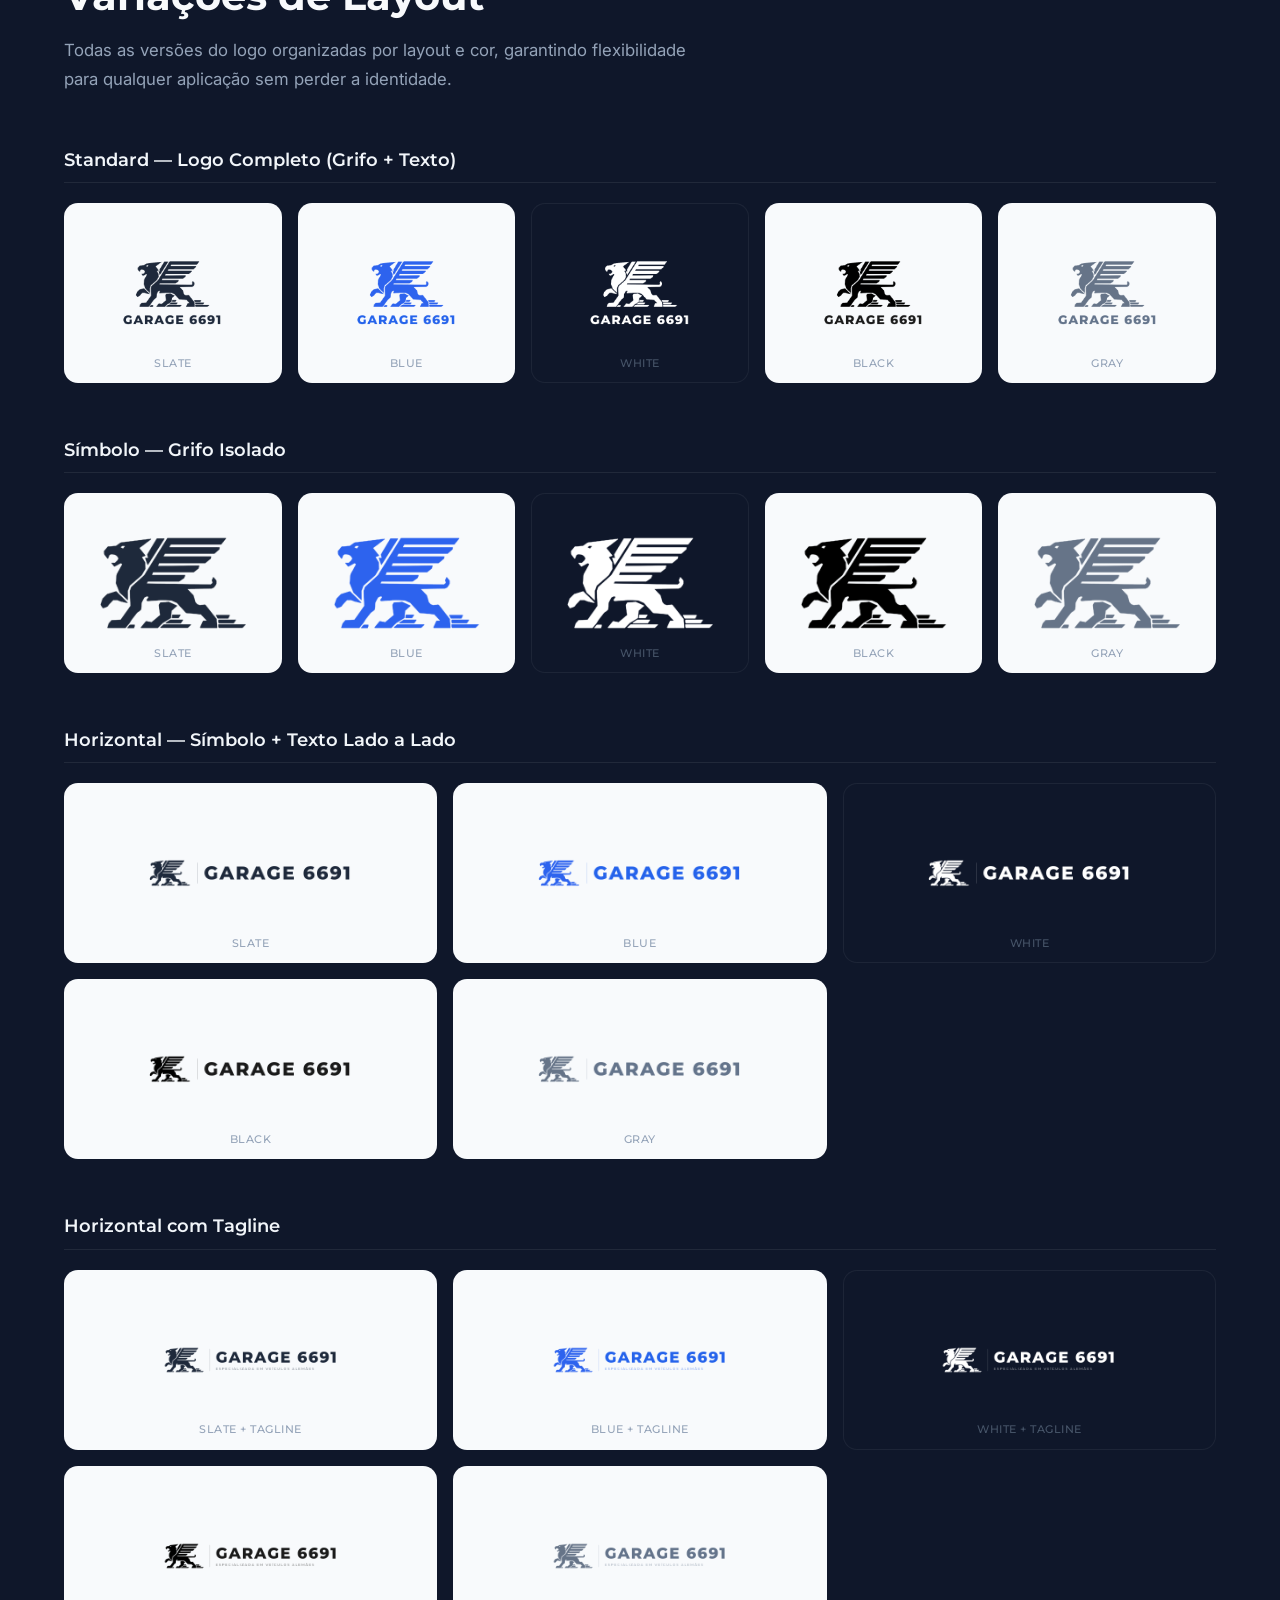
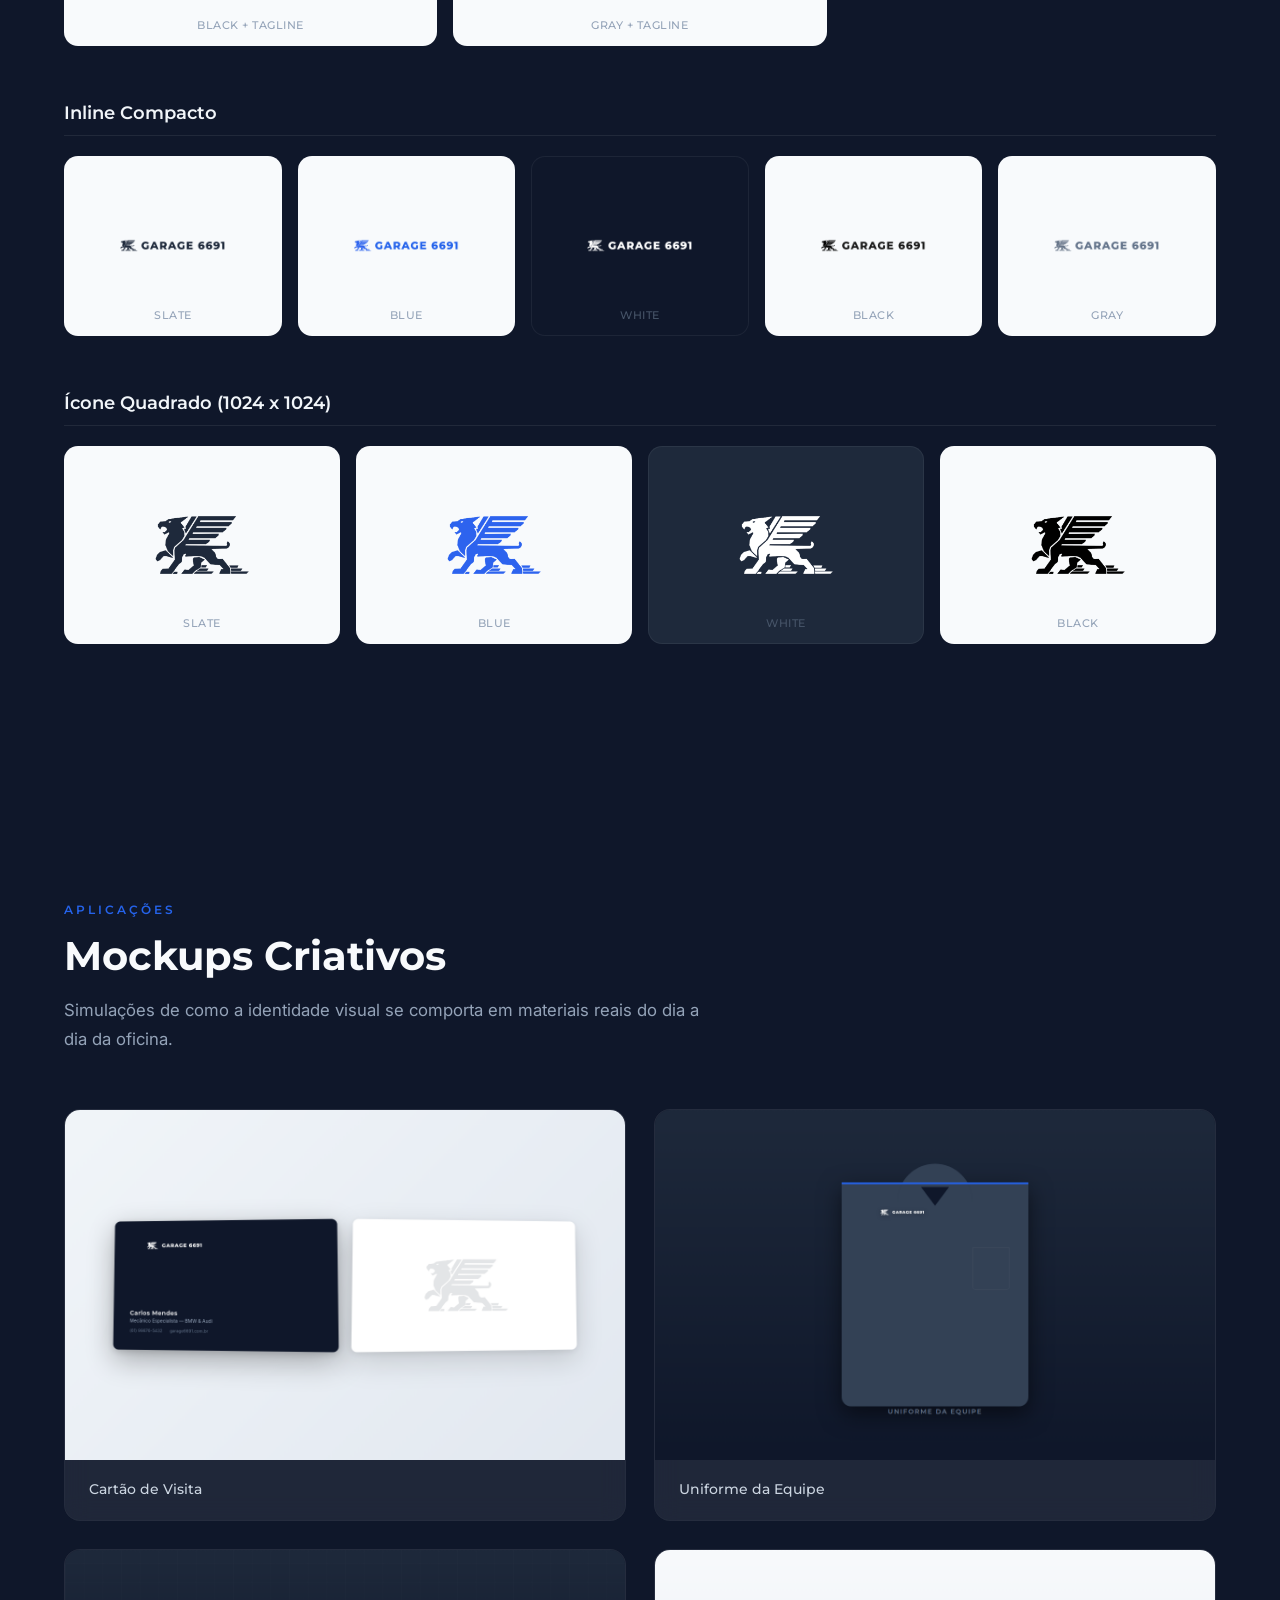
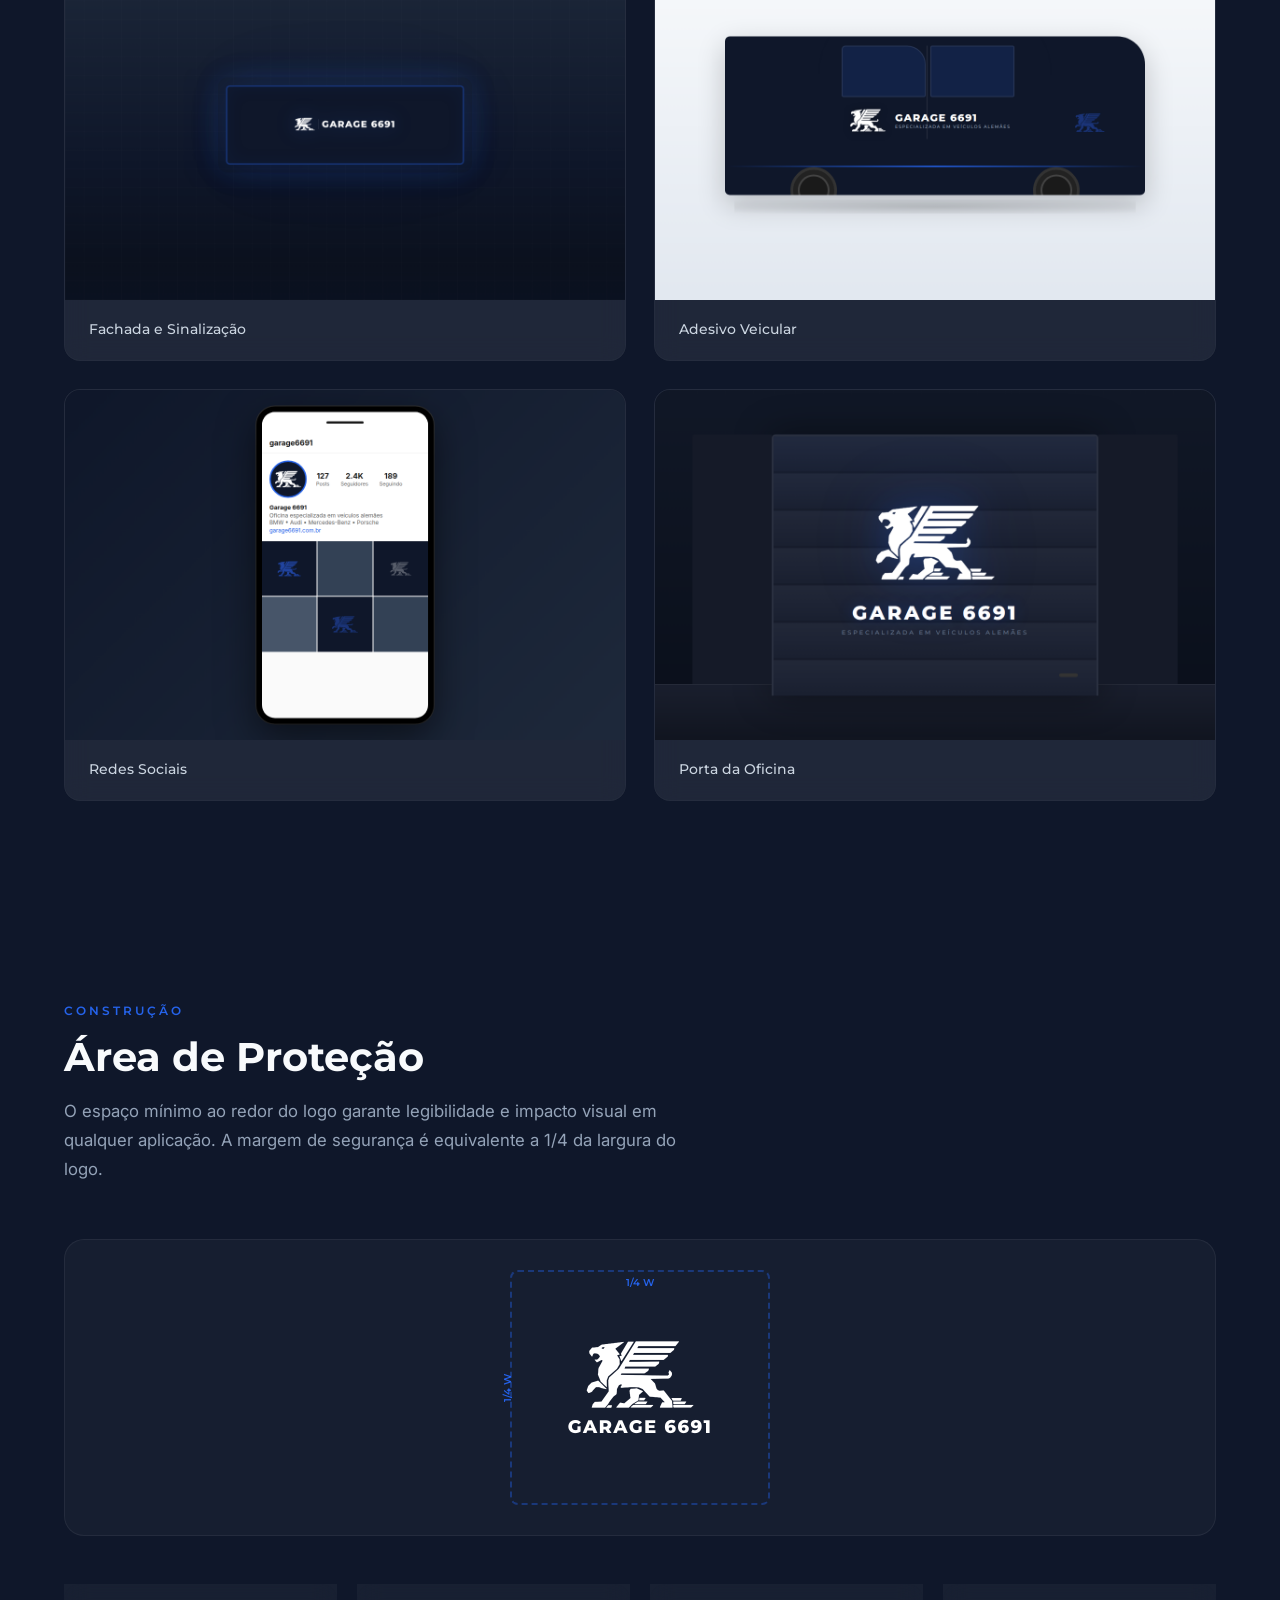
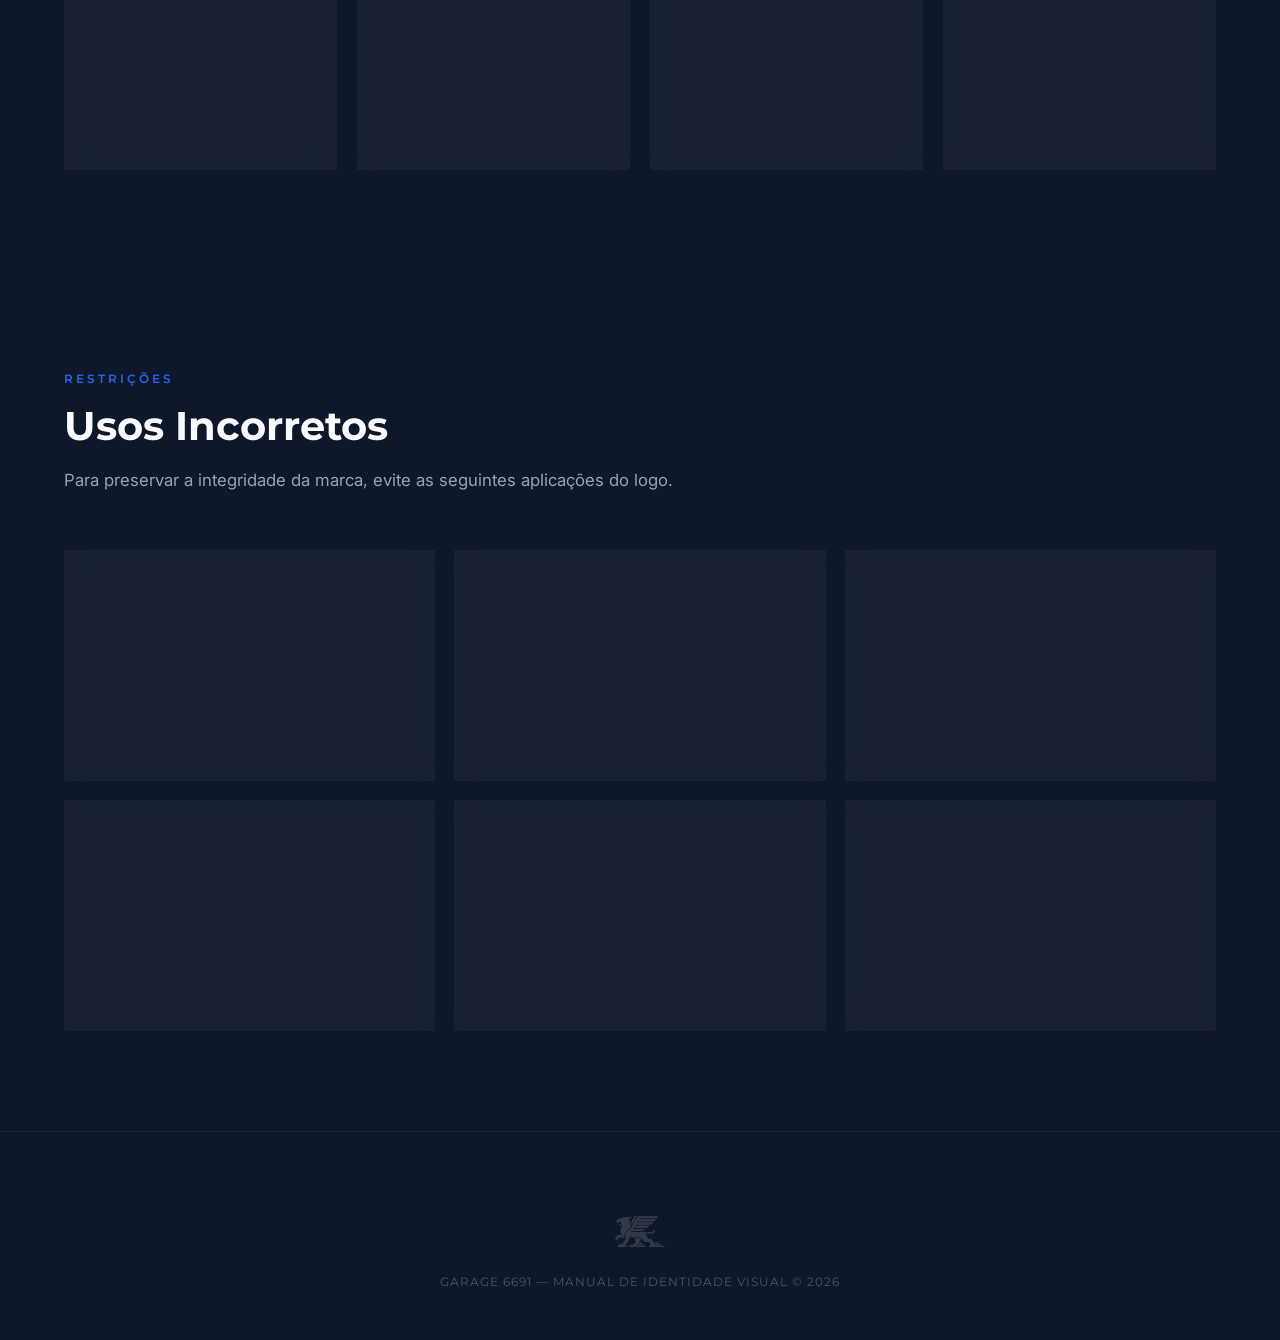
==== commit 808bfd0f: "IDV v7: fix alignment, remove wordmark, better mockups - Horizontal: Grifo+text perfectly vertically" ====
--- a/index.html
+++ b/index.html
@@ -581,50 +581,20 @@
       <div class="var-item var-item-wide var-bg-light"><img src="logos/horizontal-slate-tagline.png" alt="Horizontal Slate Tagline"><span class="var-label">Slate + Tagline</span></div>
       <div class="var-item var-item-wide var-bg-light"><img src="logos/horizontal-blue-tagline.png" alt="Horizontal Blue Tagline"><span class="var-label">Blue + Tagline</span></div>
       <div class="var-item var-item-wide var-bg-dark"><img src="logos/horizontal-white-tagline.png" alt="Horizontal White Tagline"><span class="var-label">White + Tagline</span></div>
+      <div class="var-item var-item-wide var-bg-light"><img src="logos/horizontal-black-tagline.png" alt="Horizontal Black Tagline"><span class="var-label">Black + Tagline</span></div>
+      <div class="var-item var-item-wide var-bg-light"><img src="logos/horizontal-gray-tagline.png" alt="Horizontal Gray Tagline"><span class="var-label">Gray + Tagline</span></div>
     </div>
   </div>
 
   <!-- Inline -->
   <div class="var-group fade-in">
     <h3 class="var-group-title">Inline Compacto</h3>
-    <div class="var-grid var-grid-4">
+    <div class="var-grid var-grid-5">
       <div class="var-item var-item-wide var-bg-light"><img src="logos/inline-slate.png" alt="Inline Slate"><span class="var-label">Slate</span></div>
       <div class="var-item var-item-wide var-bg-light"><img src="logos/inline-blue.png" alt="Inline Blue"><span class="var-label">Blue</span></div>
       <div class="var-item var-item-wide var-bg-dark"><img src="logos/inline-white.png" alt="Inline White"><span class="var-label">White</span></div>
       <div class="var-item var-item-wide var-bg-light"><img src="logos/inline-black.png" alt="Inline Black"><span class="var-label">Black</span></div>
-    </div>
-  </div>
-
-  <!-- Wordmark Full -->
-  <div class="var-group fade-in">
-    <h3 class="var-group-title">Wordmark — Texto Completo</h3>
-    <div class="var-grid var-grid-4">
-      <div class="var-item var-item-wide var-bg-light"><img src="logos/wordmark-full-slate.png" alt="Wordmark Full Slate"><span class="var-label">Slate</span></div>
-      <div class="var-item var-item-wide var-bg-light"><img src="logos/wordmark-full-blue.png" alt="Wordmark Full Blue"><span class="var-label">Blue</span></div>
-      <div class="var-item var-item-wide var-bg-dark"><img src="logos/wordmark-full-white.png" alt="Wordmark Full White"><span class="var-label">White</span></div>
-      <div class="var-item var-item-wide var-bg-light"><img src="logos/wordmark-full-black.png" alt="Wordmark Full Black"><span class="var-label">Black</span></div>
-    </div>
-  </div>
-
-  <!-- Wordmark Stacked -->
-  <div class="var-group fade-in">
-    <h3 class="var-group-title">Wordmark — Empilhado</h3>
-    <div class="var-grid var-grid-4">
-      <div class="var-item var-bg-light"><img src="logos/wordmark-stacked-slate.png" alt="Wordmark Stacked Slate"><span class="var-label">Slate</span></div>
-      <div class="var-item var-bg-light"><img src="logos/wordmark-stacked-blue.png" alt="Wordmark Stacked Blue"><span class="var-label">Blue</span></div>
-      <div class="var-item var-bg-dark"><img src="logos/wordmark-stacked-white.png" alt="Wordmark Stacked White"><span class="var-label">White</span></div>
-      <div class="var-item var-bg-light"><img src="logos/wordmark-stacked-black.png" alt="Wordmark Stacked Black"><span class="var-label">Black</span></div>
-    </div>
-  </div>
-
-  <!-- Wordmark Abbreviated -->
-  <div class="var-group fade-in">
-    <h3 class="var-group-title">Wordmark — Abreviado</h3>
-    <div class="var-grid var-grid-4">
-      <div class="var-item var-bg-light"><img src="logos/wordmark-abbrev-slate.png" alt="Wordmark Abbrev Slate"><span class="var-label">Slate</span></div>
-      <div class="var-item var-bg-light"><img src="logos/wordmark-abbrev-blue.png" alt="Wordmark Abbrev Blue"><span class="var-label">Blue</span></div>
-      <div class="var-item var-bg-dark"><img src="logos/wordmark-abbrev-white.png" alt="Wordmark Abbrev White"><span class="var-label">White</span></div>
-      <div class="var-item var-bg-light"><img src="logos/wordmark-abbrev-black.png" alt="Wordmark Abbrev Black"><span class="var-label">Black</span></div>
+      <div class="var-item var-item-wide var-bg-light"><img src="logos/inline-gray.png" alt="Inline Gray"><span class="var-label">Gray</span></div>
     </div>
   </div>
 
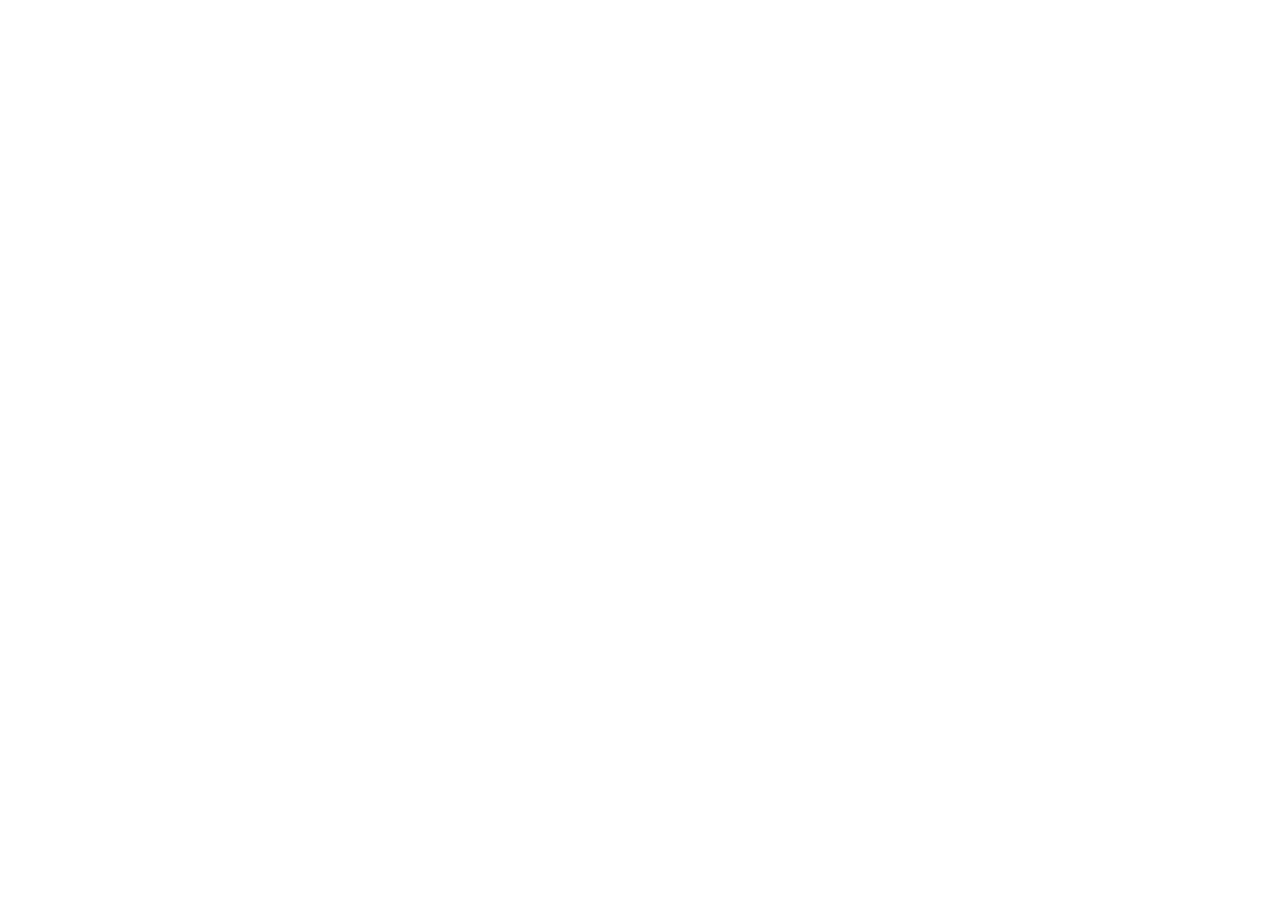
==== commit c8dbaf19: "fix: CSS margin, max-width, overflow and responsiveness issues - Replace transition-all with specifi" ====
--- a/index.html
+++ b/index.html
@@ -1,813 +1,19 @@
-<!DOCTYPE html>
+<!doctype html>
 <html lang="pt-BR">
-<head>
-<meta charset="UTF-8">
-<meta name="viewport" content="width=device-width, initial-scale=1.0">
-<title>Garage 6691 — Manual de Identidade Visual</title>
-<link rel="preconnect" href="https://fonts.googleapis.com">
-<link rel="preconnect" href="https://fonts.gstatic.com" crossorigin>
-<link href="https://fonts.googleapis.com/css2?family=Inter:wght@300;400;500;600&family=Montserrat:wght@300;400;500;600;700;900&display=swap" rel="stylesheet">
-<style>
-/* ========== RESET & BASE ========== */
-*, *::before, *::after { margin: 0; padding: 0; box-sizing: border-box; }
-html { scroll-behavior: smooth; font-size: 16px; }
-body {
-  font-family: 'Inter', sans-serif;
-  font-weight: 400;
-  line-height: 1.7;
-  color: #e2e8f0;
-  background: #0F172A;
-  overflow-x: hidden;
-}
-img { max-width: 100%; height: auto; display: block; }
-a { color: #2563EB; text-decoration: none; }
-h1, h2, h3, h4, h5, h6 { font-family: 'Montserrat', sans-serif; line-height: 1.2; }
-
-/* ========== UTILITY ========== */
-.section { padding: 100px 24px; max-width: 1200px; margin: 0 auto; }
-.section-label {
-  font-family: 'Montserrat', sans-serif;
-  font-weight: 600;
-  font-size: 0.75rem;
-  letter-spacing: 3px;
-  text-transform: uppercase;
-  color: #2563EB;
-  margin-bottom: 12px;
-}
-.section-title {
-  font-weight: 700;
-  font-size: 2.5rem;
-  color: #f8fafc;
-  margin-bottom: 16px;
-}
-.section-desc {
-  font-size: 1.05rem;
-  color: #94a3b8;
-  max-width: 640px;
-  margin-bottom: 56px;
-}
-.card {
-  background: rgba(255,255,255,0.04);
-  border: 1px solid rgba(255,255,255,0.06);
-  border-radius: 16px;
-  backdrop-filter: blur(12px);
-  -webkit-backdrop-filter: blur(12px);
-  transition: transform 0.3s ease, box-shadow 0.3s ease;
-}
-.card:hover { transform: translateY(-3px); box-shadow: 0 12px 40px rgba(0,0,0,0.3); }
-.grid-auto {
-  display: grid;
-  grid-template-columns: repeat(auto-fit, minmax(min(280px, 100%), 1fr));
-  gap: 24px;
-}
-.fade-in { opacity: 0; transform: translateY(30px); transition: opacity 0.7s ease, transform 0.7s ease; }
-.fade-in.visible { opacity: 1; transform: translateY(0); }
-
-/* ========== NAV ========== */
-nav {
-  position: fixed; top: 0; left: 0; right: 0; z-index: 100;
-  background: rgba(15,23,42,0.85);
-  backdrop-filter: blur(16px);
-  -webkit-backdrop-filter: blur(16px);
-  border-bottom: 1px solid rgba(255,255,255,0.06);
-  transition: background 0.3s;
-}
-.nav-inner {
-  max-width: 1200px; margin: 0 auto;
-  display: flex; align-items: center; justify-content: space-between;
-  padding: 14px 24px;
-}
-.nav-logo { height: 32px; }
-.nav-links { display: flex; gap: 28px; list-style: none; }
-.nav-links a {
-  font-family: 'Montserrat', sans-serif;
-  font-weight: 500; font-size: 0.82rem;
-  letter-spacing: 0.5px; color: #94a3b8;
-  transition: color 0.2s;
-}
-.nav-links a:hover { color: #f8fafc; }
-
-/* ========== 1. HERO ========== */
-#hero {
-  min-height: 100vh; display: flex; flex-direction: column;
-  align-items: center; justify-content: center;
-  text-align: center; padding: 120px 24px 80px;
-  background: radial-gradient(ellipse 70% 50% at 50% 40%, rgba(37,99,235,0.08) 0%, transparent 70%), #0F172A;
-  position: relative;
-}
-.hero-logo {
-  max-width: 500px; width: 90%;
-  margin-bottom: 40px;
-  filter: drop-shadow(0 4px 32px rgba(37,99,235,0.12));
-  animation: heroFade 1.2s ease both;
-}
-@keyframes heroFade { from { opacity: 0; transform: scale(0.92) translateY(20px); } to { opacity: 1; transform: scale(1) translateY(0); } }
-.hero-tag {
-  font-family: 'Montserrat', sans-serif;
-  font-weight: 300; font-size: 1.1rem;
-  letter-spacing: 6px; text-transform: uppercase;
-  color: #2563EB; margin-bottom: 8px;
-  animation: heroFade 1.2s 0.3s ease both;
-}
-.hero-sub {
-  font-family: 'Montserrat', sans-serif;
-  font-weight: 500; font-size: 1.6rem;
-  color: #cbd5e1;
-  animation: heroFade 1.2s 0.5s ease both;
-}
-.scroll-indicator {
-  position: absolute; bottom: 36px;
-  width: 24px; height: 40px;
-  border: 2px solid rgba(148,163,184,0.3);
-  border-radius: 12px; display: flex; justify-content: center;
-  animation: heroFade 1.2s 0.8s ease both;
-}
-.scroll-dot {
-  width: 4px; height: 8px; background: #2563EB;
-  border-radius: 4px; margin-top: 6px;
-  animation: scrollBounce 2s infinite;
-}
-@keyframes scrollBounce { 0%,100% { transform: translateY(0); opacity: 1; } 50% { transform: translateY(12px); opacity: 0.3; } }
-
-/* ========== 2. CONCEITO ========== */
-.concept-icon {
-  width: 56px; height: 56px; border-radius: 14px;
-  background: rgba(37,99,235,0.12);
-  display: flex; align-items: center; justify-content: center;
-  margin-bottom: 20px; font-size: 1.5rem;
-}
-.concept-card { padding: 36px 28px; }
-.concept-card h3 { font-weight: 600; font-size: 1.15rem; color: #f1f5f9; margin-bottom: 10px; }
-.concept-card p { font-size: 0.92rem; color: #94a3b8; }
-
-/* ========== 3. PALETA ========== */
-.color-grid { display: grid; grid-template-columns: repeat(auto-fit, minmax(min(160px, 100%), 1fr)); gap: 20px; }
-.color-swatch {
-  border-radius: 14px; overflow: hidden; cursor: pointer;
-  background: rgba(255,255,255,0.04); border: 1px solid rgba(255,255,255,0.06);
-  transition: transform 0.2s;
-}
-.color-swatch:hover { transform: scale(1.03); }
-.swatch-block { height: 100px; transition: transform 0.3s; }
-.swatch-info { padding: 14px 16px; }
-.swatch-name { font-family: 'Montserrat', sans-serif; font-weight: 600; font-size: 0.85rem; color: #f1f5f9; }
-.swatch-hex { font-family: 'Inter', monospace; font-size: 0.78rem; color: #64748b; margin-top: 2px; }
-.swatch-copied {
-  font-size: 0.7rem; color: #2563EB; font-weight: 600;
-  opacity: 0; transition: opacity 0.3s; margin-top: 2px;
-}
-.swatch-copied.show { opacity: 1; }
-
-/* ========== 4. TIPOGRAFIA ========== */
-.type-block { margin-bottom: 48px; }
-.type-label {
-  font-family: 'Montserrat', sans-serif;
-  font-weight: 600; font-size: 0.75rem;
-  letter-spacing: 2px; text-transform: uppercase;
-  color: #2563EB; margin-bottom: 20px;
-}
-.type-sample {
-  padding: 28px 0; border-bottom: 1px solid rgba(255,255,255,0.06);
-  display: flex; align-items: baseline; gap: 20px; flex-wrap: wrap;
-}
-.type-weight { font-size: 0.72rem; color: #64748b; min-width: 80px; font-family: 'Inter', sans-serif; }
-.type-text-mont { font-family: 'Montserrat', sans-serif; font-size: 1.8rem; color: #f1f5f9; }
-.type-text-inter { font-family: 'Inter', sans-serif; font-size: 1.3rem; color: #f1f5f9; }
-
-/* ========== 5. LOGO PRINCIPAL ========== */
-.logo-showcase {
-  display: grid; grid-template-columns: 1fr 1fr; gap: 32px;
-}
-.showcase-card {
-  border-radius: 20px; padding: 56px 40px;
-  display: flex; flex-direction: column; align-items: center; justify-content: center;
-  min-height: 420px;
-}
-.showcase-card img { max-width: 320px; width: 100%; }
-.showcase-light { background: #f8fafc; }
-.showcase-dark { background: #0F172A; border: 1px solid rgba(255,255,255,0.08); }
-.showcase-caption {
-  margin-top: 24px; font-size: 0.82rem; color: #64748b;
-  font-family: 'Montserrat', sans-serif; font-weight: 500;
-}
-.showcase-dark .showcase-caption { color: #64748b; }
-
-/* ========== 6. VARIACOES ========== */
-.var-group { margin-bottom: 56px; }
-.var-group-title {
-  font-family: 'Montserrat', sans-serif;
-  font-weight: 600; font-size: 1.1rem; color: #f1f5f9;
-  margin-bottom: 20px; padding-bottom: 12px;
-  border-bottom: 1px solid rgba(255,255,255,0.08);
-}
-.var-grid { display: grid; gap: 16px; }
-.var-grid-5 { grid-template-columns: repeat(auto-fit, minmax(min(200px, 100%), 1fr)); }
-.var-grid-4 { grid-template-columns: repeat(auto-fit, minmax(min(220px, 100%), 1fr)); }
-.var-grid-wide { grid-template-columns: repeat(auto-fit, minmax(min(340px, 100%), 1fr)); }
-.var-item {
-  border-radius: 14px; padding: 28px 20px;
-  display: flex; flex-direction: column; align-items: center; justify-content: center;
-  min-height: 180px;
-  border: 1px solid rgba(255,255,255,0.06);
-  position: relative;
-}
-.var-item img { max-height: 120px; width: auto; max-width: 100%; object-fit: contain; }
-.var-item-wide img { max-height: 60px; width: 100%; object-fit: contain; }
-.var-item-icon img { max-height: 140px; }
-.var-bg-light { background: #f8fafc; }
-.var-bg-dark { background: #0F172A; }
-.var-bg-mid { background: #1e293b; }
-.var-label {
-  position: absolute; bottom: 10px; left: 0; right: 0; text-align: center;
-  font-size: 0.68rem; font-family: 'Montserrat', sans-serif;
-  font-weight: 500; letter-spacing: 0.5px; text-transform: uppercase;
-}
-.var-bg-light .var-label { color: #94a3b8; }
-.var-bg-dark .var-label, .var-bg-mid .var-label { color: #475569; }
-
-/* ========== 7. MOCKUPS ========== */
-.mockup-grid {
-  display: grid; grid-template-columns: repeat(auto-fit, minmax(min(380px, 100%), 1fr)); gap: 28px;
-}
-.mockup-card { border-radius: 16px; overflow: hidden; }
-.mockup-card img { width: 100%; aspect-ratio: 16/10; object-fit: cover; }
-.mockup-caption {
-  padding: 18px 24px;
-  font-family: 'Montserrat', sans-serif; font-weight: 500;
-  font-size: 0.88rem; color: #cbd5e1;
-  background: rgba(255,255,255,0.03);
-}
-
-/* ========== 8. AREA DE PROTECAO ========== */
-.protection-visual {
-  display: flex; align-items: center; justify-content: center;
-  padding: 60px; margin-bottom: 48px;
-  background: rgba(255,255,255,0.03); border-radius: 20px;
-  border: 1px solid rgba(255,255,255,0.06);
-}
-.protection-logo-wrap {
-  position: relative; display: inline-block;
-}
-.protection-logo-wrap img { width: 200px; }
-.protection-border {
-  position: absolute; inset: -30px;
-  border: 2px dashed rgba(37,99,235,0.4);
-  border-radius: 8px;
-}
-.protection-arrow {
-  position: absolute; color: #2563EB; font-size: 0.65rem;
-  font-family: 'Montserrat', sans-serif; font-weight: 600;
-}
-.protection-arrow.top { top: -26px; left: 50%; transform: translateX(-50%); }
-.protection-arrow.left { left: -46px; top: 50%; transform: translateY(-50%) rotate(-90deg); }
-.size-grid { display: grid; grid-template-columns: repeat(auto-fit, minmax(min(240px, 100%), 1fr)); gap: 20px; }
-.size-card {
-  padding: 28px 24px; text-align: center;
-}
-.size-value {
-  font-family: 'Montserrat', sans-serif; font-weight: 700;
-  font-size: 2rem; color: #2563EB; margin-bottom: 4px;
-}
-.size-context {
-  font-family: 'Montserrat', sans-serif; font-weight: 600;
-  font-size: 0.82rem; color: #f1f5f9; margin-bottom: 4px;
-}
-.size-detail { font-size: 0.78rem; color: #64748b; }
-
-/* ========== 9. USOS INCORRETOS ========== */
-.dont-grid { display: grid; grid-template-columns: repeat(auto-fit, minmax(min(280px, 100%), 1fr)); gap: 20px; }
-.dont-card { padding: 32px 24px; text-align: center; }
-.dont-icon {
-  width: 56px; height: 56px; border-radius: 50%;
-  background: rgba(239,68,68,0.12); color: #ef4444;
-  display: flex; align-items: center; justify-content: center;
-  margin: 0 auto 16px; font-size: 1.4rem;
-}
-.dont-card h4 {
-  font-family: 'Montserrat', sans-serif; font-weight: 600;
-  font-size: 0.9rem; color: #f1f5f9; margin-bottom: 8px;
-}
-.dont-card p { font-size: 0.82rem; color: #94a3b8; }
-
-/* ========== 10. FOOTER ========== */
-footer {
-  text-align: center; padding: 80px 24px 48px;
-  border-top: 1px solid rgba(255,255,255,0.06);
-}
-footer img { width: 60px; margin: 0 auto 20px; opacity: 0.15; }
-footer p {
-  font-family: 'Montserrat', sans-serif;
-  font-size: 0.78rem; color: #475569; letter-spacing: 1px;
-}
-
-/* ========== TOAST ========== */
-.toast {
-  position: fixed; bottom: 32px; left: 50%; transform: translateX(-50%) translateY(80px);
-  background: #1e293b; color: #f1f5f9; padding: 12px 28px;
-  border-radius: 10px; font-size: 0.85rem; font-weight: 500;
-  border: 1px solid rgba(37,99,235,0.3);
-  box-shadow: 0 8px 32px rgba(0,0,0,0.4);
-  transition: transform 0.4s cubic-bezier(0.34,1.56,0.64,1), opacity 0.4s;
-  opacity: 0; z-index: 200; pointer-events: none;
-  font-family: 'Montserrat', sans-serif;
-}
-.toast.show { transform: translateX(-50%) translateY(0); opacity: 1; }
-
-/* ========== RESPONSIVE 768px ========== */
-@media (max-width: 768px) {
-  .section { padding: 72px 20px; }
-  .section-title { font-size: 1.9rem; }
-  .section-desc { font-size: 0.95rem; }
-  .nav-links { display: none; }
-  .hero-logo { max-width: 360px; }
-  .hero-sub { font-size: 1.2rem; }
-  .hero-tag { font-size: 0.95rem; letter-spacing: 4px; }
-  .logo-showcase { grid-template-columns: 1fr; }
-  .showcase-card { min-height: 320px; padding: 40px 24px; }
-  .showcase-card img { max-width: 260px; }
-  .type-text-mont { font-size: 1.4rem; }
-  .type-text-inter { font-size: 1.1rem; }
-  .type-sample { flex-direction: column; gap: 6px; }
-  .color-grid { grid-template-columns: repeat(auto-fit, minmax(min(140px, 100%), 1fr)); gap: 14px; }
-  .swatch-block { height: 72px; }
-  .mockup-grid { grid-template-columns: 1fr; }
-  .var-grid-5, .var-grid-4 { grid-template-columns: repeat(auto-fit, minmax(min(160px, 100%), 1fr)); }
-  .var-grid-wide { grid-template-columns: 1fr; }
-  .var-item { min-height: 140px; padding: 20px 16px; }
-  .var-item img { max-height: 90px; }
-  .var-item-wide img { max-height: 48px; }
-  .protection-visual { padding: 40px 20px; }
-  .protection-logo-wrap img { width: 140px; }
-  .protection-border { inset: -22px; }
-  .size-grid { grid-template-columns: repeat(2, 1fr); }
-  .dont-grid { grid-template-columns: repeat(auto-fit, minmax(min(220px, 100%), 1fr)); }
-}
-
-/* ========== RESPONSIVE 480px ========== */
-@media (max-width: 480px) {
-  html { font-size: 15px; }
-  .section { padding: 56px 16px; }
-  .section-title { font-size: 1.55rem; }
-  .section-label { font-size: 0.68rem; letter-spacing: 2px; }
-  .section-desc { font-size: 0.88rem; margin-bottom: 40px; }
-  .hero-logo { max-width: 280px; }
-  .hero-sub { font-size: 1rem; }
-  .hero-tag { font-size: 0.8rem; letter-spacing: 3px; }
-  .nav-inner { padding: 10px 16px; }
-  .nav-logo { height: 26px; }
-  .concept-card { padding: 24px 20px; }
-  .color-grid { grid-template-columns: repeat(2, 1fr); gap: 10px; }
-  .swatch-block { height: 60px; }
-  .swatch-info { padding: 10px 12px; }
-  .swatch-name { font-size: 0.78rem; }
-  .logo-showcase { gap: 20px; }
-  .showcase-card { min-height: 260px; padding: 32px 16px; }
-  .showcase-card img { max-width: 200px; }
-  .type-text-mont { font-size: 1.15rem; }
-  .type-text-inter { font-size: 1rem; }
-  .var-grid-5, .var-grid-4 { grid-template-columns: repeat(2, 1fr); gap: 10px; }
-  .var-grid-wide { grid-template-columns: 1fr; }
-  .var-item { min-height: 110px; padding: 16px 12px; }
-  .var-item img { max-height: 70px; }
-  .var-item-wide img { max-height: 36px; }
-  .var-item-icon img { max-height: 90px; }
-  .mockup-grid { gap: 16px; }
-  .size-grid { grid-template-columns: 1fr; gap: 12px; }
-  .size-value { font-size: 1.6rem; }
-  .dont-grid { grid-template-columns: 1fr; gap: 14px; }
-  .dont-card { padding: 24px 18px; }
-  .protection-visual { padding: 28px 16px; }
-  .protection-logo-wrap img { width: 100px; }
-  .protection-border { inset: -16px; }
-  .protection-arrow { font-size: 0.55rem; }
-  .protection-arrow.left { left: -36px; }
-  footer { padding: 56px 16px 36px; }
-}
-</style>
-</head>
-<body>
-
-<!-- ========== NAV ========== -->
-<nav>
-  <div class="nav-inner">
-    <img src="logos/inline-white.png" alt="Garage 6691" class="nav-logo">
-    <ul class="nav-links">
-      <li><a href="#conceito">Conceito</a></li>
-      <li><a href="#paleta">Cores</a></li>
-      <li><a href="#tipografia">Tipografia</a></li>
-      <li><a href="#logo-principal">Logo</a></li>
-      <li><a href="#variacoes">Variações</a></li>
-      <li><a href="#mockups">Mockups</a></li>
-      <li><a href="#protecao">Proteção</a></li>
-      <li><a href="#incorretos">Usos</a></li>
-    </ul>
-  </div>
-</nav>
-
-<!-- ========== 1. HERO ========== -->
-<section id="hero">
-  <img src="logos/standard-white.png" alt="Garage 6691 — Logo Completo" class="hero-logo">
-  <p class="hero-tag">Identidade Visual</p>
-  <p class="hero-sub">Especializada em Veículos Alemães</p>
-  <div class="scroll-indicator"><div class="scroll-dot"></div></div>
-</section>
-
-<!-- ========== 2. CONCEITO ========== -->
-<section id="conceito" class="section">
-  <div class="fade-in">
-    <p class="section-label">Conceito</p>
-    <h2 class="section-title">O Grifo</h2>
-    <p class="section-desc">Criatura mitológica que une a força do leão à visão da águia — símbolo perfeito para uma oficina que combina potência mecânica com precisão técnica.</p>
-  </div>
-  <div class="grid-auto">
-    <div class="card concept-card fade-in">
-      <div class="concept-icon">
-        <svg width="24" height="24" fill="none" stroke="#2563EB" stroke-width="2" stroke-linecap="round" stroke-linejoin="round"><path d="M13 2L3 14h9l-1 8 10-12h-9l1-8z"/></svg>
-      </div>
-      <h3>Força e Precisão Alemã</h3>
-      <p>O Grifo representa a engenharia alemã em sua essência: potência bruta aliada a uma precisão milimétrica que define cada serviço executado na oficina.</p>
-    </div>
-    <div class="card concept-card fade-in">
-      <div class="concept-icon">
-        <svg width="24" height="24" fill="none" stroke="#2563EB" stroke-width="2" stroke-linecap="round" stroke-linejoin="round"><path d="M12 22s8-4 8-10V5l-8-3-8 3v7c0 6 8 10 8 10z"/></svg>
-      </div>
-      <h3>Proteção e Confiança</h3>
-      <p>Guardião dos tesouros na mitologia, o Grifo simboliza a confiança que os clientes depositam ao entregar seus veículos premium aos cuidados da Garage 6691.</p>
-    </div>
-    <div class="card concept-card fade-in">
-      <div class="concept-icon">
-        <svg width="24" height="24" fill="none" stroke="#2563EB" stroke-width="2" stroke-linecap="round" stroke-linejoin="round"><polygon points="12 2 15.09 8.26 22 9.27 17 14.14 18.18 21.02 12 17.77 5.82 21.02 7 14.14 2 9.27 8.91 8.26 12 2"/></svg>
-      </div>
-      <h3>Excelência em Cada Detalhe</h3>
-      <p>Com olhos de águia para os detalhes, cada traço do logo reflete o compromisso com a excelência técnica que distingue a oficina no mercado de veículos alemães.</p>
-    </div>
-  </div>
-</section>
-
-<!-- ========== 3. PALETA DE CORES ========== -->
-<section id="paleta" class="section">
-  <div class="fade-in">
-    <p class="section-label">Paleta de Cores</p>
-    <h2 class="section-title">Cores da Marca</h2>
-    <p class="section-desc">Uma paleta sóbria e técnica que transmite autoridade, confiança e sofisticação mecânica.</p>
-  </div>
-  <div class="color-grid fade-in" id="colorGrid"></div>
-</section>
-
-<!-- ========== 4. TIPOGRAFIA ========== -->
-<section id="tipografia" class="section">
-  <div class="fade-in">
-    <p class="section-label">Tipografia</p>
-    <h2 class="section-title">Fontes da Marca</h2>
-    <p class="section-desc">Montserrat para títulos com personalidade forte. Inter para textos com leitura confortável e profissional.</p>
-  </div>
-  <div class="fade-in">
-    <div class="type-block">
-      <p class="type-label">Montserrat — Títulos e Destaques</p>
-      <div class="type-sample">
-        <span class="type-weight">Light 300</span>
-        <span class="type-text-mont" style="font-weight:300">Garage 6691 — Precisão Alemã</span>
-      </div>
-      <div class="type-sample">
-        <span class="type-weight">Regular 400</span>
-        <span class="type-text-mont" style="font-weight:400">Garage 6691 — Precisão Alemã</span>
-      </div>
-      <div class="type-sample">
-        <span class="type-weight">Medium 500</span>
-        <span class="type-text-mont" style="font-weight:500">Garage 6691 — Precisão Alemã</span>
-      </div>
-      <div class="type-sample">
-        <span class="type-weight">SemiBold 600</span>
-        <span class="type-text-mont" style="font-weight:600">Garage 6691 — Precisão Alemã</span>
-      </div>
-      <div class="type-sample">
-        <span class="type-weight">Bold 700</span>
-        <span class="type-text-mont" style="font-weight:700">Garage 6691 — Precisão Alemã</span>
-      </div>
-      <div class="type-sample">
-        <span class="type-weight">Black 900</span>
-        <span class="type-text-mont" style="font-weight:900">Garage 6691 — Precisão Alemã</span>
-      </div>
-    </div>
-    <div class="type-block">
-      <p class="type-label">Inter — Texto Corrido e Interface</p>
-      <div class="type-sample">
-        <span class="type-weight">Light 300</span>
-        <span class="type-text-inter" style="font-weight:300">Manutenção preventiva e corretiva para veículos alemães com peças originais.</span>
-      </div>
-      <div class="type-sample">
-        <span class="type-weight">Regular 400</span>
-        <span class="type-text-inter" style="font-weight:400">Manutenção preventiva e corretiva para veículos alemães com peças originais.</span>
-      </div>
-      <div class="type-sample">
-        <span class="type-weight">Medium 500</span>
-        <span class="type-text-inter" style="font-weight:500">Manutenção preventiva e corretiva para veículos alemães com peças originais.</span>
-      </div>
-      <div class="type-sample">
-        <span class="type-weight">SemiBold 600</span>
-        <span class="type-text-inter" style="font-weight:600">Manutenção preventiva e corretiva para veículos alemães com peças originais.</span>
-      </div>
-    </div>
-  </div>
-</section>
-
-<!-- ========== 5. LOGO PRINCIPAL ========== -->
-<section id="logo-principal" class="section">
-  <div class="fade-in">
-    <p class="section-label">Logo Principal</p>
-    <h2 class="section-title">Marca Completa</h2>
-    <p class="section-desc">A versão principal do logo combina o símbolo do Grifo com o nome da oficina. Deve ser utilizada sempre que possível como representação primária da marca.</p>
-  </div>
-  <div class="logo-showcase fade-in">
-    <div class="showcase-card showcase-light">
-      <img src="logos/standard-slate.png" alt="Logo Slate sobre fundo claro">
-      <span class="showcase-caption">Fundo Claro — Versão Slate</span>
-    </div>
-    <div class="showcase-card showcase-dark">
-      <img src="logos/standard-white.png" alt="Logo Branco sobre fundo escuro">
-      <span class="showcase-caption">Fundo Escuro — Versão Branca</span>
-    </div>
-  </div>
-</section>
-
-<!-- ========== 6. VARIACOES ========== -->
-<section id="variacoes" class="section">
-  <div class="fade-in">
-    <p class="section-label">Variações</p>
-    <h2 class="section-title">Variações de Layout</h2>
-    <p class="section-desc">Todas as versões do logo organizadas por layout e cor, garantindo flexibilidade para qualquer aplicação sem perder a identidade.</p>
-  </div>
-
-  <!-- Standard -->
-  <div class="var-group fade-in">
-    <h3 class="var-group-title">Standard — Logo Completo (Grifo + Texto)</h3>
-    <div class="var-grid var-grid-5">
-      <div class="var-item var-bg-light"><img src="logos/standard-slate.png" alt="Standard Slate"><span class="var-label">Slate</span></div>
-      <div class="var-item var-bg-light"><img src="logos/standard-blue.png" alt="Standard Blue"><span class="var-label">Blue</span></div>
-      <div class="var-item var-bg-dark"><img src="logos/standard-white.png" alt="Standard White"><span class="var-label">White</span></div>
-      <div class="var-item var-bg-light"><img src="logos/standard-black.png" alt="Standard Black"><span class="var-label">Black</span></div>
-      <div class="var-item var-bg-light"><img src="logos/standard-gray.png" alt="Standard Gray"><span class="var-label">Gray</span></div>
-    </div>
-  </div>
-
-  <!-- Symbol -->
-  <div class="var-group fade-in">
-    <h3 class="var-group-title">Símbolo — Grifo Isolado</h3>
-    <div class="var-grid var-grid-5">
-      <div class="var-item var-bg-light"><img src="logos/symbol-slate.png" alt="Symbol Slate"><span class="var-label">Slate</span></div>
-      <div class="var-item var-bg-light"><img src="logos/symbol-blue.png" alt="Symbol Blue"><span class="var-label">Blue</span></div>
-      <div class="var-item var-bg-dark"><img src="logos/symbol-white.png" alt="Symbol White"><span class="var-label">White</span></div>
-      <div class="var-item var-bg-light"><img src="logos/symbol-black.png" alt="Symbol Black"><span class="var-label">Black</span></div>
-      <div class="var-item var-bg-light"><img src="logos/symbol-gray.png" alt="Symbol Gray"><span class="var-label">Gray</span></div>
-    </div>
-  </div>
-
-  <!-- Horizontal -->
-  <div class="var-group fade-in">
-    <h3 class="var-group-title">Horizontal — Símbolo + Texto Lado a Lado</h3>
-    <div class="var-grid var-grid-wide">
-      <div class="var-item var-item-wide var-bg-light"><img src="logos/horizontal-slate.png" alt="Horizontal Slate"><span class="var-label">Slate</span></div>
-      <div class="var-item var-item-wide var-bg-light"><img src="logos/horizontal-blue.png" alt="Horizontal Blue"><span class="var-label">Blue</span></div>
-      <div class="var-item var-item-wide var-bg-dark"><img src="logos/horizontal-white.png" alt="Horizontal White"><span class="var-label">White</span></div>
-      <div class="var-item var-item-wide var-bg-light"><img src="logos/horizontal-black.png" alt="Horizontal Black"><span class="var-label">Black</span></div>
-      <div class="var-item var-item-wide var-bg-light"><img src="logos/horizontal-gray.png" alt="Horizontal Gray"><span class="var-label">Gray</span></div>
-    </div>
-  </div>
-
-  <!-- Horizontal Tagline -->
-  <div class="var-group fade-in">
-    <h3 class="var-group-title">Horizontal com Tagline</h3>
-    <div class="var-grid var-grid-wide">
-      <div class="var-item var-item-wide var-bg-light"><img src="logos/horizontal-slate-tagline.png" alt="Horizontal Slate Tagline"><span class="var-label">Slate + Tagline</span></div>
-      <div class="var-item var-item-wide var-bg-light"><img src="logos/horizontal-blue-tagline.png" alt="Horizontal Blue Tagline"><span class="var-label">Blue + Tagline</span></div>
-      <div class="var-item var-item-wide var-bg-dark"><img src="logos/horizontal-white-tagline.png" alt="Horizontal White Tagline"><span class="var-label">White + Tagline</span></div>
-      <div class="var-item var-item-wide var-bg-light"><img src="logos/horizontal-black-tagline.png" alt="Horizontal Black Tagline"><span class="var-label">Black + Tagline</span></div>
-      <div class="var-item var-item-wide var-bg-light"><img src="logos/horizontal-gray-tagline.png" alt="Horizontal Gray Tagline"><span class="var-label">Gray + Tagline</span></div>
-    </div>
-  </div>
-
-  <!-- Inline -->
-  <div class="var-group fade-in">
-    <h3 class="var-group-title">Inline Compacto</h3>
-    <div class="var-grid var-grid-5">
-      <div class="var-item var-item-wide var-bg-light"><img src="logos/inline-slate.png" alt="Inline Slate"><span class="var-label">Slate</span></div>
-      <div class="var-item var-item-wide var-bg-light"><img src="logos/inline-blue.png" alt="Inline Blue"><span class="var-label">Blue</span></div>
-      <div class="var-item var-item-wide var-bg-dark"><img src="logos/inline-white.png" alt="Inline White"><span class="var-label">White</span></div>
-      <div class="var-item var-item-wide var-bg-light"><img src="logos/inline-black.png" alt="Inline Black"><span class="var-label">Black</span></div>
-      <div class="var-item var-item-wide var-bg-light"><img src="logos/inline-gray.png" alt="Inline Gray"><span class="var-label">Gray</span></div>
-    </div>
-  </div>
-
-  <!-- Icon -->
-  <div class="var-group fade-in">
-    <h3 class="var-group-title">Ícone Quadrado (1024 x 1024)</h3>
-    <div class="var-grid var-grid-4">
-      <div class="var-item var-item-icon var-bg-light"><img src="logos/icon-slate.png" alt="Icon Slate"><span class="var-label">Slate</span></div>
-      <div class="var-item var-item-icon var-bg-light"><img src="logos/icon-blue.png" alt="Icon Blue"><span class="var-label">Blue</span></div>
-      <div class="var-item var-item-icon var-bg-mid"><img src="logos/icon-white.png" alt="Icon White"><span class="var-label">White</span></div>
-      <div class="var-item var-item-icon var-bg-light"><img src="logos/icon-black.png" alt="Icon Black"><span class="var-label">Black</span></div>
-    </div>
-  </div>
-</section>
-
-<!-- ========== 7. MOCKUPS ========== -->
-<section id="mockups" class="section">
-  <div class="fade-in">
-    <p class="section-label">Aplicações</p>
-    <h2 class="section-title">Mockups Criativos</h2>
-    <p class="section-desc">Simulações de como a identidade visual se comporta em materiais reais do dia a dia da oficina.</p>
-  </div>
-  <div class="mockup-grid fade-in">
-    <div class="card mockup-card">
-      <img src="mockups/business-card.png" alt="Cartão de Visita" loading="lazy">
-      <div class="mockup-caption">Cartão de Visita</div>
-    </div>
-    <div class="card mockup-card">
-      <img src="mockups/uniform.png" alt="Uniforme" loading="lazy">
-      <div class="mockup-caption">Uniforme da Equipe</div>
-    </div>
-    <div class="card mockup-card">
-      <img src="mockups/signage.png" alt="Fachada" loading="lazy">
-      <div class="mockup-caption">Fachada e Sinalização</div>
-    </div>
-    <div class="card mockup-card">
-      <img src="mockups/car-sticker.png" alt="Adesivo Veicular" loading="lazy">
-      <div class="mockup-caption">Adesivo Veicular</div>
-    </div>
-    <div class="card mockup-card">
-      <img src="mockups/social-media.png" alt="Redes Sociais" loading="lazy">
-      <div class="mockup-caption">Redes Sociais</div>
-    </div>
-    <div class="card mockup-card">
-      <img src="mockups/garage-door.png" alt="Porta da Oficina" loading="lazy">
-      <div class="mockup-caption">Porta da Oficina</div>
-    </div>
-  </div>
-</section>
-
-<!-- ========== 8. AREA DE PROTECAO ========== -->
-<section id="protecao" class="section">
-  <div class="fade-in">
-    <p class="section-label">Construção</p>
-    <h2 class="section-title">Área de Proteção</h2>
-    <p class="section-desc">O espaço mínimo ao redor do logo garante legibilidade e impacto visual em qualquer aplicação. A margem de segurança é equivalente a 1/4 da largura do logo.</p>
-  </div>
-  <div class="protection-visual fade-in">
-    <div class="protection-logo-wrap">
-      <img src="logos/standard-white.png" alt="Área de proteção">
-      <div class="protection-border"></div>
-      <span class="protection-arrow top">1/4 W</span>
-      <span class="protection-arrow left">1/4 W</span>
-    </div>
-  </div>
-  <div class="size-grid fade-in">
-    <div class="card size-card">
-      <div class="size-value">120px</div>
-      <div class="size-context">Digital</div>
-      <div class="size-detail">Largura mínima para telas e interfaces web</div>
-    </div>
-    <div class="card size-card">
-      <div class="size-value">25mm</div>
-      <div class="size-context">Impressão</div>
-      <div class="size-detail">Largura mínima para materiais impressos</div>
-    </div>
-    <div class="card size-card">
-      <div class="size-value">40cm</div>
-      <div class="size-context">Sinalização</div>
-      <div class="size-detail">Largura mínima para placas e fachadas</div>
-    </div>
-    <div class="card size-card">
-      <div class="size-value">15cm</div>
-      <div class="size-context">Veículos</div>
-      <div class="size-detail">Largura mínima para adesivos veiculares</div>
-    </div>
-  </div>
-</section>
-
-<!-- ========== 9. USOS INCORRETOS ========== -->
-<section id="incorretos" class="section">
-  <div class="fade-in">
-    <p class="section-label">Restrições</p>
-    <h2 class="section-title">Usos Incorretos</h2>
-    <p class="section-desc">Para preservar a integridade da marca, evite as seguintes aplicações do logo.</p>
-  </div>
-  <div class="dont-grid fade-in">
-    <div class="card dont-card">
-      <div class="dont-icon">
-        <svg width="22" height="22" fill="none" stroke="currentColor" stroke-width="2" stroke-linecap="round"><path d="M21 3H3v18"/><path d="M21 3L3 21"/></svg>
-      </div>
-      <h4>Não Distorcer</h4>
-      <p>Nunca altere as proporções originais do logo, esticando ou comprimindo horizontal ou verticalmente.</p>
-    </div>
-    <div class="card dont-card">
-      <div class="dont-icon">
-        <svg width="22" height="22" fill="none" stroke="currentColor" stroke-width="2" stroke-linecap="round"><path d="M1 12s4-8 11-8 11 8 11 8-4 8-11 8S1 12 1 12z"/><circle cx="12" cy="12" r="3"/><line x1="2" y1="2" x2="22" y2="22"/></svg>
-      </div>
-      <h4>Não Rotacionar</h4>
-      <p>O logo deve ser sempre aplicado na posição horizontal original. Nunca incline ou gire.</p>
-    </div>
-    <div class="card dont-card">
-      <div class="dont-icon">
-        <svg width="22" height="22" fill="none" stroke="currentColor" stroke-width="2" stroke-linecap="round"><circle cx="11" cy="11" r="8"/><path d="M11 7v4h3"/><line x1="2" y1="2" x2="22" y2="22"/></svg>
-      </div>
-      <h4>Não Alterar Cores</h4>
-      <p>Use apenas as variações de cor oficiais. Nunca aplique gradientes, cores aleatórias ou filtros.</p>
-    </div>
-    <div class="card dont-card">
-      <div class="dont-icon">
-        <svg width="22" height="22" fill="none" stroke="currentColor" stroke-width="2" stroke-linecap="round"><rect x="3" y="3" width="16" height="16" rx="3"/><path d="M3 12h16"/><path d="M12 3v16"/></svg>
-      </div>
-      <h4>Não Adicionar Efeitos</h4>
-      <p>Sombras, brilhos, contornos, texturas e outros efeitos visuais comprometem a leitura da marca.</p>
-    </div>
-    <div class="card dont-card">
-      <div class="dont-icon">
-        <svg width="22" height="22" fill="none" stroke="currentColor" stroke-width="2" stroke-linecap="round"><rect x="2" y="2" width="18" height="18" rx="2"/><path d="M8 2v18"/><path d="M14 2v18"/><line x1="2" y1="2" x2="22" y2="22"/></svg>
-      </div>
-      <h4>Não Cortar</h4>
-      <p>Todas as versões devem ser exibidas por completo. Nunca recorte partes do Grifo ou do texto.</p>
-    </div>
-    <div class="card dont-card">
-      <div class="dont-icon">
-        <svg width="22" height="22" fill="none" stroke="currentColor" stroke-width="2" stroke-linecap="round"><rect x="2" y="2" width="18" height="18" rx="2"/><circle cx="7" cy="7" r="1.5" fill="currentColor"/><circle cx="15" cy="7" r="1.5" fill="currentColor"/><circle cx="7" cy="15" r="1.5" fill="currentColor"/><circle cx="15" cy="15" r="1.5" fill="currentColor"/><circle cx="11" cy="11" r="1.5" fill="currentColor"/></svg>
-      </div>
-      <h4>Não Usar Fundos Poluídos</h4>
-      <p>Evite aplicar o logo sobre imagens complexas ou padrões que prejudiquem o contraste e a legibilidade.</p>
-    </div>
-  </div>
-</section>
-
-<!-- ========== 10. FOOTER ========== -->
-<footer>
-  <img src="logos/symbol-white.png" alt="Grifo">
-  <p>GARAGE 6691 &mdash; MANUAL DE IDENTIDADE VISUAL &copy; 2026</p>
-</footer>
-
-<!-- ========== TOAST ========== -->
-<div class="toast" id="toast"></div>
-
-<script>
-/* ===== COLOR PALETTE ===== */
-const colors = [
-  { name: 'Slate', hex: '#1E293B', text: '#fff' },
-  { name: 'Blue', hex: '#2563EB', text: '#fff' },
-  { name: 'Dark', hex: '#0F172A', text: '#fff' },
-  { name: 'White', hex: '#FFFFFF', text: '#1a1a1a' },
-  { name: 'Black', hex: '#1A1A1A', text: '#fff' },
-  { name: 'Gray', hex: '#64748B', text: '#fff' }
-];
-
-const grid = document.getElementById('colorGrid');
-colors.forEach(c => {
-  const swatch = document.createElement('div');
-  swatch.className = 'color-swatch';
-  swatch.innerHTML = `
-    <div class="swatch-block" style="background:${c.hex};${c.hex==='#FFFFFF'?'border:1px solid rgba(255,255,255,0.1)':''}"></div>
-    <div class="swatch-info">
-      <div class="swatch-name">${c.name}</div>
-      <div class="swatch-hex">${c.hex}</div>
-      <div class="swatch-copied" id="copied-${c.hex}">Copiado!</div>
-    </div>`;
-  swatch.addEventListener('click', () => {
-    navigator.clipboard.writeText(c.hex).then(() => {
-      showToast(`${c.hex} copiado!`);
-      const el = document.getElementById('copied-' + c.hex);
-      el.classList.add('show');
-      setTimeout(() => el.classList.remove('show'), 1500);
-    });
-  });
-  grid.appendChild(swatch);
-});
-
-/* ===== TOAST ===== */
-function showToast(msg) {
-  const t = document.getElementById('toast');
-  t.textContent = msg;
-  t.classList.add('show');
-  clearTimeout(t._timer);
-  t._timer = setTimeout(() => t.classList.remove('show'), 2000);
-}
-
-/* ===== INTERSECTION OBSERVER ===== */
-const observer = new IntersectionObserver((entries) => {
-  entries.forEach(entry => {
-    if (entry.isIntersecting) {
-      entry.target.classList.add('visible');
-      observer.unobserve(entry.target);
-    }
-  });
-}, { threshold: 0.12, rootMargin: '0px 0px -40px 0px' });
-
-document.querySelectorAll('.fade-in').forEach(el => observer.observe(el));
-
-/* ===== NAV SCROLL ===== */
-const nav = document.querySelector('nav');
-let lastScroll = 0;
-window.addEventListener('scroll', () => {
-  const y = window.scrollY;
-  nav.style.background = y > 60 ? 'rgba(15,23,42,0.95)' : 'rgba(15,23,42,0.85)';
-  lastScroll = y;
-}, { passive: true });
-</script>
-</body>
+  <head>
+    <meta charset="UTF-8" />
+    <link rel="icon" type="image/png" href="/garage6691_mkt/logos/icon-white.png" />
+    <meta name="viewport" content="width=device-width, initial-scale=1.0" />
+    <meta name="description" content="Garage 6691 - Oficina especializada em veículos alemães. BMW, Audi, Mercedes-Benz. Diagnóstico avançado, transmissão DSG, revisão preventiva." />
+    <meta name="theme-color" content="#0A0F1A" />
+    <title>Garage 6691 | Especialistas em Veículos Alemães</title>
+    <link rel="preconnect" href="https://fonts.googleapis.com">
+    <link rel="preconnect" href="https://fonts.gstatic.com" crossorigin>
+    <link href="https://fonts.googleapis.com/css2?family=Inter:wght@300;400;500;600;700&family=Montserrat:wght@400;500;600;700;800;900&display=swap" rel="stylesheet">
+    <script type="module" crossorigin src="/garage6691_mkt/assets/index-Ct1_krJT.js"></script>
+    <link rel="stylesheet" crossorigin href="/garage6691_mkt/assets/index-BRJs-Nt-.css">
+  </head>
+  <body>
+    <div id="root"></div>
+  </body>
 </html>
